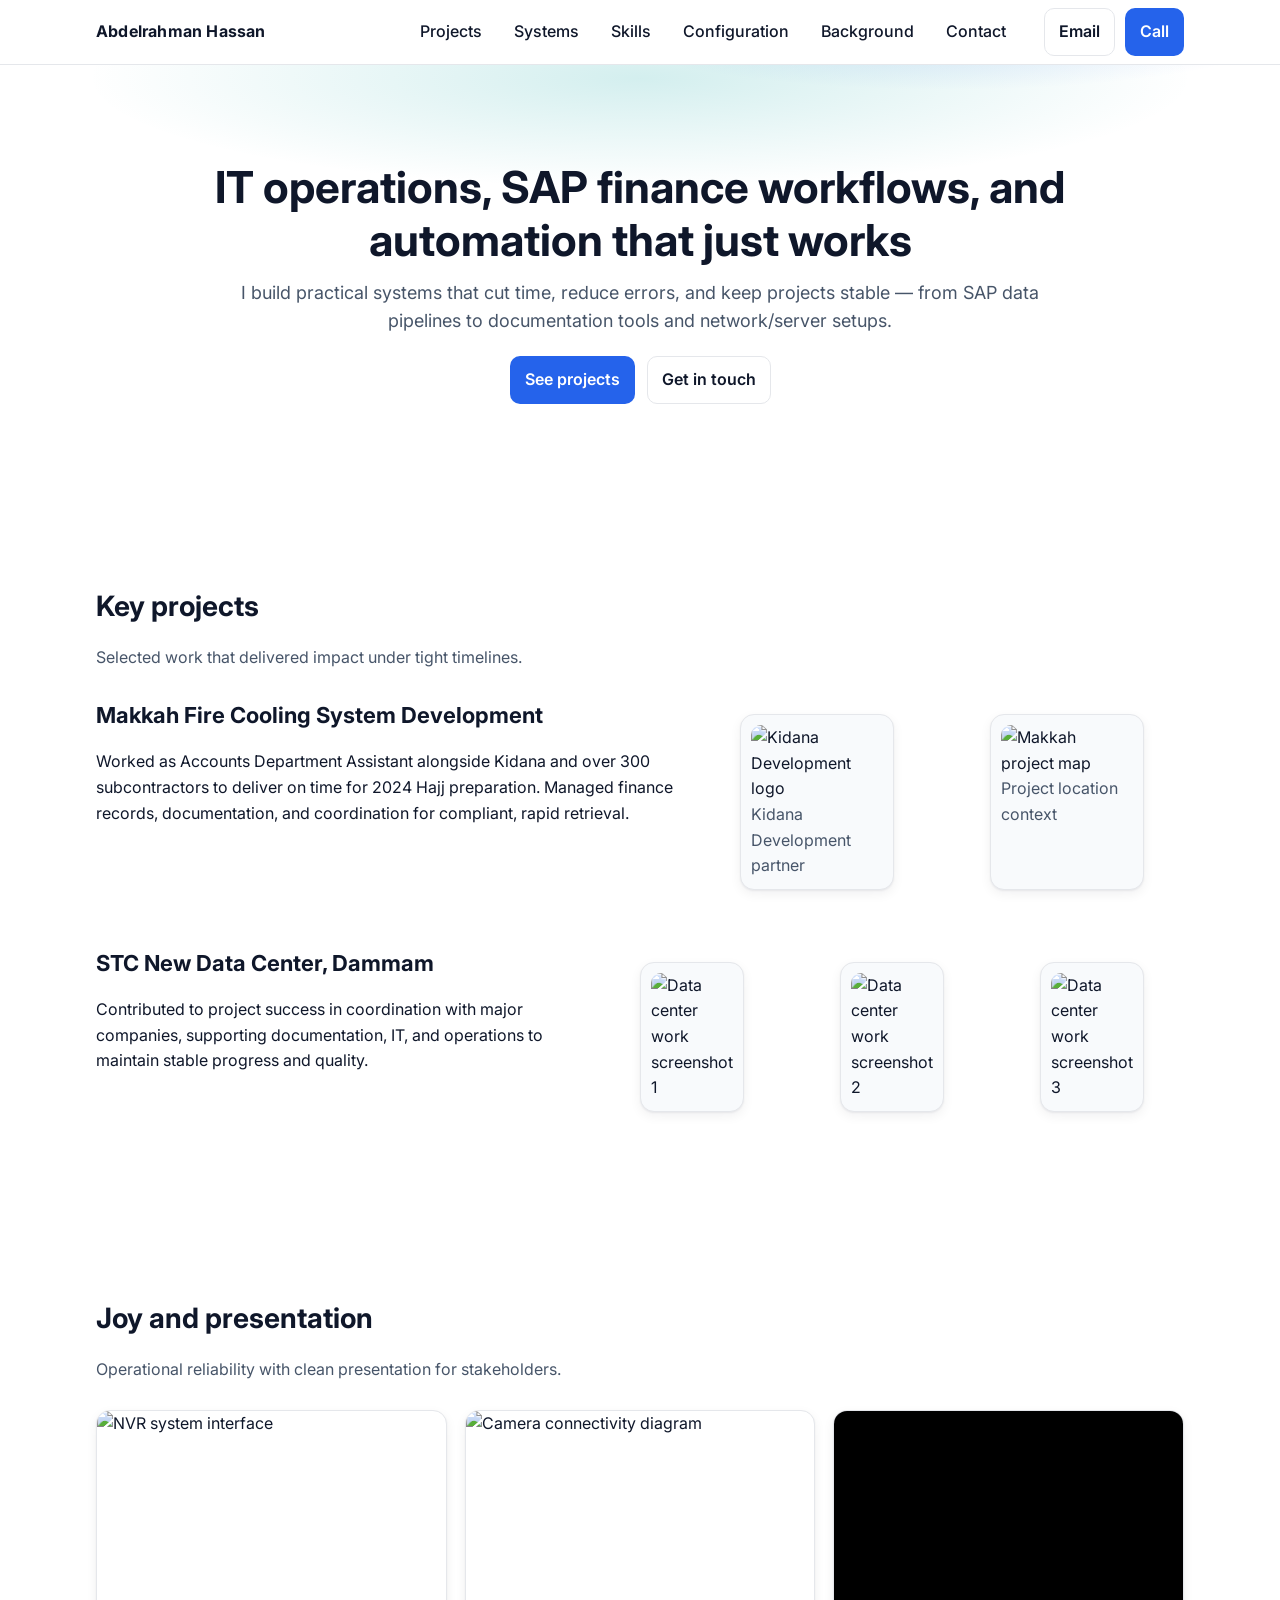
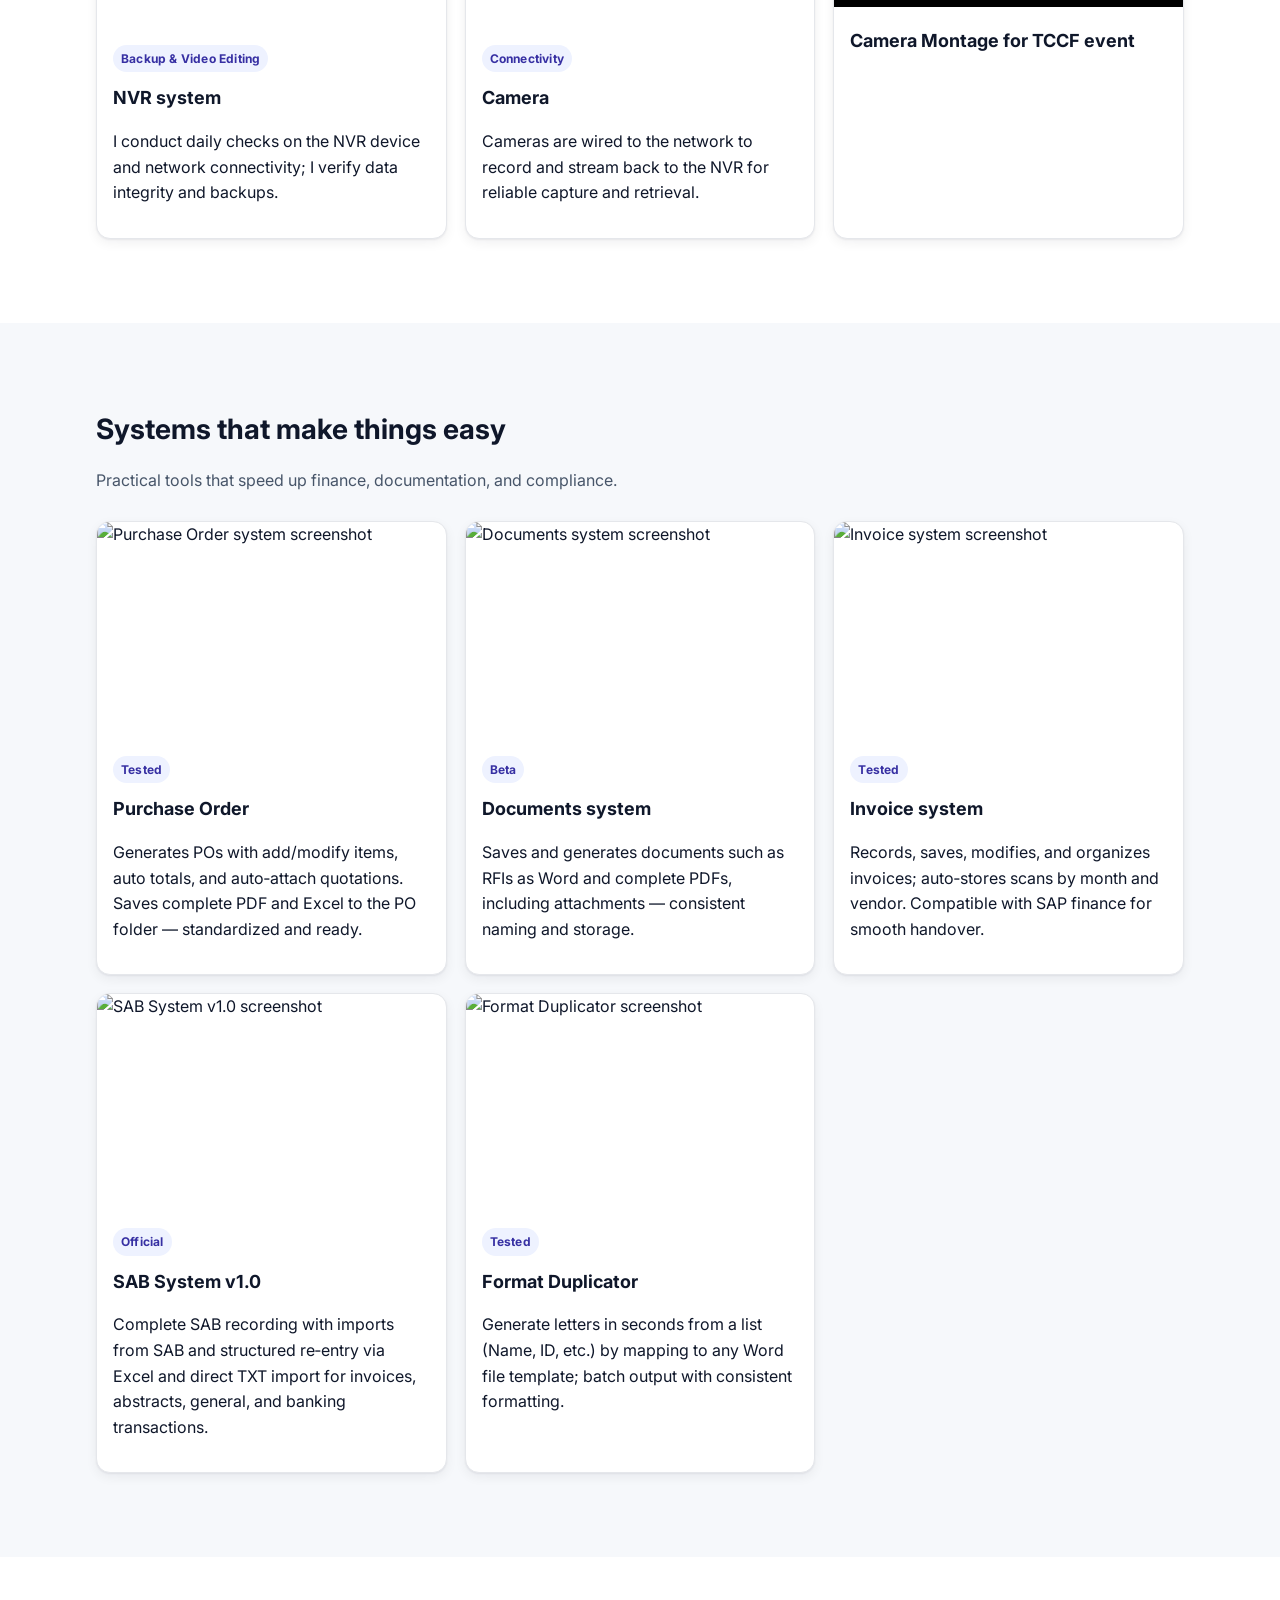
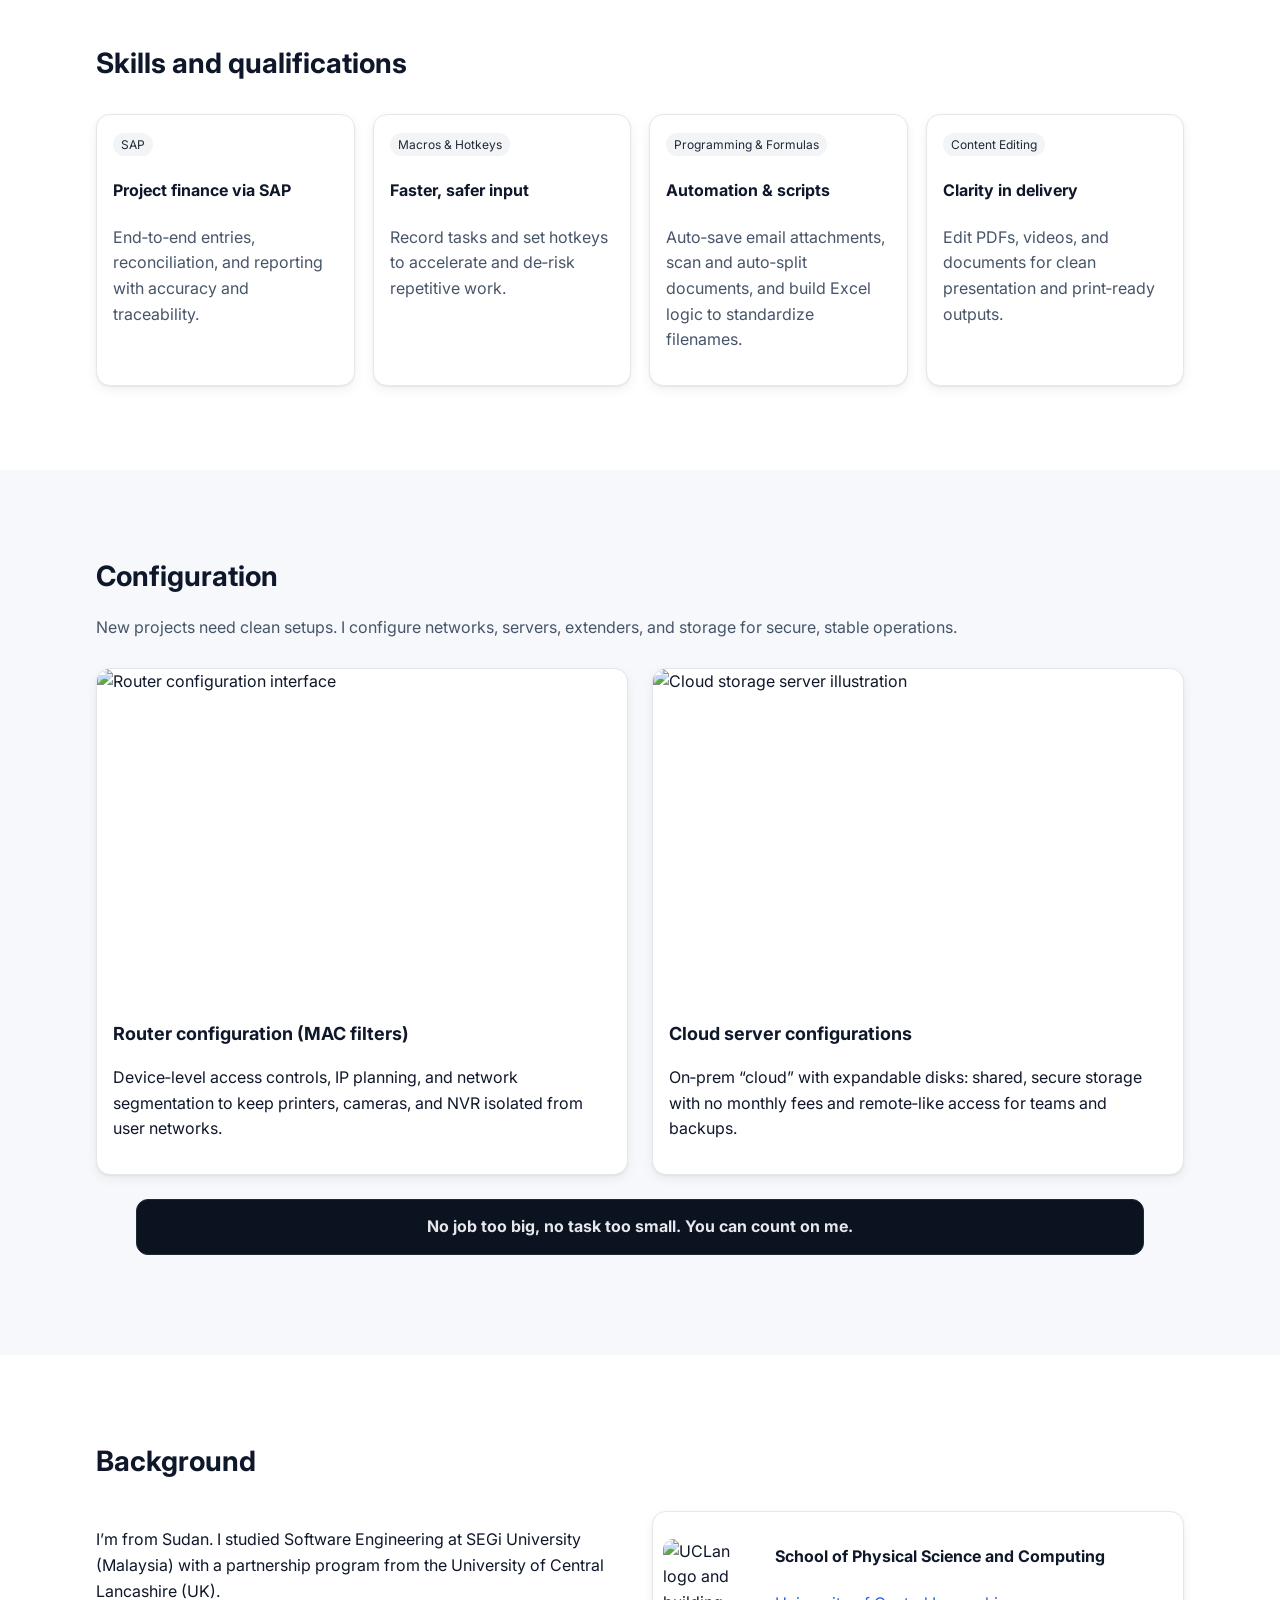
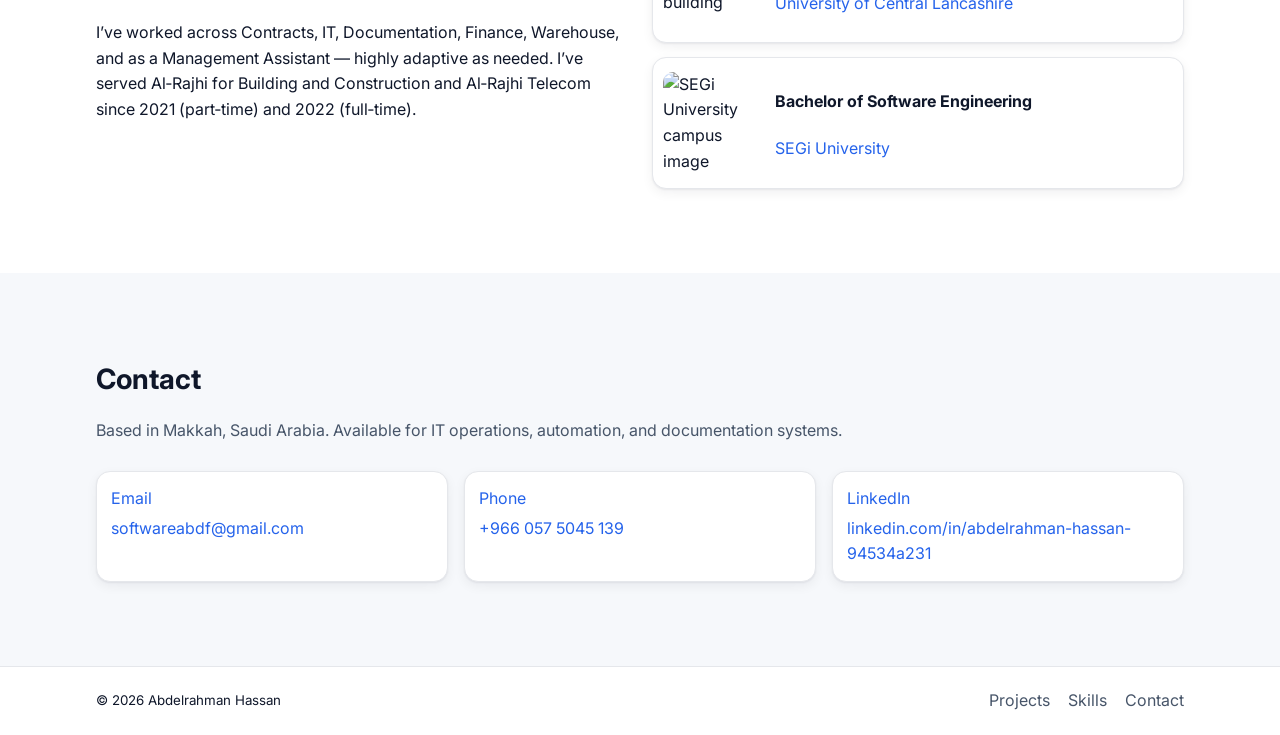
==== index.html @ af724309 "Update index.html" ====
<!DOCTYPE html>
<html lang="en">
<head>
<style>

  :root{
  --bg: #ffffff;
  --text: #0f172a;
  --muted: #475569;
  --border: #e5e7eb;
  --accent: #2563eb;       /* Deep blue */
  --accent-2: #0ea5a4;     /* Teal for gradients */
  --card: #f8fafc;
  --alt: #f6f8fb;
  --shadow: 0 1px 2px rgba(16,24,40,.06), 0 4px 12px rgba(16,24,40,.06);
}

* { box-sizing: border-box }
html { scroll-behavior: smooth }
body{
  margin:0;
  font-family: 'Inter', system-ui, -apple-system, Segoe UI, Roboto, Arial, sans-serif;
  color: var(--text);
  background: var(--bg);
  line-height: 1.6;
}

img { max-width:100%; height:auto; display:block }
a { color: var(--accent); text-decoration: none }
a:hover { text-decoration: underline }
.container{
  width: 100%;
  max-width: 1120px;
  margin: 0 auto;
  padding: 0 16px;
}

.skip-link{
  position:absolute; left:-999px; top:auto; width:1px; height:1px; overflow:hidden;
}
.skip-link:focus{
  position:static; width:auto; height:auto; padding:8px 12px; background:#111; color:#fff;
}

/* Header */
.site-header{
  position: sticky; top:0; z-index: 1000;
  background: rgba(255,255,255,.92);
  backdrop-filter: blur(8px);
  border-bottom: 1px solid var(--border);
}
.header-inner{
  display:flex; align-items:center; gap:16px;
  min-height:64px;
}
.brand{
  font-weight:700; color: var(--text); letter-spacing:.2px; font-size:1rem;
}
.site-nav{ margin-left:auto; }
.site-nav ul{ list-style:none; display:flex; gap:20px; margin:0; padding:0; }
.site-nav a{ color: var(--text); font-weight:500; padding:8px 6px; border-radius:6px; }
.site-nav a:hover{ background: var(--card); text-decoration:none }

.header-cta{ display:flex; gap:10px; margin-left:16px; }
.btn{
  display:inline-flex; align-items:center; justify-content:center;
  padding:10px 14px; border-radius:10px; font-weight:600; border:1px solid transparent;
  transition: all .2s ease; white-space: nowrap;
}
.btn-primary{ background: var(--accent); color:#fff; }
.btn-primary:hover{ opacity:.9; text-decoration:none }
.btn-outline{ border-color: var(--border); color: var(--text); background:#fff; }
.btn-outline:hover{ border-color: var(--text); text-decoration:none }
.btn-ghost{ background: transparent; color: var(--text); border:1px solid var(--border); }
.btn-ghost:hover{ border-color: var(--text); text-decoration:none }

/* Mobile nav */
.nav-toggle{
  background:none; border:0; padding:8px; margin-left:auto; display:none; cursor:pointer;
}
.nav-toggle-bar{ display:block; width:24px; height:2px; background:#111; margin:5px 0; border-radius:2px; }

/* Hero */
.hero{
  position:relative; overflow:hidden;
  padding: clamp(48px, 8vw, 96px) 0;
}
.hero-inner{
  text-align:center;
  max-width: 900px;
}
.hero h1{
  font-size: clamp(28px, 4.5vw, 44px);
  line-height:1.2; margin:0 0 12px;
}
.hero p{
  color: var(--muted);
  font-size: clamp(16px, 2.5vw, 18px);
  margin: 0 0 20px;
}
.hero-actions{ display:flex; gap:12px; justify-content:center; flex-wrap:wrap }
.hero-bg{
  position:absolute; inset:-25% -10% auto -10%; height:70%;
  background: radial-gradient(60% 60% at 50% 40%, rgba(14,165,164,.18), transparent 60%),
              radial-gradient(40% 40% at 70% 20%, rgba(37,99,235,.20), transparent 60%);
  z-index:-1;
}

/* Sections */
.section{ padding: clamp(36px, 8vw, 84px) 0; }
.section.alt{ background: var(--alt); }
.section-head{ margin-bottom: 28px; }
.section-head h2{ font-size: clamp(22px, 3.2vw, 28px); margin:0 0 6px; }
.muted{ color: var(--muted) }

/* Projects */
.project{
  display:grid; gap:24px; align-items:start;
  grid-template-columns: 1.2fr 1fr;
  margin-bottom: 40px;
}
.project:last-child{ margin-bottom:0 }
.project-text h3{ margin:0 0 8px; font-size: 22px; }
.project-media{ display:grid; gap:16px; grid-template-columns: 1fr 1fr; }
.project-media.grid-3{ grid-template-columns: repeat(3, 1fr); }
.media-card{
  background: var(--card); border:1px solid var(--border); border-radius:14px; padding:10px;
  box-shadow: var(--shadow);
}
.media-card img{ border-radius:10px }

/* Cards and grids */
.cards{ display:grid; gap:18px; }
.grid-2{ grid-template-columns: repeat(2, minmax(0,1fr)); }
.grid-3{ grid-template-columns: repeat(3, minmax(0,1fr)); }
.card{
  background:#fff; border:1px solid var(--border); border-radius:14px; overflow:hidden;
  box-shadow: var(--shadow); display:flex; flex-direction:column; height:100%;
}
.card img{ aspect-ratio: 16/10; object-fit:cover; }
.card-body{ padding:16px; }
.badge{
  display:inline-block; font-size:12px; font-weight:700; letter-spacing:.2px;
  background: #eef2ff; color:#3730a3; padding:4px 8px; border-radius:999px; margin-bottom:8px;
}
.card h4{ margin:4px 0 8px; font-size:18px; }

/* Video */
.video-wrap{
  position:relative; width:100%; aspect-ratio: 16 / 9; background:#000;
}
.video-wrap iframe{
  position:absolute; inset:0; width:100%; height:100%; border:0;
}

/* Skills */
.skills{
  display:grid; gap:18px;
  grid-template-columns: repeat(4, minmax(0,1fr));
}
.skill{
  background: #fff; border:1px solid var(--border); border-radius:14px; padding:16px;
  box-shadow: var(--shadow);
}
.skill-kicker{
  display:inline-block; font-size:12px; color:#1f2937; background:#f3f4f6; padding:2px 8px; border-radius:999px;
}

/* Quote */
.quote{
  margin-top:24px; padding:14px 16px; background:#0b1220; color:#e5e7eb; border-radius:12px;
  border:1px solid #1f2937; text-align:center;
}

/* Background / Education */
.grid-2{ display:grid; gap:24px; }
.edu-cards{ display:grid; gap:14px; }
.edu-card{
  display:grid; grid-template-columns: 100px 1fr; gap:12px; align-items:center;
  background:#fff; border:1px solid var(--border); border-radius:14px; padding:10px; box-shadow: var(--shadow);
}
.edu-card img{ border-radius:10px; }

/* Contact */
.contact-grid{
  display:grid; gap:16px;
  grid-template-columns: repeat(3, minmax(0,1fr));
}
.contact-card{
  display:flex; flex-direction:column; gap:4px; padding:14px; border:1px solid var(--border);
  background:#fff; border-radius:14px; box-shadow: var(--shadow);
}
.contact-card:hover{ text-decoration:none; border-color:#cbd5e1; }

/* Footer */
.site-footer{
  border-top:1px solid var(--border);
  background:#fff;
}
.footer-inner{
  display:flex; align-items:center; justify-content:space-between;
  min-height:68px;
}
.footer-nav a{ color: var(--muted); margin-left:14px; }

/* Responsive */
@media (max-width: 1024px){
  .project{ grid-template-columns: 1fr; }
  .project-media{ grid-template-columns: 1fr 1fr; }
  .skills{ grid-template-columns: repeat(2, minmax(0,1fr)); }
  .contact-grid{ grid-template-columns: 1fr; }
}
@media (max-width: 768px){
  .site-nav{ display:none; position:absolute; top:64px; left:0; right:0; background:#fff; border-bottom:1px solid var(--border); }
  .site-nav.open{ display:block; }
  .site-nav ul{ flex-direction:column; padding:10px; }
  .header-cta{ display:none; }
  .nav-toggle{ display:block; }
  .project-media.grid-3{ grid-template-columns: 1fr 1fr; }
  .cards.grid-3{ grid-template-columns: 1fr; }
}
@media (max-width: 520px){
  .project-media{ grid-template-columns: 1fr; }
}

</style>
  <meta charset="utf-8" />
  <meta name="viewport" content="width=device-width, initial-scale=1" />
  <title>Abdelrahman Hassan — Portfolio</title>
  <meta name="description" content="IT & operations professional: SAP finance workflows, backend automation, documentation systems, and network/server configuration." />

  <!-- Fonts -->
  <link href="https://fonts.googleapis.com/css2?family=Inter:wght@400;500;600;700&display=swap" rel="stylesheet" />

  <!-- Styles -->
</head>

  
<body>
  
  <a class="skip-link" href="#projects">Skip to content</a>

  <header class="site-header">
    <div class="container header-inner">
      <a class="brand" href="#top">Abdelrahman Hassan</a>

      <button class="nav-toggle" aria-label="Open menu" aria-expanded="false">
        <span class="nav-toggle-bar"></span>
        <span class="nav-toggle-bar"></span>
        <span class="nav-toggle-bar"></span>
      </button>

      <nav class="site-nav" aria-label="Primary">
        <ul>
          <li><a href="#projects">Projects</a></li>
          <li><a href="#systems">Systems</a></li>
          <li><a href="#skills">Skills</a></li>
          <li><a href="#config">Configuration</a></li>
          <li><a href="#background">Background</a></li>
          <li><a href="#contact">Contact</a></li>
        </ul>
      </nav>

      <div class="header-cta">
        <a class="btn btn-outline" href="mailto:softwareabdf@gmail.com">Email</a>
        <a class="btn btn-primary" href="tel:+966575045139">Call</a>
      </div>
    </div>
  </header>

  <main id="top">
    <!-- Hero -->
    <section class="hero">
      <div class="container hero-inner">
        <h1>IT operations, SAP finance workflows, and automation that just works</h1>
        <p>
          I build practical systems that cut time, reduce errors, and keep projects stable —
          from SAP data pipelines to documentation tools and network/server setups.
        </p>
        <div class="hero-actions">
          <a class="btn btn-primary" href="#projects">See projects</a>
          <a class="btn btn-ghost" href="#contact">Get in touch</a>
        </div>
      </div>
      <!-- Subtle abstract background only; no personal photo -->
      <div class="hero-bg" aria-hidden="true"></div>
    </section>

    <!-- Projects -->
    <section id="projects" class="section">
      <div class="container">
        <header class="section-head">
          <h2>Key projects</h2>
          <p class="muted">Selected work that delivered impact under tight timelines.</p>
        </header>

        <article class="project">
          <div class="project-text">
            <h3>Makkah Fire Cooling System Development</h3>
            <p>
              Worked as Accounts Department Assistant alongside Kidana and over 300 subcontractors
              to deliver on time for 2024 Hajj preparation. Managed finance records, documentation,
              and coordination for compliant, rapid retrieval.
            </p>
          </div>
          <div class="project-media">
            <figure class="media-card">
              <img src="assets/img/Kidana.png" alt="Kidana Development logo" />
              <figcaption class="muted">Kidana Development partner</figcaption>
            </figure>
            <figure class="media-card">
              <img src="assets/img/makkah-map.png" alt="Makkah project map" />
              <figcaption class="muted">Project location context</figcaption>
            </figure>
          </div>
        </article>

        <article class="project">
          <div class="project-text">
            <h3>STC New Data Center, Dammam</h3>
            <p>
              Contributed to project success in coordination with major companies, supporting documentation,
              IT, and operations to maintain stable progress and quality.
            </p>
          </div>
          <div class="project-media grid-3">
            <figure class="media-card">
              <img src="assets/img/clipboard-image.png" alt="Data center work screenshot 1" />
            </figure>
            <figure class="media-card">
              <img src="assets/img/clipboard-image-6.png" alt="Data center work screenshot 2" />
            </figure>
            <figure class="media-card">
              <img src="assets/img/image.png" alt="Data center work screenshot 3" />
            </figure>
          </div>
        </article>
      </div>
    </section>

    <!-- Joy and Presentation -->
    <section class="section">
      <div class="container">
        <header class="section-head">
          <h2>Joy and presentation</h2>
          <p class="muted">Operational reliability with clean presentation for stakeholders.</p>
        </header>

        <div class="cards grid-3">
          <article class="card">
            <img src="assets/img/clipboard-image-7.png" alt="NVR system interface" />
            <div class="card-body">
              <span class="badge">Backup & Video Editing</span>
              <h4>NVR system</h4>
              <p>I conduct daily checks on the NVR device and network connectivity; I verify data integrity and backups.</p>
            </div>
          </article>

          <article class="card">
            <img src="assets/img/clipboard-image-8.png" alt="Camera connectivity diagram" />
            <div class="card-body">
              <span class="badge">Connectivity</span>
              <h4>Camera</h4>
              <p>Cameras are wired to the network to record and stream back to the NVR for reliable capture and retrieval.</p>
            </div>
          </article>

          <article class="card video-card">
            <div class="video-wrap">
              <iframe
                title="Camera Montage for TCCF event"
                src="https://www.youtube.com/embed/F-kXmxMLVqs"
                allowfullscreen
                loading="lazy"
              ></iframe>
            </div>
            <div class="card-body">
              <h4>Camera Montage for TCCF event</h4>
            </div>
          </article>
        </div>
      </div>
    </section>

    <!-- Systems -->
    <section id="systems" class="section alt">
      <div class="container">
        <header class="section-head">
          <h2>Systems that make things easy</h2>
          <p class="muted">Practical tools that speed up finance, documentation, and compliance.</p>
        </header>

        <div class="cards grid-3">
          <article class="card">
            <img src="assets/img/clipboard-image-9.png" alt="Purchase Order system screenshot" />
            <div class="card-body">
              <span class="badge">Tested</span>
              <h4>Purchase Order</h4>
              <p>
                Generates POs with add/modify items, auto totals, and auto‑attach quotations.
                Saves complete PDF and Excel to the PO folder — standardized and ready.
              </p>
            </div>
          </article>

          <article class="card">
            <img src="assets/img/clipboard-image-10.png" alt="Documents system screenshot" />
            <div class="card-body">
              <span class="badge">Beta</span>
              <h4>Documents system</h4>
              <p>
                Saves and generates documents such as RFIs as Word and complete PDFs, including attachments —
                consistent naming and storage.
              </p>
            </div>
          </article>

          <article class="card">
            <img src="assets/img/clipboard-image-13.png" alt="Invoice system screenshot" />
            <div class="card-body">
              <span class="badge">Tested</span>
              <h4>Invoice system</h4>
              <p>
                Records, saves, modifies, and organizes invoices; auto‑stores scans by month and vendor.
                Compatible with SAP finance for smooth handover.
              </p>
            </div>
          </article>

          <article class="card">
            <img src="assets/img/sab-1.png" alt="SAB System v1.0 screenshot" />
            <div class="card-body">
              <span class="badge">Official</span>
              <h4>SAB System v1.0</h4>
              <p>
                Complete SAB recording with imports from SAB and structured re‑entry via Excel and direct TXT import
                for invoices, abstracts, general, and banking transactions.
              </p>
            </div>
          </article>

          <article class="card">
            <img src="assets/img/wordfile.png" alt="Format Duplicator screenshot" />
            <div class="card-body">
              <span class="badge">Tested</span>
              <h4>Format Duplicator</h4>
              <p>
                Generate letters in seconds from a list (Name, ID, etc.) by mapping to any Word file template;
                batch output with consistent formatting.
              </p>
            </div>
          </article>
        </div>
      </div>
    </section>

    <!-- Skills -->
    <section id="skills" class="section">
      <div class="container">
        <header class="section-head">
          <h2>Skills and qualifications</h2>
        </header>

        <div class="skills">
          <div class="skill">
            <span class="skill-kicker">SAP</span>
            <h4>Project finance via SAP</h4>
            <p class="muted">End‑to‑end entries, reconciliation, and reporting with accuracy and traceability.</p>
          </div>

          <div class="skill">
            <span class="skill-kicker">Macros & Hotkeys</span>
            <h4>Faster, safer input</h4>
            <p class="muted">Record tasks and set hotkeys to accelerate and de‑risk repetitive work.</p>
          </div>

          <div class="skill">
            <span class="skill-kicker">Programming & Formulas</span>
            <h4>Automation & scripts</h4>
            <p class="muted">
              Auto‑save email attachments, scan and auto‑split documents, and build Excel logic to standardize filenames.
            </p>
          </div>

          <div class="skill">
            <span class="skill-kicker">Content Editing</span>
            <h4>Clarity in delivery</h4>
            <p class="muted">Edit PDFs, videos, and documents for clean presentation and print‑ready outputs.</p>
          </div>
        </div>
      </div>
    </section>

    <!-- Configuration -->
    <section id="config" class="section alt">
      <div class="container">
        <header class="section-head">
          <h2>Configuration</h2>
          <p class="muted">
            New projects need clean setups. I configure networks, servers, extenders, and storage for secure,
            stable operations.
          </p>
        </header>

        <div class="cards grid-2">
          <article class="card">
            <img src="assets/img/clipboard-image-15.png" alt="Router configuration interface" />
            <div class="card-body">
              <h4>Router configuration (MAC filters)</h4>
              <p>
                Device‑level access controls, IP planning, and network segmentation to keep printers, cameras,
                and NVR isolated from user networks.
              </p>
            </div>
          </article>

          <article class="card">
            <img src="assets/img/clipboard-image-16.png" alt="Cloud storage server illustration" />
            <div class="card-body">
              <h4>Cloud server configurations</h4>
              <p>
                On‑prem “cloud” with expandable disks: shared, secure storage with no monthly fees and remote‑like access
                for teams and backups.
              </p>
            </div>
          </article>
        </div>

        <blockquote class="quote">
          <strong>No job too big, no task too small. You can count on me.</strong>
        </blockquote>
      </div>
    </section>

    <!-- Background -->
    <section id="background" class="section">
      <div class="container">
        <header class="section-head">
          <h2>Background</h2>
        </header>

        <div class="grid-2">
          <div>
            <p>
              I’m from Sudan. I studied Software Engineering at SEGi University (Malaysia)
              with a partnership program from the University of Central Lancashire (UK).
            </p>
            <p>
              I’ve worked across Contracts, IT, Documentation, Finance, Warehouse, and as a Management Assistant —
              highly adaptive as needed. I’ve served Al‑Rajhi for Building and Construction and Al‑Rajhi Telecom
              since 2021 (part‑time) and 2022 (full‑time).
            </p>
          </div>

          <div class="edu-cards">
            <article class="edu-card">
              <img src="assets/img/image%20(2).png" alt="UCLan logo and building" />
              <div>
                <h4>School of Physical Science and Computing</h4>
                <p class="muted"><a href="https://www.uclan.ac.uk/" target="_blank" rel="noreferrer">University of Central Lancashire</a></p>
              </div>
            </article>

            <article class="edu-card">
              <img src="assets/img/clipboard-image-18.png" alt="SEGi University campus image" />
              <div>
                <h4>Bachelor of Software Engineering</h4>
                <p class="muted"><a href="https://www.segi.edu.my/" target="_blank" rel="noreferrer">SEGi University</a></p>
              </div>
            </article>
          </div>
        </div>
      </div>
    </section>

    <!-- Contact -->
    <section id="contact" class="section alt">
      <div class="container">
        <header class="section-head">
          <h2>Contact</h2>
          <p class="muted">Based in Makkah, Saudi Arabia. Available for IT operations, automation, and documentation systems.</p>
        </header>

        <div class="contact-grid">
          <a class="contact-card" href="mailto:softwareabdf@gmail.com">
            <span class="contact-label">Email</span>
            <span class="contact-value">softwareabdf@gmail.com</span>
          </a>

          <a class="contact-card" href="tel:+966575045139">
            <span class="contact-label">Phone</span>
            <span class="contact-value">+966 057 5045 139</span>
          </a>

          <a class="contact-card" href="https://www.linkedin.com/in/abdelrahman-hassan-94534a231" target="_blank" rel="noreferrer">
            <span class="contact-label">LinkedIn</span>
            <span class="contact-value">linkedin.com/in/abdelrahman-hassan-94534a231</span>
          </a>
        </div>
      </div>
    </section>
  </main>

  <footer class="site-footer">
    <div class="container footer-inner">
      <small>© <span id="year"></span> Abdelrahman Hassan</small>
      <nav class="footer-nav" aria-label="Footer">
        <a href="#projects">Projects</a>
        <a href="#skills">Skills</a>
        <a href="#contact">Contact</a>
      </nav>
    </div>
  </footer>

  <script>
// Mobile nav toggle
const toggle = document.querySelector('.nav-toggle');
const nav = document.querySelector('.site-nav');

if (toggle && nav) {
  toggle.addEventListener('click', () => {
    const open = nav.classList.toggle('open');
    toggle.setAttribute('aria-expanded', open ? 'true' : 'false');
  });

  // Close on link click (mobile)
  nav.addEventListener('click', (e) => {
    if (e.target.tagName === 'A' && nav.classList.contains('open')) {
      nav.classList.remove('open');
      toggle.setAttribute('aria-expanded', 'false');
    }
  });
}

// Dynamic year
const y = document.getElementById('year');
if (y) y.textContent = new Date().getFullYear();

    
  </script>
</body>
</html>
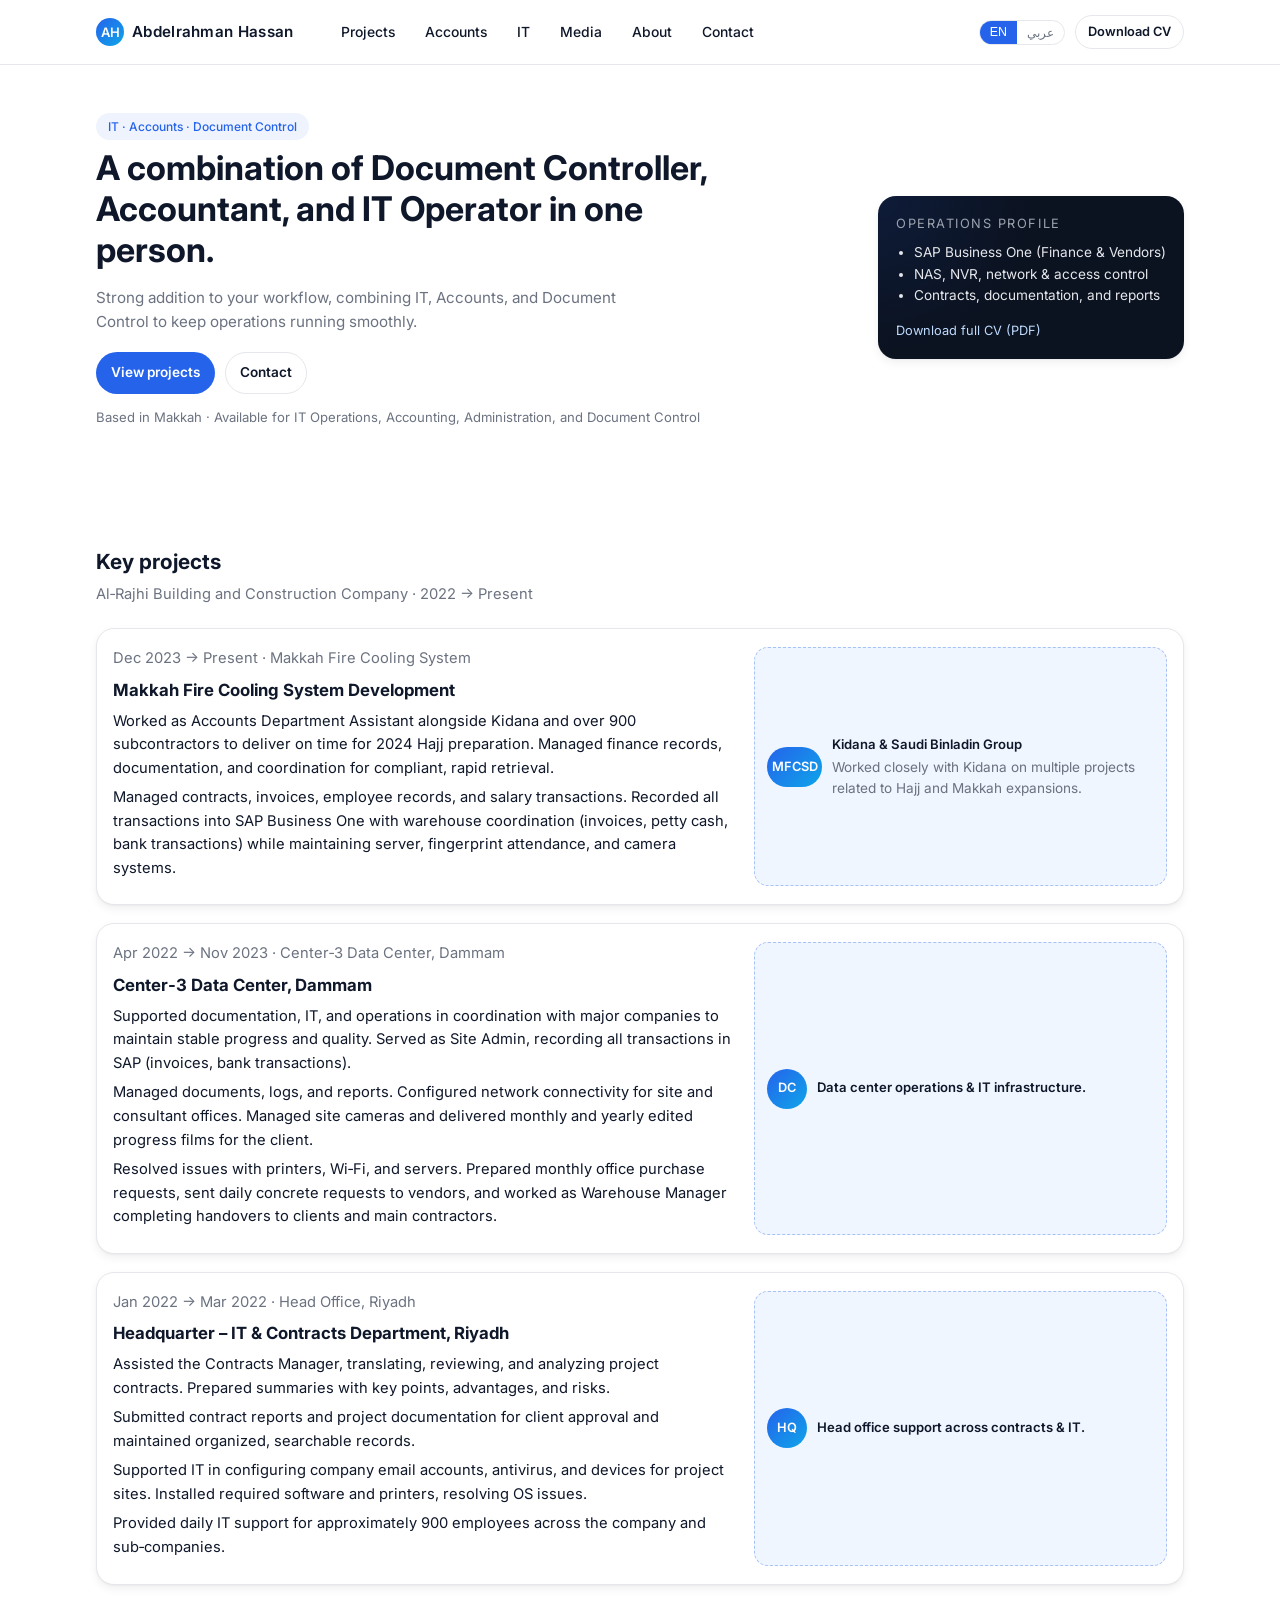
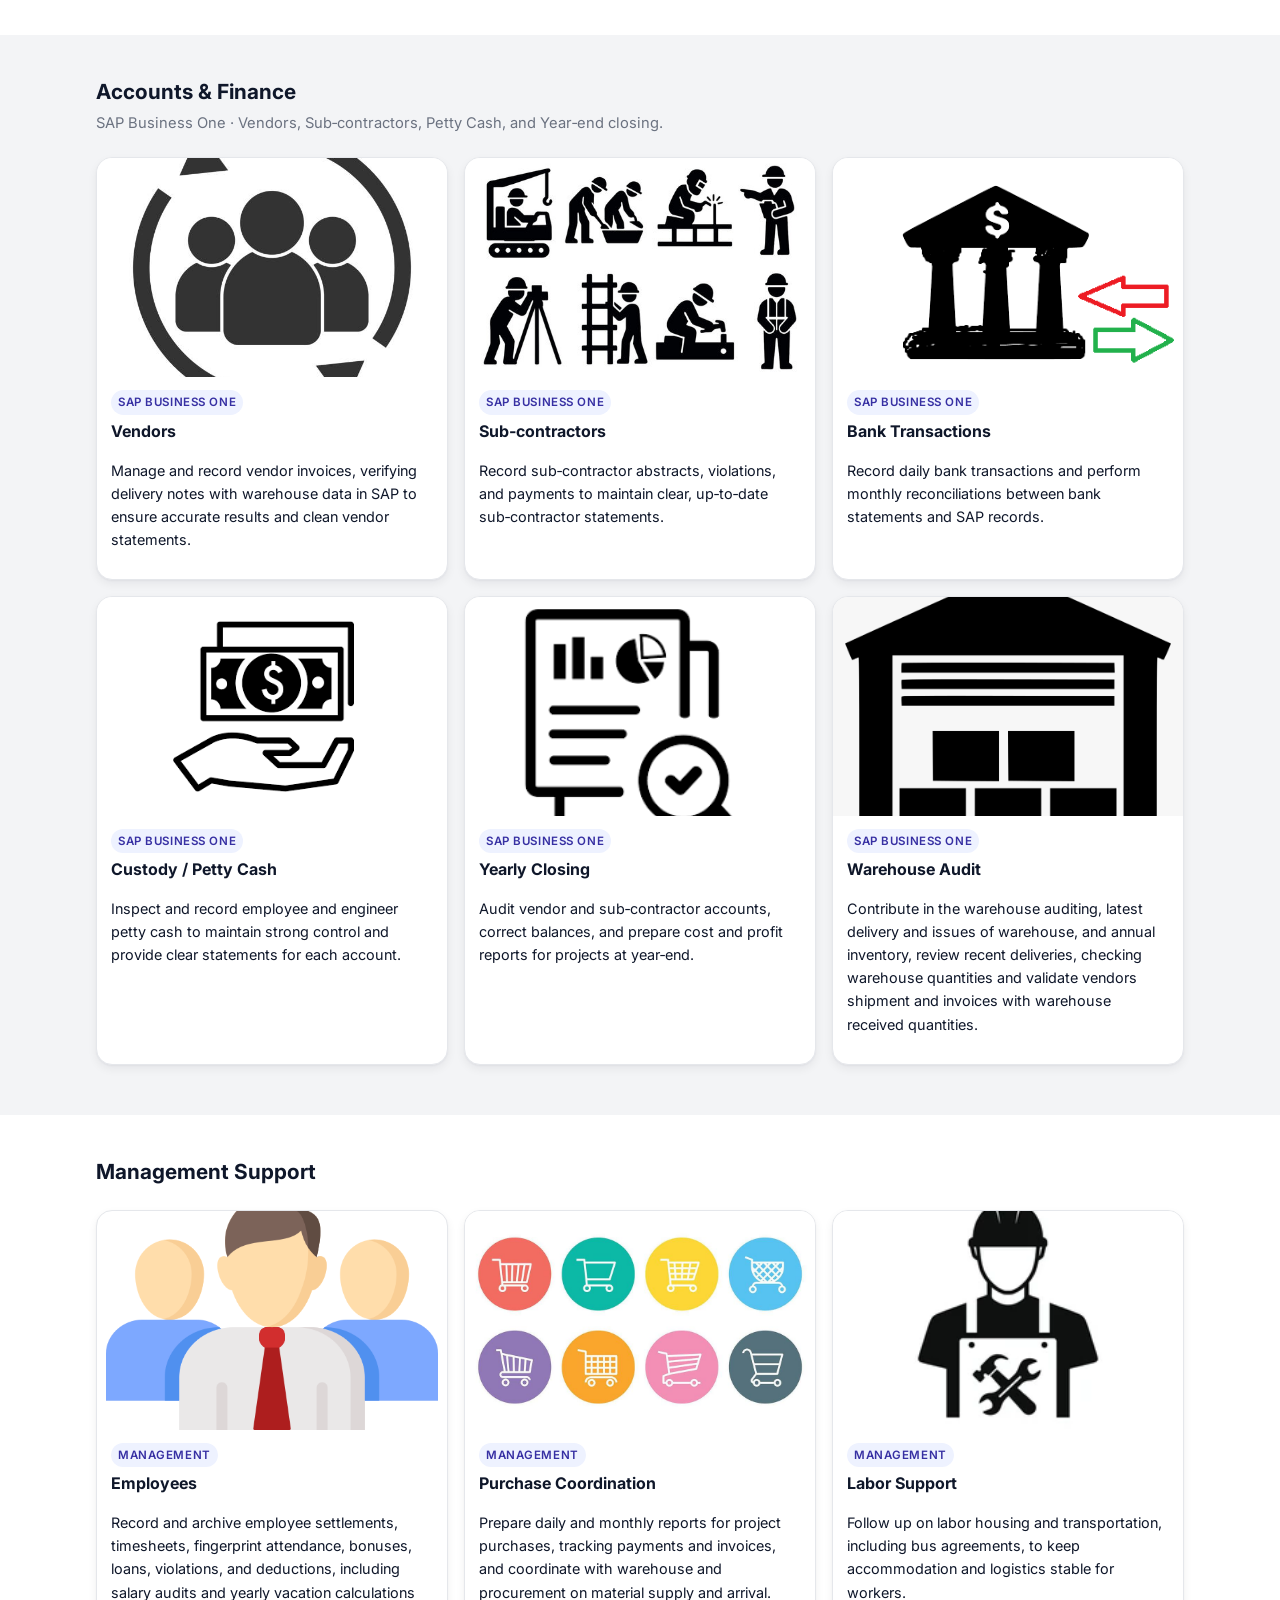
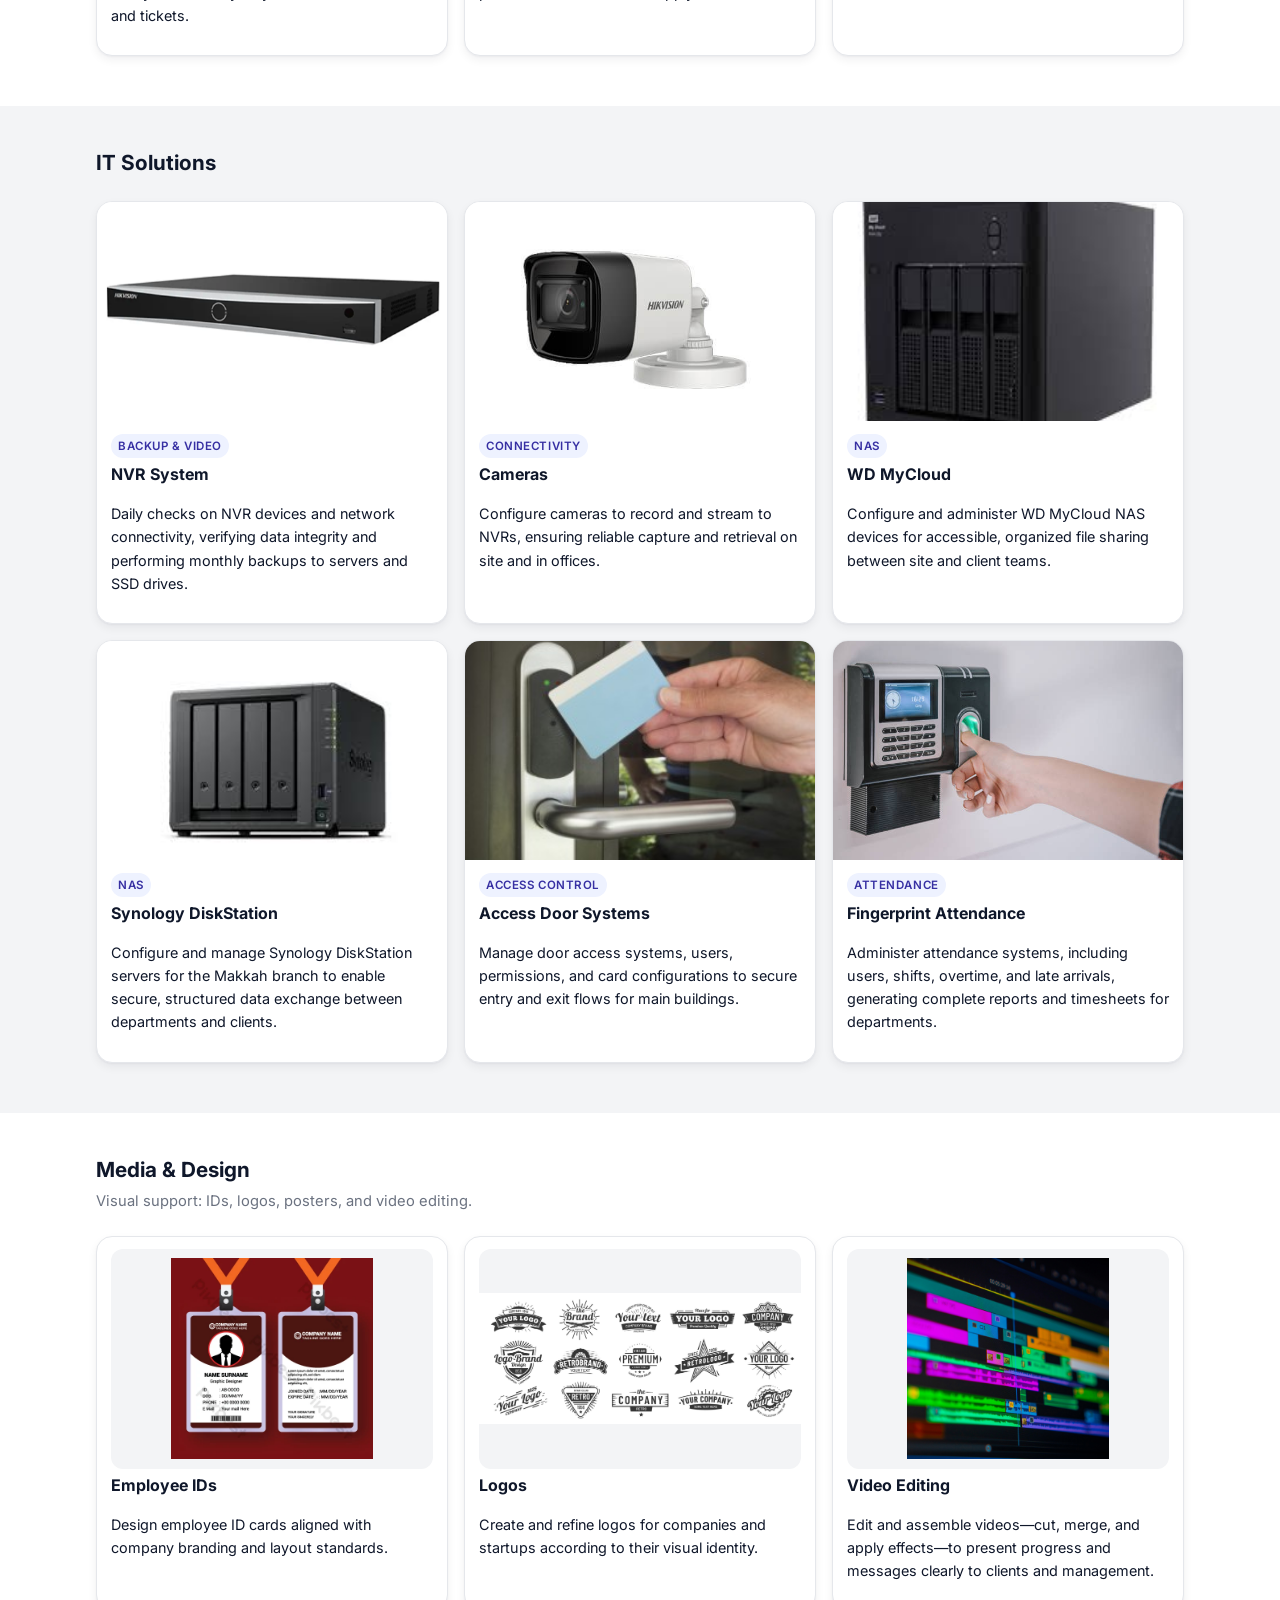
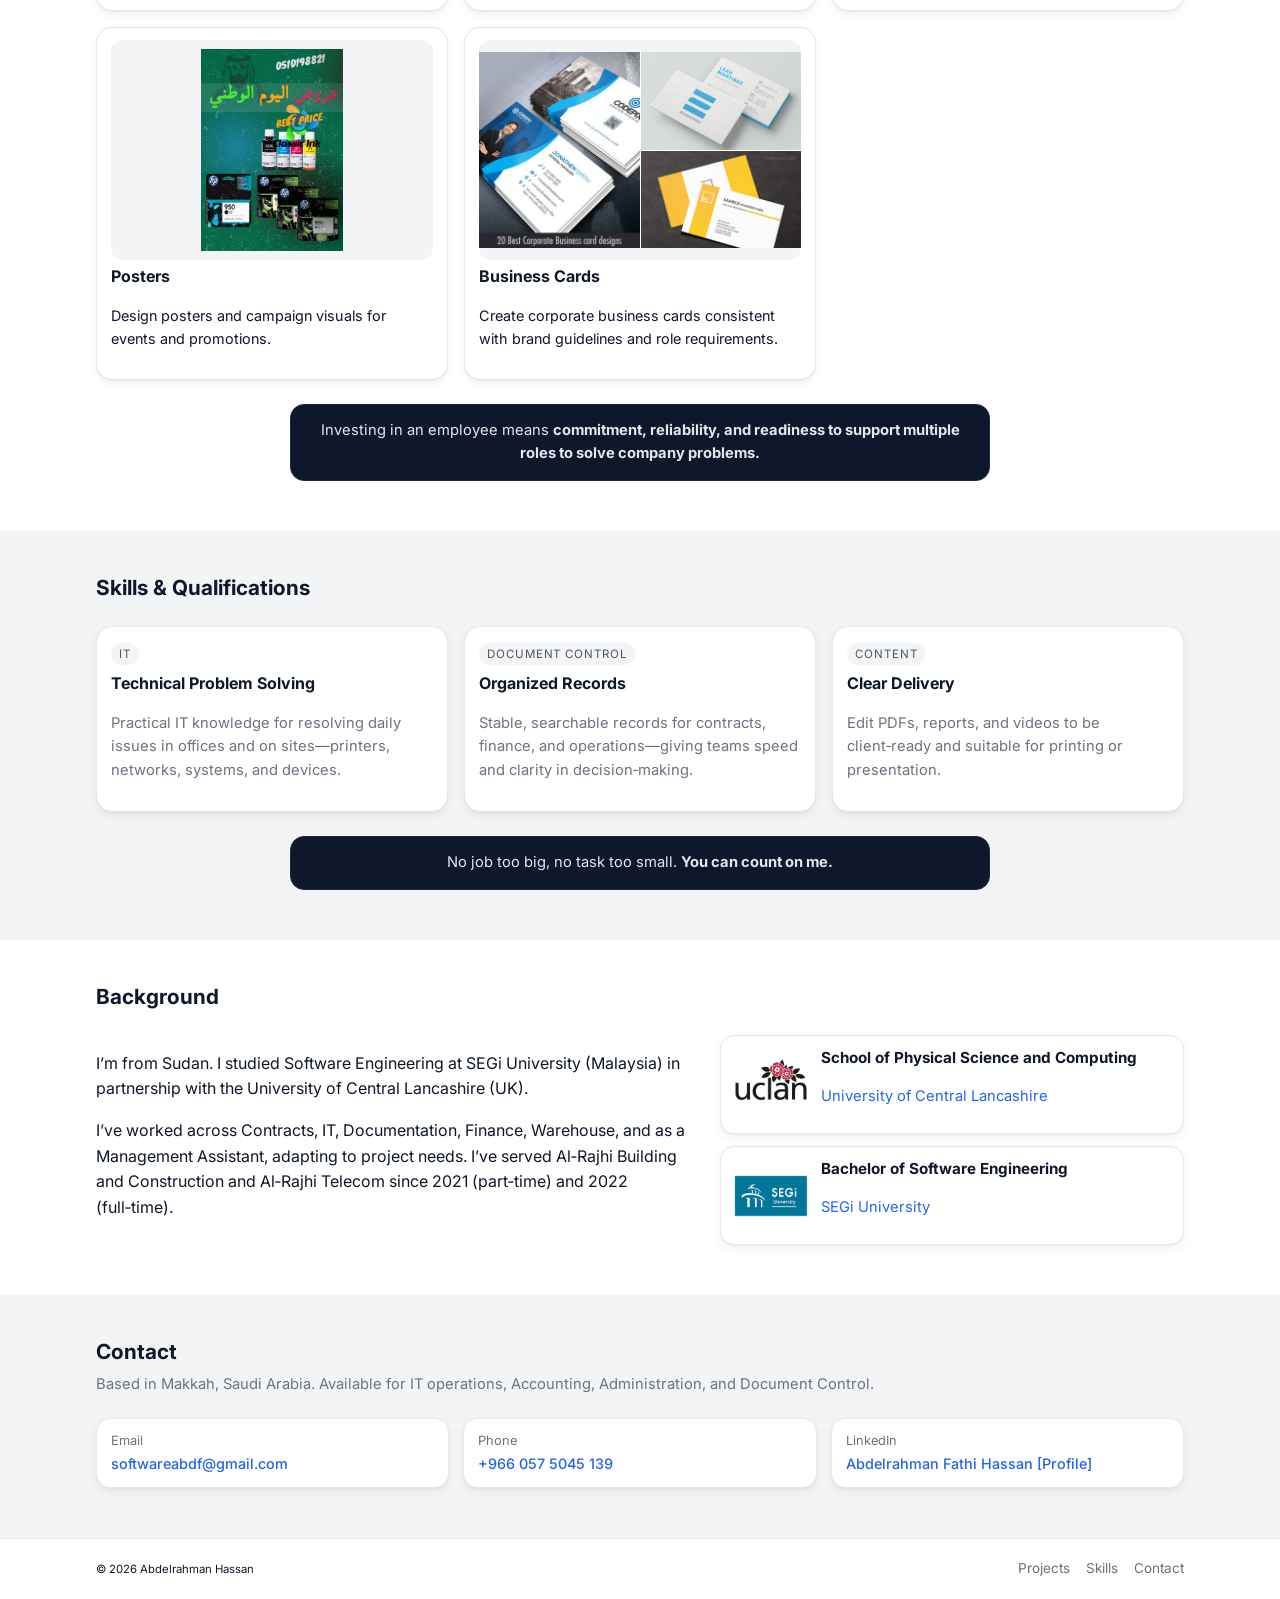
==== commit a378666b: "update" ====
--- a/index.html
+++ b/index.html
@@ -1,248 +1,25 @@
 <!DOCTYPE html>
-<html lang="en">
+<html lang="en" dir="ltr">
 <head>
-<style>
-
-  :root{
-  --bg: #ffffff;
-  --text: #0f172a;
-  --muted: #475569;
-  --border: #e5e7eb;
-  --accent: #2563eb;       /* Deep blue */
-  --accent-2: #0ea5a4;     /* Teal for gradients */
-  --card: #f8fafc;
-  --alt: #f6f8fb;
-  --shadow: 0 1px 2px rgba(16,24,40,.06), 0 4px 12px rgba(16,24,40,.06);
-}
-
-* { box-sizing: border-box }
-html { scroll-behavior: smooth }
-body{
-  margin:0;
-  font-family: 'Inter', system-ui, -apple-system, Segoe UI, Roboto, Arial, sans-serif;
-  color: var(--text);
-  background: var(--bg);
-  line-height: 1.6;
-}
-
-img { max-width:100%; height:auto; display:block }
-a { color: var(--accent); text-decoration: none }
-a:hover { text-decoration: underline }
-.container{
-  width: 100%;
-  max-width: 1120px;
-  margin: 0 auto;
-  padding: 0 16px;
-}
-
-.skip-link{
-  position:absolute; left:-999px; top:auto; width:1px; height:1px; overflow:hidden;
-}
-.skip-link:focus{
-  position:static; width:auto; height:auto; padding:8px 12px; background:#111; color:#fff;
-}
-
-/* Header */
-.site-header{
-  position: sticky; top:0; z-index: 1000;
-  background: rgba(255,255,255,.92);
-  backdrop-filter: blur(8px);
-  border-bottom: 1px solid var(--border);
-}
-.header-inner{
-  display:flex; align-items:center; gap:16px;
-  min-height:64px;
-}
-.brand{
-  font-weight:700; color: var(--text); letter-spacing:.2px; font-size:1rem;
-}
-.site-nav{ margin-left:auto; }
-.site-nav ul{ list-style:none; display:flex; gap:20px; margin:0; padding:0; }
-.site-nav a{ color: var(--text); font-weight:500; padding:8px 6px; border-radius:6px; }
-.site-nav a:hover{ background: var(--card); text-decoration:none }
-
-.header-cta{ display:flex; gap:10px; margin-left:16px; }
-.btn{
-  display:inline-flex; align-items:center; justify-content:center;
-  padding:10px 14px; border-radius:10px; font-weight:600; border:1px solid transparent;
-  transition: all .2s ease; white-space: nowrap;
-}
-.btn-primary{ background: var(--accent); color:#fff; }
-.btn-primary:hover{ opacity:.9; text-decoration:none }
-.btn-outline{ border-color: var(--border); color: var(--text); background:#fff; }
-.btn-outline:hover{ border-color: var(--text); text-decoration:none }
-.btn-ghost{ background: transparent; color: var(--text); border:1px solid var(--border); }
-.btn-ghost:hover{ border-color: var(--text); text-decoration:none }
-
-/* Mobile nav */
-.nav-toggle{
-  background:none; border:0; padding:8px; margin-left:auto; display:none; cursor:pointer;
-}
-.nav-toggle-bar{ display:block; width:24px; height:2px; background:#111; margin:5px 0; border-radius:2px; }
-
-/* Hero */
-.hero{
-  position:relative; overflow:hidden;
-  padding: clamp(48px, 8vw, 96px) 0;
-}
-.hero-inner{
-  text-align:center;
-  max-width: 900px;
-}
-.hero h1{
-  font-size: clamp(28px, 4.5vw, 44px);
-  line-height:1.2; margin:0 0 12px;
-}
-.hero p{
-  color: var(--muted);
-  font-size: clamp(16px, 2.5vw, 18px);
-  margin: 0 0 20px;
-}
-.hero-actions{ display:flex; gap:12px; justify-content:center; flex-wrap:wrap }
-.hero-bg{
-  position:absolute; inset:-25% -10% auto -10%; height:70%;
-  background: radial-gradient(60% 60% at 50% 40%, rgba(14,165,164,.18), transparent 60%),
-              radial-gradient(40% 40% at 70% 20%, rgba(37,99,235,.20), transparent 60%);
-  z-index:-1;
-}
-
-/* Sections */
-.section{ padding: clamp(36px, 8vw, 84px) 0; }
-.section.alt{ background: var(--alt); }
-.section-head{ margin-bottom: 28px; }
-.section-head h2{ font-size: clamp(22px, 3.2vw, 28px); margin:0 0 6px; }
-.muted{ color: var(--muted) }
-
-/* Projects */
-.project{
-  display:grid; gap:24px; align-items:start;
-  grid-template-columns: 1.2fr 1fr;
-  margin-bottom: 40px;
-}
-.project:last-child{ margin-bottom:0 }
-.project-text h3{ margin:0 0 8px; font-size: 22px; }
-.project-media{ display:grid; gap:16px; grid-template-columns: 1fr 1fr; }
-.project-media.grid-3{ grid-template-columns: repeat(3, 1fr); }
-.media-card{
-  background: var(--card); border:1px solid var(--border); border-radius:14px; padding:10px;
-  box-shadow: var(--shadow);
-}
-.media-card img{ border-radius:10px }
-
-/* Cards and grids */
-.cards{ display:grid; gap:18px; }
-.grid-2{ grid-template-columns: repeat(2, minmax(0,1fr)); }
-.grid-3{ grid-template-columns: repeat(3, minmax(0,1fr)); }
-.card{
-  background:#fff; border:1px solid var(--border); border-radius:14px; overflow:hidden;
-  box-shadow: var(--shadow); display:flex; flex-direction:column; height:100%;
-}
-.card img{ aspect-ratio: 16/10; object-fit:cover; }
-.card-body{ padding:16px; }
-.badge{
-  display:inline-block; font-size:12px; font-weight:700; letter-spacing:.2px;
-  background: #eef2ff; color:#3730a3; padding:4px 8px; border-radius:999px; margin-bottom:8px;
-}
-.card h4{ margin:4px 0 8px; font-size:18px; }
-
-/* Video */
-.video-wrap{
-  position:relative; width:100%; aspect-ratio: 16 / 9; background:#000;
-}
-.video-wrap iframe{
-  position:absolute; inset:0; width:100%; height:100%; border:0;
-}
-
-/* Skills */
-.skills{
-  display:grid; gap:18px;
-  grid-template-columns: repeat(4, minmax(0,1fr));
-}
-.skill{
-  background: #fff; border:1px solid var(--border); border-radius:14px; padding:16px;
-  box-shadow: var(--shadow);
-}
-.skill-kicker{
-  display:inline-block; font-size:12px; color:#1f2937; background:#f3f4f6; padding:2px 8px; border-radius:999px;
-}
-
-/* Quote */
-.quote{
-  margin-top:24px; padding:14px 16px; background:#0b1220; color:#e5e7eb; border-radius:12px;
-  border:1px solid #1f2937; text-align:center;
-}
-
-/* Background / Education */
-.grid-2{ display:grid; gap:24px; }
-.edu-cards{ display:grid; gap:14px; }
-.edu-card{
-  display:grid; grid-template-columns: 100px 1fr; gap:12px; align-items:center;
-  background:#fff; border:1px solid var(--border); border-radius:14px; padding:10px; box-shadow: var(--shadow);
-}
-.edu-card img{ border-radius:10px; }
-
-/* Contact */
-.contact-grid{
-  display:grid; gap:16px;
-  grid-template-columns: repeat(3, minmax(0,1fr));
-}
-.contact-card{
-  display:flex; flex-direction:column; gap:4px; padding:14px; border:1px solid var(--border);
-  background:#fff; border-radius:14px; box-shadow: var(--shadow);
-}
-.contact-card:hover{ text-decoration:none; border-color:#cbd5e1; }
-
-/* Footer */
-.site-footer{
-  border-top:1px solid var(--border);
-  background:#fff;
-}
-.footer-inner{
-  display:flex; align-items:center; justify-content:space-between;
-  min-height:68px;
-}
-.footer-nav a{ color: var(--muted); margin-left:14px; }
-
-/* Responsive */
-@media (max-width: 1024px){
-  .project{ grid-template-columns: 1fr; }
-  .project-media{ grid-template-columns: 1fr 1fr; }
-  .skills{ grid-template-columns: repeat(2, minmax(0,1fr)); }
-  .contact-grid{ grid-template-columns: 1fr; }
-}
-@media (max-width: 768px){
-  .site-nav{ display:none; position:absolute; top:64px; left:0; right:0; background:#fff; border-bottom:1px solid var(--border); }
-  .site-nav.open{ display:block; }
-  .site-nav ul{ flex-direction:column; padding:10px; }
-  .header-cta{ display:none; }
-  .nav-toggle{ display:block; }
-  .project-media.grid-3{ grid-template-columns: 1fr 1fr; }
-  .cards.grid-3{ grid-template-columns: 1fr; }
-}
-@media (max-width: 520px){
-  .project-media{ grid-template-columns: 1fr; }
-}
-
-</style>
   <meta charset="utf-8" />
   <meta name="viewport" content="width=device-width, initial-scale=1" />
   <title>Abdelrahman Hassan — Portfolio</title>
-  <meta name="description" content="IT & operations professional: SAP finance workflows, backend automation, documentation systems, and network/server configuration." />
-
-  <!-- Fonts -->
+  <meta name="description" content="IT, Accounts, and Document Control professional with strong experience in SAP, IT infrastructure, and operations.">
+
   <link href="https://fonts.googleapis.com/css2?family=Inter:wght@400;500;600;700&display=swap" rel="stylesheet" />
-
-  <!-- Styles -->
+  <link rel="stylesheet" href="style.css" />
 </head>
 
-  
 <body>
-  
-  <a class="skip-link" href="#projects">Skip to content</a>
-
+  <a class="skip-link" href="#projects" data-i18n="skip.to.content">Skip to content</a>
+
+  <!-- Header -->
   <header class="site-header">
     <div class="container header-inner">
-      <a class="brand" href="#top">Abdelrahman Hassan</a>
+      <a class="brand" href="#top">
+        <span class="brand-mark">AH</span>
+        <span class="brand-text">Abdelrahman Hassan</span>
+      </a>
 
       <button class="nav-toggle" aria-label="Open menu" aria-expanded="false">
         <span class="nav-toggle-bar"></span>
@@ -250,20 +27,25 @@
         <span class="nav-toggle-bar"></span>
       </button>
 
-      <nav class="site-nav" aria-label="Primary">
+      <nav class="site-nav" aria-label="Primary navigation">
         <ul>
-          <li><a href="#projects">Projects</a></li>
-          <li><a href="#systems">Systems</a></li>
-          <li><a href="#skills">Skills</a></li>
-          <li><a href="#config">Configuration</a></li>
-          <li><a href="#background">Background</a></li>
-          <li><a href="#contact">Contact</a></li>
+          <li><a href="#projects" data-i18n="nav.projects">Projects</a></li>
+          <li><a href="#account" data-i18n="nav.accounts">Accounts</a></li>
+          <li><a href="#it" data-i18n="nav.it">IT</a></li>
+          <li><a href="#design" data-i18n="nav.media">Media</a></li>
+          <li><a href="#background" data-i18n="nav.about">About</a></li>
+          <li><a href="#contact" data-i18n="nav.contact">Contact</a></li>
         </ul>
       </nav>
 
-      <div class="header-cta">
-        <a class="btn btn-outline" href="mailto:softwareabdf@gmail.com">Email</a>
-        <a class="btn btn-primary" href="tel:+966575045139">Call</a>
+      <div class="header-right">
+        <div class="lang-toggle">
+          <button class="lang-btn active" data-lang="en">EN</button>
+          <button class="lang-btn" data-lang="ar">عربي</button>
+        </div>
+        <a class="btn btn-outline btn-sm" href="Abdulrahman-Hassan-cv.pdf" download data-i18n="btn.download.cv">
+          Download CV
+        </a>
       </div>
     </div>
   </header>
@@ -271,284 +53,486 @@
   <main id="top">
     <!-- Hero -->
     <section class="hero">
-      <div class="container hero-inner">
-        <h1>IT operations, SAP finance workflows, and automation that just works</h1>
-        <p>
-          I build practical systems that cut time, reduce errors, and keep projects stable —
-          from SAP data pipelines to documentation tools and network/server setups.
-        </p>
-        <div class="hero-actions">
-          <a class="btn btn-primary" href="#projects">See projects</a>
-          <a class="btn btn-ghost" href="#contact">Get in touch</a>
-        </div>
-      </div>
-      <!-- Subtle abstract background only; no personal photo -->
+      <div class="container hero-grid">
+        <div class="hero-text reveal">
+          <div class="hero-pill" data-i18n="hero.eyebrow">
+            IT · Accounts · Document Control
+          </div>
+          <h1 data-i18n="hero.title">
+            A combination of Document Controller, Accountant, and IT Operator in one person.
+          </h1>
+          <p class="hero-subtitle" data-i18n="hero.subtitle">
+            Strong addition to your workflow, combining IT, Accounts, and Document Control to keep operations running smoothly.
+          </p>
+          <div class="hero-actions">
+            <a class="btn btn-primary" href="#projects" data-i18n="hero.see.projects">View projects</a>
+            <a class="btn btn-ghost" href="#contact" data-i18n="hero.get.in.touch">Contact</a>
+          </div>
+          <p class="hero-meta" data-i18n="hero.location">
+            Based in Makkah · Available for IT Operations, Accounting, Administration, and Document Control
+          </p>
+        </div>
+
+        <div class="hero-panel reveal">
+          <div class="hero-card">
+            <div class="hero-role" data-i18n="hero.role.title">Operations Profile</div>
+            <ul class="hero-list">
+              <li data-i18n="hero.role.item1">SAP Business One (Finance & Vendors)</li>
+              <li data-i18n="hero.role.item2">NAS, NVR, network & access control</li>
+              <li data-i18n="hero.role.item3">Contracts, documentation, and reports</li>
+            </ul>
+            <a class="hero-link" href="Abdulrahman-Hassan-cv.pdf" download data-i18n="hero.role.link">
+              Download full CV (PDF)
+            </a>
+          </div>
+        </div>
+      </div>
       <div class="hero-bg" aria-hidden="true"></div>
     </section>
 
     <!-- Projects -->
     <section id="projects" class="section">
-      <div class="container">
-        <header class="section-head">
-          <h2>Key projects</h2>
-          <p class="muted">Selected work that delivered impact under tight timelines.</p>
-        </header>
-
+      <div class="container reveal">
+        <header class="section-head">
+          <h2 data-i18n="projects.title">Key projects</h2>
+          <p class="muted" data-i18n="projects.subtitle">
+            Al‑Rajhi Building and Construction Company · 2022 → Present
+          </p>
+        </header>
+
+        <!-- Project 1 -->
         <article class="project">
           <div class="project-text">
-            <h3>Makkah Fire Cooling System Development</h3>
-            <p>
-              Worked as Accounts Department Assistant alongside Kidana and over 300 subcontractors
-              to deliver on time for 2024 Hajj preparation. Managed finance records, documentation,
-              and coordination for compliant, rapid retrieval.
-            </p>
-          </div>
+            <p class="project-meta" data-i18n="projects.makkah.meta">
+              Dec 2023 → Present · Makkah Fire Cooling System
+            </p>
+            <h3 data-i18n="projects.makkah.title">Makkah Fire Cooling System Development</h3>
+            <p data-i18n="projects.makkah.para1">
+              Worked as Accounts Department Assistant alongside Kidana and over 900 subcontractors to deliver on time for 2024 Hajj preparation. Managed finance records, documentation, and coordination for compliant, rapid retrieval.
+            </p>
+            <p data-i18n="projects.makkah.para2">
+              Managed contracts, invoices, employee records, and salary transactions. Recorded all transactions into SAP Business One with warehouse coordination (invoices, petty cash, bank transactions) while maintaining server, fingerprint attendance, and camera systems.
+            </p>
+          </div>
+
           <div class="project-media">
-            <figure class="media-card">
-              <img src="assets/img/Kidana.png" alt="Kidana Development logo" />
-              <figcaption class="muted">Kidana Development partner</figcaption>
-            </figure>
-            <figure class="media-card">
-              <img src="assets/img/makkah-map.png" alt="Makkah project map" />
-              <figcaption class="muted">Project location context</figcaption>
-            </figure>
+            <div class="icon-card neutral-icon">
+              <div class="icon-circle" style="width: 95px;">MFCSD</div>
+              <div class="icon-text">
+                <div class="icon-label" data-i18n="projects.client.label">Kidana & Saudi Binladin Group  </div>
+                <p class="muted" data-i18n="projects.makkah.client.text">
+                  Worked closely with Kidana on multiple projects related to Hajj and Makkah expansions.
+                </p>
+              </div>
+            </div>
           </div>
         </article>
 
+        <!-- Project 2 -->
         <article class="project">
           <div class="project-text">
-            <h3>STC New Data Center, Dammam</h3>
-            <p>
-              Contributed to project success in coordination with major companies, supporting documentation,
-              IT, and operations to maintain stable progress and quality.
-            </p>
-          </div>
-          <div class="project-media grid-3">
-            <figure class="media-card">
-              <img src="assets/img/clipboard-image.png" alt="Data center work screenshot 1" />
-            </figure>
-            <figure class="media-card">
-              <img src="assets/img/clipboard-image-6.png" alt="Data center work screenshot 2" />
-            </figure>
-            <figure class="media-card">
-              <img src="assets/img/image.png" alt="Data center work screenshot 3" />
-            </figure>
+            <p class="project-meta" data-i18n="projects.center3.meta">
+              Apr 2022 → Nov 2023 · Center‑3 Data Center, Dammam
+            </p>
+            <h3 data-i18n="projects.center3.title">Center‑3 Data Center, Dammam</h3>
+            <p data-i18n="projects.center3.para1">
+              Supported documentation, IT, and operations in coordination with major companies to maintain stable progress and quality. Served as Site Admin, recording all transactions in SAP (invoices, bank transactions).
+            </p>
+            <p data-i18n="projects.center3.para2">
+              Managed documents, logs, and reports. Configured network connectivity for site and consultant offices. Managed site cameras and delivered monthly and yearly edited progress films for the client.
+            </p>
+            <p data-i18n="projects.center3.para3">
+              Resolved issues with printers, Wi‑Fi, and servers. Prepared monthly office purchase requests, sent daily concrete requests to vendors, and worked as Warehouse Manager completing handovers to clients and main contractors.
+            </p>
+          </div>
+
+          <div class="project-media">
+            <div class="icon-card neutral-icon">
+              <div class="icon-circle">DC</div>
+              <div class="icon-text">
+                <div class="icon-label" data-i18n="projects.center3.media.caption">
+                  Data center operations & IT infrastructure.
+                </div>
+              </div>
+            </div>
           </div>
         </article>
-      </div>
-    </section>
-
-    <!-- Joy and Presentation -->
+
+        <!-- Project 3 -->
+        <article class="project">
+          <div class="project-text">
+            <p class="project-meta" data-i18n="projects.hq.meta">
+              Jan 2022 → Mar 2022 · Head Office, Riyadh
+            </p>
+            <h3 data-i18n="projects.hq.title">Headquarter – IT & Contracts Department, Riyadh</h3>
+            <p data-i18n="projects.hq.para1">
+              Assisted the Contracts Manager, translating, reviewing, and analyzing project contracts. Prepared summaries with key points, advantages, and risks.
+            </p>
+            <p data-i18n="projects.hq.para2">
+              Submitted contract reports and project documentation for client approval and maintained organized, searchable records.
+            </p>
+            <p data-i18n="projects.hq.para3">
+              Supported IT in configuring company email accounts, antivirus, and devices for project sites. Installed required software and printers, resolving OS issues.
+            </p>
+            <p data-i18n="projects.hq.para4">
+              Provided daily IT support for approximately 900 employees across the company and sub‑companies.
+            </p>
+          </div>
+
+          <div class="project-media">
+            <!-- Neutral HQ icon instead of real logos -->
+            <div class="icon-card neutral-icon">
+              <div class="icon-circle">HQ</div>
+              <div class="icon-text">
+                <div class="icon-label" data-i18n="projects.hq.media.caption">
+                  Head office support across contracts & IT.
+                </div>
+              </div>
+            </div>
+          </div>
+        </article>
+      </div>
+    </section>
+
+    <!-- Accounts -->
+    <section id="account" class="section alt">
+      <div class="container reveal">
+        <header class="section-head">
+          <h2 data-i18n="accounts.title">Accounts & Finance</h2>
+          <p class="muted" data-i18n="accounts.subtitle">
+            SAP Business One · Vendors, Sub‑contractors, Petty Cash, and Year‑end closing.
+          </p>
+        </header>
+
+        <div class="cards grid-3">
+          <article class="card">
+            <img src="assets/img/accounts/vendors.jpg" alt="Vendors" />
+            <div class="card-body">
+              <span class="badge">SAP Business One</span>
+              <h4 data-i18n="accounts.vendors.title">Vendors</h4>
+              <p data-i18n="accounts.vendors.text">
+                Manage and record vendor invoices, verifying delivery notes with warehouse data in SAP to ensure accurate results and clean vendor statements.
+              </p>
+            </div>
+          </article>
+
+          <article class="card">
+            <img src="assets/img/accounts/subcontractors.jpg" alt="Sub-contractors" />
+            <div class="card-body">
+              <span class="badge">SAP Business One</span>
+              <h4 data-i18n="accounts.subcontractors.title">Sub‑contractors</h4>
+              <p data-i18n="accounts.subcontractors.text">
+                Record sub‑contractor abstracts, violations, and payments to maintain clear, up‑to‑date sub‑contractor statements.
+              </p>
+            </div>
+          </article>
+
+          <article class="card">
+            <!-- Neutral bank icon via CSS only -->
+            <img src="assets/img/accounts/bank.png" alt="Bank-Transactions" />
+            <div class="card-body">
+              <span class="badge">SAP Business One</span>
+              <h4 data-i18n="accounts.bank.title">Bank Transactions</h4>
+              <p data-i18n="accounts.bank.text">
+                Record daily bank transactions and perform monthly reconciliations between bank statements and SAP records.
+              </p>
+            </div>
+          </article>
+
+          <article class="card">
+            <!-- Neutral cash icon via CSS -->
+            <img src="assets/img/accounts/cash.png" alt="Petty-Cash" />
+            <div class="card-body">
+              <span class="badge">SAP Business One</span>
+              <h4 data-i18n="accounts.custody.title">Custody / Petty Cash</h4>
+              <p data-i18n="accounts.custody.text">
+                Inspect and record employee and engineer petty cash to maintain strong control and provide clear statements for each account.
+              </p>
+            </div>
+          </article>
+
+          <article class="card">
+            <!-- Neutral closing icon via CSS -->
+            <img src="assets/img/accounts/audit.png" alt="Yearly-Closing" />
+            <div class="card-body">
+              <span class="badge">SAP Business One</span>
+              <h4 data-i18n="accounts.closing.title">Yearly Closing</h4>
+              <p data-i18n="accounts.closing.text">
+                Audit vendor and sub‑contractor accounts, correct balances, and prepare cost and profit reports for projects at year‑end.
+              </p>
+            </div>
+          </article>
+
+             <article class="card">
+            <!-- Neutral closing icon via CSS -->
+            <img src="assets/img/warehouse.png" alt="warehouse-Closing" />
+            <div class="card-body">
+              <span class="badge">SAP Business One</span>
+              <h4 data-i18n="warehouse.closing.title">Warehouse Audit</h4>
+              <p data-i18n="warehouse.closing.text">
+Contribute in the warehouse auditing, latest delivery and issues of warehouse, and annual inventory, review recent deliveries, checking warehouse quantities and validate vendors shipment and invoices with warehouse received quantities.
+              </p>
+            </div>
+          </article>
+        </div>
+      </div>
+    </section>
+
+    <!-- Management -->
     <section class="section">
-      <div class="container">
-        <header class="section-head">
-          <h2>Joy and presentation</h2>
-          <p class="muted">Operational reliability with clean presentation for stakeholders.</p>
+      <div class="container reveal">
+        <header class="section-head">
+          <h2 data-i18n="management.title">Management Support</h2>
         </header>
 
         <div class="cards grid-3">
           <article class="card">
+            <img src="assets/img/accounts/employees.png" alt="Employees" />
+            <div class="card-body">
+              <span class="badge" data-i18n="management.badge">Management</span>
+              <h4 data-i18n="management.employees.title">Employees</h4>
+              <p data-i18n="management.employees.text">
+                Record and archive employee settlements, timesheets, fingerprint attendance, bonuses, loans, violations, and deductions, including salary audits and yearly vacation calculations and tickets.
+              </p>
+            </div>
+          </article>
+
+          <article class="card">
+            <img src="assets/img/accounts/purchase.jpg" alt="Purchase coordination" />
+            <div class="card-body">
+              <span class="badge" data-i18n="management.badge">Management</span>
+              <h4 data-i18n="management.purchase.title">Purchase Coordination</h4>
+              <p data-i18n="management.purchase.text">
+                Prepare daily and monthly reports for project purchases, tracking payments and invoices, and coordinate with warehouse and procurement on material supply and arrival.
+              </p>
+            </div>
+          </article>
+
+          <article class="card">
+            <img src="assets/img/worker.webp" alt="Purchase coordination" />
+            <div class="card-body">
+
+
+              
+              <span class="badge" data-i18n="management.badge">Management</span>
+              <h4 data-i18n="management.labor.title">Labor Support</h4>
+              <p data-i18n="management.labor.text">
+                Follow up on labor housing and transportation, including bus agreements, to keep accommodation and logistics stable for workers.
+              </p>
+            </div>
+          </article>
+        </div>
+      </div>
+    </section>
+
+    <!-- IT -->
+    <section id="it" class="section alt">
+      <div class="container reveal">
+        <header class="section-head">
+          <h2 data-i18n="it.title">IT Solutions</h2>
+        </header>
+
+        <div class="cards grid-3">
+          <article class="card">
             <img src="assets/img/clipboard-image-7.png" alt="NVR system interface" />
             <div class="card-body">
-              <span class="badge">Backup & Video Editing</span>
-              <h4>NVR system</h4>
-              <p>I conduct daily checks on the NVR device and network connectivity; I verify data integrity and backups.</p>
+              <span class="badge" data-i18n="it.badge.backup">Backup & Video</span>
+              <h4 data-i18n="it.nvr.title">NVR System</h4>
+              <p data-i18n="it.nvr.text">
+                Daily checks on NVR devices and network connectivity, verifying data integrity and performing monthly backups to servers and SSD drives.
+              </p>
             </div>
           </article>
 
           <article class="card">
             <img src="assets/img/clipboard-image-8.png" alt="Camera connectivity diagram" />
             <div class="card-body">
-              <span class="badge">Connectivity</span>
-              <h4>Camera</h4>
-              <p>Cameras are wired to the network to record and stream back to the NVR for reliable capture and retrieval.</p>
-            </div>
-          </article>
-
-          <article class="card video-card">
-            <div class="video-wrap">
-              <iframe
-                title="Camera Montage for TCCF event"
-                src="https://www.youtube.com/embed/F-kXmxMLVqs"
-                allowfullscreen
-                loading="lazy"
-              ></iframe>
-            </div>
-            <div class="card-body">
-              <h4>Camera Montage for TCCF event</h4>
-            </div>
-          </article>
-        </div>
-      </div>
-    </section>
-
-    <!-- Systems -->
-    <section id="systems" class="section alt">
-      <div class="container">
-        <header class="section-head">
-          <h2>Systems that make things easy</h2>
-          <p class="muted">Practical tools that speed up finance, documentation, and compliance.</p>
+              <span class="badge" data-i18n="it.badge.connectivity">Connectivity</span>
+              <h4 data-i18n="it.camera.title">Cameras</h4>
+              <p data-i18n="it.camera.text">
+                Configure cameras to record and stream to NVRs, ensuring reliable capture and retrieval on site and in offices.
+              </p>
+            </div>
+          </article>
+
+          <article class="card">
+            <img src="assets/img/mycloud.jpg" alt="WD MyCloud NAS" />
+            <div class="card-body">
+              <span class="badge" data-i18n="it.badge.mycloud">NAS</span>
+              <h4>WD MyCloud</h4>
+              <p data-i18n="it.mycloud.text">
+                Configure and administer WD MyCloud NAS devices for accessible, organized file sharing between site and client teams.
+              </p>
+            </div>
+          </article>
+
+          <article class="card">
+            <img src="assets/img/synology.jpg" alt="Synology Diskstation" />
+            <div class="card-body">
+              <span class="badge" data-i18n="it.badge.synology">NAS</span>
+              <h4>Synology DiskStation</h4>
+              <p data-i18n="it.synology.text">
+                Configure and manage Synology DiskStation servers for the Makkah branch to enable secure, structured data exchange between departments and clients.
+              </p>
+            </div>
+          </article>
+
+          <article class="card">
+            <img src="assets/img/accessdoor.jpg" alt="Access door system" />
+            <div class="card-body">
+              <span class="badge" data-i18n="it.badge.accessdoor">Access Control</span>
+              <h4 data-i18n="it.accessdoor.title">Access Door Systems</h4>
+              <p data-i18n="it.accessdoor.text">
+                Manage door access systems, users, permissions, and card configurations to secure entry and exit flows for main buildings.
+              </p>
+            </div>
+          </article>
+
+          <article class="card">
+            <img src="assets/img/fingerprint-system.jpg" alt="Fingerprint attendance device" />
+            <div class="card-body">
+              <span class="badge" data-i18n="it.badge.attendance">Attendance</span>
+              <h4 data-i18n="it.attendance.title">Fingerprint Attendance</h4>
+              <p data-i18n="it.attendance.text">
+                Administer attendance systems, including users, shifts, overtime, and late arrivals, generating complete reports and timesheets for departments.
+              </p>
+            </div>
+          </article>
+        </div>
+      </div>
+    </section>
+
+    <!-- Design / Media -->
+    <section id="design" class="section">
+      <div class="container reveal">
+        <header class="section-head">
+          <h2 data-i18n="design.title">Media & Design</h2>
+          <p class="muted" data-i18n="design.subtitle">
+            Visual support: IDs, logos, posters, and video editing.
+          </p>
         </header>
 
         <div class="cards grid-3">
           <article class="card">
-            <img src="assets/img/clipboard-image-9.png" alt="Purchase Order system screenshot" />
-            <div class="card-body">
-              <span class="badge">Tested</span>
-              <h4>Purchase Order</h4>
-              <p>
-                Generates POs with add/modify items, auto totals, and auto‑attach quotations.
-                Saves complete PDF and Excel to the PO folder — standardized and ready.
-              </p>
-            </div>
-          </article>
-
-          <article class="card">
-            <img src="assets/img/clipboard-image-10.png" alt="Documents system screenshot" />
-            <div class="card-body">
-              <span class="badge">Beta</span>
-              <h4>Documents system</h4>
-              <p>
-                Saves and generates documents such as RFIs as Word and complete PDFs, including attachments —
-                consistent naming and storage.
-              </p>
-            </div>
-          </article>
-
-          <article class="card">
-            <img src="assets/img/clipboard-image-13.png" alt="Invoice system screenshot" />
-            <div class="card-body">
-              <span class="badge">Tested</span>
-              <h4>Invoice system</h4>
-              <p>
-                Records, saves, modifies, and organizes invoices; auto‑stores scans by month and vendor.
-                Compatible with SAP finance for smooth handover.
-              </p>
-            </div>
-          </article>
-
-          <article class="card">
-            <img src="assets/img/sab-1.png" alt="SAB System v1.0 screenshot" />
-            <div class="card-body">
-              <span class="badge">Official</span>
-              <h4>SAB System v1.0</h4>
-              <p>
-                Complete SAB recording with imports from SAB and structured re‑entry via Excel and direct TXT import
-                for invoices, abstracts, general, and banking transactions.
-              </p>
-            </div>
-          </article>
-
-          <article class="card">
-            <img src="assets/img/wordfile.png" alt="Format Duplicator screenshot" />
-            <div class="card-body">
-              <span class="badge">Tested</span>
-              <h4>Format Duplicator</h4>
-              <p>
-                Generate letters in seconds from a list (Name, ID, etc.) by mapping to any Word file template;
-                batch output with consistent formatting.
-              </p>
-            </div>
-          </article>
-        </div>
+            <div class="card-body">
+              <div class="image-container">
+                <img src="assets/img/id.webp" alt="Employee ID card sample">
+              </div>
+              <h4 data-i18n="design.id.title">Employee IDs</h4>
+              <p data-i18n="design.id.text">
+                Design employee ID cards aligned with company branding and layout standards.
+              </p>
+            </div>
+          </article>
+
+          <article class="card">
+            <div class="card-body">
+              <div class="image-container">
+                <img src="assets/img/logo design.jpg" alt="Logo design samples">
+              </div>
+              <h4 data-i18n="design.logo.title">Logos</h4>
+              <p data-i18n="design.logo.text">
+                Create and refine logos for companies and startups according to their visual identity.
+              </p>
+            </div>
+          </article>
+
+          <article class="card">
+            <div class="card-body">
+              <div class="image-container">
+                <img src="assets/img/Video-Editing.jpg" alt="Video editing interface">
+              </div>
+              <h4 data-i18n="design.video.title">Video Editing</h4>
+              <p data-i18n="design.video.text">
+                Edit and assemble videos—cut, merge, and apply effects—to present progress and messages clearly to clients and management.
+              </p>
+            </div>
+          </article>
+
+          <article class="card">
+            <div class="card-body">
+              <div class="image-container">
+                <img src="assets/img/d4.png" alt="Poster sample">
+              </div>
+              <h4 data-i18n="design.posters.title">Posters</h4>
+              <p data-i18n="design.posters.text">
+                Design posters and campaign visuals for events and promotions.
+              </p>
+            </div>
+          </article>
+
+          <article class="card">
+            <div class="card-body">
+              <div class="image-container">
+                <img src="assets/img/corporate-business-card.jpg" alt="Business card sample">
+              </div>
+              <h4 data-i18n="design.businesscards.title">Business Cards</h4>
+              <p data-i18n="design.businesscards.text">
+                Create corporate business cards consistent with brand guidelines and role requirements.
+              </p>
+            </div>
+          </article>
+        </div>
+
+        <blockquote class="quote" data-i18n="design.quote">
+          Investing in an employee means <strong>commitment, reliability, and readiness to support multiple roles to solve company problems.</strong>
+        </blockquote>
       </div>
     </section>
 
     <!-- Skills -->
-    <section id="skills" class="section">
-      <div class="container">
-        <header class="section-head">
-          <h2>Skills and qualifications</h2>
+    <section id="skills" class="section alt">
+      <div class="container reveal">
+        <header class="section-head">
+          <h2 data-i18n="skills.title">Skills & Qualifications</h2>
         </header>
 
         <div class="skills">
           <div class="skill">
-            <span class="skill-kicker">SAP</span>
-            <h4>Project finance via SAP</h4>
-            <p class="muted">End‑to‑end entries, reconciliation, and reporting with accuracy and traceability.</p>
+            <span class="skill-kicker" data-i18n="skills.it.kicker">IT</span>
+            <h4 data-i18n="skills.it.title">Technical Problem Solving</h4>
+            <p class="muted" data-i18n="skills.it.text">
+              Practical IT knowledge for resolving daily issues in offices and on sites—printers, networks, systems, and devices.
+            </p>
           </div>
 
           <div class="skill">
-            <span class="skill-kicker">Macros & Hotkeys</span>
-            <h4>Faster, safer input</h4>
-            <p class="muted">Record tasks and set hotkeys to accelerate and de‑risk repetitive work.</p>
+            <span class="skill-kicker" data-i18n="skills.doc.kicker">Document Control</span>
+            <h4 data-i18n="skills.doc.title">Organized Records</h4>
+            <p class="muted" data-i18n="skills.doc.text">
+              Stable, searchable records for contracts, finance, and operations—giving teams speed and clarity in decision‑making.
+            </p>
           </div>
 
           <div class="skill">
-            <span class="skill-kicker">Programming & Formulas</span>
-            <h4>Automation & scripts</h4>
-            <p class="muted">
-              Auto‑save email attachments, scan and auto‑split documents, and build Excel logic to standardize filenames.
-            </p>
-          </div>
-
-          <div class="skill">
-            <span class="skill-kicker">Content Editing</span>
-            <h4>Clarity in delivery</h4>
-            <p class="muted">Edit PDFs, videos, and documents for clean presentation and print‑ready outputs.</p>
-          </div>
-        </div>
-      </div>
-    </section>
-
-    <!-- Configuration -->
-    <section id="config" class="section alt">
-      <div class="container">
-        <header class="section-head">
-          <h2>Configuration</h2>
-          <p class="muted">
-            New projects need clean setups. I configure networks, servers, extenders, and storage for secure,
-            stable operations.
-          </p>
-        </header>
-
-        <div class="cards grid-2">
-          <article class="card">
-            <img src="assets/img/clipboard-image-15.png" alt="Router configuration interface" />
-            <div class="card-body">
-              <h4>Router configuration (MAC filters)</h4>
-              <p>
-                Device‑level access controls, IP planning, and network segmentation to keep printers, cameras,
-                and NVR isolated from user networks.
-              </p>
-            </div>
-          </article>
-
-          <article class="card">
-            <img src="assets/img/clipboard-image-16.png" alt="Cloud storage server illustration" />
-            <div class="card-body">
-              <h4>Cloud server configurations</h4>
-              <p>
-                On‑prem “cloud” with expandable disks: shared, secure storage with no monthly fees and remote‑like access
-                for teams and backups.
-              </p>
-            </div>
-          </article>
-        </div>
-
-        <blockquote class="quote">
-          <strong>No job too big, no task too small. You can count on me.</strong>
+            <span class="skill-kicker" data-i18n="skills.content.kicker">Content</span>
+            <h4 data-i18n="skills.content.title">Clear Delivery</h4>
+            <p class="muted" data-i18n="skills.content.text">
+              Edit PDFs, reports, and videos to be client‑ready and suitable for printing or presentation.
+            </p>
+          </div>
+        </div>
+
+        <blockquote class="quote" data-i18n="skills.quote">
+          No job too big, no task too small. <strong>You can count on me.</strong>
         </blockquote>
       </div>
     </section>
 
     <!-- Background -->
     <section id="background" class="section">
-      <div class="container">
-        <header class="section-head">
-          <h2>Background</h2>
-        </header>
-
-        <div class="grid-2">
+      <div class="container reveal">
+        <header class="section-head">
+          <h2 data-i18n="background.title">Background</h2>
+        </header>
+
+        <div class="background-grid">
           <div>
-            <p>
-              I’m from Sudan. I studied Software Engineering at SEGi University (Malaysia)
-              with a partnership program from the University of Central Lancashire (UK).
-            </p>
-            <p>
-              I’ve worked across Contracts, IT, Documentation, Finance, Warehouse, and as a Management Assistant —
-              highly adaptive as needed. I’ve served Al‑Rajhi for Building and Construction and Al‑Rajhi Telecom
-              since 2021 (part‑time) and 2022 (full‑time).
+            <p data-i18n="background.para1">
+              I’m from Sudan. I studied Software Engineering at SEGi University (Malaysia) in partnership with the University of Central Lancashire (UK).
+            </p>
+            <p data-i18n="background.para2">
+              I’ve worked across Contracts, IT, Documentation, Finance, Warehouse, and as a Management Assistant, adapting to project needs. I’ve served Al‑Rajhi Building and Construction and Al‑Rajhi Telecom since 2021 (part‑time) and 2022 (full‑time).
             </p>
           </div>
 
@@ -556,16 +540,24 @@
             <article class="edu-card">
               <img src="assets/img/image%20(2).png" alt="UCLan logo and building" />
               <div>
-                <h4>School of Physical Science and Computing</h4>
-                <p class="muted"><a href="https://www.uclan.ac.uk/" target="_blank" rel="noreferrer">University of Central Lancashire</a></p>
+                <h4 data-i18n="background.uclan.title">School of Physical Science and Computing</h4>
+                <p class="muted">
+                  <a href="https://www.uclan.ac.uk/" target="_blank" rel="noreferrer" data-i18n="background.uclan.link">
+                    University of Central Lancashire
+                  </a>
+                </p>
               </div>
             </article>
 
             <article class="edu-card">
               <img src="assets/img/clipboard-image-18.png" alt="SEGi University campus image" />
               <div>
-                <h4>Bachelor of Software Engineering</h4>
-                <p class="muted"><a href="https://www.segi.edu.my/" target="_blank" rel="noreferrer">SEGi University</a></p>
+                <h4 data-i18n="background.segi.title">Bachelor of Software Engineering</h4>
+                <p class="muted">
+                  <a href="https://www.segi.edu.my/" target="_blank" rel="noreferrer" data-i18n="background.segi.link">
+                    SEGi University
+                  </a>
+                </p>
               </div>
             </article>
           </div>
@@ -575,68 +567,46 @@
 
     <!-- Contact -->
     <section id="contact" class="section alt">
-      <div class="container">
-        <header class="section-head">
-          <h2>Contact</h2>
-          <p class="muted">Based in Makkah, Saudi Arabia. Available for IT operations, automation, and documentation systems.</p>
+      <div class="container reveal">
+        <header class="section-head">
+          <h2 data-i18n="contact.title">Contact</h2>
+          <p class="muted" data-i18n="contact.subtitle">
+            Based in Makkah, Saudi Arabia. Available for IT operations, Accounting, Administration, and Document Control.
+          </p>
         </header>
 
         <div class="contact-grid">
           <a class="contact-card" href="mailto:softwareabdf@gmail.com">
-            <span class="contact-label">Email</span>
+            <span class="contact-label" data-i18n="contact.email.label">Email</span>
             <span class="contact-value">softwareabdf@gmail.com</span>
           </a>
 
           <a class="contact-card" href="tel:+966575045139">
-            <span class="contact-label">Phone</span>
+            <span class="contact-label" data-i18n="contact.phone.label">Phone</span>
             <span class="contact-value">+966 057 5045 139</span>
           </a>
 
-          <a class="contact-card" href="https://www.linkedin.com/in/abdelrahman-hassan-94534a231" target="_blank" rel="noreferrer">
-            <span class="contact-label">LinkedIn</span>
-            <span class="contact-value">linkedin.com/in/abdelrahman-hassan-94534a231</span>
+          <a class="contact-card" href="https://www.linkedin.com/in/abdelrahman-fathi-hassan-94534a231/" target="_blank" rel="noreferrer">
+            <span class="contact-label" data-i18n="contact.linkedin.label">LinkedIn</span>
+            <span class="contact-value">Abdelrahman Fathi Hassan [Profile]</span>
           </a>
         </div>
       </div>
     </section>
   </main>
 
+  <!-- Footer -->
   <footer class="site-footer">
     <div class="container footer-inner">
       <small>© <span id="year"></span> Abdelrahman Hassan</small>
-      <nav class="footer-nav" aria-label="Footer">
-        <a href="#projects">Projects</a>
-        <a href="#skills">Skills</a>
-        <a href="#contact">Contact</a>
+      <nav class="footer-nav" aria-label="Footer navigation">
+        <a href="#projects" data-i18n="nav.projects">Projects</a>
+        <a href="#skills" data-i18n="nav.skills">Skills</a>
+        <a href="#contact" data-i18n="nav.contact">Contact</a>
       </nav>
     </div>
   </footer>
 
-  <script>
-// Mobile nav toggle
-const toggle = document.querySelector('.nav-toggle');
-const nav = document.querySelector('.site-nav');
-
-if (toggle && nav) {
-  toggle.addEventListener('click', () => {
-    const open = nav.classList.toggle('open');
-    toggle.setAttribute('aria-expanded', open ? 'true' : 'false');
-  });
-
-  // Close on link click (mobile)
-  nav.addEventListener('click', (e) => {
-    if (e.target.tagName === 'A' && nav.classList.contains('open')) {
-      nav.classList.remove('open');
-      toggle.setAttribute('aria-expanded', 'false');
-    }
-  });
-}
-
-// Dynamic year
-const y = document.getElementById('year');
-if (y) y.textContent = new Date().getFullYear();
-
-    
-  </script>
+  <script src="script.js"></script>
 </body>
 </html>
--- a/style.css
+++ b/style.css
@@ -0,0 +1,853 @@
+:root {
+  --bg: #ffffff;
+  --text: #0f172a;
+  --muted: #6b7280;
+  --border: #e5e7eb;
+  --accent: #2563eb;
+  --accent-soft: rgba(37,99,235,0.08);
+  --card: #f9fafb;
+  --alt: #f3f4f6;
+  --shadow-soft: 0 1px 2px rgba(15,23,42,0.04), 0 4px 10px rgba(15,23,42,0.06);
+  --shadow-strong: 0 10px 30px rgba(15,23,42,0.12);
+}
+
+* {
+  box-sizing: border-box;
+}
+
+html {
+  scroll-behavior: smooth;
+}
+
+body {
+  margin: 0;
+  font-family: 'Inter', system-ui, -apple-system, Segoe UI, Roboto, Arial, sans-serif;
+  color: var(--text);
+  background: var(--bg);
+  line-height: 1.6;
+}
+
+img {
+  max-width: 100%;
+  height: auto;
+  display: block;
+}
+
+a {
+  color: var(--accent);
+  text-decoration: none;
+}
+
+a:hover {
+  text-decoration: underline;
+}
+
+.container {
+  width: 100%;
+  max-width: 1120px;
+  margin: 0 auto;
+  padding: 0 16px;
+}
+
+.skip-link {
+  position: absolute;
+  left: -999px;
+  top: auto;
+  width: 1px;
+  height: 1px;
+  overflow: hidden;
+}
+
+.skip-link:focus {
+  position: static;
+  width: auto;
+  height: auto;
+  padding: 8px 12px;
+  background: #111827;
+  color: #fff;
+  z-index: 9999;
+}
+
+/* Header */
+
+.site-header {
+  position: sticky;
+  top: 0;
+  z-index: 1000;
+  background: rgba(255,255,255,0.95);
+  backdrop-filter: blur(12px);
+  border-bottom: 1px solid var(--border);
+}
+
+.header-inner {
+  display: flex;
+  align-items: center;
+  min-height: 64px;
+  gap: 16px;
+}
+
+.brand {
+  display: inline-flex;
+  align-items: center;
+  gap: 8px;
+  font-weight: 600;
+  color: var(--text);
+}
+
+.brand-mark {
+  width: 28px;
+  height: 28px;
+  border-radius: 999px;
+  background: linear-gradient(135deg, var(--accent), #0ea5e9);
+  color: #fff;
+  font-size: 13px;
+  display: flex;
+  align-items: center;
+  justify-content: center;
+}
+
+.brand-text {
+  font-size: 0.95rem;
+  letter-spacing: 0.02em;
+}
+
+.site-nav {
+  margin-left: 24px;
+}
+
+.site-nav ul {
+  display: flex;
+  list-style: none;
+  gap: 14px;
+  padding: 0;
+  margin: 0;
+  font-size: 0.87rem;
+}
+
+.site-nav a {
+  color: var(--text);
+  padding: 6px 8px;
+  border-radius: 999px;
+  font-weight: 500;
+}
+
+.site-nav a:hover {
+  background: var(--accent-soft);
+  text-decoration: none;
+}
+
+.header-right {
+  margin-left: auto;
+  display: flex;
+  align-items: center;
+  gap: 10px;
+}
+
+.lang-toggle {
+  display: flex;
+  border-radius: 999px;
+  border: 1px solid var(--border);
+  overflow: hidden;
+  background: #fff;
+}
+
+.lang-btn {
+  border: none;
+  background: transparent;
+  padding: 4px 10px;
+  font-size: 0.78rem;
+  cursor: pointer;
+  color: var(--muted);
+}
+
+.lang-btn.active {
+  background: var(--accent);
+  color: #fff;
+}
+
+.btn {
+  display: inline-flex;
+  align-items: center;
+  justify-content: center;
+  padding: 9px 14px;
+  border-radius: 999px;
+  border: 1px solid transparent;
+  font-size: 0.85rem;
+  font-weight: 600;
+  cursor: pointer;
+  transition: all 0.2s ease;
+  white-space: nowrap;
+}
+
+.btn-sm {
+  padding: 6px 12px;
+  font-size: 0.8rem;
+}
+
+.btn-primary {
+  background: var(--accent);
+  color: #fff;
+}
+
+.btn-primary:hover {
+  opacity: 0.95;
+  transform: translateY(-1px);
+  text-decoration: none;
+}
+
+.btn-outline {
+  border-color: var(--border);
+  color: var(--text);
+  background: #fff;
+}
+
+.btn-outline:hover {
+  border-color: var(--accent);
+  text-decoration: none;
+}
+
+.btn-ghost {
+  border-color: var(--border);
+  color: var(--text);
+  background: transparent;
+}
+
+.btn-ghost:hover {
+  border-color: var(--accent);
+}
+
+/* Mobile nav */
+
+.nav-toggle {
+  display: none;
+  background: none;
+  border: 0;
+  padding: 8px;
+  margin-left: auto;
+  cursor: pointer;
+}
+
+.nav-toggle-bar {
+  display: block;
+  width: 22px;
+  height: 2px;
+  background: #111827;
+  border-radius: 2px;
+  margin: 4px 0;
+}
+
+/* Hero */
+
+.hero {
+  position: relative;
+  padding: 48px 0 64px;
+  overflow: hidden;
+}
+
+.hero-grid {
+  display: grid;
+  grid-template-columns: minmax(0, 1.4fr) minmax(0, 1fr);
+  gap: 32px;
+  align-items: center;
+}
+
+.hero-text h1 {
+  font-size: clamp(26px, 3.3vw, 34px);
+  margin: 8px 0 8px;
+  line-height: 1.2;
+}
+
+.hero-subtitle {
+  color: var(--muted);
+  font-size: 0.95rem;
+  max-width: 520px;
+}
+
+.hero-pill {
+  display: inline-flex;
+  align-items: center;
+  padding: 4px 12px;
+  border-radius: 999px;
+  background: var(--accent-soft);
+  color: var(--accent);
+  font-size: 0.75rem;
+  font-weight: 500;
+}
+
+.hero-actions {
+  display: flex;
+  flex-wrap: wrap;
+  gap: 10px;
+  margin: 18px 0 10px;
+}
+
+.hero-meta {
+  font-size: 0.82rem;
+  color: var(--muted);
+}
+
+.hero-panel {
+  display: flex;
+  justify-content: flex-end;
+}
+
+.hero-card {
+  background: radial-gradient(circle at top left, #2563eb1f, transparent 45%), #0b1220;
+  color: #e5e7eb;
+  border-radius: 18px;
+  padding: 18px 18px 16px;
+  min-width: 260px;
+  box-shadow: var(--shadow-soft);
+}
+
+.hero-role {
+  font-size: 0.8rem;
+  text-transform: uppercase;
+  letter-spacing: 0.12em;
+  color: #9ca3af;
+  margin-bottom: 8px;
+}
+
+.hero-list {
+  margin: 0 0 10px;
+  padding-left: 18px;
+  font-size: 0.85rem;
+}
+
+.hero-link {
+  display: inline-flex;
+  font-size: 0.8rem;
+  color: #bfdbfe;
+}
+
+.hero-link:hover {
+  text-decoration: underline;
+}
+
+.hero-bg {
+  position: absolute;
+  inset: -20% -10% auto -10%;
+  background:
+    radial-gradient(50% 50% at 20% 10%, rgba(37,99,235,0.18), transparent 60%),
+    radial-gradient(50% 50% at 80% 0%, rgba(14,165,233,0.18), transparent 60%);
+  z-index: -1;
+}
+
+/* Sections */
+
+.section {
+  padding: 40px 0 50px;
+}
+
+.section.alt {
+  background: var(--alt);
+}
+
+.section-head {
+  margin-bottom: 22px;
+}
+
+.section-head h2 {
+  font-size: 1.3rem;
+  margin: 0 0 4px;
+}
+
+.section-head p {
+  margin: 0;
+}
+
+.muted {
+  color: var(--muted);
+  font-size: 0.92rem;
+}
+
+/* Projects */
+
+.project {
+  display: grid;
+  grid-template-columns: minmax(0, 1.5fr) minmax(0, 1fr);
+  gap: 22px;
+  padding: 18px 16px;
+  border-radius: 18px;
+  background: #fff;
+  border: 1px solid var(--border);
+  box-shadow: var(--shadow-soft);
+  margin-bottom: 18px;
+}
+
+.project:last-child {
+  margin-bottom: 0;
+}
+
+.project-meta {
+  font-size: 0.8rem;
+  color: var(--muted);
+  margin: 0 0 6px;
+}
+
+.project h3 {
+  margin: 0 0 6px;
+  font-size: 1.05rem;
+}
+
+.project p {
+  margin: 0 0 6px;
+  font-size: 0.92rem;
+}
+
+.project-media {
+  display: flex;
+  align-items: stretch;
+}
+
+/* Neutral icon card */
+
+.icon-card {
+  display: flex;
+  align-items: center;
+  gap: 10px;
+  padding: 10px 12px;
+  border-radius: 14px;
+  border: 1px dashed rgba(37,99,235,0.35);
+  background: #eff6ff;
+  width: 100%;
+}
+
+.icon-circle {
+  width: 40px;
+  height: 40px;
+  border-radius: 999px;
+  background: linear-gradient(135deg, var(--accent), #0ea5e9);
+  color: #fff;
+  font-size: 0.8rem;
+  font-weight: 600;
+  display: flex;
+  align-items: center;
+  justify-content: center;
+}
+
+.icon-label {
+  font-size: 0.82rem;
+  font-weight: 600;
+  margin-bottom: 2px;
+}
+
+.icon-text p {
+  margin: 0;
+  font-size: 0.85rem;
+}
+
+/* Cards & grids */
+
+.cards {
+  display: grid;
+  gap: 16px;
+}
+
+.grid-3 {
+  grid-template-columns: repeat(3, minmax(0,1fr));
+}
+
+.grid-2 {
+  grid-template-columns: repeat(2, minmax(0,1fr));
+}
+
+.card {
+  background: #fff;
+  border-radius: 16px;
+  border: 1px solid var(--border);
+  box-shadow: var(--shadow-soft);
+  display: flex;
+  flex-direction: column;
+  overflow: hidden;
+  transition: transform 0.18s ease, box-shadow 0.18s ease, border-color 0.18s ease;
+}
+
+.card img {
+  aspect-ratio: 16/10;
+  object-fit: cover;
+}
+
+.card-body {
+  padding: 12px 14px 14px;
+  font-size: 0.9rem;
+}
+
+.card h4 {
+  margin: 4px 0 6px;
+  font-size: 1rem;
+}
+
+.badge {
+  display: inline-block;
+  font-size: 0.72rem;
+  font-weight: 600;
+  letter-spacing: 0.05em;
+  text-transform: uppercase;
+  background: #eef2ff;
+  color: #3730a3;
+  padding: 3px 7px;
+  border-radius: 999px;
+}
+
+/* Neutral icons with pure CSS */
+
+.card-icon {
+  width: 100%;
+  height: 120px;
+  background: #eff6ff;
+  display: flex;
+  align-items: center;
+  justify-content: center;
+}
+
+.card-icon::before {
+  content: "";
+  display: block;
+}
+
+.bank-icon::before {
+  width: 42px;
+  height: 28px;
+  border-radius: 6px;
+  border: 2px solid #1d4ed8;
+  box-shadow: inset 0 0 0 2px rgba(129,140,248,0.6);
+}
+
+.cash-icon::before {
+  width: 42px;
+  height: 24px;
+  border-radius: 5px;
+  background: linear-gradient(135deg, #22c55e, #16a34a);
+}
+
+.closing-icon::before {
+  width: 36px;
+  height: 36px;
+  border-radius: 50%;
+  border: 3px solid #f97316;
+  border-top-color: transparent;
+  border-right-color: transparent;
+  transform: rotate(-45deg);
+}
+
+.people-icon::before {
+  width: 46px;
+  height: 24px;
+  border-radius: 999px;
+  border: 2px solid #6366f1;
+  box-shadow:
+    10px 0 0 -6px #6366f1,
+    -10px 0 0 -6px #6366f1;
+}
+
+/* Image container for design section */
+
+.image-container {
+  width: 100%;
+  height: 220px;
+  background: #f3f4f6;
+  display: flex;
+  align-items: center;
+  justify-content: center;
+  border-radius: 12px;
+  overflow: hidden;
+}
+
+.image-container img {
+  max-width: 100%;
+  max-height: 100%;
+  object-fit: contain;
+}
+
+/* Skills */
+
+.skills {
+  display: grid;
+  grid-template-columns: repeat(3, minmax(0,1fr));
+  gap: 16px;
+}
+
+.skill {
+  background: #fff;
+  border-radius: 16px;
+  border: 1px solid var(--border);
+  padding: 14px;
+  box-shadow: var(--shadow-soft);
+  transition: transform 0.18s ease, box-shadow 0.18s ease;
+  font-size: 0.9rem;
+}
+
+.skill-kicker {
+  display: inline-block;
+  font-size: 0.72rem;
+  text-transform: uppercase;
+  letter-spacing: 0.08em;
+  color: #4b5563;
+  background: #f3f4f6;
+  padding: 2px 8px;
+  border-radius: 999px;
+  margin-bottom: 6px;
+}
+
+.skill h4 {
+  margin: 0 0 4px;
+  font-size: 1rem;
+}
+
+.skill:hover {
+  transform: translateY(-2px);
+  box-shadow: var(--shadow-strong);
+}
+
+/* Quote */
+
+.quote {
+  margin: 24px auto 0;
+  max-width: 700px;
+  padding: 14px 16px;
+  background: #0f172a;
+  color: #e5e7eb;
+  border-radius: 14px;
+  border: 1px solid #1f2937;
+  font-size: 0.92rem;
+  text-align: center;
+}
+
+/* Background / education */
+
+.background-grid {
+  display: grid;
+  grid-template-columns: minmax(0,1.3fr) minmax(0,1fr);
+  gap: 20px;
+}
+
+.edu-cards {
+  display: grid;
+  gap: 12px;
+}
+
+.edu-card {
+  display: grid;
+  grid-template-columns: 80px minmax(0,1fr);
+  gap: 10px;
+  align-items: center;
+  background: #fff;
+  border-radius: 14px;
+  border: 1px solid var(--border);
+  padding: 10px;
+  box-shadow: var(--shadow-soft);
+}
+
+.edu-card img {
+  border-radius: 10px;
+}
+
+.edu-card h4 {
+  margin: 0 0 2px;
+  font-size: 0.95rem;
+}
+
+/* Contact */
+
+.contact-grid {
+  display: grid;
+  grid-template-columns: repeat(3, minmax(0,1fr));
+  gap: 14px;
+}
+
+.contact-card {
+  display: flex;
+  flex-direction: column;
+  padding: 12px 14px;
+  border-radius: 14px;
+  border: 1px solid var(--border);
+  background: #fff;
+  box-shadow: var(--shadow-soft);
+  font-size: 0.9rem;
+  transition: transform 0.18s ease, box-shadow 0.18s ease, border-color 0.18s ease;
+}
+
+.contact-card:hover {
+  transform: translateY(-2px);
+  box-shadow: var(--shadow-strong);
+  border-color: rgba(37,99,235,0.6);
+  text-decoration: none;
+}
+
+.contact-label {
+  font-size: 0.8rem;
+  color: var(--muted);
+}
+
+.contact-value {
+  font-weight: 500;
+}
+
+/* Footer */
+
+.site-footer {
+  border-top: 1px solid var(--border);
+  background: #fff;
+}
+
+.footer-inner {
+  display: flex;
+  align-items: center;
+  justify-content: space-between;
+  min-height: 60px;
+  font-size: 0.85rem;
+}
+
+.footer-nav a {
+  color: var(--muted);
+  margin-left: 12px;
+  font-size: 0.85rem;
+}
+
+/* Reveal animation */
+
+.reveal {
+  opacity: 0;
+  transform: translateY(18px);
+  transition: opacity 0.45s ease-out, transform 0.45s ease-out;
+}
+
+.reveal.visible {
+  opacity: 1;
+  transform: translateY(0);
+}
+
+/* Responsive */
+
+@media (max-width: 1024px) {
+  .hero-grid {
+    grid-template-columns: minmax(0,1fr);
+  }
+
+  .hero-panel {
+    justify-content: flex-start;
+  }
+
+  .project {
+    grid-template-columns: minmax(0,1fr);
+  }
+
+  .grid-3 {
+    grid-template-columns: repeat(2, minmax(0,1fr));
+  }
+
+  .skills {
+    grid-template-columns: repeat(2, minmax(0,1fr));
+  }
+
+  .background-grid {
+    grid-template-columns: minmax(0,1fr);
+  }
+
+  .contact-grid {
+    grid-template-columns: repeat(2, minmax(0,1fr));
+  }
+}
+
+@media (max-width: 768px) {
+  .site-nav {
+    display: none;
+    position: absolute;
+    top: 64px;
+    left: 0;
+    right: 0;
+    background: #fff;
+    border-bottom: 1px solid var(--border);
+  }
+
+  .site-nav.open {
+    display: block;
+  }
+
+  .site-nav ul {
+    flex-direction: column;
+    padding: 10px 16px;
+  }
+
+  .header-right {
+    display: none;
+  }
+
+  .nav-toggle {
+    display: block;
+  }
+
+  .grid-3,
+  .grid-2 {
+    grid-template-columns: minmax(0,1fr);
+  }
+
+  .skills {
+    grid-template-columns: minmax(0,1fr);
+  }
+
+  .contact-grid {
+    grid-template-columns: minmax(0,1fr);
+  }
+
+  .footer-inner {
+    flex-direction: column;
+    align-items: flex-start;
+    gap: 6px;
+    padding: 10px 0;
+  }
+
+  .hero {
+    padding-top: 32px;
+  }
+}
+
+@media (max-width: 520px) {
+  .hero-text h1 {
+    font-size: 1.4rem;
+  }
+}
+
+/* RTL support */
+
+body.lang-ar {
+  direction: rtl;
+}
+
+body.lang-ar .header-inner {
+  flex-direction: row-reverse;
+}
+
+body.lang-ar .site-nav {
+  margin-left: 0;
+  margin-right: 24px;
+}
+
+body.lang-ar .site-nav ul {
+  flex-direction: row-reverse;
+}
+
+body.lang-ar .header-right {
+  margin-left: 0;
+  margin-right: auto;
+}
+
+body.lang-ar .hero-grid {
+  direction: rtl;
+}
+
+body.lang-ar .project,
+body.lang-ar .cards,
+body.lang-ar .skills,
+body.lang-ar .background-grid,
+body.lang-ar .contact-grid {
+  direction: rtl;
+}
+
+@media (max-width: 768px) {
+  body.lang-ar .site-nav {
+    left: 0;
+    right: 0;
+  }
+}
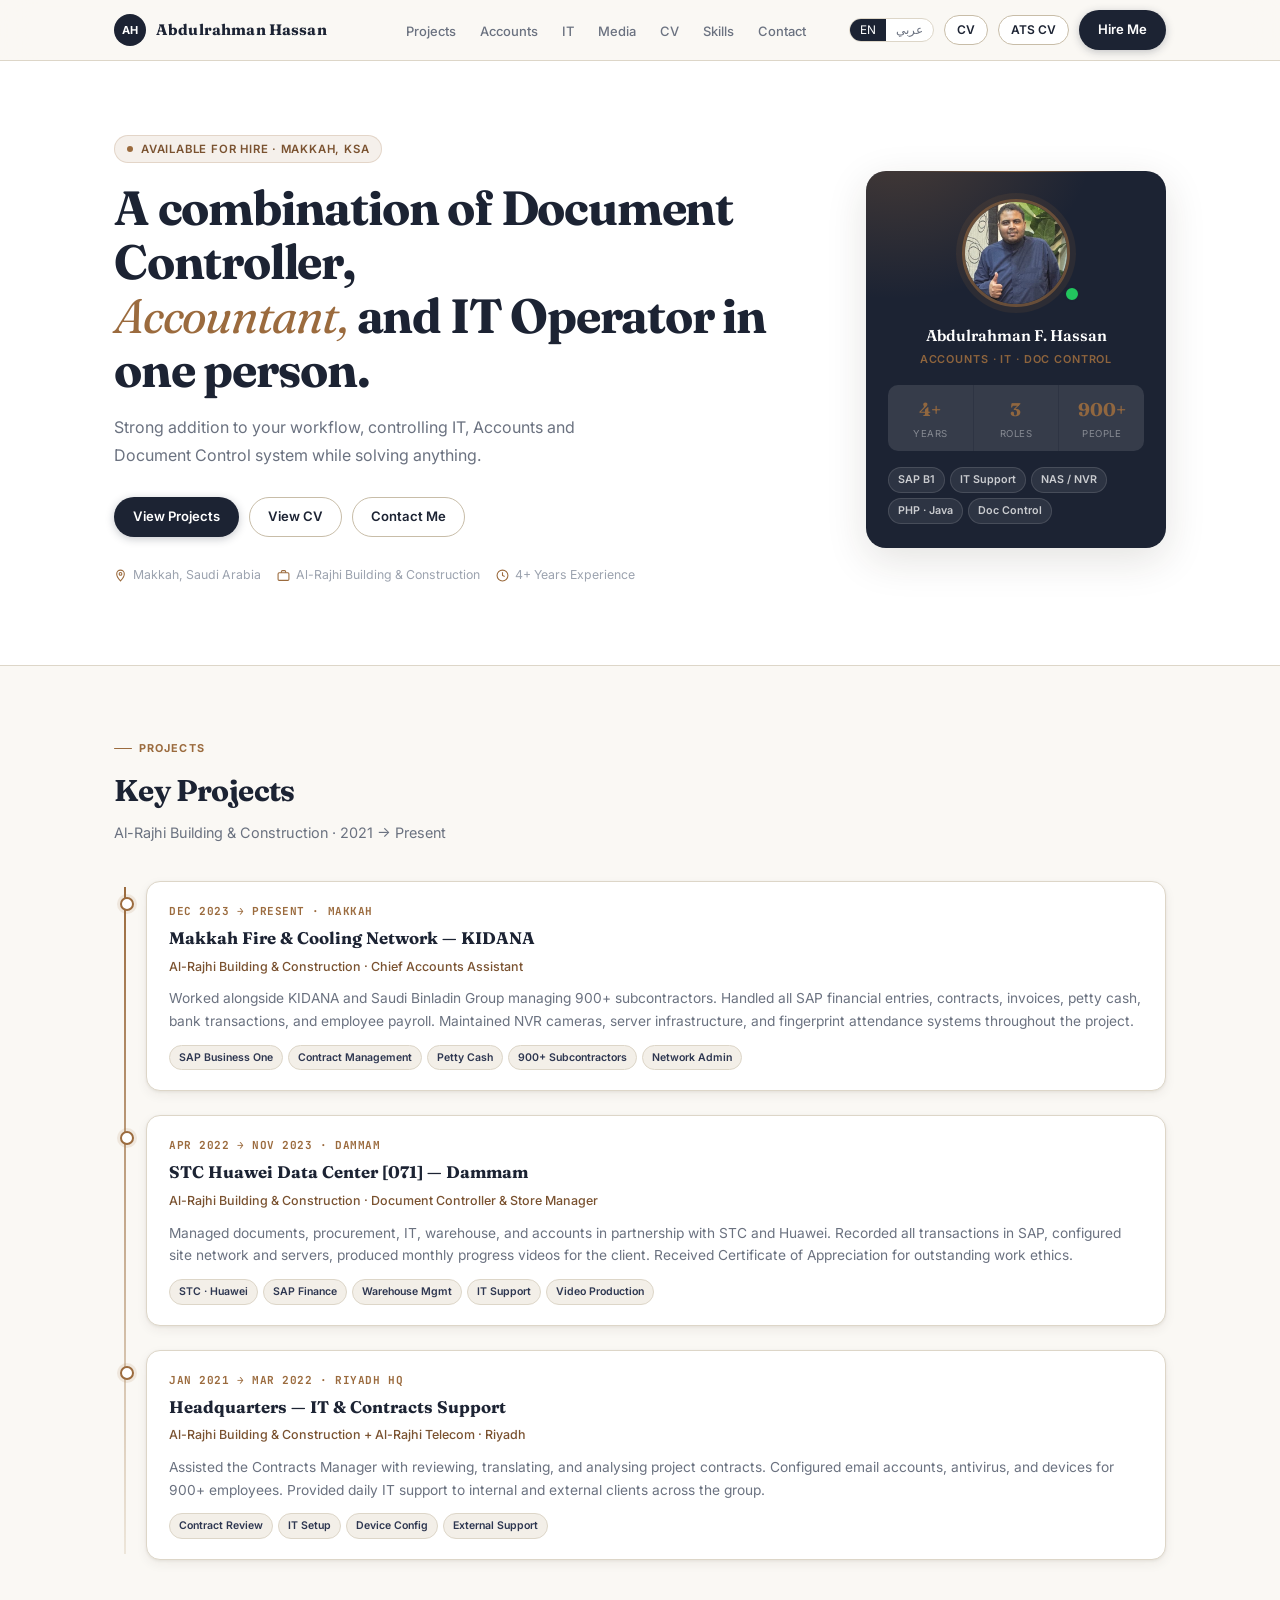
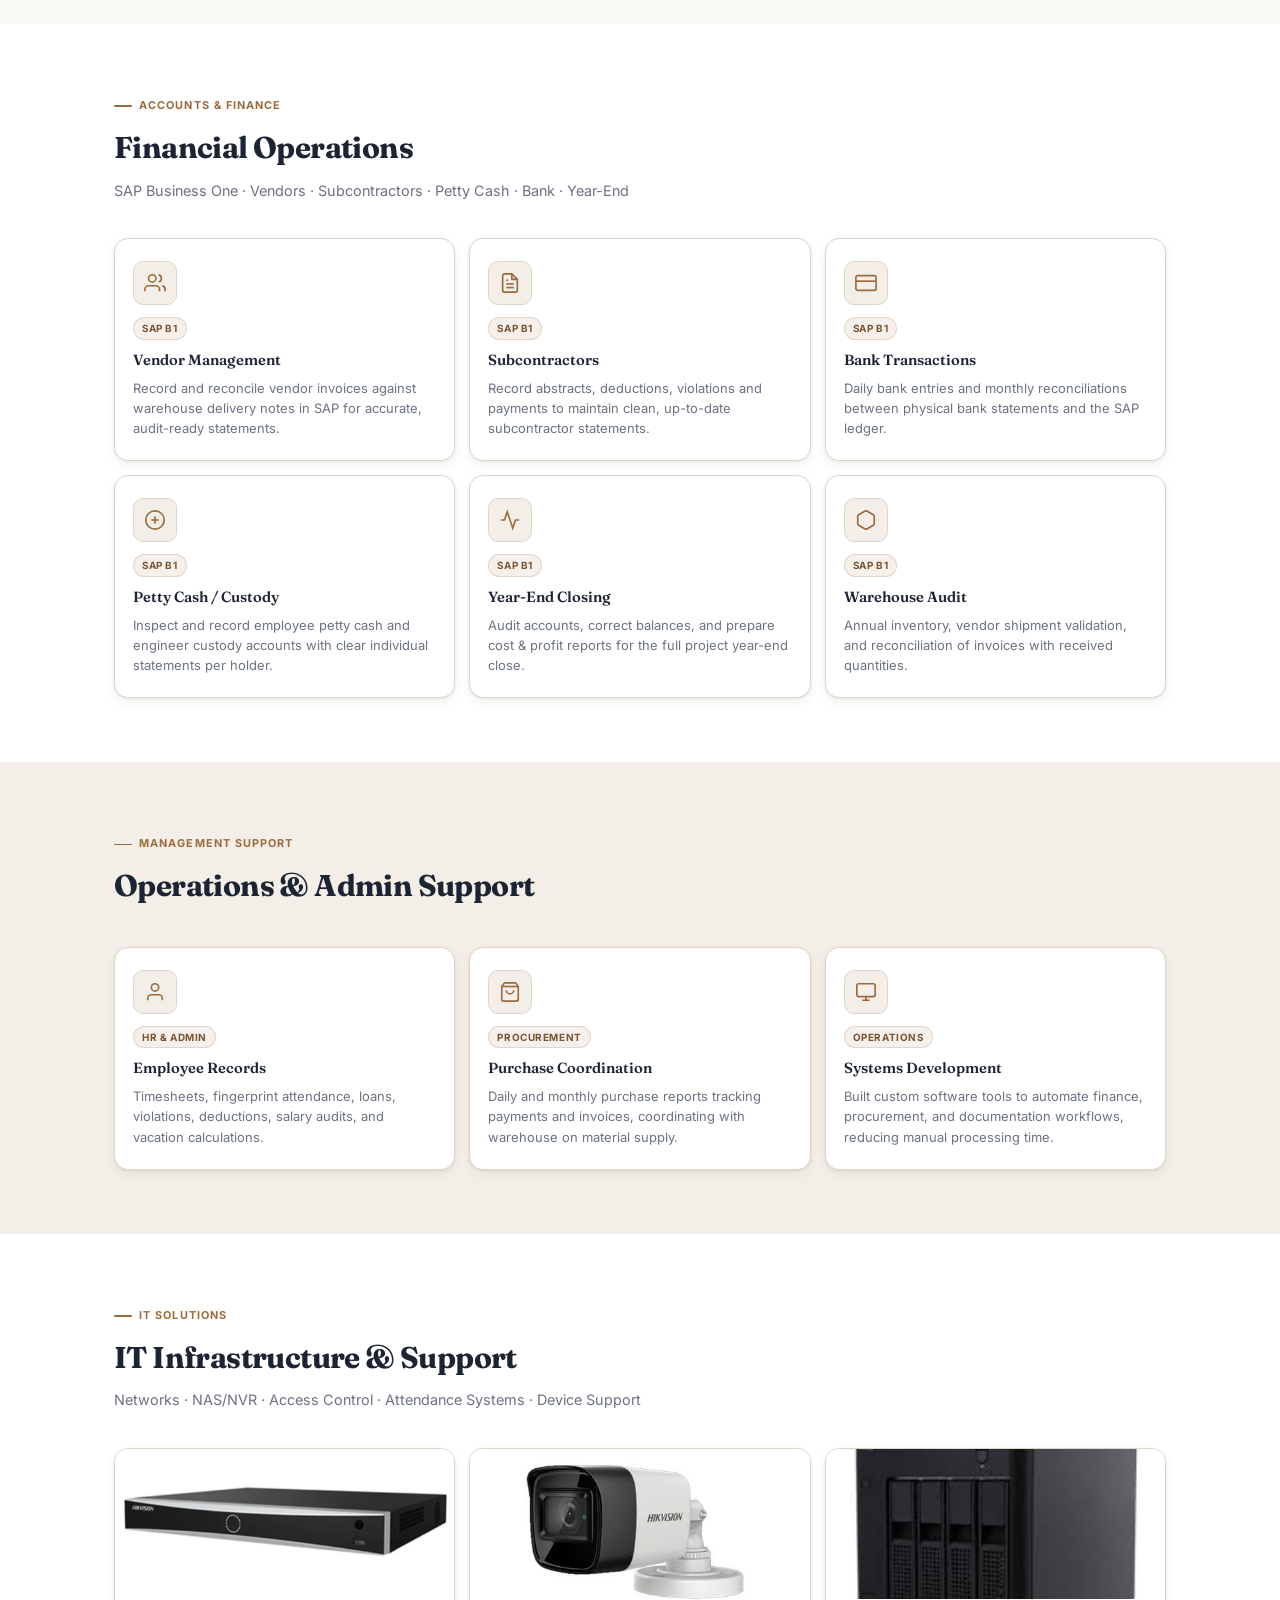
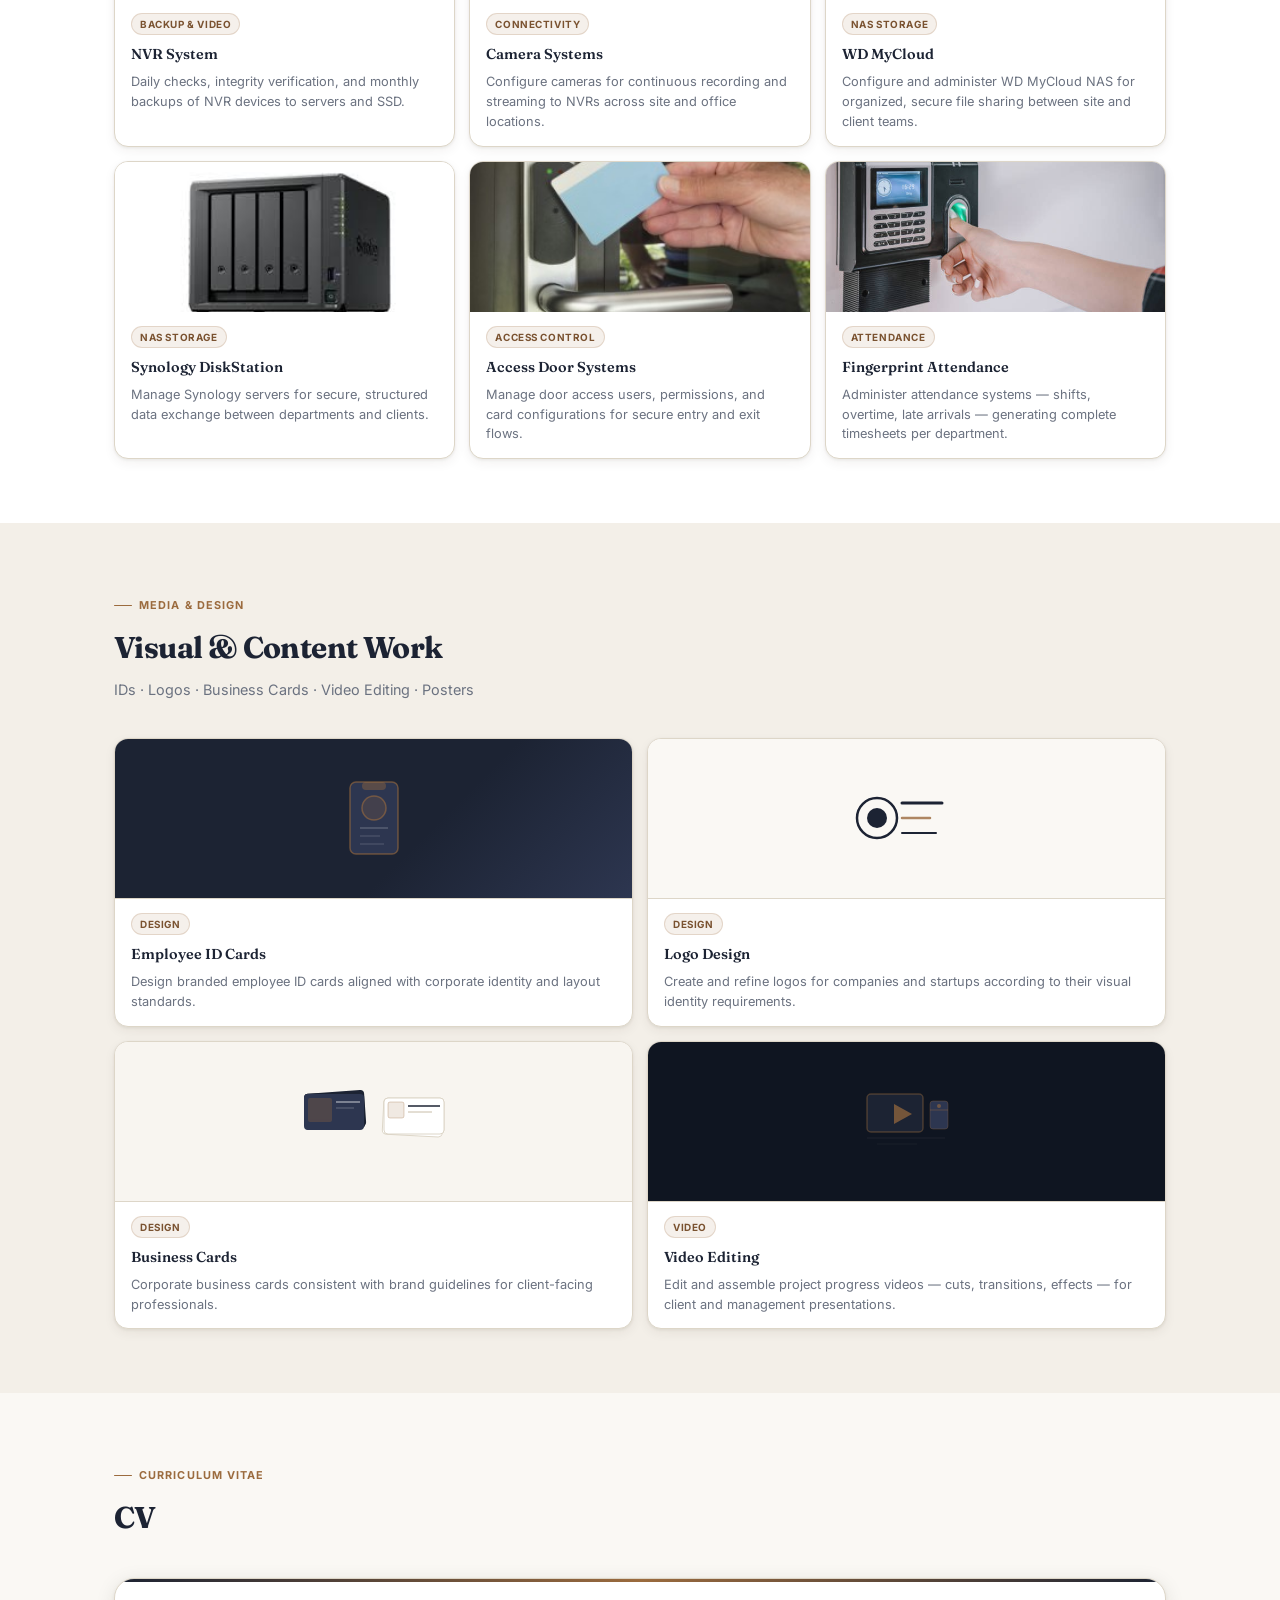
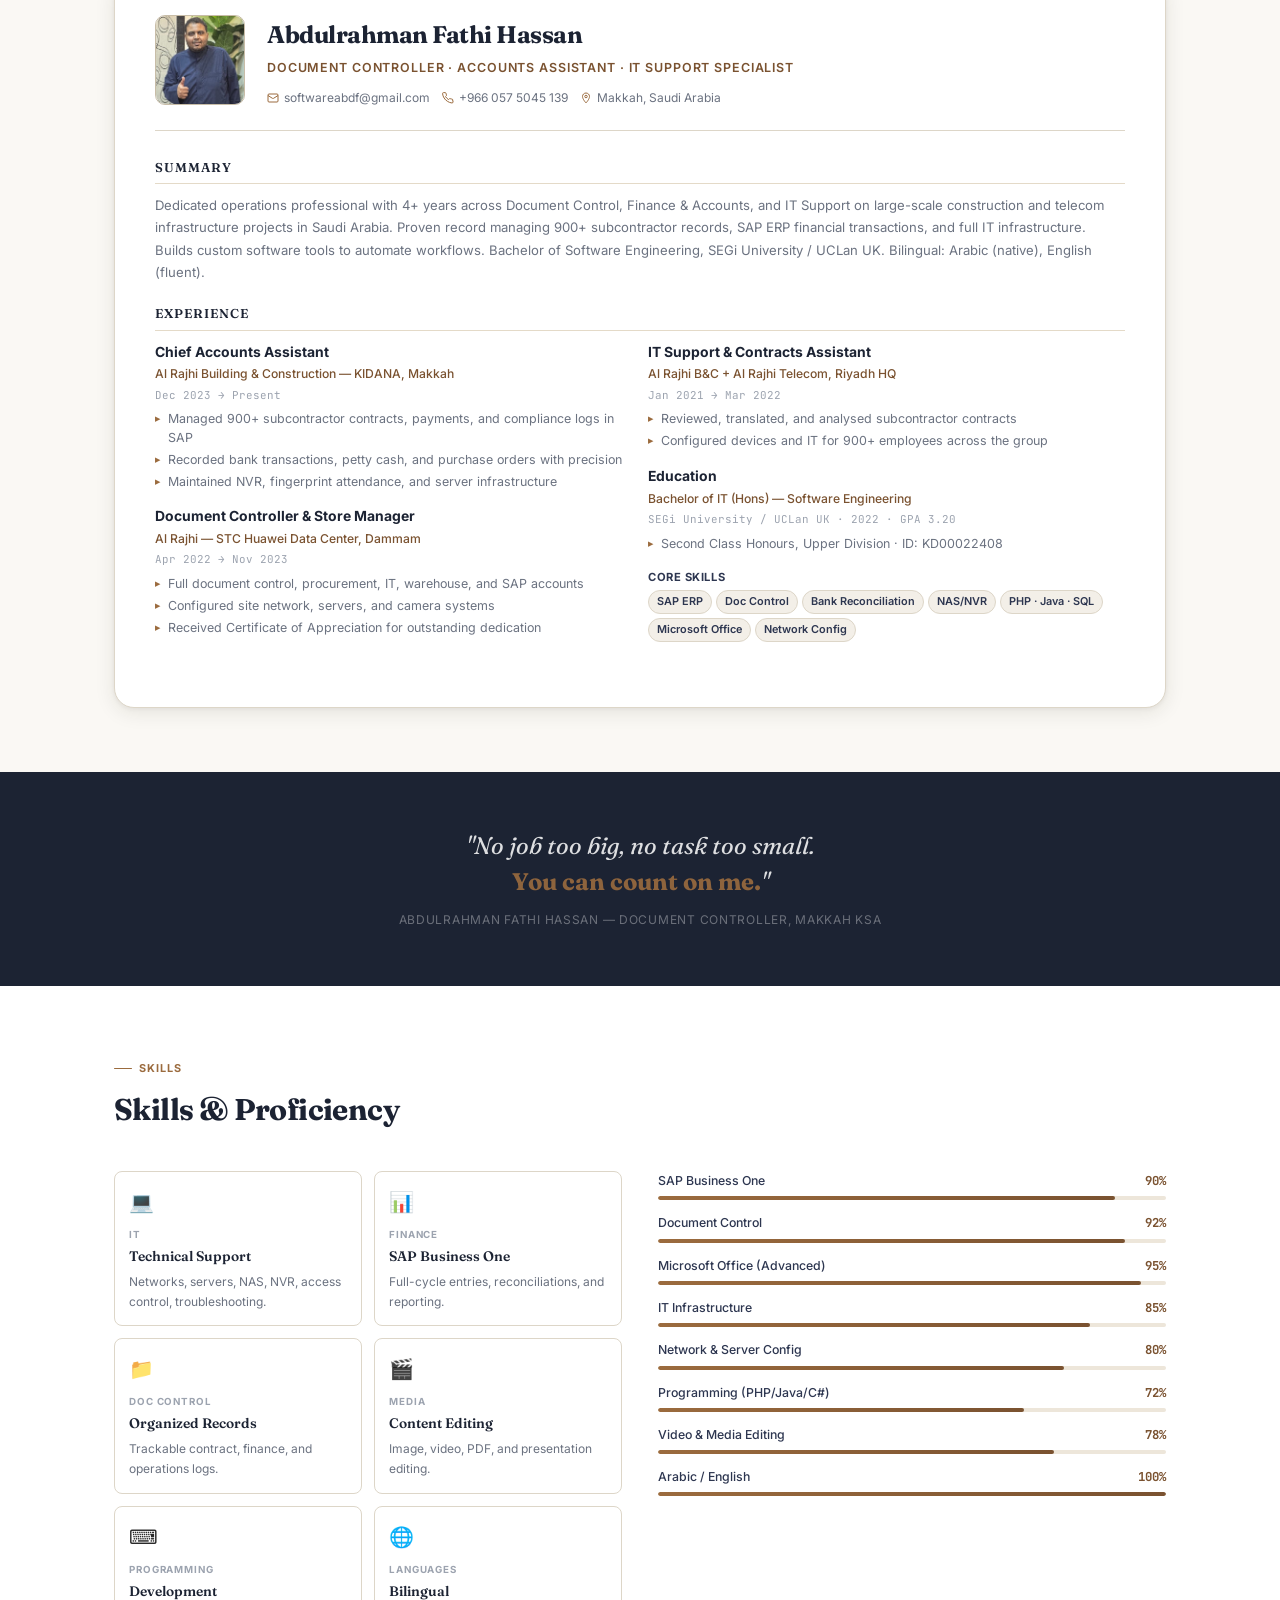
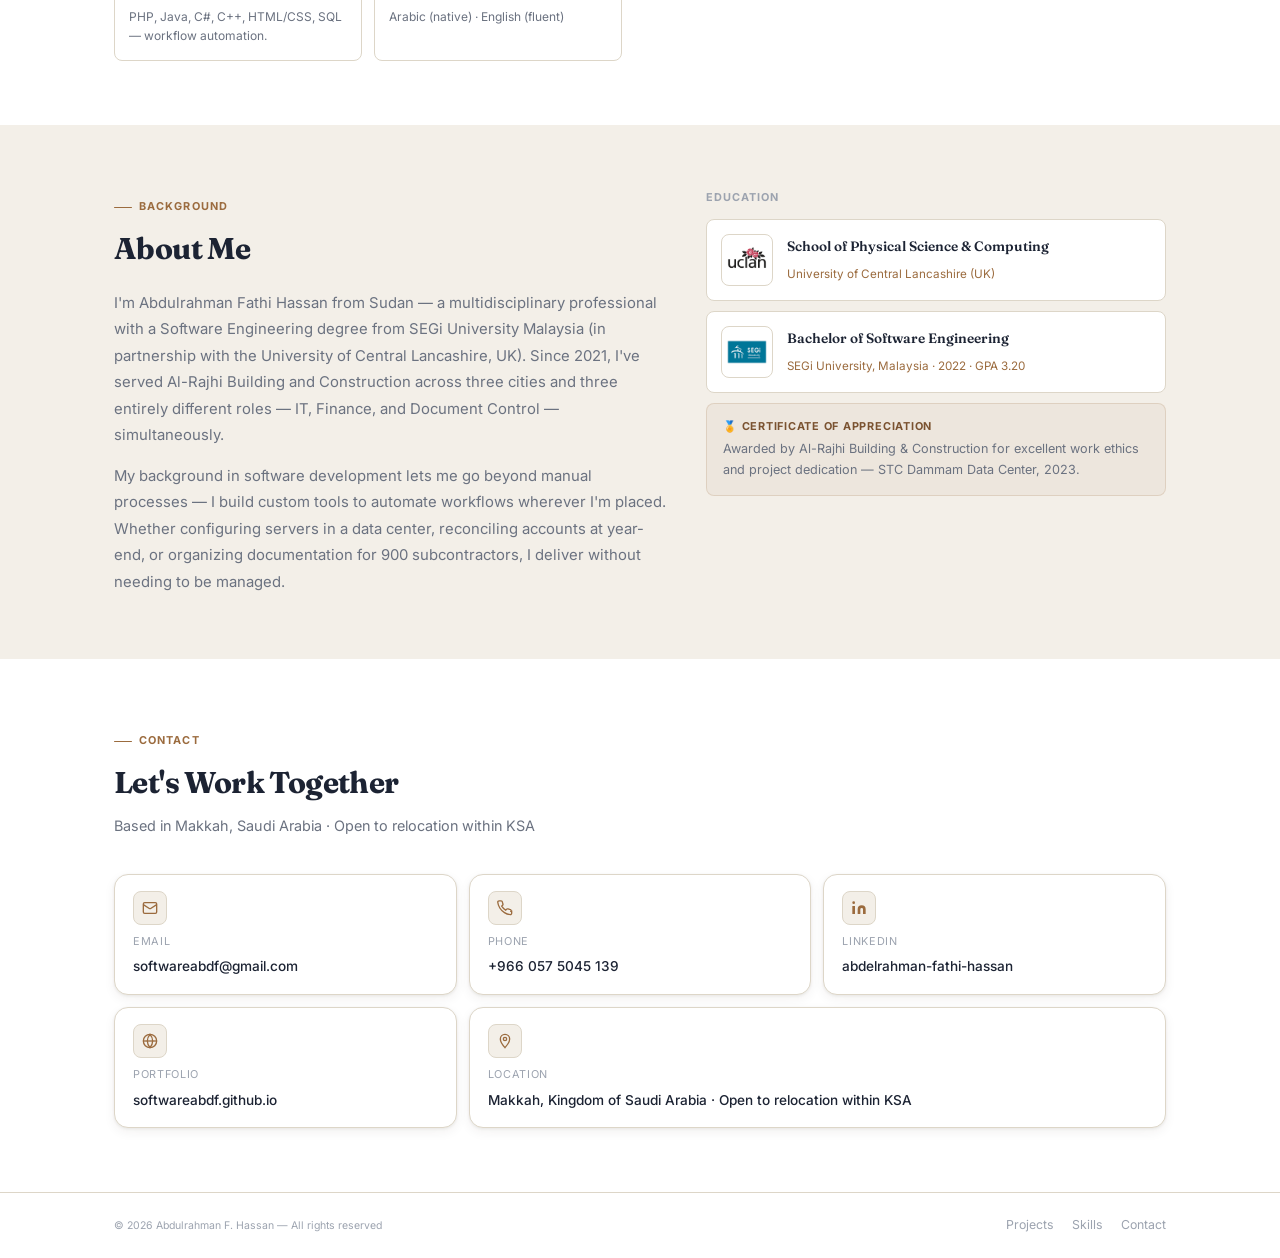
==== commit cf67ee83: "Add files via upload New Design" ====
--- a/index.html
+++ b/index.html
@@ -1,612 +1,3810 @@
-<!DOCTYPE html>
+<!doctype html>
 <html lang="en" dir="ltr">
-<head>
-  <meta charset="utf-8" />
-  <meta name="viewport" content="width=device-width, initial-scale=1" />
-  <title>Abdelrahman Hassan — Portfolio</title>
-  <meta name="description" content="IT, Accounts, and Document Control professional with strong experience in SAP, IT infrastructure, and operations.">
-
-  <link href="https://fonts.googleapis.com/css2?family=Inter:wght@400;500;600;700&display=swap" rel="stylesheet" />
-  <link rel="stylesheet" href="style.css" />
-</head>
-
-<body>
-  <a class="skip-link" href="#projects" data-i18n="skip.to.content">Skip to content</a>
-
-  <!-- Header -->
-  <header class="site-header">
-    <div class="container header-inner">
-      <a class="brand" href="#top">
-        <span class="brand-mark">AH</span>
-        <span class="brand-text">Abdelrahman Hassan</span>
-      </a>
-
-      <button class="nav-toggle" aria-label="Open menu" aria-expanded="false">
-        <span class="nav-toggle-bar"></span>
-        <span class="nav-toggle-bar"></span>
-        <span class="nav-toggle-bar"></span>
-      </button>
-
-      <nav class="site-nav" aria-label="Primary navigation">
-        <ul>
-          <li><a href="#projects" data-i18n="nav.projects">Projects</a></li>
-          <li><a href="#account" data-i18n="nav.accounts">Accounts</a></li>
-          <li><a href="#it" data-i18n="nav.it">IT</a></li>
-          <li><a href="#design" data-i18n="nav.media">Media</a></li>
-          <li><a href="#background" data-i18n="nav.about">About</a></li>
-          <li><a href="#contact" data-i18n="nav.contact">Contact</a></li>
-        </ul>
-      </nav>
-
-      <div class="header-right">
-        <div class="lang-toggle">
-          <button class="lang-btn active" data-lang="en">EN</button>
-          <button class="lang-btn" data-lang="ar">عربي</button>
-        </div>
-        <a class="btn btn-outline btn-sm" href="Abdulrahman-Hassan-cv.pdf" download data-i18n="btn.download.cv">
-          Download CV
-        </a>
-      </div>
-    </div>
-  </header>
-
-  <main id="top">
-    <!-- Hero -->
-    <section class="hero">
-      <div class="container hero-grid">
-        <div class="hero-text reveal">
-          <div class="hero-pill" data-i18n="hero.eyebrow">
-            IT · Accounts · Document Control
-          </div>
-          <h1 data-i18n="hero.title">
-            A combination of Document Controller, Accountant, and IT Operator in one person.
-          </h1>
-          <p class="hero-subtitle" data-i18n="hero.subtitle">
-            Strong addition to your workflow, combining IT, Accounts, and Document Control to keep operations running smoothly.
-          </p>
-          <div class="hero-actions">
-            <a class="btn btn-primary" href="#projects" data-i18n="hero.see.projects">View projects</a>
-            <a class="btn btn-ghost" href="#contact" data-i18n="hero.get.in.touch">Contact</a>
-          </div>
-          <p class="hero-meta" data-i18n="hero.location">
-            Based in Makkah · Available for IT Operations, Accounting, Administration, and Document Control
-          </p>
-        </div>
-
-        <div class="hero-panel reveal">
-          <div class="hero-card">
-            <div class="hero-role" data-i18n="hero.role.title">Operations Profile</div>
-            <ul class="hero-list">
-              <li data-i18n="hero.role.item1">SAP Business One (Finance & Vendors)</li>
-              <li data-i18n="hero.role.item2">NAS, NVR, network & access control</li>
-              <li data-i18n="hero.role.item3">Contracts, documentation, and reports</li>
-            </ul>
-            <a class="hero-link" href="Abdulrahman-Hassan-cv.pdf" download data-i18n="hero.role.link">
-              Download full CV (PDF)
-            </a>
-          </div>
-        </div>
-      </div>
-      <div class="hero-bg" aria-hidden="true"></div>
-    </section>
-
-    <!-- Projects -->
-    <section id="projects" class="section">
-      <div class="container reveal">
-        <header class="section-head">
-          <h2 data-i18n="projects.title">Key projects</h2>
-          <p class="muted" data-i18n="projects.subtitle">
-            Al‑Rajhi Building and Construction Company · 2022 → Present
-          </p>
+    <head>
+        <meta charset="utf-8" />
+        <meta name="viewport" content="width=device-width,initial-scale=1" />
+        <title>Abdulrahman Hassan — Document Controller</title>
+        <meta
+            name="description"
+            content="Document Controller, Accounts Assistant & IT Support — Abdulrahman Fathi Hassan, Makkah KSA"
+        />
+        <link
+            href="https://fonts.googleapis.com/css2?family=Fraunces:ital,wght@0,300;0,400;0,600;0,700;1,400&family=Inter:wght@400;500;600;700&family=JetBrains+Mono:wght@400;500&display=swap"
+            rel="stylesheet"
+        />
+        <style>
+            /* ─── TOKENS ─── */
+            :root {
+                --ivory: #faf8f4;
+                --ivory2: #f3efe8;
+                --beige: #ede6da;
+                --beige2: #e4dac8;
+                --white: #ffffff;
+                --bronze: #9b6b3e;
+                --bronze2: #7a5230;
+                --bronze-t: rgba(155, 107, 62, 0.1);
+                --bronze-b: rgba(155, 107, 62, 0.2);
+                --navy: #1c2333;
+                --navy2: #2d3650;
+                --ink: #2a2a2a;
+                --muted: #6b7280;
+                --faint: #9ca3af;
+                --border: #ddd6c8;
+                --border2: #c8bda8;
+                --shadow-s:
+                    0 1px 3px rgba(44, 35, 20, 0.07),
+                    0 4px 12px rgba(44, 35, 20, 0.06);
+                --shadow-m:
+                    0 4px 20px rgba(44, 35, 20, 0.1),
+                    0 1px 4px rgba(44, 35, 20, 0.06);
+                --shadow-l: 0 12px 40px rgba(44, 35, 20, 0.13);
+                --r: 14px;
+                --r-sm: 8px;
+                --r-lg: 20px;
+            }
+
+            /* ─── RESET ─── */
+            *,
+            *::before,
+            *::after {
+                box-sizing: border-box;
+                margin: 0;
+                padding: 0;
+            }
+            html {
+                scroll-behavior: smooth;
+            }
+            body {
+                font-family: "Inter", system-ui, sans-serif;
+                background: var(--ivory);
+                color: var(--ink);
+                line-height: 1.65;
+                overflow-x: hidden;
+            }
+            img {
+                max-width: 100%;
+                height: auto;
+                display: block;
+            }
+            a {
+                color: var(--bronze);
+                text-decoration: none;
+                transition: color 0.2s;
+            }
+            a:hover {
+                color: var(--bronze2);
+            }
+
+            /* ─── SCROLLBAR ─── */
+            ::-webkit-scrollbar {
+                width: 5px;
+            }
+            ::-webkit-scrollbar-track {
+                background: var(--ivory2);
+            }
+            ::-webkit-scrollbar-thumb {
+                background: var(--bronze);
+                border-radius: 99px;
+            }
+
+            /* ─── LAYOUT ─── */
+            .wrap {
+                width: 100%;
+                max-width: 1100px;
+                margin: 0 auto;
+                padding: 0 24px;
+            }
+
+            /* ─── HEADER ─── */
+            .site-header {
+                position: sticky;
+                top: 0;
+                z-index: 200;
+                background: rgba(250, 248, 244, 0.92);
+                backdrop-filter: blur(16px);
+                border-bottom: 1px solid var(--border);
+            }
+            .header-inner {
+                display: flex;
+                align-items: center;
+                min-height: 60px;
+                gap: 16px;
+            }
+            .brand {
+                display: inline-flex;
+                align-items: center;
+                gap: 10px;
+                font-family: "Fraunces", Georgia, serif;
+                font-weight: 700;
+                font-size: 0.95rem;
+                color: var(--navy);
+                letter-spacing: 0.01em;
+            }
+            .brand-seal {
+                width: 32px;
+                height: 32px;
+                border-radius: 50%;
+                background: var(--navy);
+                color: #fff;
+                font-size: 11px;
+                font-weight: 700;
+                font-family: "Inter", sans-serif;
+                display: flex;
+                align-items: center;
+                justify-content: center;
+                letter-spacing: 0.03em;
+            }
+            .site-nav {
+                margin-left: auto;
+            }
+            .site-nav ul {
+                display: flex;
+                list-style: none;
+                gap: 2px;
+            }
+            .site-nav a {
+                color: var(--muted);
+                font-size: 0.81rem;
+                font-weight: 500;
+                padding: 5px 11px;
+                border-radius: 99px;
+                transition: all 0.2s;
+            }
+            .site-nav a:hover {
+                color: var(--navy);
+                background: var(--beige);
+            }
+            .header-right {
+                display: flex;
+                align-items: center;
+                gap: 10px;
+                margin-left: 16px;
+            }
+            .lang-toggle {
+                display: flex;
+                border-radius: 99px;
+                border: 1px solid var(--border);
+                overflow: hidden;
+                background: var(--white);
+            }
+            .lang-btn {
+                border: none;
+                background: transparent;
+                padding: 4px 10px;
+                font-size: 0.74rem;
+                cursor: pointer;
+                color: var(--muted);
+                font-family: "Inter", sans-serif;
+                transition: all 0.2s;
+            }
+            .lang-btn.active {
+                background: var(--navy);
+                color: #fff;
+            }
+            .btn {
+                display: inline-flex;
+                align-items: center;
+                justify-content: center;
+                padding: 8px 18px;
+                border-radius: 99px;
+                border: 1px solid transparent;
+                font-size: 0.82rem;
+                font-weight: 600;
+                cursor: pointer;
+                transition: all 0.2s;
+                white-space: nowrap;
+                font-family: "Inter", sans-serif;
+            }
+            .btn-primary {
+                background: var(--navy);
+                color: #fff;
+                box-shadow: 0 2px 8px rgba(28, 35, 51, 0.25);
+            }
+            .btn-primary:hover {
+                background: var(--navy2);
+                color: #fff;
+                transform: translateY(-1px);
+            }
+            .btn-outline {
+                border-color: var(--border2);
+                color: var(--navy);
+                background: var(--white);
+            }
+            .btn-outline:hover {
+                border-color: var(--bronze);
+                color: var(--bronze);
+            }
+            .nav-toggle {
+                display: none;
+                background: none;
+                border: 0;
+                padding: 8px;
+                cursor: pointer;
+                margin-left: auto;
+            }
+            .bar {
+                display: block;
+                width: 22px;
+                height: 2px;
+                background: var(--navy);
+                border-radius: 2px;
+                margin: 5px 0;
+                transition: all 0.3s;
+            }
+
+            /* ─── HERO ─── */
+            .hero {
+                background: var(--white);
+                border-bottom: 1px solid var(--border);
+                padding: 72px 0 80px;
+            }
+            .hero-grid {
+                display: grid;
+                grid-template-columns: 1fr 300px;
+                gap: 56px;
+                align-items: center;
+            }
+            .hero-eyebrow {
+                display: inline-flex;
+                align-items: center;
+                gap: 8px;
+                padding: 4px 12px;
+                border-radius: 99px;
+                background: var(--bronze-t);
+                border: 1px solid var(--bronze-b);
+                color: var(--bronze2);
+                font-size: 0.71rem;
+                font-weight: 600;
+                letter-spacing: 0.07em;
+                text-transform: uppercase;
+                margin-bottom: 18px;
+            }
+            .hero-eyebrow-dot {
+                width: 6px;
+                height: 6px;
+                border-radius: 50%;
+                background: var(--bronze);
+                animation: blink 2s infinite;
+            }
+            @keyframes blink {
+                0%,
+                100% {
+                    opacity: 1;
+                }
+                50% {
+                    opacity: 0.3;
+                }
+            }
+            .hero h1 {
+                font-family: "Fraunces", Georgia, serif;
+                font-weight: 700;
+                font-size: clamp(28px, 3.8vw, 48px);
+                line-height: 1.12;
+                letter-spacing: -0.025em;
+                color: var(--navy);
+                margin-bottom: 18px;
+            }
+            .hero h1 em {
+                font-style: italic;
+                color: var(--bronze);
+                font-weight: 400;
+            }
+            .hero-sub {
+                color: var(--muted);
+                font-size: 1rem;
+                max-width: 480px;
+                margin-bottom: 28px;
+                line-height: 1.72;
+            }
+            .hero-actions {
+                display: flex;
+                flex-wrap: wrap;
+                gap: 10px;
+                margin-bottom: 28px;
+            }
+            .hero-meta {
+                display: flex;
+                flex-wrap: wrap;
+                gap: 16px;
+            }
+            .meta-item {
+                display: inline-flex;
+                align-items: center;
+                gap: 6px;
+                font-size: 0.77rem;
+                color: var(--faint);
+            }
+            .meta-item svg {
+                flex-shrink: 0;
+                color: var(--bronze);
+            }
+
+            /* Profile card */
+            .profile-card {
+                background: var(--navy);
+                border-radius: var(--r-lg);
+                padding: 28px 22px 24px;
+                box-shadow: var(--shadow-l);
+                position: relative;
+                overflow: hidden;
+                color: #fff;
+            }
+            .profile-card::before {
+                content: "";
+                position: absolute;
+                inset: 0;
+                background: radial-gradient(
+                    ellipse 120% 80% at 10% -10%,
+                    rgba(155, 107, 62, 0.35) 0%,
+                    transparent 55%
+                );
+                pointer-events: none;
+            }
+            .profile-card::after {
+                content: "";
+                position: absolute;
+                top: -1px;
+                left: 15%;
+                right: 15%;
+                height: 2px;
+                background: linear-gradient(
+                    90deg,
+                    transparent,
+                    rgba(155, 107, 62, 0.8),
+                    transparent
+                );
+            }
+            .profile-img-wrap {
+                display: flex;
+                justify-content: center;
+                margin-bottom: 16px;
+                position: relative;
+            }
+            .profile-img {
+                width: 108px;
+                height: 108px;
+                border-radius: 50%;
+                object-fit: cover;
+                object-position: top center;
+                border: 3px solid rgba(155, 107, 62, 0.6);
+                box-shadow: 0 0 0 6px rgba(155, 107, 62, 0.12);
+                position: relative;
+                z-index: 1;
+            }
+            .profile-online {
+                position: absolute;
+                bottom: 5px;
+                right: calc(50% - 64px);
+                width: 16px;
+                height: 16px;
+                border-radius: 50%;
+                background: #22c55e;
+                border: 2px solid var(--navy);
+                z-index: 2;
+            }
+            .profile-name {
+                text-align: center;
+                font-family: "Fraunces", Georgia, serif;
+                font-weight: 600;
+                font-size: 0.97rem;
+                color: #fff;
+                margin-bottom: 3px;
+            }
+            .profile-role {
+                text-align: center;
+                font-size: 0.68rem;
+                color: rgba(155, 107, 62, 0.9);
+                letter-spacing: 0.08em;
+                text-transform: uppercase;
+                font-weight: 600;
+                margin-bottom: 16px;
+            }
+            .profile-stats {
+                display: grid;
+                grid-template-columns: 1fr 1fr 1fr;
+                gap: 1px;
+                background: rgba(255, 255, 255, 0.08);
+                border-radius: 10px;
+                overflow: hidden;
+                margin-bottom: 16px;
+            }
+            .stat-cell {
+                background: rgba(255, 255, 255, 0.04);
+                padding: 10px 6px;
+                text-align: center;
+            }
+            .stat-n {
+                font-family: "Fraunces", Georgia, serif;
+                font-weight: 700;
+                font-size: 1.15rem;
+                color: rgba(155, 107, 62, 0.9);
+            }
+            .stat-l {
+                font-size: 0.6rem;
+                color: rgba(255, 255, 255, 0.4);
+                text-transform: uppercase;
+                letter-spacing: 0.05em;
+            }
+            .profile-pills {
+                display: flex;
+                flex-wrap: wrap;
+                gap: 5px;
+            }
+            .pill {
+                display: inline-flex;
+                padding: 3px 9px;
+                border-radius: 99px;
+                font-size: 0.67rem;
+                font-weight: 600;
+                background: rgba(255, 255, 255, 0.08);
+                border: 1px solid rgba(255, 255, 255, 0.12);
+                color: rgba(255, 255, 255, 0.75);
+                transition: all 0.2s;
+            }
+            .pill:hover {
+                background: rgba(155, 107, 62, 0.2);
+                border-color: rgba(155, 107, 62, 0.4);
+                color: #fff;
+            }
+
+            /* ─── SECTIONS ─── */
+            .section {
+                padding: 64px 0;
+            }
+            .section-white {
+                background: var(--white);
+            }
+            .section-ivory {
+                background: var(--ivory);
+            }
+            .section-beige {
+                background: var(--ivory2);
+            }
+            .section-warm {
+                background: var(--beige);
+            }
+
+            .section-head {
+                margin-bottom: 36px;
+            }
+            .section-eyebrow {
+                display: inline-flex;
+                align-items: center;
+                gap: 7px;
+                font-size: 0.68rem;
+                font-weight: 700;
+                letter-spacing: 0.1em;
+                text-transform: uppercase;
+                color: var(--bronze);
+                margin-bottom: 8px;
+            }
+            .section-eyebrow::before {
+                content: "";
+                width: 18px;
+                height: 1.5px;
+                background: var(--bronze);
+                border-radius: 2px;
+            }
+            .section-head h2 {
+                font-family: "Fraunces", Georgia, serif;
+                font-weight: 700;
+                font-size: clamp(22px, 2.4vw, 30px);
+                color: var(--navy);
+                letter-spacing: -0.02em;
+                margin-bottom: 6px;
+            }
+            .section-head p {
+                color: var(--muted);
+                font-size: 0.9rem;
+            }
+
+            /* ─── TIMELINE ─── */
+            .timeline {
+                position: relative;
+                padding-left: 32px;
+            }
+            .timeline::before {
+                content: "";
+                position: absolute;
+                left: 10px;
+                top: 6px;
+                bottom: 6px;
+                width: 1.5px;
+                background: linear-gradient(
+                    180deg,
+                    var(--bronze) 0%,
+                    var(--beige) 100%
+                );
+            }
+            .tl-item {
+                position: relative;
+                margin-bottom: 24px;
+            }
+            .tl-item:last-child {
+                margin-bottom: 0;
+            }
+            .tl-dot {
+                position: absolute;
+                left: -26px;
+                top: 16px;
+                width: 14px;
+                height: 14px;
+                border-radius: 50%;
+                background: var(--white);
+                border: 2.5px solid var(--bronze);
+                box-shadow: 0 0 0 3px rgba(155, 107, 62, 0.12);
+            }
+            .tl-card {
+                background: var(--white);
+                border: 1px solid var(--border);
+                border-radius: var(--r);
+                padding: 20px 22px;
+                box-shadow: var(--shadow-s);
+                transition: all 0.25s;
+            }
+            .tl-card:hover {
+                border-color: var(--bronze-b);
+                box-shadow: var(--shadow-m);
+                transform: translateX(3px);
+            }
+            .tl-meta {
+                font-size: 0.69rem;
+                color: var(--bronze);
+                font-weight: 700;
+                letter-spacing: 0.05em;
+                text-transform: uppercase;
+                margin-bottom: 5px;
+                font-family: "JetBrains Mono", monospace;
+            }
+            .tl-title {
+                font-family: "Fraunces", Georgia, serif;
+                font-weight: 700;
+                font-size: 1.05rem;
+                color: var(--navy);
+                margin-bottom: 4px;
+            }
+            .tl-company {
+                font-size: 0.78rem;
+                color: var(--bronze2);
+                font-weight: 500;
+                margin-bottom: 10px;
+            }
+            .tl-body {
+                font-size: 0.86rem;
+                color: var(--muted);
+                line-height: 1.65;
+            }
+            .tl-tags {
+                display: flex;
+                flex-wrap: wrap;
+                gap: 5px;
+                margin-top: 12px;
+            }
+            .tl-tag {
+                padding: 3px 9px;
+                border-radius: 99px;
+                font-size: 0.66rem;
+                font-weight: 600;
+                background: var(--ivory2);
+                border: 1px solid var(--border);
+                color: var(--navy2);
+            }
+
+            /* ─── ICON CARDS (Accounts, Management) ─── */
+            .icon-grid {
+                display: grid;
+                gap: 14px;
+            }
+            .ig3 {
+                grid-template-columns: repeat(3, 1fr);
+            }
+            .ig2 {
+                grid-template-columns: repeat(2, 1fr);
+            }
+            .icard {
+                background: var(--white);
+                border: 1px solid var(--border);
+                border-radius: var(--r);
+                padding: 22px 18px;
+                box-shadow: var(--shadow-s);
+                transition: all 0.25s;
+                display: flex;
+                flex-direction: column;
+            }
+            .icard:hover {
+                border-color: var(--bronze-b);
+                box-shadow: var(--shadow-m);
+                transform: translateY(-3px);
+            }
+            .icard-icon {
+                width: 44px;
+                height: 44px;
+                border-radius: 10px;
+                background: var(--ivory2);
+                border: 1px solid var(--border);
+                display: flex;
+                align-items: center;
+                justify-content: center;
+                margin-bottom: 12px;
+                flex-shrink: 0;
+            }
+            .icard-icon svg {
+                color: var(--bronze);
+                flex-shrink: 0;
+            }
+            .icard-badge {
+                display: inline-flex;
+                padding: 2px 8px;
+                border-radius: 99px;
+                font-size: 0.62rem;
+                font-weight: 700;
+                letter-spacing: 0.06em;
+                text-transform: uppercase;
+                background: var(--bronze-t);
+                border: 1px solid var(--bronze-b);
+                color: var(--bronze2);
+                margin-bottom: 8px;
+                align-self: flex-start;
+            }
+            .icard-title {
+                font-family: "Fraunces", Georgia, serif;
+                font-weight: 600;
+                font-size: 0.92rem;
+                color: var(--navy);
+                margin-bottom: 6px;
+            }
+            .icard-text {
+                font-size: 0.81rem;
+                color: var(--muted);
+                line-height: 1.55;
+                flex: 1;
+            }
+
+            /* ─── PHOTO CARDS (IT section — keep real photos) ─── */
+            .pcard {
+                background: var(--white);
+                border: 1px solid var(--border);
+                border-radius: var(--r);
+                overflow: hidden;
+                box-shadow: var(--shadow-s);
+                transition: all 0.25s;
+                display: flex;
+                flex-direction: column;
+            }
+            .pcard:hover {
+                border-color: var(--bronze-b);
+                box-shadow: var(--shadow-m);
+                transform: translateY(-3px);
+            }
+            .pcard-img {
+                width: 100%;
+                height: 150px;
+                object-fit: cover;
+                background: var(--ivory2);
+            }
+            .pcard-body {
+                padding: 14px 16px;
+                flex: 1;
+                display: flex;
+                flex-direction: column;
+            }
+            .pcard-badge {
+                display: inline-flex;
+                padding: 2px 8px;
+                border-radius: 99px;
+                font-size: 0.62rem;
+                font-weight: 700;
+                letter-spacing: 0.06em;
+                text-transform: uppercase;
+                background: var(--bronze-t);
+                border: 1px solid var(--bronze-b);
+                color: var(--bronze2);
+                margin-bottom: 8px;
+                align-self: flex-start;
+            }
+            .pcard-title {
+                font-family: "Fraunces", Georgia, serif;
+                font-weight: 600;
+                font-size: 0.9rem;
+                color: var(--navy);
+                margin-bottom: 5px;
+            }
+            .pcard-text {
+                font-size: 0.8rem;
+                color: var(--muted);
+                line-height: 1.55;
+                flex: 1;
+            }
+
+            /* ─── MEDIA CARDS (illustrated, for Design work) ─── */
+            .dcard {
+                background: var(--white);
+                border: 1px solid var(--border);
+                border-radius: var(--r);
+                overflow: hidden;
+                box-shadow: var(--shadow-s);
+                transition: all 0.25s;
+                display: flex;
+                flex-direction: column;
+            }
+            .dcard:hover {
+                border-color: var(--bronze-b);
+                box-shadow: var(--shadow-m);
+                transform: translateY(-3px);
+            }
+            .dcard-fig {
+                height: 160px;
+                display: flex;
+                align-items: center;
+                justify-content: center;
+                background: var(--ivory2);
+                border-bottom: 1px solid var(--border);
+            }
+            .dcard-body {
+                padding: 14px 16px;
+                flex: 1;
+                display: flex;
+                flex-direction: column;
+            }
+            .dcard-badge {
+                display: inline-flex;
+                padding: 2px 8px;
+                border-radius: 99px;
+                font-size: 0.62rem;
+                font-weight: 700;
+                letter-spacing: 0.06em;
+                text-transform: uppercase;
+                background: var(--bronze-t);
+                border: 1px solid var(--bronze-b);
+                color: var(--bronze2);
+                margin-bottom: 8px;
+                align-self: flex-start;
+            }
+            .dcard-title {
+                font-family: "Fraunces", Georgia, serif;
+                font-weight: 600;
+                font-size: 0.9rem;
+                color: var(--navy);
+                margin-bottom: 5px;
+            }
+            .dcard-text {
+                font-size: 0.8rem;
+                color: var(--muted);
+                line-height: 1.55;
+                flex: 1;
+            }
+
+            /* ─── CV PREVIEW ─── */
+            .cv-box {
+                background: var(--white);
+                border: 1px solid var(--border);
+                border-radius: var(--r-lg);
+                padding: 36px 40px;
+                box-shadow: var(--shadow-m);
+                position: relative;
+                overflow: hidden;
+            }
+            .cv-box::before {
+                content: "";
+                position: absolute;
+                top: 0;
+                left: 0;
+                right: 0;
+                height: 3px;
+                background: linear-gradient(
+                    90deg,
+                    var(--navy),
+                    var(--bronze),
+                    var(--navy)
+                );
+            }
+            .cv-header {
+                display: grid;
+                grid-template-columns: 90px 1fr;
+                gap: 22px;
+                align-items: start;
+                margin-bottom: 26px;
+                padding-bottom: 22px;
+                border-bottom: 1px solid var(--border);
+            }
+            .cv-photo {
+                width: 90px;
+                height: 90px;
+                border-radius: 10px;
+                object-fit: cover;
+                object-position: top;
+                border: 1px solid var(--border2);
+            }
+            .cv-name {
+                font-family: "Fraunces", Georgia, serif;
+                font-weight: 700;
+                font-size: 1.5rem;
+                color: var(--navy);
+                letter-spacing: -0.02em;
+                margin-bottom: 3px;
+            }
+            .cv-role-line {
+                font-size: 0.78rem;
+                color: var(--bronze2);
+                font-weight: 600;
+                text-transform: uppercase;
+                letter-spacing: 0.07em;
+                margin-bottom: 10px;
+            }
+            .cv-contacts {
+                display: flex;
+                flex-wrap: wrap;
+                gap: 12px;
+            }
+            .cv-ci {
+                display: inline-flex;
+                align-items: center;
+                gap: 5px;
+                font-size: 0.75rem;
+                color: var(--muted);
+            }
+            .cv-ci svg {
+                color: var(--bronze);
+                flex-shrink: 0;
+            }
+            .cv-sec {
+                margin-bottom: 20px;
+            }
+            .cv-sec-title {
+                font-family: "Fraunces", Georgia, serif;
+                font-weight: 600;
+                font-size: 0.8rem;
+                color: var(--navy);
+                text-transform: uppercase;
+                letter-spacing: 0.08em;
+                border-bottom: 1.5px solid var(--beige2);
+                padding-bottom: 5px;
+                margin-bottom: 10px;
+            }
+            .cv-2col {
+                display: grid;
+                grid-template-columns: 1fr 1fr;
+                gap: 16px;
+            }
+            .cv-job {
+                margin-bottom: 14px;
+            }
+            .cv-job-title {
+                font-weight: 700;
+                font-size: 0.87rem;
+                color: var(--navy);
+                margin-bottom: 1px;
+            }
+            .cv-job-co {
+                font-size: 0.76rem;
+                color: var(--bronze2);
+                font-weight: 500;
+                margin-bottom: 2px;
+            }
+            .cv-job-date {
+                font-size: 0.68rem;
+                color: var(--faint);
+                font-family: "JetBrains Mono", monospace;
+                margin-bottom: 6px;
+            }
+            .cv-job ul {
+                list-style: none;
+            }
+            .cv-job li {
+                font-size: 0.78rem;
+                color: var(--muted);
+                padding-left: 13px;
+                position: relative;
+                margin-bottom: 3px;
+                line-height: 1.5;
+            }
+            .cv-job li::before {
+                content: "▸";
+                position: absolute;
+                left: 0;
+                color: var(--bronze);
+                font-size: 0.68rem;
+            }
+            .cv-skill-group {
+                margin-bottom: 8px;
+            }
+            .cv-skill-label {
+                font-size: 0.7rem;
+                font-weight: 700;
+                color: var(--navy2);
+                text-transform: uppercase;
+                letter-spacing: 0.05em;
+                margin-bottom: 4px;
+            }
+            .cv-skill-tags {
+                display: flex;
+                flex-wrap: wrap;
+                gap: 4px;
+            }
+            .cv-skill-tag {
+                padding: 2px 8px;
+                border-radius: 99px;
+                font-size: 0.68rem;
+                font-weight: 600;
+                background: var(--ivory2);
+                border: 1px solid var(--border);
+                color: var(--navy2);
+            }
+
+            /* ─── SKILL BARS ─── */
+            .skill-bars {
+                display: flex;
+                flex-direction: column;
+                gap: 13px;
+            }
+            .br-row {
+            }
+            .br-label {
+                display: flex;
+                justify-content: space-between;
+                font-size: 0.77rem;
+                margin-bottom: 5px;
+            }
+            .br-name {
+                color: var(--navy2);
+                font-weight: 500;
+            }
+            .br-pct {
+                color: var(--bronze2);
+                font-weight: 700;
+                font-family: "JetBrains Mono", monospace;
+            }
+            .br-track {
+                height: 4px;
+                background: var(--beige);
+                border-radius: 99px;
+                overflow: hidden;
+            }
+            .br-fill {
+                height: 100%;
+                border-radius: 99px;
+                background: linear-gradient(
+                    90deg,
+                    var(--bronze),
+                    var(--bronze2)
+                );
+                transform: scaleX(0);
+                transform-origin: left;
+                transition: transform 1.2s cubic-bezier(0.22, 1, 0.36, 1);
+            }
+            .br-fill.go {
+                transform: scaleX(1);
+            }
+
+            /* ─── SKILL CARDS ─── */
+            .sk-grid {
+                display: grid;
+                grid-template-columns: repeat(2, 1fr);
+                gap: 12px;
+            }
+            .sk-card {
+                background: var(--white);
+                border: 1px solid var(--border);
+                border-radius: var(--r-sm);
+                padding: 14px;
+                transition: all 0.25s;
+            }
+            .sk-card:hover {
+                border-color: var(--bronze-b);
+                box-shadow: var(--shadow-s);
+                transform: translateY(-2px);
+            }
+            .sk-icon {
+                font-size: 20px;
+                margin-bottom: 8px;
+            }
+            .sk-kicker {
+                font-size: 0.61rem;
+                font-weight: 700;
+                letter-spacing: 0.09em;
+                text-transform: uppercase;
+                color: var(--faint);
+                margin-bottom: 3px;
+            }
+            .sk-name {
+                font-family: "Fraunces", Georgia, serif;
+                font-weight: 600;
+                font-size: 0.86rem;
+                color: var(--navy);
+                margin-bottom: 3px;
+            }
+            .sk-desc {
+                font-size: 0.75rem;
+                color: var(--muted);
+            }
+
+            /* ─── EDU / CERT ─── */
+            .edu-card {
+                display: flex;
+                gap: 14px;
+                align-items: center;
+                background: var(--white);
+                border: 1px solid var(--border);
+                border-radius: var(--r-sm);
+                padding: 14px;
+                margin-bottom: 10px;
+                transition: all 0.25s;
+            }
+            .edu-card:hover {
+                border-color: var(--bronze-b);
+            }
+            .edu-logo {
+                width: 52px;
+                height: 52px;
+                border-radius: 8px;
+                object-fit: contain;
+                background: var(--white);
+                border: 1px solid var(--border);
+                padding: 4px;
+                flex-shrink: 0;
+            }
+            .edu-info h4 {
+                font-family: "Fraunces", Georgia, serif;
+                font-weight: 600;
+                font-size: 0.85rem;
+                color: var(--navy);
+                margin-bottom: 2px;
+            }
+            .edu-info p {
+                font-size: 0.73rem;
+                color: var(--muted);
+            }
+            .edu-info a {
+                font-size: 0.73rem;
+                color: var(--bronze);
+            }
+            .cert-box {
+                padding: 14px 16px;
+                border-radius: var(--r-sm);
+                background: rgba(155, 107, 62, 0.06);
+                border: 1px solid rgba(155, 107, 62, 0.18);
+                margin-top: 10px;
+            }
+            .cert-box-title {
+                font-size: 0.68rem;
+                font-weight: 700;
+                text-transform: uppercase;
+                letter-spacing: 0.07em;
+                color: var(--bronze2);
+                margin-bottom: 3px;
+            }
+            .cert-box-body {
+                font-size: 0.79rem;
+                color: var(--muted);
+            }
+
+            /* ─── QUOTE ─── */
+            .quote-band {
+                background: var(--navy);
+                color: #fff;
+                padding: 56px 0;
+                text-align: center;
+            }
+            .quote-band blockquote {
+                font-family: "Fraunces", Georgia, serif;
+                font-size: clamp(18px, 2vw, 24px);
+                font-weight: 400;
+                font-style: italic;
+                line-height: 1.5;
+                color: rgba(255, 255, 255, 0.85);
+                max-width: 640px;
+                margin: 0 auto 10px;
+            }
+            .quote-band blockquote strong {
+                color: rgba(155, 107, 62, 0.9);
+                font-style: normal;
+            }
+            .quote-attr {
+                font-size: 0.75rem;
+                color: rgba(255, 255, 255, 0.35);
+                letter-spacing: 0.06em;
+                text-transform: uppercase;
+            }
+
+            /* ─── CONTACT ─── */
+            .contact-grid {
+                display: grid;
+                grid-template-columns: repeat(3, 1fr);
+                gap: 12px;
+            }
+            .cc {
+                display: flex;
+                flex-direction: column;
+                gap: 5px;
+                padding: 16px 18px;
+                border-radius: var(--r);
+                border: 1px solid var(--border);
+                background: var(--white);
+                box-shadow: var(--shadow-s);
+                transition: all 0.25s;
+            }
+            .cc:hover {
+                border-color: var(--bronze-b);
+                box-shadow: var(--shadow-m);
+                transform: translateY(-3px);
+            }
+            .cc-icon {
+                width: 34px;
+                height: 34px;
+                border-radius: 8px;
+                background: var(--ivory2);
+                border: 1px solid var(--border);
+                display: flex;
+                align-items: center;
+                justify-content: center;
+                margin-bottom: 3px;
+            }
+            .cc-icon svg {
+                color: var(--bronze);
+            }
+            .cc-label {
+                font-size: 0.68rem;
+                color: var(--faint);
+                text-transform: uppercase;
+                letter-spacing: 0.06em;
+            }
+            .cc-val {
+                font-size: 0.85rem;
+                color: var(--navy);
+                font-weight: 500;
+            }
+
+            /* ─── FOOTER ─── */
+            .site-footer {
+                border-top: 1px solid var(--border);
+                background: var(--white);
+                padding: 22px 0;
+            }
+            .footer-inner {
+                display: flex;
+                align-items: center;
+                justify-content: space-between;
+                font-size: 0.79rem;
+                color: var(--faint);
+            }
+            .footer-nav a {
+                color: var(--faint);
+                margin-left: 14px;
+                font-size: 0.77rem;
+                transition: color 0.2s;
+            }
+            .footer-nav a:hover {
+                color: var(--bronze);
+            }
+
+            /* ─── REVEAL ─── */
+            .reveal {
+                opacity: 0;
+                transform: translateY(20px);
+                transition:
+                    opacity 0.5s ease,
+                    transform 0.5s ease;
+            }
+            .reveal.in {
+                opacity: 1;
+                transform: none;
+            }
+
+            /* ─── RESPONSIVE ─── */
+            @media (max-width: 1024px) {
+                .hero-grid {
+                    grid-template-columns: 1fr;
+                }
+                .profile-card {
+                    max-width: 360px;
+                }
+                .ig3 {
+                    grid-template-columns: repeat(2, 1fr);
+                }
+                .contact-grid {
+                    grid-template-columns: repeat(2, 1fr);
+                }
+                .cv-2col {
+                    grid-template-columns: 1fr;
+                }
+                .cv-header {
+                    grid-template-columns: 1fr;
+                }
+            }
+            @media (max-width: 768px) {
+                .site-nav {
+                    display: none;
+                    position: absolute;
+                    top: 60px;
+                    left: 0;
+                    right: 0;
+                    background: rgba(250, 248, 244, 0.98);
+                    border-bottom: 1px solid var(--border);
+                    z-index: 199;
+                }
+                .site-nav.open {
+                    display: block;
+                }
+                .site-nav ul {
+                    flex-direction: column;
+                    padding: 10px 20px;
+                    gap: 3px;
+                }
+                .header-right {
+                    display: none;
+                }
+                .nav-toggle {
+                    display: block;
+                }
+                .ig3,
+                .ig2 {
+                    grid-template-columns: 1fr;
+                }
+                .icon-grid.ig2 {
+                    grid-template-columns: 1fr;
+                }
+                .sk-grid {
+                    grid-template-columns: 1fr;
+                }
+                .contact-grid {
+                    grid-template-columns: 1fr;
+                }
+                .hero {
+                    padding: 52px 0 56px;
+                }
+                .cv-box {
+                    padding: 22px 20px;
+                }
+                .section {
+                    padding: 48px 0;
+                }
+                .quote-band {
+                    padding: 40px 0;
+                }
+            }
+            @media (max-width: 520px) {
+                .hero h1 {
+                    font-size: 1.7rem;
+                }
+                .timeline {
+                    padding-left: 22px;
+                }
+                .cv-header {
+                    grid-template-columns: 1fr;
+                }
+                .cv-box {
+                    padding: 18px 16px;
+                }
+            }
+
+            /* ─── RTL ─── */
+            body.ar {
+                direction: rtl;
+            }
+            body.ar .section-eyebrow::before {
+                display: none;
+            }
+            body.ar .section-eyebrow::after {
+                content: "";
+                width: 18px;
+                height: 1.5px;
+                background: var(--bronze);
+                border-radius: 2px;
+            }
+            body.ar .timeline {
+                padding-left: 0;
+                padding-right: 32px;
+            }
+            body.ar .timeline::before {
+                left: auto;
+                right: 10px;
+            }
+            body.ar .tl-dot {
+                left: auto;
+                right: -26px;
+            }
+            body.ar .tl-card:hover {
+                transform: translateX(-3px);
+            }
+            body.ar .header-inner {
+                flex-direction: row-reverse;
+            }
+            body.ar .site-nav {
+                margin-left: 0;
+                margin-right: auto;
+            }
+            body.ar .header-right {
+                margin-left: 0;
+                margin-right: 16px;
+            }
+            body.ar .br-fill {
+                transform-origin: right;
+            }
+            body.ar .cv-job li {
+                padding-left: 0;
+                padding-right: 13px;
+            }
+            body.ar .cv-job li::before {
+                left: auto;
+                right: 0;
+            }
+            body.ar .section-eyebrow {
+                flex-direction: row-reverse;
+            }
+            body.ar .footer-inner {
+                flex-direction: row-reverse;
+            }
+            body.ar .footer-nav a {
+                margin-left: 0;
+                margin-right: 14px;
+            }
+        </style>
+    </head>
+    <body>
+        <!-- ══ HEADER ══ -->
+        <header class="site-header">
+            <div class="wrap header-inner">
+                <a class="brand" href="#top">
+                    <span class="brand-seal">AH</span>
+                    <span data-en="Abdulrahman Hassan" data-ar="عبدالرحمن حسن"
+                        >Abdulrahman Hassan</span
+                    >
+                </a>
+                <button
+                    class="nav-toggle"
+                    aria-label="Menu"
+                    aria-expanded="false"
+                >
+                    <span class="bar"></span><span class="bar"></span
+                    ><span class="bar"></span>
+                </button>
+                <nav class="site-nav">
+                    <ul>
+                        <li>
+                            <a
+                                href="#projects"
+                                data-en="Projects"
+                                data-ar="المشاريع"
+                                >Projects</a
+                            >
+                        </li>
+                        <li>
+                            <a
+                                href="#accounts"
+                                data-en="Accounts"
+                                data-ar="الحسابات"
+                                >Accounts</a
+                            >
+                        </li>
+                        <li>
+                            <a href="#it" data-en="IT" data-ar="تقنية المعلومات"
+                                >IT</a
+                            >
+                        </li>
+                        <li>
+                            <a href="#media" data-en="Media" data-ar="الوسائط"
+                                >Media</a
+                            >
+                        </li>
+                        <li>
+                            <a href="#cv" data-en="CV" data-ar="السيرة">CV</a>
+                        </li>
+                        <li>
+                            <a
+                                href="#skills"
+                                data-en="Skills"
+                                data-ar="المهارات"
+                                >Skills</a
+                            >
+                        </li>
+                        <li>
+                            <a
+                                href="#contact"
+                                data-en="Contact"
+                                data-ar="التواصل"
+                                >Contact</a
+                            >
+                        </li>
+                        <!-- CV links (mobile) - open in new tab -->
+                    </ul>
+                </nav>
+                <div class="header-right">
+                    <div class="lang-toggle">
+                        <button class="lang-btn active" data-lang="en">
+                            EN
+                        </button>
+                        <button class="lang-btn" data-lang="ar">عربي</button>
+                    </div>
+                    <!-- CV view buttons (desktop) - open in new tab -->
+                    <a
+                        class="btn btn-outline"
+                        href="CV-Abdulrahman-F.pdf"
+                        target="_blank"
+                        title="View Standard CV"
+                        style="padding: 4px 12px; font-size: 0.75rem"
+                        >CV</a
+                    >
+                    <a
+                        class="btn btn-outline"
+                        href="ATS-CV-Abdulrahman-F.pdf"
+                        target="_blank"
+                        title="View ATS-Friendly CV"
+                        style="padding: 4px 12px; font-size: 0.75rem"
+                        >ATS CV</a
+                    >
+                    <a
+                        class="btn btn-primary"
+                        href="#contact"
+                        data-en="Hire Me"
+                        data-ar="توظيفي"
+                        >Hire Me</a
+                    >
+                </div>
+            </div>
         </header>
 
-        <!-- Project 1 -->
-        <article class="project">
-          <div class="project-text">
-            <p class="project-meta" data-i18n="projects.makkah.meta">
-              Dec 2023 → Present · Makkah Fire Cooling System
-            </p>
-            <h3 data-i18n="projects.makkah.title">Makkah Fire Cooling System Development</h3>
-            <p data-i18n="projects.makkah.para1">
-              Worked as Accounts Department Assistant alongside Kidana and over 900 subcontractors to deliver on time for 2024 Hajj preparation. Managed finance records, documentation, and coordination for compliant, rapid retrieval.
-            </p>
-            <p data-i18n="projects.makkah.para2">
-              Managed contracts, invoices, employee records, and salary transactions. Recorded all transactions into SAP Business One with warehouse coordination (invoices, petty cash, bank transactions) while maintaining server, fingerprint attendance, and camera systems.
-            </p>
-          </div>
-
-          <div class="project-media">
-            <div class="icon-card neutral-icon">
-              <div class="icon-circle" style="width: 95px;">MFCSD</div>
-              <div class="icon-text">
-                <div class="icon-label" data-i18n="projects.client.label">Kidana & Saudi Binladin Group  </div>
-                <p class="muted" data-i18n="projects.makkah.client.text">
-                  Worked closely with Kidana on multiple projects related to Hajj and Makkah expansions.
-                </p>
-              </div>
+        <main id="top">
+            <!-- ══ HERO ══ -->
+            <section class="hero">
+                <div class="wrap hero-grid">
+                    <div class="reveal">
+                        <div class="hero-eyebrow">
+                            <span class="hero-eyebrow-dot"></span>
+                            <span
+                                data-en="Available for hire · Makkah, KSA"
+                                data-ar="متاح للتوظيف · مكة المكرمة"
+                                >Available for hire · Makkah, KSA</span
+                            >
+                        </div>
+                        <h1
+                            data-en="A combination of Document Controller,<br/><em>Accountant,</em> and IT Operator in one person."
+                            data-ar="مجموعة من مهارات التوثيق<br/>و<em>المحاسبة</em> وتقنية المعلومات في شخص واحد."
+                        >
+                            A combination of Document Controller,<br /><em
+                                >Accountant,</em
+                            >
+                            and IT Operator in one person.
+                        </h1>
+                        <p
+                            class="hero-sub"
+                            data-en="Strong addition to your workflow, controlling IT, Accounts and Document Control system while solving anything."
+                            data-ar="إضافة قوية لأي فريق، أتحكم في تقنية المعلومات والحسابات وضبط الوثائق بينما أحل أي مشكلة."
+                        >
+                            Strong addition to your workflow, controlling IT,
+                            Accounts and Document Control system while solving
+                            anything.
+                        </p>
+                        <div class="hero-actions">
+                            <a
+                                class="btn btn-primary"
+                                href="#projects"
+                                data-en="View Projects"
+                                data-ar="عرض المشاريع"
+                                >View Projects</a
+                            >
+                            <a
+                                class="btn btn-outline"
+                                href="#cv"
+                                data-en="View CV"
+                                data-ar="السيرة الذاتية"
+                                >View CV</a
+                            >
+                            <a
+                                class="btn btn-outline"
+                                href="#contact"
+                                data-en="Contact Me"
+                                data-ar="تواصل معي"
+                                >Contact Me</a
+                            >
+                        </div>
+                        <div class="hero-meta">
+                            <span class="meta-item">
+                                <svg
+                                    width="13"
+                                    height="13"
+                                    fill="none"
+                                    stroke="currentColor"
+                                    stroke-width="2"
+                                    viewBox="0 0 24 24"
+                                >
+                                    <path
+                                        d="M12 2C8.13 2 5 5.13 5 9c0 5.25 7 13 7 13s7-7.75 7-13c0-3.87-3.13-7-7-7z"
+                                    />
+                                    <circle cx="12" cy="9" r="2.5" />
+                                </svg>
+                                <span
+                                    data-en="Makkah, Saudi Arabia"
+                                    data-ar="مكة المكرمة، المملكة العربية السعودية"
+                                    >Makkah, Saudi Arabia</span
+                                >
+                            </span>
+                            <span class="meta-item">
+                                <svg
+                                    width="13"
+                                    height="13"
+                                    fill="none"
+                                    stroke="currentColor"
+                                    stroke-width="2"
+                                    viewBox="0 0 24 24"
+                                >
+                                    <rect
+                                        x="2"
+                                        y="7"
+                                        width="20"
+                                        height="14"
+                                        rx="2"
+                                    />
+                                    <path
+                                        d="M16 7V5a2 2 0 0 0-2-2h-4a2 2 0 0 0-2 2v2"
+                                    />
+                                </svg>
+                                <span
+                                    data-en="Al-Rajhi Building &amp; Construction"
+                                    data-ar="الراجحي للبناء والتعمير"
+                                    >Al-Rajhi Building &amp; Construction</span
+                                >
+                            </span>
+                            <span class="meta-item">
+                                <svg
+                                    width="13"
+                                    height="13"
+                                    fill="none"
+                                    stroke="currentColor"
+                                    stroke-width="2"
+                                    viewBox="0 0 24 24"
+                                >
+                                    <circle cx="12" cy="12" r="10" />
+                                    <path d="M12 6v6l4 2" />
+                                </svg>
+                                <span
+                                    data-en="4+ Years Experience"
+                                    data-ar="+4 سنوات خبرة"
+                                    >4+ Years Experience</span
+                                >
+                            </span>
+                        </div>
+                    </div>
+                    <div class="reveal">
+                        <div class="profile-card">
+                            <div class="profile-img-wrap">
+                                <img
+                                    class="profile-img"
+                                    src="images/profile.jpg"
+                                    alt="Abdulrahman Hassan"
+                                />
+                                <span class="profile-online"></span>
+                            </div>
+                            <div class="profile-name">
+                                Abdulrahman F. Hassan
+                            </div>
+                            <div
+                                class="profile-role"
+                                data-en="Accounts · IT · Doc Control"
+                                data-ar="حسابات · تقنية معلومات · توثيق"
+                            >
+                                Accounts · IT · Doc Control
+                            </div>
+                            <div class="profile-stats">
+                                <div class="stat-cell">
+                                    <div class="stat-n">4+</div>
+                                    <div
+                                        class="stat-l"
+                                        data-en="Years"
+                                        data-ar="سنوات"
+                                    >
+                                        Years
+                                    </div>
+                                </div>
+                                <div class="stat-cell">
+                                    <div class="stat-n">3</div>
+                                    <div
+                                        class="stat-l"
+                                        data-en="Roles"
+                                        data-ar="أدوار"
+                                    >
+                                        Roles
+                                    </div>
+                                </div>
+                                <div class="stat-cell">
+                                    <div class="stat-n">900+</div>
+                                    <div
+                                        class="stat-l"
+                                        data-en="People"
+                                        data-ar="موظف"
+                                    >
+                                        People
+                                    </div>
+                                </div>
+                            </div>
+                            <div class="profile-pills">
+                                <span class="pill">SAP B1</span>
+                                <span class="pill">IT Support</span>
+                                <span class="pill">NAS / NVR</span>
+                                <span class="pill">PHP · Java</span>
+                                <span class="pill">Doc Control</span>
+                            </div>
+                        </div>
+                    </div>
+                </div>
+            </section>
+
+            <!-- ══ PROJECTS ══ -->
+            <section id="projects" class="section section-ivory">
+                <div class="wrap reveal">
+                    <div class="section-head">
+                        <div
+                            class="section-eyebrow"
+                            data-en="Projects"
+                            data-ar="المشاريع"
+                        >
+                            Projects
+                        </div>
+                        <h2 data-en="Key Projects" data-ar="المشاريع الرئيسية">
+                            Key Projects
+                        </h2>
+                        <p
+                            data-en="Al-Rajhi Building &amp; Construction · 2021 → Present"
+                            data-ar="الراجحي للبناء والتعمير · 2021 → حتى الآن"
+                        >
+                            Al-Rajhi Building &amp; Construction · 2021 →
+                            Present
+                        </p>
+                    </div>
+                    <div class="timeline">
+                        <div class="tl-item">
+                            <div class="tl-dot"></div>
+                            <div class="tl-card">
+                                <div
+                                    class="tl-meta"
+                                    data-en="Dec 2023 → Present · Makkah"
+                                    data-ar="ديسمبر 2023 → حتى الآن · مكة المكرمة"
+                                >
+                                    Dec 2023 → Present · Makkah
+                                </div>
+                                <div
+                                    class="tl-title"
+                                    data-en="Makkah Fire &amp; Cooling Network — KIDANA"
+                                    data-ar="شبكة الحريق والتبريد بمكة المكرمة — كدانة"
+                                >
+                                    Makkah Fire &amp; Cooling Network — KIDANA
+                                </div>
+                                <div
+                                    class="tl-company"
+                                    data-en="Al-Rajhi Building &amp; Construction · Chief Accounts Assistant"
+                                    data-ar="الراجحي للبناء والتعمير · مساعد حسابات رئيسي"
+                                >
+                                    Al-Rajhi Building &amp; Construction · Chief
+                                    Accounts Assistant
+                                </div>
+                                <div
+                                    class="tl-body"
+                                    data-en="Worked alongside KIDANA and Saudi Binladin Group managing 900+ subcontractors. Handled all SAP financial entries, contracts, invoices, petty cash, bank transactions, and employee payroll. Maintained NVR cameras, server infrastructure, and fingerprint attendance systems throughout the project."
+                                    data-ar="عملت بالتعاون مع كدانة ومجموعة بن لادن لإدارة أكثر من 900 مقاول فرعي. تعاملت مع جميع قيود SAP المالية والعقود والفواتير والعهد والمعاملات البنكية وكشوف الرواتب."
+                                >
+                                    Worked alongside KIDANA and Saudi Binladin
+                                    Group managing 900+ subcontractors. Handled
+                                    all SAP financial entries, contracts,
+                                    invoices, petty cash, bank transactions, and
+                                    employee payroll. Maintained NVR cameras,
+                                    server infrastructure, and fingerprint
+                                    attendance systems throughout the project.
+                                </div>
+                                <div class="tl-tags">
+                                    <span class="tl-tag">SAP Business One</span
+                                    ><span class="tl-tag"
+                                        >Contract Management</span
+                                    ><span class="tl-tag">Petty Cash</span
+                                    ><span class="tl-tag"
+                                        >900+ Subcontractors</span
+                                    ><span class="tl-tag">Network Admin</span>
+                                </div>
+                            </div>
+                        </div>
+                        <div class="tl-item">
+                            <div class="tl-dot"></div>
+                            <div class="tl-card">
+                                <div
+                                    class="tl-meta"
+                                    data-en="Apr 2022 → Nov 2023 · Dammam"
+                                    data-ar="أبريل 2022 → نوفمبر 2023 · الدمام"
+                                >
+                                    Apr 2022 → Nov 2023 · Dammam
+                                </div>
+                                <div
+                                    class="tl-title"
+                                    data-en="STC Huawei Data Center [071] — Dammam"
+                                    data-ar="مركز بيانات STC هواوي [071] — الدمام"
+                                >
+                                    STC Huawei Data Center [071] — Dammam
+                                </div>
+                                <div
+                                    class="tl-company"
+                                    data-en="Al-Rajhi Building &amp; Construction · Document Controller &amp; Store Manager"
+                                    data-ar="الراجحي للبناء والتعمير · مسؤول وثائق ومدير مستودع مؤقت"
+                                >
+                                    Al-Rajhi Building &amp; Construction ·
+                                    Document Controller &amp; Store Manager
+                                </div>
+                                <div
+                                    class="tl-body"
+                                    data-en="Managed documents, procurement, IT, warehouse, and accounts in partnership with STC and Huawei. Recorded all transactions in SAP, configured site network and servers, produced monthly progress videos for the client. Received Certificate of Appreciation for outstanding work ethics."
+                                    data-ar="أدرت الوثائق والمشتريات وتقنية المعلومات والمستودعات والحسابات بالشراكة مع STC وهواوي. سجلت جميع المعاملات في SAP وأنتجت فيديوهات تقدم شهرية للعميل."
+                                >
+                                    Managed documents, procurement, IT,
+                                    warehouse, and accounts in partnership with
+                                    STC and Huawei. Recorded all transactions in
+                                    SAP, configured site network and servers,
+                                    produced monthly progress videos for the
+                                    client. Received Certificate of Appreciation
+                                    for outstanding work ethics.
+                                </div>
+                                <div class="tl-tags">
+                                    <span class="tl-tag">STC · Huawei</span
+                                    ><span class="tl-tag">SAP Finance</span
+                                    ><span class="tl-tag">Warehouse Mgmt</span
+                                    ><span class="tl-tag">IT Support</span
+                                    ><span class="tl-tag"
+                                        >Video Production</span
+                                    >
+                                </div>
+                            </div>
+                        </div>
+                        <div class="tl-item">
+                            <div class="tl-dot"></div>
+                            <div class="tl-card">
+                                <div
+                                    class="tl-meta"
+                                    data-en="Jan 2021 → Mar 2022 · Riyadh HQ"
+                                    data-ar="يناير 2021 → مارس 2022 · الرياض"
+                                >
+                                    Jan 2021 → Mar 2022 · Riyadh HQ
+                                </div>
+                                <div
+                                    class="tl-title"
+                                    data-en="Headquarters — IT &amp; Contracts Support"
+                                    data-ar="المقر الرئيسي — دعم تقنية المعلومات والعقود"
+                                >
+                                    Headquarters — IT &amp; Contracts Support
+                                </div>
+                                <div
+                                    class="tl-company"
+                                    data-en="Al-Rajhi Building &amp; Construction + Al-Rajhi Telecom · Riyadh"
+                                    data-ar="الراجحي للبناء والتعمير + الراجحي للاتصالات · الرياض"
+                                >
+                                    Al-Rajhi Building &amp; Construction +
+                                    Al-Rajhi Telecom · Riyadh
+                                </div>
+                                <div
+                                    class="tl-body"
+                                    data-en="Assisted the Contracts Manager with reviewing, translating, and analysing project contracts. Configured email accounts, antivirus, and devices for 900+ employees. Provided daily IT support to internal and external clients across the group."
+                                    data-ar="ساعدت مدير العقود في مراجعة وترجمة وتحليل العقود. هيأت حسابات البريد وبرامج الحماية والأجهزة لأكثر من 900 موظف."
+                                >
+                                    Assisted the Contracts Manager with
+                                    reviewing, translating, and analysing
+                                    project contracts. Configured email
+                                    accounts, antivirus, and devices for 900+
+                                    employees. Provided daily IT support to
+                                    internal and external clients across the
+                                    group.
+                                </div>
+                                <div class="tl-tags">
+                                    <span class="tl-tag">Contract Review</span
+                                    ><span class="tl-tag">IT Setup</span
+                                    ><span class="tl-tag">Device Config</span
+                                    ><span class="tl-tag"
+                                        >External Support</span
+                                    >
+                                </div>
+                            </div>
+                        </div>
+                    </div>
+                </div>
+            </section>
+
+            <!-- ══ ACCOUNTS ══ -->
+            <section id="accounts" class="section section-white">
+                <div class="wrap reveal">
+                    <div class="section-head">
+                        <div
+                            class="section-eyebrow"
+                            data-en="Accounts &amp; Finance"
+                            data-ar="الحسابات والمالية"
+                        >
+                            Accounts &amp; Finance
+                        </div>
+                        <h2
+                            data-en="Financial Operations"
+                            data-ar="العمليات المالية"
+                        >
+                            Financial Operations
+                        </h2>
+                        <p
+                            data-en="SAP Business One · Vendors · Subcontractors · Petty Cash · Bank · Year-End"
+                            data-ar="SAP Business One · الموردون · المقاولون الفرعيون · العهد · البنك · الإقفال السنوي"
+                        >
+                            SAP Business One · Vendors · Subcontractors · Petty
+                            Cash · Bank · Year-End
+                        </p>
+                    </div>
+                    <div class="icon-grid ig3">
+                        <div class="icard">
+                            <div class="icard-icon">
+                                <svg
+                                    width="22"
+                                    height="22"
+                                    fill="none"
+                                    stroke="currentColor"
+                                    stroke-width="1.8"
+                                    viewBox="0 0 24 24"
+                                >
+                                    <path
+                                        d="M17 21v-2a4 4 0 0 0-4-4H5a4 4 0 0 0-4 4v2"
+                                    />
+                                    <circle cx="9" cy="7" r="4" />
+                                    <path d="M23 21v-2a4 4 0 0 0-3-3.87" />
+                                    <path d="M16 3.13a4 4 0 0 1 0 7.75" />
+                                </svg>
+                            </div>
+                            <span class="icard-badge">SAP B1</span>
+                            <div
+                                class="icard-title"
+                                data-en="Vendor Management"
+                                data-ar="إدارة الموردين"
+                            >
+                                Vendor Management
+                            </div>
+                            <div
+                                class="icard-text"
+                                data-en="Record and reconcile vendor invoices against warehouse delivery notes in SAP for accurate, audit-ready statements."
+                                data-ar="تسجيل ومطابقة فواتير الموردين مع أوامر التسليم في SAP لكشوف دقيقة وجاهزة للتدقيق."
+                            >
+                                Record and reconcile vendor invoices against
+                                warehouse delivery notes in SAP for accurate,
+                                audit-ready statements.
+                            </div>
+                        </div>
+                        <div class="icard">
+                            <div class="icard-icon">
+                                <svg
+                                    width="22"
+                                    height="22"
+                                    fill="none"
+                                    stroke="currentColor"
+                                    stroke-width="1.8"
+                                    viewBox="0 0 24 24"
+                                >
+                                    <path
+                                        d="M14 2H6a2 2 0 0 0-2 2v16a2 2 0 0 0 2 2h12a2 2 0 0 0 2-2V8z"
+                                    />
+                                    <polyline points="14 2 14 8 20 8" />
+                                    <line x1="16" y1="13" x2="8" y2="13" />
+                                    <line x1="16" y1="17" x2="8" y2="17" />
+                                    <polyline points="10 9 9 9 8 9" />
+                                </svg>
+                            </div>
+                            <span class="icard-badge">SAP B1</span>
+                            <div
+                                class="icard-title"
+                                data-en="Subcontractors"
+                                data-ar="المقاولون الفرعيون"
+                            >
+                                Subcontractors
+                            </div>
+                            <div
+                                class="icard-text"
+                                data-en="Record abstracts, deductions, violations and payments to maintain clean, up-to-date subcontractor statements."
+                                data-ar="تسجيل المستخلصات والخصومات والمخالفات والمدفوعات للحفاظ على كشوف المقاولين الفرعيين دقيقة ومحدّثة."
+                            >
+                                Record abstracts, deductions, violations and
+                                payments to maintain clean, up-to-date
+                                subcontractor statements.
+                            </div>
+                        </div>
+                        <div class="icard">
+                            <div class="icard-icon">
+                                <svg
+                                    width="22"
+                                    height="22"
+                                    fill="none"
+                                    stroke="currentColor"
+                                    stroke-width="1.8"
+                                    viewBox="0 0 24 24"
+                                >
+                                    <rect
+                                        x="1"
+                                        y="4"
+                                        width="22"
+                                        height="16"
+                                        rx="2"
+                                        ry="2"
+                                    />
+                                    <line x1="1" y1="10" x2="23" y2="10" />
+                                </svg>
+                            </div>
+                            <span class="icard-badge">SAP B1</span>
+                            <div
+                                class="icard-title"
+                                data-en="Bank Transactions"
+                                data-ar="المعاملات البنكية"
+                            >
+                                Bank Transactions
+                            </div>
+                            <div
+                                class="icard-text"
+                                data-en="Daily bank entries and monthly reconciliations between physical bank statements and the SAP ledger."
+                                data-ar="قيود بنكية يومية وتسويات شهرية بين كشوف البنك الفعلية ودفاتر SAP."
+                            >
+                                Daily bank entries and monthly reconciliations
+                                between physical bank statements and the SAP
+                                ledger.
+                            </div>
+                        </div>
+                        <div class="icard">
+                            <div class="icard-icon">
+                                <svg
+                                    width="22"
+                                    height="22"
+                                    fill="none"
+                                    stroke="currentColor"
+                                    stroke-width="1.8"
+                                    viewBox="0 0 24 24"
+                                >
+                                    <circle cx="12" cy="12" r="10" />
+                                    <line x1="12" y1="8" x2="12" y2="16" />
+                                    <line x1="8" y1="12" x2="16" y2="12" />
+                                </svg>
+                            </div>
+                            <span class="icard-badge">SAP B1</span>
+                            <div
+                                class="icard-title"
+                                data-en="Petty Cash / Custody"
+                                data-ar="العهد / النثريات"
+                            >
+                                Petty Cash / Custody
+                            </div>
+                            <div
+                                class="icard-text"
+                                data-en="Inspect and record employee petty cash and engineer custody accounts with clear individual statements per holder."
+                                data-ar="فحص وتسجيل حسابات العهد والنثريات مع كشوف واضحة لكل حامل."
+                            >
+                                Inspect and record employee petty cash and
+                                engineer custody accounts with clear individual
+                                statements per holder.
+                            </div>
+                        </div>
+                        <div class="icard">
+                            <div class="icard-icon">
+                                <svg
+                                    width="22"
+                                    height="22"
+                                    fill="none"
+                                    stroke="currentColor"
+                                    stroke-width="1.8"
+                                    viewBox="0 0 24 24"
+                                >
+                                    <polyline
+                                        points="22 12 18 12 15 21 9 3 6 12 2 12"
+                                    />
+                                </svg>
+                            </div>
+                            <span class="icard-badge">SAP B1</span>
+                            <div
+                                class="icard-title"
+                                data-en="Year-End Closing"
+                                data-ar="الإقفال السنوي"
+                            >
+                                Year-End Closing
+                            </div>
+                            <div
+                                class="icard-text"
+                                data-en="Audit accounts, correct balances, and prepare cost &amp; profit reports for the full project year-end close."
+                                data-ar="مراجعة الحسابات وتصحيح الأرصدة وإعداد تقارير التكلفة والربحية للإقفال السنوي للمشروع."
+                            >
+                                Audit accounts, correct balances, and prepare
+                                cost &amp; profit reports for the full project
+                                year-end close.
+                            </div>
+                        </div>
+                        <div class="icard">
+                            <div class="icard-icon">
+                                <svg
+                                    width="22"
+                                    height="22"
+                                    fill="none"
+                                    stroke="currentColor"
+                                    stroke-width="1.8"
+                                    viewBox="0 0 24 24"
+                                >
+                                    <path
+                                        d="M21 16V8a2 2 0 0 0-1-1.73l-7-4a2 2 0 0 0-2 0l-7 4A2 2 0 0 0 3 8v8a2 2 0 0 0 1 1.73l7 4a2 2 0 0 0 2 0l7-4A2 2 0 0 0 21 16z"
+                                    />
+                                </svg>
+                            </div>
+                            <span class="icard-badge">SAP B1</span>
+                            <div
+                                class="icard-title"
+                                data-en="Warehouse Audit"
+                                data-ar="مراجعة المستودع"
+                            >
+                                Warehouse Audit
+                            </div>
+                            <div
+                                class="icard-text"
+                                data-en="Annual inventory, vendor shipment validation, and reconciliation of invoices with received quantities."
+                                data-ar="الجرد السنوي، التحقق من شحنات الموردين، ومطابقة الفواتير مع الكميات المستلمة."
+                            >
+                                Annual inventory, vendor shipment validation,
+                                and reconciliation of invoices with received
+                                quantities.
+                            </div>
+                        </div>
+                    </div>
+                </div>
+            </section>
+
+            <!-- ══ MANAGEMENT ══ -->
+            <section class="section section-beige">
+                <div class="wrap reveal">
+                    <div class="section-head">
+                        <div
+                            class="section-eyebrow"
+                            data-en="Management Support"
+                            data-ar="الدعم الإداري"
+                        >
+                            Management Support
+                        </div>
+                        <h2
+                            data-en="Operations &amp; Admin Support"
+                            data-ar="الدعم التشغيلي والإداري"
+                        >
+                            Operations &amp; Admin Support
+                        </h2>
+                    </div>
+                    <div class="icon-grid ig3">
+                        <div class="icard">
+                            <div class="icard-icon">
+                                <svg
+                                    width="22"
+                                    height="22"
+                                    fill="none"
+                                    stroke="currentColor"
+                                    stroke-width="1.8"
+                                    viewBox="0 0 24 24"
+                                >
+                                    <path
+                                        d="M20 21v-2a4 4 0 0 0-4-4H8a4 4 0 0 0-4 4v2"
+                                    />
+                                    <circle cx="12" cy="7" r="4" />
+                                </svg>
+                            </div>
+                            <span class="icard-badge">HR &amp; Admin</span>
+                            <div
+                                class="icard-title"
+                                data-en="Employee Records"
+                                data-ar="سجلات الموظفين"
+                            >
+                                Employee Records
+                            </div>
+                            <div
+                                class="icard-text"
+                                data-en="Timesheets, fingerprint attendance, loans, violations, deductions, salary audits, and vacation calculations."
+                                data-ar="الجداول الزمنية والبصمة والسلف والمخالفات وحسابات الرواتب والإجازات."
+                            >
+                                Timesheets, fingerprint attendance, loans,
+                                violations, deductions, salary audits, and
+                                vacation calculations.
+                            </div>
+                        </div>
+                        <div class="icard">
+                            <div class="icard-icon">
+                                <svg
+                                    width="22"
+                                    height="22"
+                                    fill="none"
+                                    stroke="currentColor"
+                                    stroke-width="1.8"
+                                    viewBox="0 0 24 24"
+                                >
+                                    <path
+                                        d="M6 2 3 6v14a2 2 0 0 0 2 2h14a2 2 0 0 0 2-2V6l-3-4z"
+                                    />
+                                    <line x1="3" y1="6" x2="21" y2="6" />
+                                    <path d="M16 10a4 4 0 0 1-8 0" />
+                                </svg>
+                            </div>
+                            <span class="icard-badge">Procurement</span>
+                            <div
+                                class="icard-title"
+                                data-en="Purchase Coordination"
+                                data-ar="تنسيق المشتريات"
+                            >
+                                Purchase Coordination
+                            </div>
+                            <div
+                                class="icard-text"
+                                data-en="Daily and monthly purchase reports tracking payments and invoices, coordinating with warehouse on material supply."
+                                data-ar="تقارير شراء يومية وشهرية تتبع المدفوعات والفواتير، بالتنسيق مع المستودع بشأن توريد المواد."
+                            >
+                                Daily and monthly purchase reports tracking
+                                payments and invoices, coordinating with
+                                warehouse on material supply.
+                            </div>
+                        </div>
+                        <div class="icard">
+                            <div class="icard-icon">
+                                <svg
+                                    width="22"
+                                    height="22"
+                                    fill="none"
+                                    stroke="currentColor"
+                                    stroke-width="1.8"
+                                    viewBox="0 0 24 24"
+                                >
+                                    <rect
+                                        x="2"
+                                        y="3"
+                                        width="20"
+                                        height="14"
+                                        rx="2"
+                                        ry="2"
+                                    />
+                                    <line x1="8" y1="21" x2="16" y2="21" />
+                                    <line x1="12" y1="17" x2="12" y2="21" />
+                                </svg>
+                            </div>
+                            <span class="icard-badge">Operations</span>
+                            <div
+                                class="icard-title"
+                                data-en="Systems Development"
+                                data-ar="تطوير الأنظمة"
+                            >
+                                Systems Development
+                            </div>
+                            <div
+                                class="icard-text"
+                                data-en="Built custom software tools to automate finance, procurement, and documentation workflows, reducing manual processing time."
+                                data-ar="بناء أدوات برمجية مخصصة لأتمتة المالية والمشتريات وسير عمل التوثيق وتقليل وقت المعالجة اليدوية."
+                            >
+                                Built custom software tools to automate finance,
+                                procurement, and documentation workflows,
+                                reducing manual processing time.
+                            </div>
+                        </div>
+                    </div>
+                </div>
+            </section>
+
+            <!-- ══ IT SOLUTIONS ══ -->
+            <section id="it" class="section section-white">
+                <div class="wrap reveal">
+                    <div class="section-head">
+                        <div
+                            class="section-eyebrow"
+                            data-en="IT Solutions"
+                            data-ar="حلول تقنية المعلومات"
+                        >
+                            IT Solutions
+                        </div>
+                        <h2
+                            data-en="IT Infrastructure &amp; Support"
+                            data-ar="البنية التحتية ودعم تقنية المعلومات"
+                        >
+                            IT Infrastructure &amp; Support
+                        </h2>
+                        <p
+                            data-en="Networks · NAS/NVR · Access Control · Attendance Systems · Device Support"
+                            data-ar="الشبكات · NAS/NVR · التحكم في الدخول · أنظمة الحضور · دعم الأجهزة"
+                        >
+                            Networks · NAS/NVR · Access Control · Attendance
+                            Systems · Device Support
+                        </p>
+                    </div>
+                    <div class="icon-grid ig3">
+                        <div class="pcard">
+                            <img
+                                class="pcard-img"
+                                src="images/nvr-system.png"
+                                alt="NVR System"
+                            />
+                            <div class="pcard-body">
+                                <span class="pcard-badge"
+                                    >Backup &amp; Video</span
+                                >
+                                <div
+                                    class="pcard-title"
+                                    data-en="NVR System"
+                                    data-ar="نظام NVR"
+                                >
+                                    NVR System
+                                </div>
+                                <div
+                                    class="pcard-text"
+                                    data-en="Daily checks, integrity verification, and monthly backups of NVR devices to servers and SSD."
+                                    data-ar="فحوصات يومية، مصادقة بيانات، ونسخ احتياطية شهرية لأجهزة NVR على الخوادم وSSD."
+                                >
+                                    Daily checks, integrity verification, and
+                                    monthly backups of NVR devices to servers
+                                    and SSD.
+                                </div>
+                            </div>
+                        </div>
+                        <div class="pcard">
+                            <img
+                                class="pcard-img"
+                                src="images/camera-systems.jpg"
+                                alt="Camera Systems"
+                            />
+                            <div class="pcard-body">
+                                <span class="pcard-badge">Connectivity</span>
+                                <div
+                                    class="pcard-title"
+                                    data-en="Camera Systems"
+                                    data-ar="أنظمة الكاميرا"
+                                >
+                                    Camera Systems
+                                </div>
+                                <div
+                                    class="pcard-text"
+                                    data-en="Configure cameras for continuous recording and streaming to NVRs across site and office locations."
+                                    data-ar="تهيئة الكاميرات للتسجيل المستمر والبث لأجهزة NVR في الموقع والمكتب."
+                                >
+                                    Configure cameras for continuous recording
+                                    and streaming to NVRs across site and office
+                                    locations.
+                                </div>
+                            </div>
+                        </div>
+                        <div class="pcard">
+                            <img
+                                class="pcard-img"
+                                src="images/wd-mycloud.jpg"
+                                alt="WD MyCloud"
+                            />
+                            <div class="pcard-body">
+                                <span class="pcard-badge">NAS Storage</span>
+                                <div class="pcard-title">WD MyCloud</div>
+                                <div
+                                    class="pcard-text"
+                                    data-en="Configure and administer WD MyCloud NAS for organized, secure file sharing between site and client teams."
+                                    data-ar="تهيئة وإدارة WD MyCloud NAS لمشاركة آمنة ومنظمة للملفات بين فرق الموقع والعميل."
+                                >
+                                    Configure and administer WD MyCloud NAS for
+                                    organized, secure file sharing between site
+                                    and client teams.
+                                </div>
+                            </div>
+                        </div>
+                        <div class="pcard">
+                            <img
+                                class="pcard-img"
+                                src="images/synology.jpg"
+                                alt="Synology"
+                            />
+                            <div class="pcard-body">
+                                <span class="pcard-badge">NAS Storage</span>
+                                <div class="pcard-title">
+                                    Synology DiskStation
+                                </div>
+                                <div
+                                    class="pcard-text"
+                                    data-en="Manage Synology servers for secure, structured data exchange between departments and clients."
+                                    data-ar="إدارة خوادم Synology لتبادل بيانات آمن ومنظم بين الأقسام والعملاء."
+                                >
+                                    Manage Synology servers for secure,
+                                    structured data exchange between departments
+                                    and clients.
+                                </div>
+                            </div>
+                        </div>
+                        <div class="pcard">
+                            <img
+                                class="pcard-img"
+                                src="images/access-door.jpg"
+                                alt="Access Door Systems"
+                            />
+                            <div class="pcard-body">
+                                <span class="pcard-badge">Access Control</span>
+                                <div
+                                    class="pcard-title"
+                                    data-en="Access Door Systems"
+                                    data-ar="أنظمة أبواب الدخول"
+                                >
+                                    Access Door Systems
+                                </div>
+                                <div
+                                    class="pcard-text"
+                                    data-en="Manage door access users, permissions, and card configurations for secure entry and exit flows."
+                                    data-ar="إدارة مستخدمي الدخول والصلاحيات وتكوينات البطاقات لتأمين تدفقات الدخول والخروج."
+                                >
+                                    Manage door access users, permissions, and
+                                    card configurations for secure entry and
+                                    exit flows.
+                                </div>
+                            </div>
+                        </div>
+                        <div class="pcard">
+                            <img
+                                class="pcard-img"
+                                src="images/fingerprint.jpg"
+                                alt="Fingerprint Attendance"
+                            />
+                            <div class="pcard-body">
+                                <span class="pcard-badge">Attendance</span>
+                                <div
+                                    class="pcard-title"
+                                    data-en="Fingerprint Attendance"
+                                    data-ar="نظام بصمة الحضور"
+                                >
+                                    Fingerprint Attendance
+                                </div>
+                                <div
+                                    class="pcard-text"
+                                    data-en="Administer attendance systems — shifts, overtime, late arrivals — generating complete timesheets per department."
+                                    data-ar="إدارة أنظمة الحضور — الورديات، العمل الإضافي، التأخير — وإنشاء جداول زمنية كاملة لكل قسم."
+                                >
+                                    Administer attendance systems — shifts,
+                                    overtime, late arrivals — generating
+                                    complete timesheets per department.
+                                </div>
+                            </div>
+                        </div>
+                    </div>
+                </div>
+            </section>
+
+            <!-- ══ MEDIA ══ -->
+            <section id="media" class="section section-beige">
+                <div class="wrap reveal">
+                    <div class="section-head">
+                        <div
+                            class="section-eyebrow"
+                            data-en="Media &amp; Design"
+                            data-ar="الوسائط والتصميم"
+                        >
+                            Media &amp; Design
+                        </div>
+                        <h2
+                            data-en="Visual &amp; Content Work"
+                            data-ar="الأعمال البصرية والمحتوى"
+                        >
+                            Visual &amp; Content Work
+                        </h2>
+                        <p
+                            data-en="IDs · Logos · Business Cards · Video Editing · Posters"
+                            data-ar="بطاقات الهوية · الشعارات · بطاقات الأعمال · تحرير الفيديو · الملصقات"
+                        >
+                            IDs · Logos · Business Cards · Video Editing ·
+                            Posters
+                        </p>
+                    </div>
+                    <div class="icon-grid ig2">
+                        <div class="dcard">
+                            <div
+                                class="dcard-fig"
+                                style="
+                                    background: linear-gradient(
+                                        135deg,
+                                        #1c2333 60%,
+                                        #2d3650
+                                    );
+                                "
+                            >
+                                <svg
+                                    width="64"
+                                    height="80"
+                                    viewBox="0 0 64 80"
+                                    fill="none"
+                                    xmlns="http://www.w3.org/2000/svg"
+                                >
+                                    <rect
+                                        x="8"
+                                        y="4"
+                                        width="48"
+                                        height="72"
+                                        rx="6"
+                                        fill="#2D3650"
+                                        stroke="rgba(155,107,62,.6)"
+                                        stroke-width="1.5"
+                                    />
+                                    <rect
+                                        x="20"
+                                        y="4"
+                                        width="24"
+                                        height="8"
+                                        rx="4"
+                                        fill="rgba(155,107,62,.4)"
+                                    />
+                                    <circle
+                                        cx="32"
+                                        cy="30"
+                                        r="12"
+                                        fill="rgba(155,107,62,.2)"
+                                        stroke="rgba(155,107,62,.6)"
+                                        stroke-width="1.5"
+                                    />
+                                    <line
+                                        x1="18"
+                                        y1="50"
+                                        x2="46"
+                                        y2="50"
+                                        stroke="rgba(255,255,255,.2)"
+                                        stroke-width="1.5"
+                                    />
+                                    <line
+                                        x1="18"
+                                        y1="58"
+                                        x2="38"
+                                        y2="58"
+                                        stroke="rgba(255,255,255,.12)"
+                                        stroke-width="1.5"
+                                    />
+                                    <line
+                                        x1="18"
+                                        y1="66"
+                                        x2="42"
+                                        y2="66"
+                                        stroke="rgba(255,255,255,.12)"
+                                        stroke-width="1.5"
+                                    />
+                                </svg>
+                            </div>
+                            <div class="dcard-body">
+                                <span class="dcard-badge">Design</span>
+                                <div
+                                    class="dcard-title"
+                                    data-en="Employee ID Cards"
+                                    data-ar="بطاقات تعريف الموظفين"
+                                >
+                                    Employee ID Cards
+                                </div>
+                                <div
+                                    class="dcard-text"
+                                    data-en="Design branded employee ID cards aligned with corporate identity and layout standards."
+                                    data-ar="تصميم بطاقات تعريف الموظفين المتوافقة مع هوية الشركة ومعايير التخطيط."
+                                >
+                                    Design branded employee ID cards aligned
+                                    with corporate identity and layout
+                                    standards.
+                                </div>
+                            </div>
+                        </div>
+                        <div class="dcard">
+                            <div
+                                class="dcard-fig"
+                                style="background: var(--ivory)"
+                            >
+                                <svg
+                                    width="120"
+                                    height="70"
+                                    viewBox="0 0 120 70"
+                                    fill="none"
+                                    xmlns="http://www.w3.org/2000/svg"
+                                >
+                                    <circle
+                                        cx="30"
+                                        cy="35"
+                                        r="20"
+                                        fill="none"
+                                        stroke="#1C2333"
+                                        stroke-width="2.5"
+                                    />
+                                    <circle
+                                        cx="30"
+                                        cy="35"
+                                        r="10"
+                                        fill="#1C2333"
+                                    />
+                                    <path
+                                        d="M55 20h40"
+                                        stroke="#1C2333"
+                                        stroke-width="3"
+                                        stroke-linecap="round"
+                                    />
+                                    <path
+                                        d="M55 35h28"
+                                        stroke="rgba(155,107,62,.8)"
+                                        stroke-width="2.5"
+                                        stroke-linecap="round"
+                                    />
+                                    <path
+                                        d="M55 50h34"
+                                        stroke="#1C2333"
+                                        stroke-width="2"
+                                        stroke-linecap="round"
+                                    />
+                                </svg>
+                            </div>
+                            <div class="dcard-body">
+                                <span class="dcard-badge">Design</span>
+                                <div
+                                    class="dcard-title"
+                                    data-en="Logo Design"
+                                    data-ar="تصميم الشعارات"
+                                >
+                                    Logo Design
+                                </div>
+                                <div
+                                    class="dcard-text"
+                                    data-en="Create and refine logos for companies and startups according to their visual identity requirements."
+                                    data-ar="إنشاء وتحسين شعارات الشركات والمشاريع الناشئة وفق متطلبات هويتها البصرية."
+                                >
+                                    Create and refine logos for companies and
+                                    startups according to their visual identity
+                                    requirements.
+                                </div>
+                            </div>
+                        </div>
+                        <div class="dcard">
+                            <div class="dcard-fig" style="background: #f8f5f0">
+                                <svg
+                                    width="160"
+                                    height="90"
+                                    viewBox="0 0 160 90"
+                                    fill="none"
+                                    xmlns="http://www.w3.org/2000/svg"
+                                >
+                                    <rect
+                                        x="10"
+                                        y="18"
+                                        width="60"
+                                        height="36"
+                                        rx="4"
+                                        fill="#1C2333"
+                                        transform="rotate(-4 10 18)"
+                                    />
+                                    <rect
+                                        x="10"
+                                        y="18"
+                                        width="60"
+                                        height="36"
+                                        rx="4"
+                                        fill="#1C2333"
+                                        transform="rotate(-2 10 18)"
+                                    />
+                                    <rect
+                                        x="10"
+                                        y="18"
+                                        width="60"
+                                        height="36"
+                                        rx="4"
+                                        fill="#2D3650"
+                                    />
+                                    <rect
+                                        x="14"
+                                        y="22"
+                                        width="24"
+                                        height="24"
+                                        rx="2"
+                                        fill="rgba(155,107,62,.3)"
+                                    />
+                                    <line
+                                        x1="42"
+                                        y1="26"
+                                        x2="66"
+                                        y2="26"
+                                        stroke="rgba(255,255,255,.5)"
+                                        stroke-width="1.5"
+                                    />
+                                    <line
+                                        x1="42"
+                                        y1="32"
+                                        x2="60"
+                                        y2="32"
+                                        stroke="rgba(255,255,255,.25)"
+                                        stroke-width="1"
+                                    />
+                                    <rect
+                                        x="90"
+                                        y="22"
+                                        width="60"
+                                        height="36"
+                                        rx="4"
+                                        fill="white"
+                                        stroke="var(--border)"
+                                        stroke-width="1"
+                                    />
+                                    <rect
+                                        x="90"
+                                        y="22"
+                                        width="60"
+                                        height="36"
+                                        rx="4"
+                                        fill="white"
+                                        transform="rotate(3 90 22)"
+                                        stroke="var(--border)"
+                                        stroke-width="1"
+                                    />
+                                    <rect
+                                        x="90"
+                                        y="22"
+                                        width="60"
+                                        height="36"
+                                        rx="4"
+                                        fill="white"
+                                        stroke="var(--border)"
+                                        stroke-width="1"
+                                    />
+                                    <rect
+                                        x="94"
+                                        y="26"
+                                        width="16"
+                                        height="16"
+                                        rx="2"
+                                        fill="rgba(155,107,62,.15)"
+                                        stroke="rgba(155,107,62,.3)"
+                                        stroke-width="1"
+                                    />
+                                    <line
+                                        x1="114"
+                                        y1="30"
+                                        x2="146"
+                                        y2="30"
+                                        stroke="#1C2333"
+                                        stroke-width="1.5"
+                                    />
+                                    <line
+                                        x1="114"
+                                        y1="36"
+                                        x2="138"
+                                        y2="36"
+                                        stroke="var(--border2)"
+                                        stroke-width="1"
+                                    />
+                                </svg>
+                            </div>
+                            <div class="dcard-body">
+                                <span class="dcard-badge">Design</span>
+                                <div
+                                    class="dcard-title"
+                                    data-en="Business Cards"
+                                    data-ar="بطاقات الأعمال"
+                                >
+                                    Business Cards
+                                </div>
+                                <div
+                                    class="dcard-text"
+                                    data-en="Corporate business cards consistent with brand guidelines for client-facing professionals."
+                                    data-ar="بطاقات أعمال احترافية متوافقة مع إرشادات العلامة التجارية للمهنيين الذين يتعاملون مع العملاء."
+                                >
+                                    Corporate business cards consistent with
+                                    brand guidelines for client-facing
+                                    professionals.
+                                </div>
+                            </div>
+                        </div>
+                        <div class="dcard">
+                            <div class="dcard-fig" style="background: #0f1521">
+                                <svg
+                                    width="90"
+                                    height="70"
+                                    viewBox="0 0 90 70"
+                                    fill="none"
+                                    xmlns="http://www.w3.org/2000/svg"
+                                >
+                                    <rect
+                                        x="5"
+                                        y="8"
+                                        width="56"
+                                        height="38"
+                                        rx="4"
+                                        fill="#1C2333"
+                                        stroke="rgba(155,107,62,.4)"
+                                        stroke-width="1.5"
+                                    />
+                                    <polygon
+                                        points="32,18 32,38 50,28"
+                                        fill="rgba(155,107,62,.7)"
+                                    />
+                                    <rect
+                                        x="68"
+                                        y="15"
+                                        width="18"
+                                        height="28"
+                                        rx="3"
+                                        fill="#2D3650"
+                                        stroke="rgba(155,107,62,.3)"
+                                        stroke-width="1"
+                                    />
+                                    <line
+                                        x1="68"
+                                        y1="24"
+                                        x2="86"
+                                        y2="24"
+                                        stroke="rgba(155,107,62,.4)"
+                                        stroke-width="1"
+                                    />
+                                    <circle
+                                        cx="77"
+                                        cy="20"
+                                        r="2"
+                                        fill="rgba(155,107,62,.6)"
+                                    />
+                                    <line
+                                        x1="5"
+                                        y1="52"
+                                        x2="83"
+                                        y2="52"
+                                        stroke="rgba(255,255,255,.06)"
+                                        stroke-width="1"
+                                    />
+                                    <line
+                                        x1="15"
+                                        y1="58"
+                                        x2="55"
+                                        y2="58"
+                                        stroke="rgba(255,255,255,.04)"
+                                        stroke-width="1"
+                                    />
+                                </svg>
+                            </div>
+                            <div class="dcard-body">
+                                <span class="dcard-badge">Video</span>
+                                <div
+                                    class="dcard-title"
+                                    data-en="Video Editing"
+                                    data-ar="تحرير الفيديو"
+                                >
+                                    Video Editing
+                                </div>
+                                <div
+                                    class="dcard-text"
+                                    data-en="Edit and assemble project progress videos — cuts, transitions, effects — for client and management presentations."
+                                    data-ar="تحرير وتجميع فيديوهات تقدم المشاريع — مقاطع، انتقالات، تأثيرات — للعملاء والإدارة."
+                                >
+                                    Edit and assemble project progress videos —
+                                    cuts, transitions, effects — for client and
+                                    management presentations.
+                                </div>
+                            </div>
+                        </div>
+                    </div>
+                </div>
+            </section>
+
+            <!-- ══ CV ONLINE ══ -->
+            <section id="cv" class="section section-ivory">
+                <div class="wrap reveal">
+                    <div class="section-head">
+                        <div
+                            class="section-eyebrow"
+                            data-en="Curriculum Vitae"
+                            data-ar="السيرة الذاتية"
+                        >
+                            Curriculum Vitae
+                        </div>
+                        <h2 data-en="CV" data-ar="السيرة الذاتية">CV</h2>
+                    </div>
+                    <div class="cv-box">
+                        <div class="cv-header">
+                            <img
+                                class="cv-photo"
+                                src="images/cv-photo.jpg"
+                                alt="Abdulrahman Hassan"
+                            />
+                            <div>
+                                <div class="cv-name">
+                                    Abdulrahman Fathi Hassan
+                                </div>
+                                <div class="cv-role-line">
+                                    Document Controller · Accounts Assistant ·
+                                    IT Support Specialist
+                                </div>
+                                <div class="cv-contacts">
+                                    <span class="cv-ci"
+                                        ><svg
+                                            width="12"
+                                            height="12"
+                                            fill="none"
+                                            stroke="currentColor"
+                                            stroke-width="2"
+                                            viewBox="0 0 24 24"
+                                        >
+                                            <rect
+                                                x="2"
+                                                y="4"
+                                                width="20"
+                                                height="16"
+                                                rx="2"
+                                            />
+                                            <path
+                                                d="m22 7-8.97 5.7a1.94 1.94 0 0 1-2.06 0L2 7"
+                                            />
+                                        </svg>
+                                        softwareabdf@gmail.com</span
+                                    >
+                                    <span class="cv-ci"
+                                        ><svg
+                                            width="12"
+                                            height="12"
+                                            fill="none"
+                                            stroke="currentColor"
+                                            stroke-width="2"
+                                            viewBox="0 0 24 24"
+                                        >
+                                            <path
+                                                d="M22 16.92v3a2 2 0 0 1-2.18 2 19.79 19.79 0 0 1-8.63-3.07A19.5 19.5 0 0 1 4.21 12 19.79 19.79 0 0 1 1.15 3.42 2 2 0 0 1 3.12 1.24h3a2 2 0 0 1 2 1.72c.127.96.361 1.903.7 2.81a2 2 0 0 1-.45 2.11L7.09 9.15a16 16 0 0 0 5.93 5.92l1.27-1.27a2 2 0 0 1 2.11-.45c.907.339 1.85.573 2.81.7A2 2 0 0 1 21 16.92z"
+                                            />
+                                        </svg>
+                                        +966 057 5045 139</span
+                                    >
+                                    <span class="cv-ci"
+                                        ><svg
+                                            width="12"
+                                            height="12"
+                                            fill="none"
+                                            stroke="currentColor"
+                                            stroke-width="2"
+                                            viewBox="0 0 24 24"
+                                        >
+                                            <path
+                                                d="M12 2C8.13 2 5 5.13 5 9c0 5.25 7 13 7 13s7-7.75 7-13c0-3.87-3.13-7-7-7z"
+                                            />
+                                            <circle cx="12" cy="9" r="2.5" />
+                                        </svg>
+                                        Makkah, Saudi Arabia</span
+                                    >
+                                </div>
+                            </div>
+                        </div>
+                        <div class="cv-sec">
+                            <div
+                                class="cv-sec-title"
+                                data-en="Summary"
+                                data-ar="الملخص"
+                            >
+                                Summary
+                            </div>
+                            <p
+                                style="
+                                    font-size: 0.82rem;
+                                    color: var(--muted);
+                                    line-height: 1.7;
+                                "
+                                data-en="Dedicated operations professional with 4+ years across Document Control, Finance &amp; Accounts, and IT Support on large-scale construction and telecom infrastructure projects in Saudi Arabia. Proven record managing 900+ subcontractor records, SAP ERP financial transactions, and full IT infrastructure. Builds custom software tools to automate workflows. Bachelor of Software Engineering, SEGi University / UCLan UK. Bilingual: Arabic (native), English (fluent)."
+                                data-ar="متخصص عمليات متفاني بخبرة +4 سنوات في ضبط الوثائق والمالية وتقنية المعلومات في مشاريع البناء والبنية التحتية للاتصالات في المملكة العربية السعودية. سجل مثبت في إدارة أكثر من 900 مقاول فرعي ومعاملات SAP والبنية التحتية لتقنية المعلومات."
+                            >
+                                Dedicated operations professional with 4+ years
+                                across Document Control, Finance &amp; Accounts,
+                                and IT Support on large-scale construction and
+                                telecom infrastructure projects in Saudi Arabia.
+                                Proven record managing 900+ subcontractor
+                                records, SAP ERP financial transactions, and
+                                full IT infrastructure. Builds custom software
+                                tools to automate workflows. Bachelor of
+                                Software Engineering, SEGi University / UCLan
+                                UK. Bilingual: Arabic (native), English
+                                (fluent).
+                            </p>
+                        </div>
+                        <div class="cv-sec">
+                            <div
+                                class="cv-sec-title"
+                                data-en="Experience"
+                                data-ar="الخبرة"
+                            >
+                                Experience
+                            </div>
+                            <div class="cv-2col">
+                                <div>
+                                    <div class="cv-job">
+                                        <div
+                                            class="cv-job-title"
+                                            data-en="Chief Accounts Assistant"
+                                            data-ar="مساعد حسابات رئيسي"
+                                        >
+                                            Chief Accounts Assistant
+                                        </div>
+                                        <div class="cv-job-co">
+                                            Al Rajhi Building &amp; Construction
+                                            — KIDANA, Makkah
+                                        </div>
+                                        <div class="cv-job-date">
+                                            Dec 2023 → Present
+                                        </div>
+                                        <ul>
+                                            <li
+                                                data-en="Managed 900+ subcontractor contracts, payments, and compliance logs in SAP"
+                                                data-ar="أدرت عقود ومدفوعات وسجلات امتثال أكثر من 900 مقاول فرعي في SAP"
+                                            >
+                                                Managed 900+ subcontractor
+                                                contracts, payments, and
+                                                compliance logs in SAP
+                                            </li>
+                                            <li
+                                                data-en="Recorded bank transactions, petty cash, and purchase orders with precision"
+                                                data-ar="سجلت المعاملات البنكية والعهد وأوامر الشراء بدقة"
+                                            >
+                                                Recorded bank transactions,
+                                                petty cash, and purchase orders
+                                                with precision
+                                            </li>
+                                            <li
+                                                data-en="Maintained NVR, fingerprint attendance, and server infrastructure"
+                                                data-ar="حافظت على NVR وبصمة الحضور والبنية التحتية للخادم"
+                                            >
+                                                Maintained NVR, fingerprint
+                                                attendance, and server
+                                                infrastructure
+                                            </li>
+                                        </ul>
+                                    </div>
+                                    <div class="cv-job">
+                                        <div
+                                            class="cv-job-title"
+                                            data-en="Document Controller &amp; Store Manager"
+                                            data-ar="مسؤول وثائق ومدير مستودع"
+                                        >
+                                            Document Controller &amp; Store
+                                            Manager
+                                        </div>
+                                        <div class="cv-job-co">
+                                            Al Rajhi — STC Huawei Data Center,
+                                            Dammam
+                                        </div>
+                                        <div class="cv-job-date">
+                                            Apr 2022 → Nov 2023
+                                        </div>
+                                        <ul>
+                                            <li
+                                                data-en="Full document control, procurement, IT, warehouse, and SAP accounts"
+                                                data-ar="ضبط وثائق كامل ومشتريات وتقنية معلومات ومستودع وحسابات SAP"
+                                            >
+                                                Full document control,
+                                                procurement, IT, warehouse, and
+                                                SAP accounts
+                                            </li>
+                                            <li
+                                                data-en="Configured site network, servers, and camera systems"
+                                                data-ar="هيأت شبكة الموقع والخوادم وأنظمة الكاميرا"
+                                            >
+                                                Configured site network,
+                                                servers, and camera systems
+                                            </li>
+                                            <li
+                                                data-en="Received Certificate of Appreciation for outstanding dedication"
+                                                data-ar="حصلت على شهادة تقدير للتفاني المتميز"
+                                            >
+                                                Received Certificate of
+                                                Appreciation for outstanding
+                                                dedication
+                                            </li>
+                                        </ul>
+                                    </div>
+                                </div>
+                                <div>
+                                    <div class="cv-job">
+                                        <div
+                                            class="cv-job-title"
+                                            data-en="IT Support &amp; Contracts Assistant"
+                                            data-ar="دعم تقنية المعلومات ومساعد عقود"
+                                        >
+                                            IT Support &amp; Contracts Assistant
+                                        </div>
+                                        <div class="cv-job-co">
+                                            Al Rajhi B&amp;C + Al Rajhi Telecom,
+                                            Riyadh HQ
+                                        </div>
+                                        <div class="cv-job-date">
+                                            Jan 2021 → Mar 2022
+                                        </div>
+                                        <ul>
+                                            <li
+                                                data-en="Reviewed, translated, and analysed subcontractor contracts"
+                                                data-ar="راجعت وترجمت وحللت عقود المقاولين الفرعيين"
+                                            >
+                                                Reviewed, translated, and
+                                                analysed subcontractor contracts
+                                            </li>
+                                            <li
+                                                data-en="Configured devices and IT for 900+ employees across the group"
+                                                data-ar="هيأت الأجهزة وتقنية المعلومات لأكثر من 900 موظف في المجموعة"
+                                            >
+                                                Configured devices and IT for
+                                                900+ employees across the group
+                                            </li>
+                                        </ul>
+                                    </div>
+                                    <div class="cv-job">
+                                        <div
+                                            class="cv-job-title"
+                                            data-en="Education"
+                                            data-ar="التعليم"
+                                        >
+                                            Education
+                                        </div>
+                                        <div class="cv-job-co">
+                                            Bachelor of IT (Hons) — Software
+                                            Engineering
+                                        </div>
+                                        <div class="cv-job-date">
+                                            SEGi University / UCLan UK · 2022 ·
+                                            GPA 3.20
+                                        </div>
+                                        <ul>
+                                            <li
+                                                data-en="Second Class Honours, Upper Division · ID: KD00022408"
+                                                data-ar="مرتبة الشرف الثانية، القسم العلوي · رقم: KD00022408"
+                                            >
+                                                Second Class Honours, Upper
+                                                Division · ID: KD00022408
+                                            </li>
+                                        </ul>
+                                    </div>
+                                    <div class="cv-skill-group">
+                                        <div
+                                            class="cv-skill-label"
+                                            data-en="Core Skills"
+                                            data-ar="المهارات الأساسية"
+                                        >
+                                            Core Skills
+                                        </div>
+                                        <div class="cv-skill-tags">
+                                            <span class="cv-skill-tag"
+                                                >SAP ERP</span
+                                            ><span class="cv-skill-tag"
+                                                >Doc Control</span
+                                            ><span class="cv-skill-tag"
+                                                >Bank Reconciliation</span
+                                            ><span class="cv-skill-tag"
+                                                >NAS/NVR</span
+                                            ><span class="cv-skill-tag"
+                                                >PHP · Java · SQL</span
+                                            ><span class="cv-skill-tag"
+                                                >Microsoft Office</span
+                                            ><span class="cv-skill-tag"
+                                                >Network Config</span
+                                            >
+                                        </div>
+                                    </div>
+                                </div>
+                            </div>
+                        </div>
+                    </div>
+                </div>
+            </section>
+
+            <!-- ══ QUOTE ══ -->
+            <div class="quote-band">
+                <blockquote
+                    data-en='"No job too big, no task too small.<br/><strong>You can count on me.</strong>"'
+                    data-ar='"لا يوجد عمل كبير ولا مهمة صغيرة.<br/><strong>يمكنكم الاعتماد علي.</strong>"'
+                >
+                    "No job too big, no task too small.<br /><strong
+                        >You can count on me.</strong
+                    >"
+                </blockquote>
+                <div class="quote-attr">
+                    Abdulrahman Fathi Hassan — Document Controller, Makkah KSA
+                </div>
             </div>
-          </div>
-        </article>
-
-        <!-- Project 2 -->
-        <article class="project">
-          <div class="project-text">
-            <p class="project-meta" data-i18n="projects.center3.meta">
-              Apr 2022 → Nov 2023 · Center‑3 Data Center, Dammam
-            </p>
-            <h3 data-i18n="projects.center3.title">Center‑3 Data Center, Dammam</h3>
-            <p data-i18n="projects.center3.para1">
-              Supported documentation, IT, and operations in coordination with major companies to maintain stable progress and quality. Served as Site Admin, recording all transactions in SAP (invoices, bank transactions).
-            </p>
-            <p data-i18n="projects.center3.para2">
-              Managed documents, logs, and reports. Configured network connectivity for site and consultant offices. Managed site cameras and delivered monthly and yearly edited progress films for the client.
-            </p>
-            <p data-i18n="projects.center3.para3">
-              Resolved issues with printers, Wi‑Fi, and servers. Prepared monthly office purchase requests, sent daily concrete requests to vendors, and worked as Warehouse Manager completing handovers to clients and main contractors.
-            </p>
-          </div>
-
-          <div class="project-media">
-            <div class="icon-card neutral-icon">
-              <div class="icon-circle">DC</div>
-              <div class="icon-text">
-                <div class="icon-label" data-i18n="projects.center3.media.caption">
-                  Data center operations & IT infrastructure.
+
+            <!-- ══ SKILLS ══ -->
+            <section id="skills" class="section section-white">
+                <div class="wrap reveal">
+                    <div class="section-head">
+                        <div
+                            class="section-eyebrow"
+                            data-en="Skills"
+                            data-ar="المهارات"
+                        >
+                            Skills
+                        </div>
+                        <h2
+                            data-en="Skills &amp; Proficiency"
+                            data-ar="المهارات والكفاءة"
+                        >
+                            Skills &amp; Proficiency
+                        </h2>
+                    </div>
+                    <div
+                        style="
+                            display: grid;
+                            grid-template-columns: 1fr 1fr;
+                            gap: 36px;
+                            align-items: start;
+                        "
+                    >
+                        <div>
+                            <div class="sk-grid">
+                                <div class="sk-card">
+                                    <div class="sk-icon">💻</div>
+                                    <div
+                                        class="sk-kicker"
+                                        data-en="IT"
+                                        data-ar="تقنية المعلومات"
+                                    >
+                                        IT
+                                    </div>
+                                    <div
+                                        class="sk-name"
+                                        data-en="Technical Support"
+                                        data-ar="الدعم التقني"
+                                    >
+                                        Technical Support
+                                    </div>
+                                    <div
+                                        class="sk-desc"
+                                        data-en="Networks, servers, NAS, NVR, access control, troubleshooting."
+                                        data-ar="الشبكات والخوادم وNAS وNVR والتحكم في الدخول."
+                                    >
+                                        Networks, servers, NAS, NVR, access
+                                        control, troubleshooting.
+                                    </div>
+                                </div>
+                                <div class="sk-card">
+                                    <div class="sk-icon">📊</div>
+                                    <div
+                                        class="sk-kicker"
+                                        data-en="Finance"
+                                        data-ar="المالية"
+                                    >
+                                        Finance
+                                    </div>
+                                    <div
+                                        class="sk-name"
+                                        data-en="SAP Business One"
+                                        data-ar="SAP Business One"
+                                    >
+                                        SAP Business One
+                                    </div>
+                                    <div
+                                        class="sk-desc"
+                                        data-en="Full-cycle entries, reconciliations, and reporting."
+                                        data-ar="قيود كاملة ومطابقات وتقارير."
+                                    >
+                                        Full-cycle entries, reconciliations, and
+                                        reporting.
+                                    </div>
+                                </div>
+                                <div class="sk-card">
+                                    <div class="sk-icon">📁</div>
+                                    <div
+                                        class="sk-kicker"
+                                        data-en="Doc Control"
+                                        data-ar="التوثيق"
+                                    >
+                                        Doc Control
+                                    </div>
+                                    <div
+                                        class="sk-name"
+                                        data-en="Organized Records"
+                                        data-ar="سجلات منظمة"
+                                    >
+                                        Organized Records
+                                    </div>
+                                    <div
+                                        class="sk-desc"
+                                        data-en="Trackable contract, finance, and operations logs."
+                                        data-ar="سجلات عقود ومالية وعمليات قابلة للتتبع."
+                                    >
+                                        Trackable contract, finance, and
+                                        operations logs.
+                                    </div>
+                                </div>
+                                <div class="sk-card">
+                                    <div class="sk-icon">🎬</div>
+                                    <div
+                                        class="sk-kicker"
+                                        data-en="Media"
+                                        data-ar="الوسائط"
+                                    >
+                                        Media
+                                    </div>
+                                    <div
+                                        class="sk-name"
+                                        data-en="Content Editing"
+                                        data-ar="تحرير المحتوى"
+                                    >
+                                        Content Editing
+                                    </div>
+                                    <div
+                                        class="sk-desc"
+                                        data-en="Image, video, PDF, and presentation editing."
+                                        data-ar="تحرير الصور والفيديو وPDF والعروض التقديمية."
+                                    >
+                                        Image, video, PDF, and presentation
+                                        editing.
+                                    </div>
+                                </div>
+                                <div class="sk-card">
+                                    <div class="sk-icon">⌨️</div>
+                                    <div
+                                        class="sk-kicker"
+                                        data-en="Programming"
+                                        data-ar="البرمجة"
+                                    >
+                                        Programming
+                                    </div>
+                                    <div
+                                        class="sk-name"
+                                        data-en="Development"
+                                        data-ar="التطوير"
+                                    >
+                                        Development
+                                    </div>
+                                    <div
+                                        class="sk-desc"
+                                        data-en="PHP, Java, C#, C++, HTML/CSS, SQL — workflow automation."
+                                        data-ar="PHP, Java, C#, C++, HTML/CSS, SQL — أتمتة سير العمل."
+                                    >
+                                        PHP, Java, C#, C++, HTML/CSS, SQL —
+                                        workflow automation.
+                                    </div>
+                                </div>
+                                <div class="sk-card">
+                                    <div class="sk-icon">🌐</div>
+                                    <div
+                                        class="sk-kicker"
+                                        data-en="Languages"
+                                        data-ar="اللغات"
+                                    >
+                                        Languages
+                                    </div>
+                                    <div
+                                        class="sk-name"
+                                        data-en="Bilingual"
+                                        data-ar="ثنائي اللغة"
+                                    >
+                                        Bilingual
+                                    </div>
+                                    <div
+                                        class="sk-desc"
+                                        data-en="Arabic (native) · English (fluent)"
+                                        data-ar="العربية (اللغة الأم) · الإنجليزية (طلاقة)"
+                                    >
+                                        Arabic (native) · English (fluent)
+                                    </div>
+                                </div>
+                            </div>
+                        </div>
+                        <div>
+                            <div class="skill-bars">
+                                <div class="br-row">
+                                    <div class="br-label">
+                                        <span
+                                            class="br-name"
+                                            data-en="SAP Business One"
+                                            data-ar="SAP Business One"
+                                            >SAP Business One</span
+                                        ><span class="br-pct">90%</span>
+                                    </div>
+                                    <div class="br-track">
+                                        <div class="br-fill" data-w=".90"></div>
+                                    </div>
+                                </div>
+                                <div class="br-row">
+                                    <div class="br-label">
+                                        <span
+                                            class="br-name"
+                                            data-en="Document Control"
+                                            data-ar="ضبط الوثائق"
+                                            >Document Control</span
+                                        ><span class="br-pct">92%</span>
+                                    </div>
+                                    <div class="br-track">
+                                        <div class="br-fill" data-w=".92"></div>
+                                    </div>
+                                </div>
+                                <div class="br-row">
+                                    <div class="br-label">
+                                        <span
+                                            class="br-name"
+                                            data-en="Microsoft Office (Advanced)"
+                                            data-ar="Microsoft Office (متقدم)"
+                                            >Microsoft Office (Advanced)</span
+                                        ><span class="br-pct">95%</span>
+                                    </div>
+                                    <div class="br-track">
+                                        <div class="br-fill" data-w=".95"></div>
+                                    </div>
+                                </div>
+                                <div class="br-row">
+                                    <div class="br-label">
+                                        <span
+                                            class="br-name"
+                                            data-en="IT Infrastructure"
+                                            data-ar="البنية التحتية لتقنية المعلومات"
+                                            >IT Infrastructure</span
+                                        ><span class="br-pct">85%</span>
+                                    </div>
+                                    <div class="br-track">
+                                        <div class="br-fill" data-w=".85"></div>
+                                    </div>
+                                </div>
+                                <div class="br-row">
+                                    <div class="br-label">
+                                        <span
+                                            class="br-name"
+                                            data-en="Network &amp; Server Config"
+                                            data-ar="تهيئة الشبكة والخادم"
+                                            >Network &amp; Server Config</span
+                                        ><span class="br-pct">80%</span>
+                                    </div>
+                                    <div class="br-track">
+                                        <div class="br-fill" data-w=".80"></div>
+                                    </div>
+                                </div>
+                                <div class="br-row">
+                                    <div class="br-label">
+                                        <span
+                                            class="br-name"
+                                            data-en="Programming (PHP/Java/C#)"
+                                            data-ar="البرمجة (PHP/Java/C#)"
+                                            >Programming (PHP/Java/C#)</span
+                                        ><span class="br-pct">72%</span>
+                                    </div>
+                                    <div class="br-track">
+                                        <div class="br-fill" data-w=".72"></div>
+                                    </div>
+                                </div>
+                                <div class="br-row">
+                                    <div class="br-label">
+                                        <span
+                                            class="br-name"
+                                            data-en="Video &amp; Media Editing"
+                                            data-ar="تحرير الفيديو والوسائط"
+                                            >Video &amp; Media Editing</span
+                                        ><span class="br-pct">78%</span>
+                                    </div>
+                                    <div class="br-track">
+                                        <div class="br-fill" data-w=".78"></div>
+                                    </div>
+                                </div>
+                                <div class="br-row">
+                                    <div class="br-label">
+                                        <span
+                                            class="br-name"
+                                            data-en="Arabic / English"
+                                            data-ar="العربية / الإنجليزية"
+                                            >Arabic / English</span
+                                        ><span class="br-pct">100%</span>
+                                    </div>
+                                    <div class="br-track">
+                                        <div class="br-fill" data-w="1"></div>
+                                    </div>
+                                </div>
+                            </div>
+                        </div>
+                    </div>
                 </div>
-              </div>
+            </section>
+
+            <!-- ══ ABOUT ══ -->
+            <section class="section section-beige">
+                <div class="wrap reveal">
+                    <div
+                        style="
+                            display: grid;
+                            grid-template-columns: 1.2fr 1fr;
+                            gap: 40px;
+                            align-items: start;
+                        "
+                    >
+                        <div>
+                            <div
+                                class="section-eyebrow"
+                                data-en="Background"
+                                data-ar="نبذة"
+                            >
+                                Background
+                            </div>
+                            <h2
+                                style="
+                                    font-family:
+                                        &quot;Fraunces&quot;, Georgia, serif;
+                                    font-weight: 700;
+                                    font-size: clamp(22px, 2.4vw, 30px);
+                                    color: var(--navy);
+                                    letter-spacing: -0.02em;
+                                    margin-bottom: 16px;
+                                "
+                                data-en="About Me"
+                                data-ar="عن نفسي"
+                            >
+                                About Me
+                            </h2>
+                            <p
+                                style="
+                                    color: var(--muted);
+                                    font-size: 0.93rem;
+                                    line-height: 1.78;
+                                    margin-bottom: 14px;
+                                "
+                                data-en="I'm Abdulrahman Fathi Hassan from Sudan — a multidisciplinary professional with a Software Engineering degree from SEGi University Malaysia (in partnership with the University of Central Lancashire, UK). Since 2021, I've served Al-Rajhi Building and Construction across three cities and three entirely different roles — IT, Finance, and Document Control — simultaneously."
+                                data-ar="أنا عبدالرحمن فتحي حسن من السودان — متخصص متعدد الأدوار بدرجة في هندسة البرمجيات من جامعة SEGi بماليزيا (بالشراكة مع جامعة سنترال لانكشير بالمملكة المتحدة). منذ عام 2021 خدمت الراجحي للبناء والتعمير في ثلاث مدن وثلاثة أدوار مختلفة."
+                            >
+                                I'm Abdulrahman Fathi Hassan from Sudan — a
+                                multidisciplinary professional with a Software
+                                Engineering degree from SEGi University Malaysia
+                                (in partnership with the University of Central
+                                Lancashire, UK). Since 2021, I've served
+                                Al-Rajhi Building and Construction across three
+                                cities and three entirely different roles — IT,
+                                Finance, and Document Control — simultaneously.
+                            </p>
+                            <p
+                                style="
+                                    color: var(--muted);
+                                    font-size: 0.93rem;
+                                    line-height: 1.78;
+                                "
+                                data-en="My background in software development lets me go beyond manual processes — I build custom tools to automate workflows wherever I'm placed. Whether configuring servers in a data center, reconciling accounts at year-end, or organizing documentation for 900 subcontractors, I deliver without needing to be managed."
+                                data-ar="خلفيتي في تطوير البرمجيات تتيح لي تجاوز العمليات اليدوية — أبني أدوات مخصصة لأتمتة سير العمل أينما كنت. سواء في تهيئة الخوادم أو تسوية الحسابات أو تنظيم وثائق 900 مقاول فرعي، أنجز بدون حاجة إلى إشراف مستمر."
+                            >
+                                My background in software development lets me go
+                                beyond manual processes — I build custom tools
+                                to automate workflows wherever I'm placed.
+                                Whether configuring servers in a data center,
+                                reconciling accounts at year-end, or organizing
+                                documentation for 900 subcontractors, I deliver
+                                without needing to be managed.
+                            </p>
+                        </div>
+                        <div>
+                            <div
+                                style="
+                                    font-size: 0.68rem;
+                                    font-weight: 700;
+                                    letter-spacing: 0.09em;
+                                    text-transform: uppercase;
+                                    color: var(--faint);
+                                    margin-bottom: 12px;
+                                "
+                                data-en="Education"
+                                data-ar="التعليم"
+                            >
+                                Education
+                            </div>
+                            <div class="edu-card">
+                                <img
+                                    class="edu-logo"
+                                    src="images/uclan-logo.png"
+                                    alt="UCLan"
+                                />
+                                <div class="edu-info">
+                                    <h4
+                                        data-en="School of Physical Science &amp; Computing"
+                                        data-ar="كلية العلوم الفيزيائية والحوسبة"
+                                    >
+                                        School of Physical Science &amp;
+                                        Computing
+                                    </h4>
+                                    <a
+                                        href="https://www.uclan.ac.uk/"
+                                        target="_blank"
+                                        rel="noreferrer"
+                                        data-en="University of Central Lancashire (UK)"
+                                        data-ar="جامعة سنترال لانكشير (المملكة المتحدة)"
+                                        >University of Central Lancashire
+                                        (UK)</a
+                                    >
+                                </div>
+                            </div>
+                            <div class="edu-card">
+                                <img
+                                    class="edu-logo"
+                                    src="images/segi-logo.png"
+                                    alt="SEGi"
+                                />
+                                <div class="edu-info">
+                                    <h4
+                                        data-en="Bachelor of Software Engineering"
+                                        data-ar="بكالوريوس هندسة البرمجيات"
+                                    >
+                                        Bachelor of Software Engineering
+                                    </h4>
+                                    <a
+                                        href="https://www.segi.edu.my/"
+                                        target="_blank"
+                                        rel="noreferrer"
+                                        data-en="SEGi University, Malaysia · 2022 · GPA 3.20"
+                                        data-ar="جامعة SEGi، ماليزيا · 2022 · معدل 3.20"
+                                        >SEGi University, Malaysia · 2022 · GPA
+                                        3.20</a
+                                    >
+                                </div>
+                            </div>
+                            <div class="cert-box">
+                                <div
+                                    class="cert-box-title"
+                                    data-en="🏅 Certificate of Appreciation"
+                                    data-ar="🏅 شهادة تقدير"
+                                >
+                                    🏅 Certificate of Appreciation
+                                </div>
+                                <div
+                                    class="cert-box-body"
+                                    data-en="Awarded by Al-Rajhi Building &amp; Construction for excellent work ethics and project dedication — STC Dammam Data Center, 2023."
+                                    data-ar="مُنحت من الراجحي للبناء والتعمير تقديراً لأخلاقيات العمل المتميزة والتفاني في مشروع مركز بيانات STC بالدمام، 2023."
+                                >
+                                    Awarded by Al-Rajhi Building &amp;
+                                    Construction for excellent work ethics and
+                                    project dedication — STC Dammam Data Center,
+                                    2023.
+                                </div>
+                            </div>
+                        </div>
+                    </div>
+                </div>
+            </section>
+
+            <!-- ══ CONTACT ══ -->
+            <section id="contact" class="section section-white">
+                <div class="wrap reveal">
+                    <div class="section-head">
+                        <div
+                            class="section-eyebrow"
+                            data-en="Contact"
+                            data-ar="التواصل"
+                        >
+                            Contact
+                        </div>
+                        <h2 data-en="Let's Work Together" data-ar="لنعمل معاً">
+                            Let's Work Together
+                        </h2>
+                        <p
+                            data-en="Based in Makkah, Saudi Arabia · Open to relocation within KSA"
+                            data-ar="مقيم في مكة المكرمة · منفتح على الانتقال داخل المملكة"
+                        >
+                            Based in Makkah, Saudi Arabia · Open to relocation
+                            within KSA
+                        </p>
+                    </div>
+                    <div class="contact-grid">
+                        <a class="cc" href="mailto:softwareabdf@gmail.com">
+                            <div class="cc-icon">
+                                <svg
+                                    width="16"
+                                    height="16"
+                                    fill="none"
+                                    stroke="currentColor"
+                                    stroke-width="2"
+                                    viewBox="0 0 24 24"
+                                >
+                                    <rect
+                                        x="2"
+                                        y="4"
+                                        width="20"
+                                        height="16"
+                                        rx="2"
+                                    />
+                                    <path
+                                        d="m22 7-8.97 5.7a1.94 1.94 0 0 1-2.06 0L2 7"
+                                    />
+                                </svg>
+                            </div>
+                            <div
+                                class="cc-label"
+                                data-en="Email"
+                                data-ar="البريد الإلكتروني"
+                            >
+                                Email
+                            </div>
+                            <div class="cc-val">softwareabdf@gmail.com</div>
+                        </a>
+                        <a class="cc" href="tel:+966575045139">
+                            <div class="cc-icon">
+                                <svg
+                                    width="16"
+                                    height="16"
+                                    fill="none"
+                                    stroke="currentColor"
+                                    stroke-width="2"
+                                    viewBox="0 0 24 24"
+                                >
+                                    <path
+                                        d="M22 16.92v3a2 2 0 0 1-2.18 2 19.79 19.79 0 0 1-8.63-3.07A19.5 19.5 0 0 1 4.21 12 19.79 19.79 0 0 1 1.15 3.42 2 2 0 0 1 3.12 1.24h3a2 2 0 0 1 2 1.72c.127.96.361 1.903.7 2.81a2 2 0 0 1-.45 2.11L7.09 9.15a16 16 0 0 0 5.93 5.92l1.27-1.27a2 2 0 0 1 2.11-.45c.907.339 1.85.573 2.81.7A2 2 0 0 1 21 16.92z"
+                                    />
+                                </svg>
+                            </div>
+                            <div
+                                class="cc-label"
+                                data-en="Phone"
+                                data-ar="الهاتف"
+                            >
+                                Phone
+                            </div>
+                            <div class="cc-val">+966 057 5045 139</div>
+                        </a>
+                        <a
+                            class="cc"
+                            href="https://www.linkedin.com/in/abdelrahman-fathi-hassan-94534a231/"
+                            target="_blank"
+                            rel="noreferrer"
+                        >
+                            <div class="cc-icon">
+                                <svg
+                                    width="16"
+                                    height="16"
+                                    fill="currentColor"
+                                    viewBox="0 0 24 24"
+                                >
+                                    <path
+                                        d="M16 8a6 6 0 0 1 6 6v7h-4v-7a2 2 0 0 0-2-2 2 2 0 0 0-2 2v7h-4v-7a6 6 0 0 1 6-6z"
+                                    />
+                                    <rect x="2" y="9" width="4" height="12" />
+                                    <circle cx="4" cy="4" r="2" />
+                                </svg>
+                            </div>
+                            <div class="cc-label">LinkedIn</div>
+                            <div class="cc-val">abdelrahman-fathi-hassan</div>
+                        </a>
+                        <a
+                            class="cc"
+                            href="https://softwareabdf.github.io/main-cv/"
+                            target="_blank"
+                            rel="noreferrer"
+                        >
+                            <div class="cc-icon">
+                                <svg
+                                    width="16"
+                                    height="16"
+                                    fill="none"
+                                    stroke="currentColor"
+                                    stroke-width="2"
+                                    viewBox="0 0 24 24"
+                                >
+                                    <circle cx="12" cy="12" r="10" />
+                                    <line x1="2" y1="12" x2="22" y2="12" />
+                                    <path
+                                        d="M12 2a15.3 15.3 0 0 1 4 10 15.3 15.3 0 0 1-4 10 15.3 15.3 0 0 1-4-10 15.3 15.3 0 0 1 4-10z"
+                                    />
+                                </svg>
+                            </div>
+                            <div
+                                class="cc-label"
+                                data-en="Portfolio"
+                                data-ar="الموقع الشخصي"
+                            >
+                                Portfolio
+                            </div>
+                            <div class="cc-val">softwareabdf.github.io</div>
+                        </a>
+                        <div class="cc" style="grid-column: span 2">
+                            <div class="cc-icon">
+                                <svg
+                                    width="16"
+                                    height="16"
+                                    fill="none"
+                                    stroke="currentColor"
+                                    stroke-width="2"
+                                    viewBox="0 0 24 24"
+                                >
+                                    <path
+                                        d="M12 2C8.13 2 5 5.13 5 9c0 5.25 7 13 7 13s7-7.75 7-13c0-3.87-3.13-7-7-7z"
+                                    />
+                                    <circle cx="12" cy="9" r="2.5" />
+                                </svg>
+                            </div>
+                            <div
+                                class="cc-label"
+                                data-en="Location"
+                                data-ar="الموقع"
+                            >
+                                Location
+                            </div>
+                            <div
+                                class="cc-val"
+                                data-en="Makkah, Kingdom of Saudi Arabia · Open to relocation within KSA"
+                                data-ar="مكة المكرمة، المملكة العربية السعودية · منفتح على الانتقال داخل المملكة"
+                            >
+                                Makkah, Kingdom of Saudi Arabia · Open to
+                                relocation within KSA
+                            </div>
+                        </div>
+                    </div>
+                </div>
+            </section>
+        </main>
+
+        <footer class="site-footer">
+            <div class="wrap footer-inner">
+                <small
+                    >© <span id="yr"></span> Abdulrahman F. Hassan — All rights
+                    reserved</small
+                >
+                <nav class="footer-nav">
+                    <a href="#projects" data-en="Projects" data-ar="المشاريع"
+                        >Projects</a
+                    >
+                    <a href="#skills" data-en="Skills" data-ar="المهارات"
+                        >Skills</a
+                    >
+                    <a href="#contact" data-en="Contact" data-ar="التواصل"
+                        >Contact</a
+                    >
+                </nav>
             </div>
-          </div>
-        </article>
-
-        <!-- Project 3 -->
-        <article class="project">
-          <div class="project-text">
-            <p class="project-meta" data-i18n="projects.hq.meta">
-              Jan 2022 → Mar 2022 · Head Office, Riyadh
-            </p>
-            <h3 data-i18n="projects.hq.title">Headquarter – IT & Contracts Department, Riyadh</h3>
-            <p data-i18n="projects.hq.para1">
-              Assisted the Contracts Manager, translating, reviewing, and analyzing project contracts. Prepared summaries with key points, advantages, and risks.
-            </p>
-            <p data-i18n="projects.hq.para2">
-              Submitted contract reports and project documentation for client approval and maintained organized, searchable records.
-            </p>
-            <p data-i18n="projects.hq.para3">
-              Supported IT in configuring company email accounts, antivirus, and devices for project sites. Installed required software and printers, resolving OS issues.
-            </p>
-            <p data-i18n="projects.hq.para4">
-              Provided daily IT support for approximately 900 employees across the company and sub‑companies.
-            </p>
-          </div>
-
-          <div class="project-media">
-            <!-- Neutral HQ icon instead of real logos -->
-            <div class="icon-card neutral-icon">
-              <div class="icon-circle">HQ</div>
-              <div class="icon-text">
-                <div class="icon-label" data-i18n="projects.hq.media.caption">
-                  Head office support across contracts & IT.
-                </div>
-              </div>
-            </div>
-          </div>
-        </article>
-      </div>
-    </section>
-
-    <!-- Accounts -->
-    <section id="account" class="section alt">
-      <div class="container reveal">
-        <header class="section-head">
-          <h2 data-i18n="accounts.title">Accounts & Finance</h2>
-          <p class="muted" data-i18n="accounts.subtitle">
-            SAP Business One · Vendors, Sub‑contractors, Petty Cash, and Year‑end closing.
-          </p>
-        </header>
-
-        <div class="cards grid-3">
-          <article class="card">
-            <img src="assets/img/accounts/vendors.jpg" alt="Vendors" />
-            <div class="card-body">
-              <span class="badge">SAP Business One</span>
-              <h4 data-i18n="accounts.vendors.title">Vendors</h4>
-              <p data-i18n="accounts.vendors.text">
-                Manage and record vendor invoices, verifying delivery notes with warehouse data in SAP to ensure accurate results and clean vendor statements.
-              </p>
-            </div>
-          </article>
-
-          <article class="card">
-            <img src="assets/img/accounts/subcontractors.jpg" alt="Sub-contractors" />
-            <div class="card-body">
-              <span class="badge">SAP Business One</span>
-              <h4 data-i18n="accounts.subcontractors.title">Sub‑contractors</h4>
-              <p data-i18n="accounts.subcontractors.text">
-                Record sub‑contractor abstracts, violations, and payments to maintain clear, up‑to‑date sub‑contractor statements.
-              </p>
-            </div>
-          </article>
-
-          <article class="card">
-            <!-- Neutral bank icon via CSS only -->
-            <img src="assets/img/accounts/bank.png" alt="Bank-Transactions" />
-            <div class="card-body">
-              <span class="badge">SAP Business One</span>
-              <h4 data-i18n="accounts.bank.title">Bank Transactions</h4>
-              <p data-i18n="accounts.bank.text">
-                Record daily bank transactions and perform monthly reconciliations between bank statements and SAP records.
-              </p>
-            </div>
-          </article>
-
-          <article class="card">
-            <!-- Neutral cash icon via CSS -->
-            <img src="assets/img/accounts/cash.png" alt="Petty-Cash" />
-            <div class="card-body">
-              <span class="badge">SAP Business One</span>
-              <h4 data-i18n="accounts.custody.title">Custody / Petty Cash</h4>
-              <p data-i18n="accounts.custody.text">
-                Inspect and record employee and engineer petty cash to maintain strong control and provide clear statements for each account.
-              </p>
-            </div>
-          </article>
-
-          <article class="card">
-            <!-- Neutral closing icon via CSS -->
-            <img src="assets/img/accounts/audit.png" alt="Yearly-Closing" />
-            <div class="card-body">
-              <span class="badge">SAP Business One</span>
-              <h4 data-i18n="accounts.closing.title">Yearly Closing</h4>
-              <p data-i18n="accounts.closing.text">
-                Audit vendor and sub‑contractor accounts, correct balances, and prepare cost and profit reports for projects at year‑end.
-              </p>
-            </div>
-          </article>
-
-             <article class="card">
-            <!-- Neutral closing icon via CSS -->
-            <img src="assets/img/warehouse.png" alt="warehouse-Closing" />
-            <div class="card-body">
-              <span class="badge">SAP Business One</span>
-              <h4 data-i18n="warehouse.closing.title">Warehouse Audit</h4>
-              <p data-i18n="warehouse.closing.text">
-Contribute in the warehouse auditing, latest delivery and issues of warehouse, and annual inventory, review recent deliveries, checking warehouse quantities and validate vendors shipment and invoices with warehouse received quantities.
-              </p>
-            </div>
-          </article>
-        </div>
-      </div>
-    </section>
-
-    <!-- Management -->
-    <section class="section">
-      <div class="container reveal">
-        <header class="section-head">
-          <h2 data-i18n="management.title">Management Support</h2>
-        </header>
-
-        <div class="cards grid-3">
-          <article class="card">
-            <img src="assets/img/accounts/employees.png" alt="Employees" />
-            <div class="card-body">
-              <span class="badge" data-i18n="management.badge">Management</span>
-              <h4 data-i18n="management.employees.title">Employees</h4>
-              <p data-i18n="management.employees.text">
-                Record and archive employee settlements, timesheets, fingerprint attendance, bonuses, loans, violations, and deductions, including salary audits and yearly vacation calculations and tickets.
-              </p>
-            </div>
-          </article>
-
-          <article class="card">
-            <img src="assets/img/accounts/purchase.jpg" alt="Purchase coordination" />
-            <div class="card-body">
-              <span class="badge" data-i18n="management.badge">Management</span>
-              <h4 data-i18n="management.purchase.title">Purchase Coordination</h4>
-              <p data-i18n="management.purchase.text">
-                Prepare daily and monthly reports for project purchases, tracking payments and invoices, and coordinate with warehouse and procurement on material supply and arrival.
-              </p>
-            </div>
-          </article>
-
-          <article class="card">
-            <img src="assets/img/worker.webp" alt="Purchase coordination" />
-            <div class="card-body">
-
-
-              
-              <span class="badge" data-i18n="management.badge">Management</span>
-              <h4 data-i18n="management.labor.title">Labor Support</h4>
-              <p data-i18n="management.labor.text">
-                Follow up on labor housing and transportation, including bus agreements, to keep accommodation and logistics stable for workers.
-              </p>
-            </div>
-          </article>
-        </div>
-      </div>
-    </section>
-
-    <!-- IT -->
-    <section id="it" class="section alt">
-      <div class="container reveal">
-        <header class="section-head">
-          <h2 data-i18n="it.title">IT Solutions</h2>
-        </header>
-
-        <div class="cards grid-3">
-          <article class="card">
-            <img src="assets/img/clipboard-image-7.png" alt="NVR system interface" />
-            <div class="card-body">
-              <span class="badge" data-i18n="it.badge.backup">Backup & Video</span>
-              <h4 data-i18n="it.nvr.title">NVR System</h4>
-              <p data-i18n="it.nvr.text">
-                Daily checks on NVR devices and network connectivity, verifying data integrity and performing monthly backups to servers and SSD drives.
-              </p>
-            </div>
-          </article>
-
-          <article class="card">
-            <img src="assets/img/clipboard-image-8.png" alt="Camera connectivity diagram" />
-            <div class="card-body">
-              <span class="badge" data-i18n="it.badge.connectivity">Connectivity</span>
-              <h4 data-i18n="it.camera.title">Cameras</h4>
-              <p data-i18n="it.camera.text">
-                Configure cameras to record and stream to NVRs, ensuring reliable capture and retrieval on site and in offices.
-              </p>
-            </div>
-          </article>
-
-          <article class="card">
-            <img src="assets/img/mycloud.jpg" alt="WD MyCloud NAS" />
-            <div class="card-body">
-              <span class="badge" data-i18n="it.badge.mycloud">NAS</span>
-              <h4>WD MyCloud</h4>
-              <p data-i18n="it.mycloud.text">
-                Configure and administer WD MyCloud NAS devices for accessible, organized file sharing between site and client teams.
-              </p>
-            </div>
-          </article>
-
-          <article class="card">
-            <img src="assets/img/synology.jpg" alt="Synology Diskstation" />
-            <div class="card-body">
-              <span class="badge" data-i18n="it.badge.synology">NAS</span>
-              <h4>Synology DiskStation</h4>
-              <p data-i18n="it.synology.text">
-                Configure and manage Synology DiskStation servers for the Makkah branch to enable secure, structured data exchange between departments and clients.
-              </p>
-            </div>
-          </article>
-
-          <article class="card">
-            <img src="assets/img/accessdoor.jpg" alt="Access door system" />
-            <div class="card-body">
-              <span class="badge" data-i18n="it.badge.accessdoor">Access Control</span>
-              <h4 data-i18n="it.accessdoor.title">Access Door Systems</h4>
-              <p data-i18n="it.accessdoor.text">
-                Manage door access systems, users, permissions, and card configurations to secure entry and exit flows for main buildings.
-              </p>
-            </div>
-          </article>
-
-          <article class="card">
-            <img src="assets/img/fingerprint-system.jpg" alt="Fingerprint attendance device" />
-            <div class="card-body">
-              <span class="badge" data-i18n="it.badge.attendance">Attendance</span>
-              <h4 data-i18n="it.attendance.title">Fingerprint Attendance</h4>
-              <p data-i18n="it.attendance.text">
-                Administer attendance systems, including users, shifts, overtime, and late arrivals, generating complete reports and timesheets for departments.
-              </p>
-            </div>
-          </article>
-        </div>
-      </div>
-    </section>
-
-    <!-- Design / Media -->
-    <section id="design" class="section">
-      <div class="container reveal">
-        <header class="section-head">
-          <h2 data-i18n="design.title">Media & Design</h2>
-          <p class="muted" data-i18n="design.subtitle">
-            Visual support: IDs, logos, posters, and video editing.
-          </p>
-        </header>
-
-        <div class="cards grid-3">
-          <article class="card">
-            <div class="card-body">
-              <div class="image-container">
-                <img src="assets/img/id.webp" alt="Employee ID card sample">
-              </div>
-              <h4 data-i18n="design.id.title">Employee IDs</h4>
-              <p data-i18n="design.id.text">
-                Design employee ID cards aligned with company branding and layout standards.
-              </p>
-            </div>
-          </article>
-
-          <article class="card">
-            <div class="card-body">
-              <div class="image-container">
-                <img src="assets/img/logo design.jpg" alt="Logo design samples">
-              </div>
-              <h4 data-i18n="design.logo.title">Logos</h4>
-              <p data-i18n="design.logo.text">
-                Create and refine logos for companies and startups according to their visual identity.
-              </p>
-            </div>
-          </article>
-
-          <article class="card">
-            <div class="card-body">
-              <div class="image-container">
-                <img src="assets/img/Video-Editing.jpg" alt="Video editing interface">
-              </div>
-              <h4 data-i18n="design.video.title">Video Editing</h4>
-              <p data-i18n="design.video.text">
-                Edit and assemble videos—cut, merge, and apply effects—to present progress and messages clearly to clients and management.
-              </p>
-            </div>
-          </article>
-
-          <article class="card">
-            <div class="card-body">
-              <div class="image-container">
-                <img src="assets/img/d4.png" alt="Poster sample">
-              </div>
-              <h4 data-i18n="design.posters.title">Posters</h4>
-              <p data-i18n="design.posters.text">
-                Design posters and campaign visuals for events and promotions.
-              </p>
-            </div>
-          </article>
-
-          <article class="card">
-            <div class="card-body">
-              <div class="image-container">
-                <img src="assets/img/corporate-business-card.jpg" alt="Business card sample">
-              </div>
-              <h4 data-i18n="design.businesscards.title">Business Cards</h4>
-              <p data-i18n="design.businesscards.text">
-                Create corporate business cards consistent with brand guidelines and role requirements.
-              </p>
-            </div>
-          </article>
-        </div>
-
-        <blockquote class="quote" data-i18n="design.quote">
-          Investing in an employee means <strong>commitment, reliability, and readiness to support multiple roles to solve company problems.</strong>
-        </blockquote>
-      </div>
-    </section>
-
-    <!-- Skills -->
-    <section id="skills" class="section alt">
-      <div class="container reveal">
-        <header class="section-head">
-          <h2 data-i18n="skills.title">Skills & Qualifications</h2>
-        </header>
-
-        <div class="skills">
-          <div class="skill">
-            <span class="skill-kicker" data-i18n="skills.it.kicker">IT</span>
-            <h4 data-i18n="skills.it.title">Technical Problem Solving</h4>
-            <p class="muted" data-i18n="skills.it.text">
-              Practical IT knowledge for resolving daily issues in offices and on sites—printers, networks, systems, and devices.
-            </p>
-          </div>
-
-          <div class="skill">
-            <span class="skill-kicker" data-i18n="skills.doc.kicker">Document Control</span>
-            <h4 data-i18n="skills.doc.title">Organized Records</h4>
-            <p class="muted" data-i18n="skills.doc.text">
-              Stable, searchable records for contracts, finance, and operations—giving teams speed and clarity in decision‑making.
-            </p>
-          </div>
-
-          <div class="skill">
-            <span class="skill-kicker" data-i18n="skills.content.kicker">Content</span>
-            <h4 data-i18n="skills.content.title">Clear Delivery</h4>
-            <p class="muted" data-i18n="skills.content.text">
-              Edit PDFs, reports, and videos to be client‑ready and suitable for printing or presentation.
-            </p>
-          </div>
-        </div>
-
-        <blockquote class="quote" data-i18n="skills.quote">
-          No job too big, no task too small. <strong>You can count on me.</strong>
-        </blockquote>
-      </div>
-    </section>
-
-    <!-- Background -->
-    <section id="background" class="section">
-      <div class="container reveal">
-        <header class="section-head">
-          <h2 data-i18n="background.title">Background</h2>
-        </header>
-
-        <div class="background-grid">
-          <div>
-            <p data-i18n="background.para1">
-              I’m from Sudan. I studied Software Engineering at SEGi University (Malaysia) in partnership with the University of Central Lancashire (UK).
-            </p>
-            <p data-i18n="background.para2">
-              I’ve worked across Contracts, IT, Documentation, Finance, Warehouse, and as a Management Assistant, adapting to project needs. I’ve served Al‑Rajhi Building and Construction and Al‑Rajhi Telecom since 2021 (part‑time) and 2022 (full‑time).
-            </p>
-          </div>
-
-          <div class="edu-cards">
-            <article class="edu-card">
-              <img src="assets/img/image%20(2).png" alt="UCLan logo and building" />
-              <div>
-                <h4 data-i18n="background.uclan.title">School of Physical Science and Computing</h4>
-                <p class="muted">
-                  <a href="https://www.uclan.ac.uk/" target="_blank" rel="noreferrer" data-i18n="background.uclan.link">
-                    University of Central Lancashire
-                  </a>
-                </p>
-              </div>
-            </article>
-
-            <article class="edu-card">
-              <img src="assets/img/clipboard-image-18.png" alt="SEGi University campus image" />
-              <div>
-                <h4 data-i18n="background.segi.title">Bachelor of Software Engineering</h4>
-                <p class="muted">
-                  <a href="https://www.segi.edu.my/" target="_blank" rel="noreferrer" data-i18n="background.segi.link">
-                    SEGi University
-                  </a>
-                </p>
-              </div>
-            </article>
-          </div>
-        </div>
-      </div>
-    </section>
-
-    <!-- Contact -->
-    <section id="contact" class="section alt">
-      <div class="container reveal">
-        <header class="section-head">
-          <h2 data-i18n="contact.title">Contact</h2>
-          <p class="muted" data-i18n="contact.subtitle">
-            Based in Makkah, Saudi Arabia. Available for IT operations, Accounting, Administration, and Document Control.
-          </p>
-        </header>
-
-        <div class="contact-grid">
-          <a class="contact-card" href="mailto:softwareabdf@gmail.com">
-            <span class="contact-label" data-i18n="contact.email.label">Email</span>
-            <span class="contact-value">softwareabdf@gmail.com</span>
-          </a>
-
-          <a class="contact-card" href="tel:+966575045139">
-            <span class="contact-label" data-i18n="contact.phone.label">Phone</span>
-            <span class="contact-value">+966 057 5045 139</span>
-          </a>
-
-          <a class="contact-card" href="https://www.linkedin.com/in/abdelrahman-fathi-hassan-94534a231/" target="_blank" rel="noreferrer">
-            <span class="contact-label" data-i18n="contact.linkedin.label">LinkedIn</span>
-            <span class="contact-value">Abdelrahman Fathi Hassan [Profile]</span>
-          </a>
-        </div>
-      </div>
-    </section>
-  </main>
-
-  <!-- Footer -->
-  <footer class="site-footer">
-    <div class="container footer-inner">
-      <small>© <span id="year"></span> Abdelrahman Hassan</small>
-      <nav class="footer-nav" aria-label="Footer navigation">
-        <a href="#projects" data-i18n="nav.projects">Projects</a>
-        <a href="#skills" data-i18n="nav.skills">Skills</a>
-        <a href="#contact" data-i18n="nav.contact">Contact</a>
-      </nav>
-    </div>
-  </footer>
-
-  <script src="script.js"></script>
-</body>
+        </footer>
+
+        <script>
+            // Year
+            document.getElementById("yr").textContent =
+                new Date().getFullYear();
+
+            // Mobile nav
+            const toggle = document.querySelector(".nav-toggle");
+            const nav = document.querySelector(".site-nav");
+            if (toggle && nav) {
+                toggle.addEventListener("click", () => {
+                    const open = nav.classList.toggle("open");
+                    toggle.setAttribute("aria-expanded", open);
+                });
+                nav.addEventListener("click", (e) => {
+                    if (e.target.tagName === "A") nav.classList.remove("open");
+                });
+            }
+
+            // Reveal on scroll
+            const revObs = new IntersectionObserver(
+                (entries) => {
+                    entries.forEach((e) => {
+                        if (e.isIntersecting) {
+                            e.target.classList.add("in");
+                            revObs.unobserve(e.target);
+                        }
+                    });
+                },
+                { threshold: 0.07 },
+            );
+            document
+                .querySelectorAll(".reveal")
+                .forEach((el) => revObs.observe(el));
+
+            // Skill bar animation
+            const barObs = new IntersectionObserver(
+                (entries) => {
+                    entries.forEach((e) => {
+                        if (e.isIntersecting) {
+                            e.target.style.width =
+                                parseFloat(e.target.dataset.w) * 100 + "%";
+                            e.target.classList.add("go");
+                            barObs.unobserve(e.target);
+                        }
+                    });
+                },
+                { threshold: 0.2 },
+            );
+            document.querySelectorAll(".br-fill").forEach((el) => {
+                el.style.width = "0";
+                barObs.observe(el);
+            });
+
+            // ── i18n ──
+            const AR = {
+                "nav.projects": "المشاريع",
+                "nav.accounts": "الحسابات",
+                "nav.it": "تقنية المعلومات",
+                "nav.media": "الوسائط",
+                "nav.cv": "السيرة",
+                "nav.skills": "المهارات",
+                "nav.about": "نبذة",
+                "nav.contact": "التواصل",
+            };
+
+            function setLang(lang) {
+                document.body.classList.toggle("ar", lang === "ar");
+                document.documentElement.lang = lang;
+                document.documentElement.dir = lang === "ar" ? "rtl" : "ltr";
+                document
+                    .querySelectorAll(".lang-btn")
+                    .forEach((b) =>
+                        b.classList.toggle("active", b.dataset.lang === lang),
+                    );
+                document.querySelectorAll("[data-en]").forEach((el) => {
+                    const txt = el.getAttribute("data-" + lang);
+                    if (txt) el.innerHTML = txt;
+                });
+            }
+
+            document
+                .querySelectorAll(".lang-btn")
+                .forEach((btn) =>
+                    btn.addEventListener("click", () =>
+                        setLang(btn.dataset.lang),
+                    ),
+                );
+            setLang("en");
+        </script>
+    </body>
 </html>
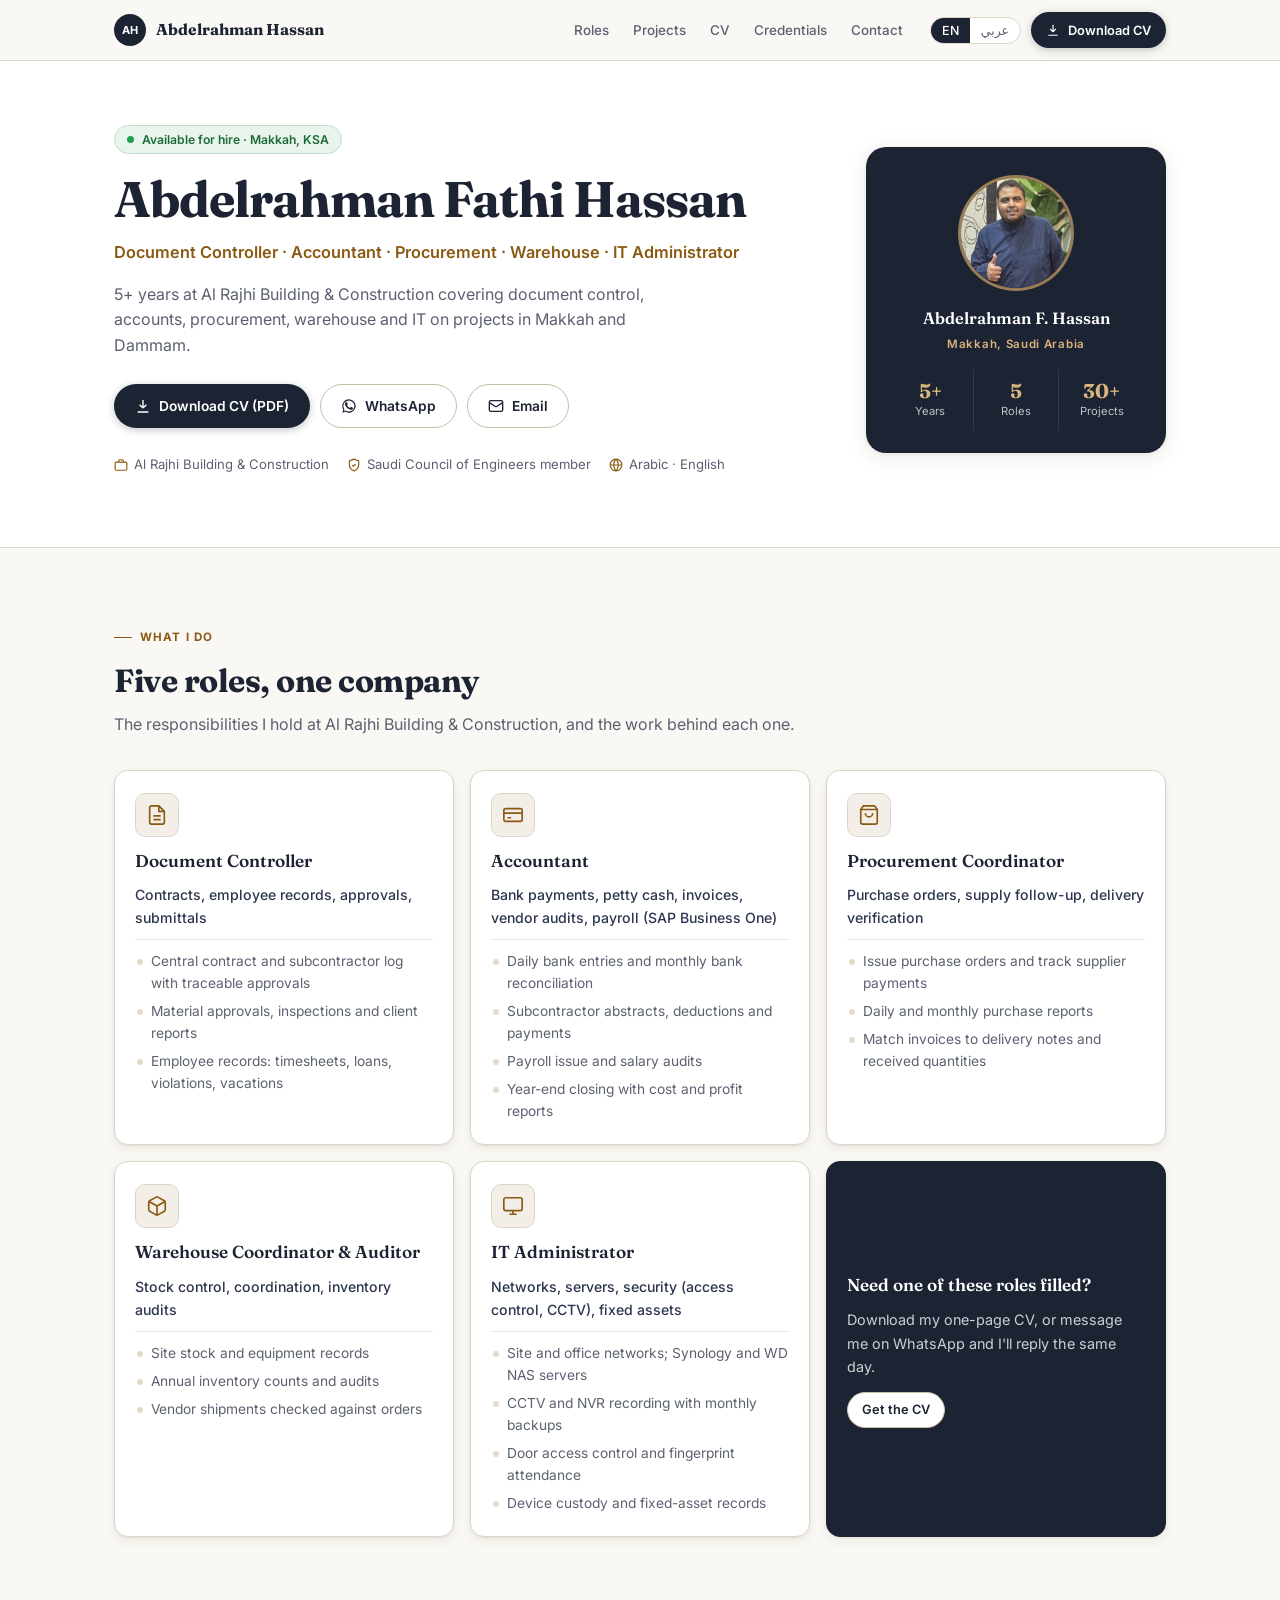
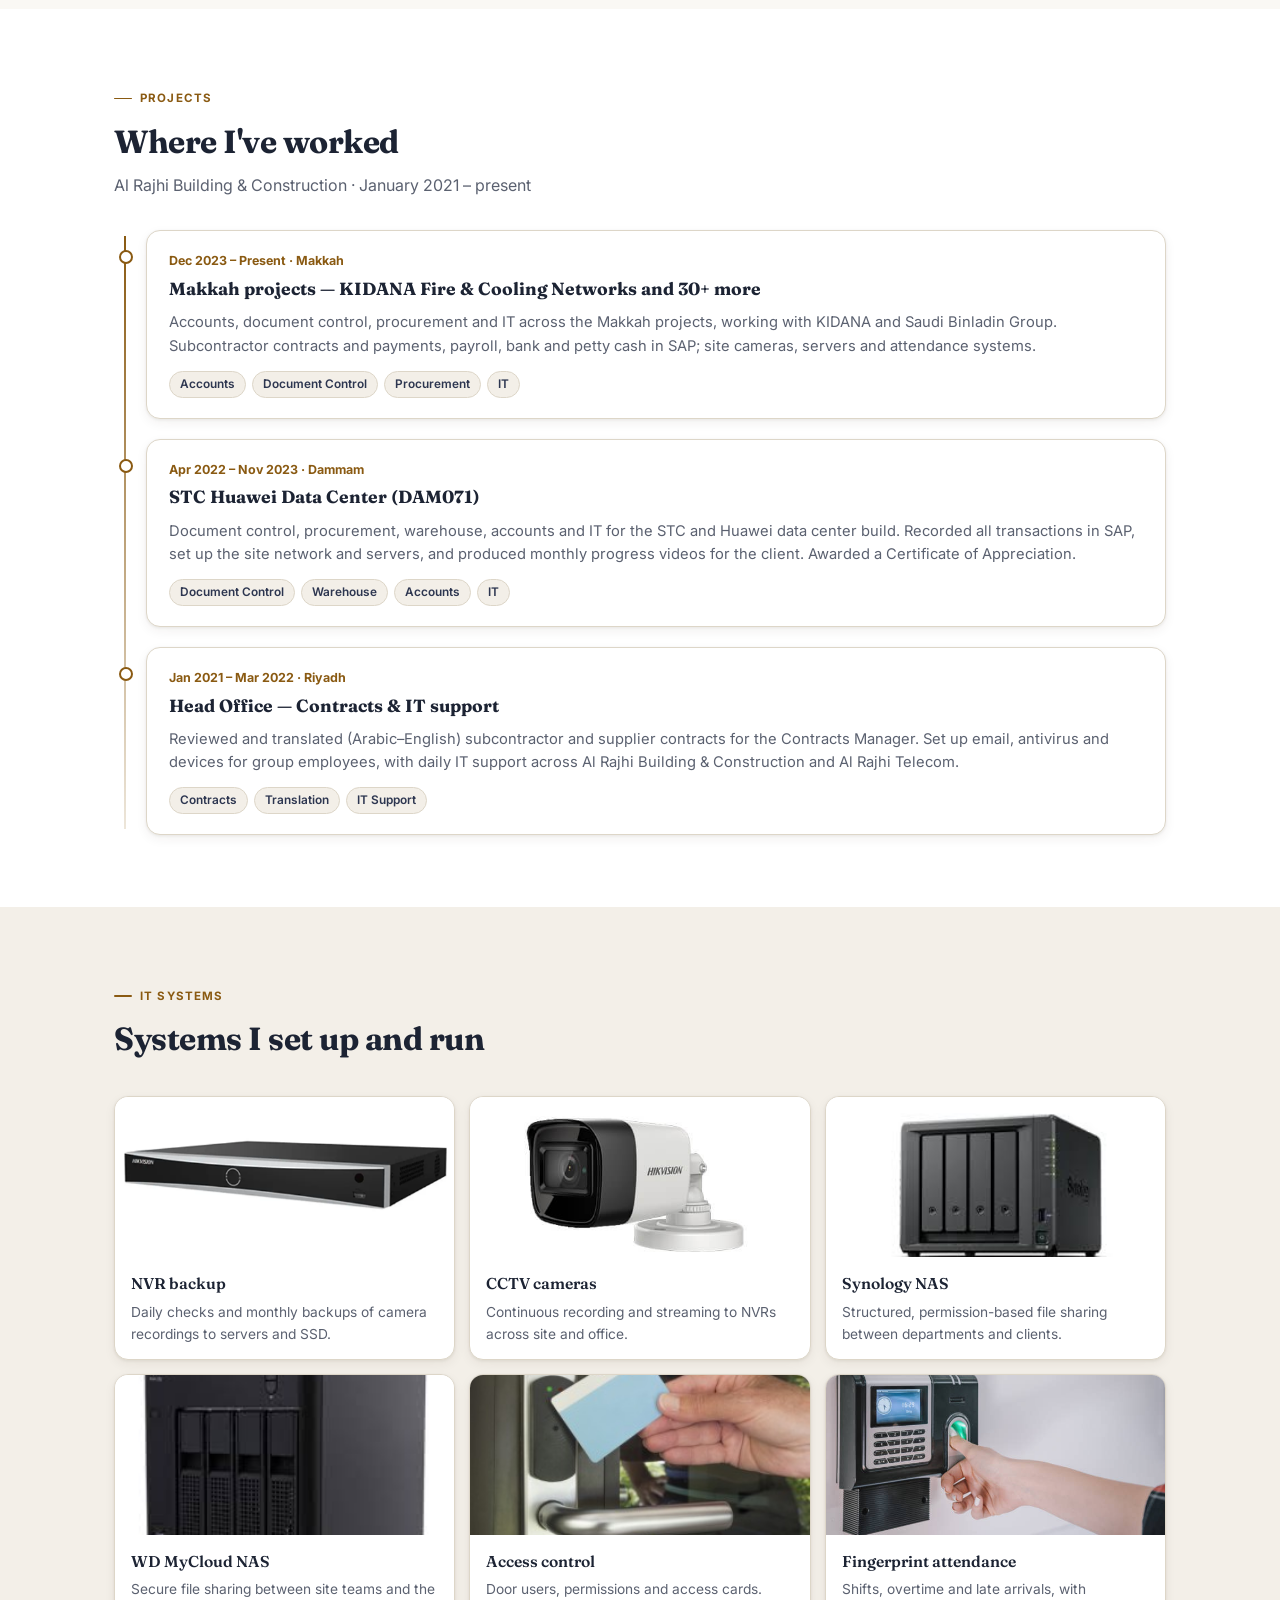
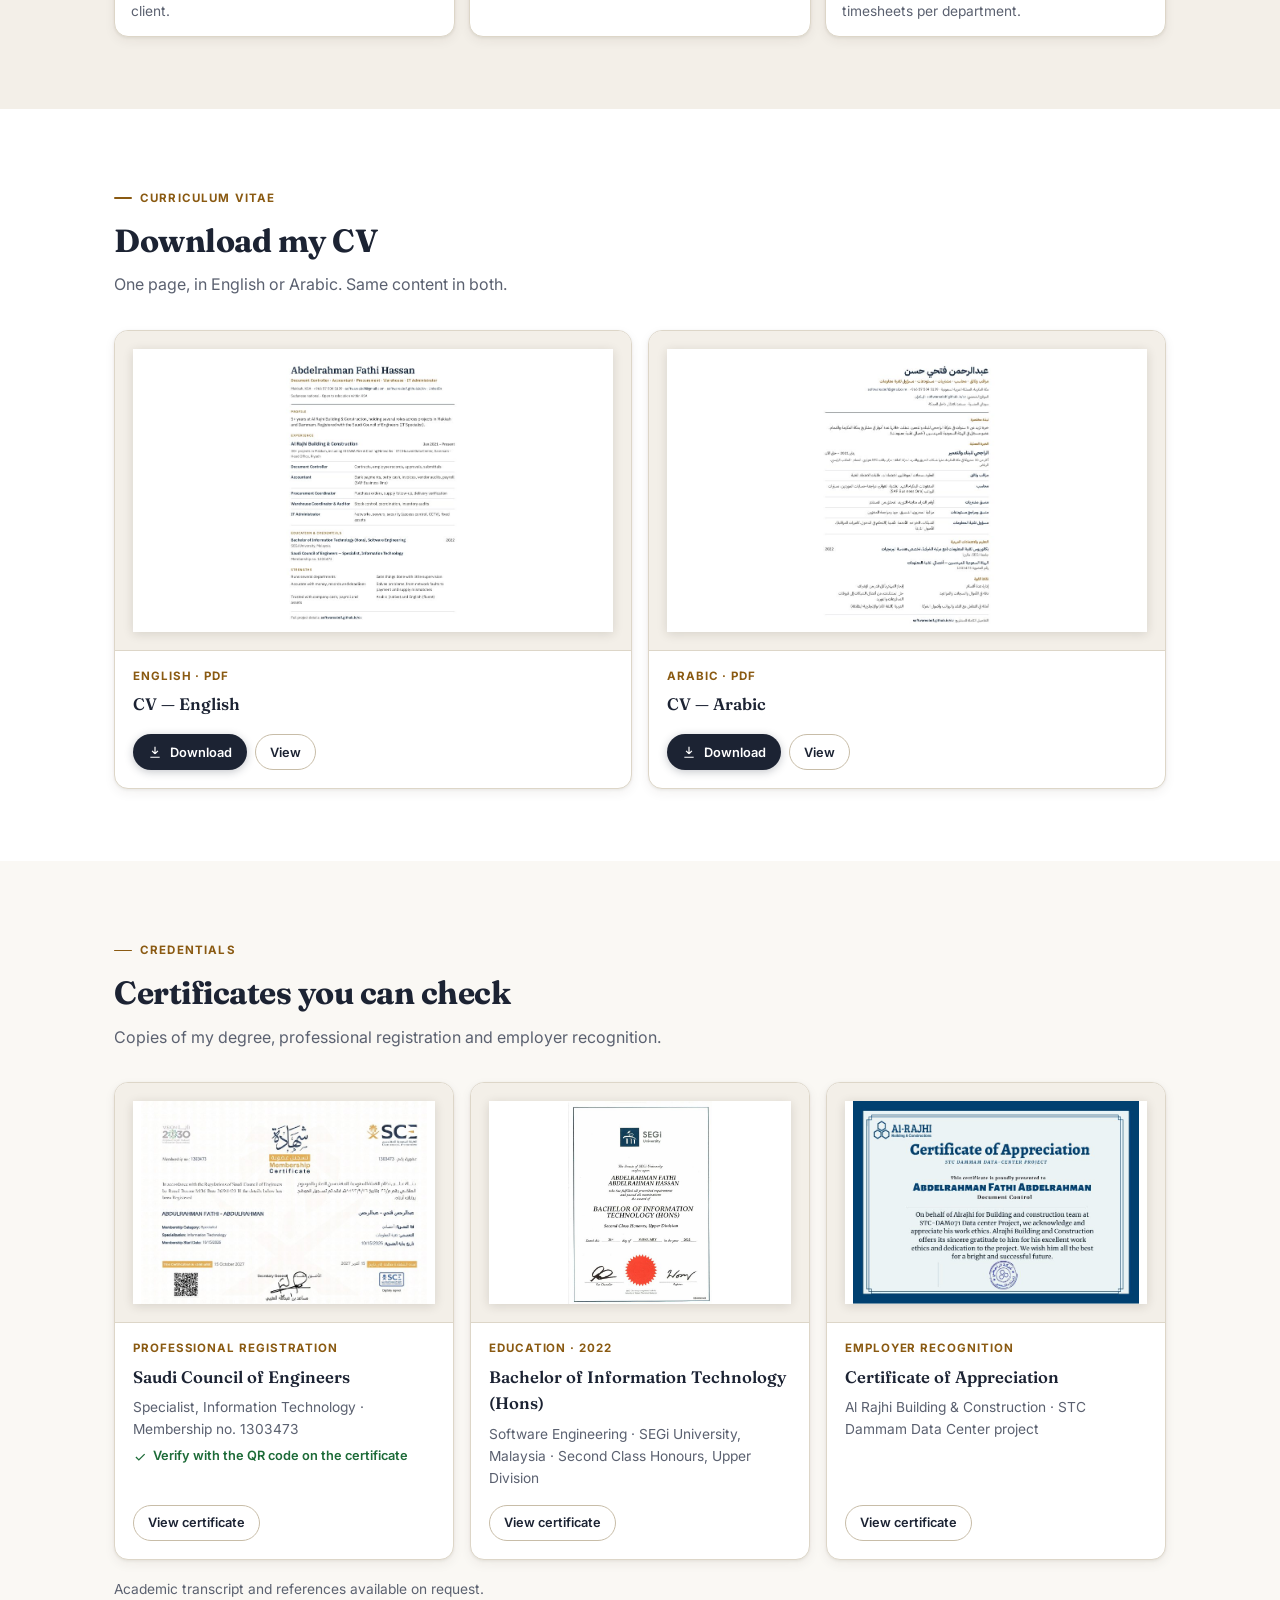
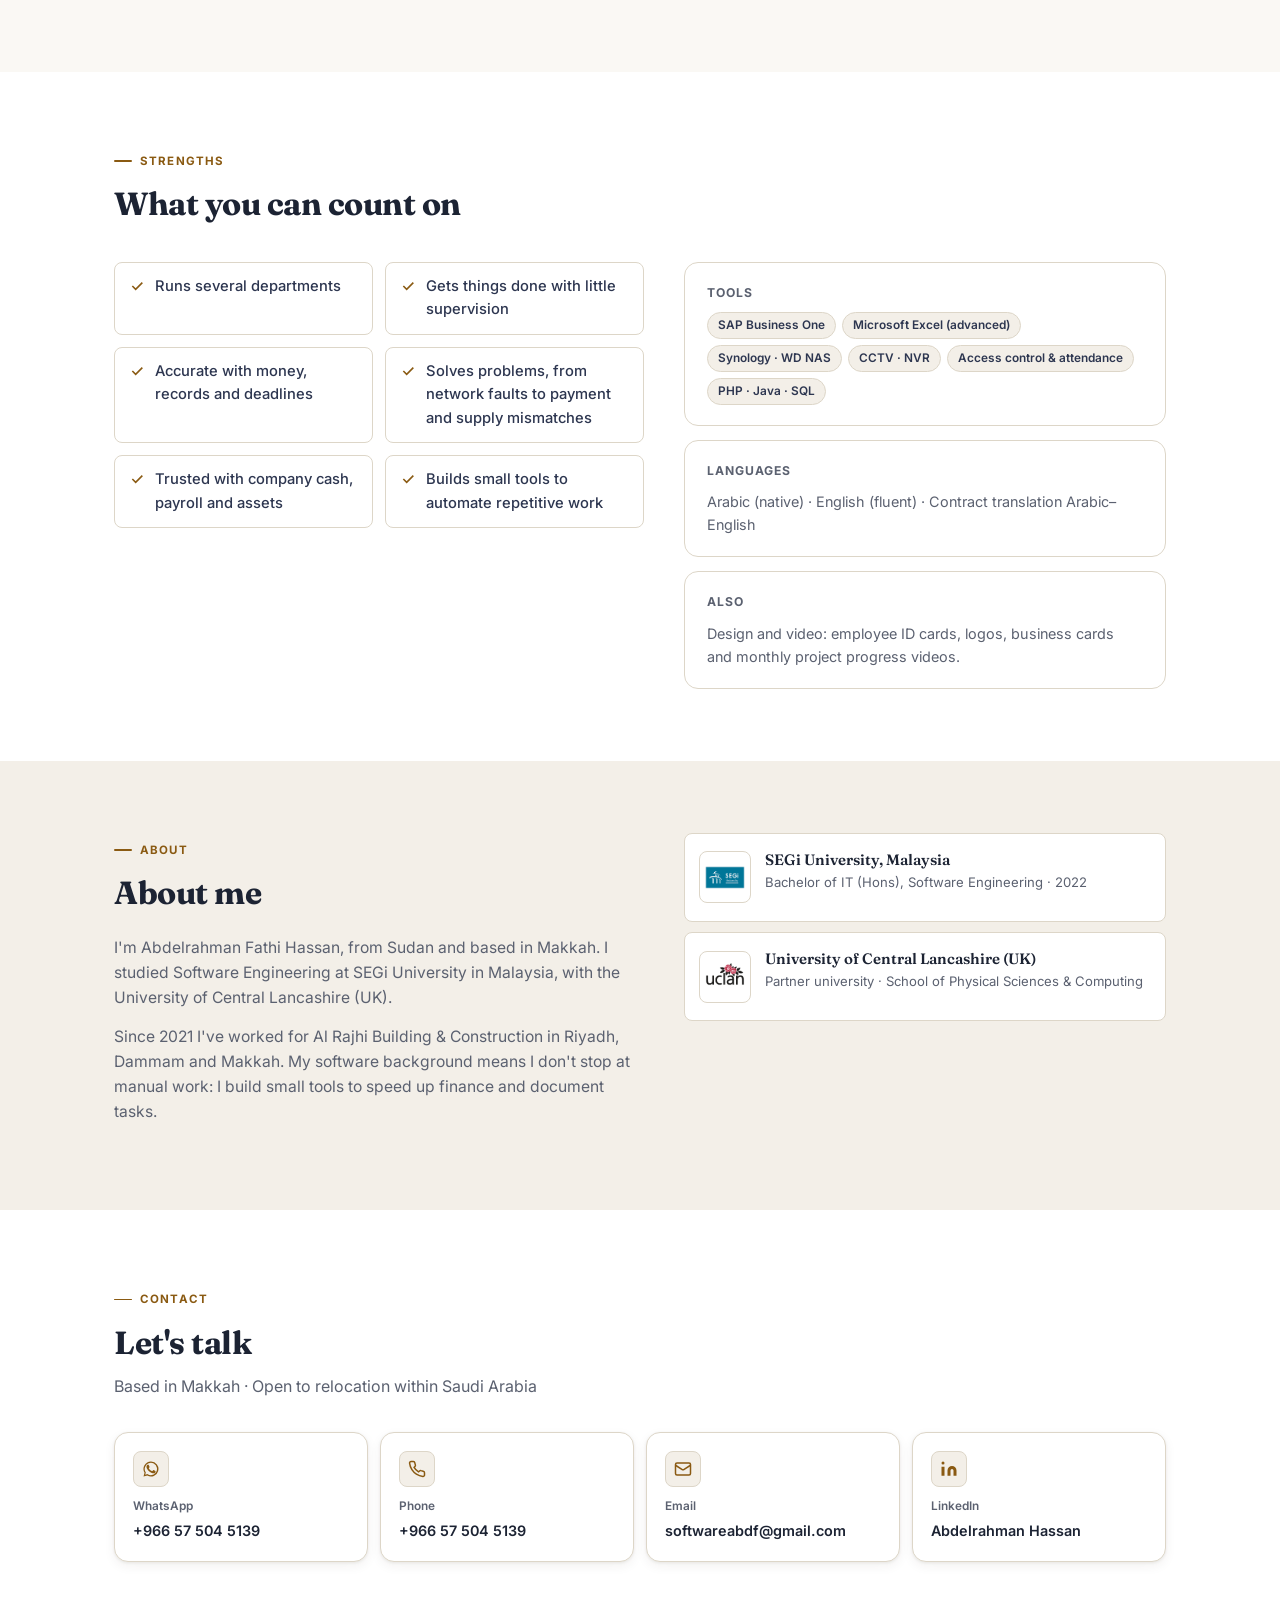
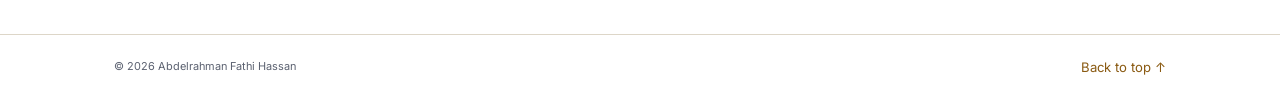
==== commit e2c80d35: "Add files via upload" ====
--- a/index.html
+++ b/index.html
@@ -1,3810 +1,621 @@
 <!doctype html>
 <html lang="en" dir="ltr">
-    <head>
-        <meta charset="utf-8" />
-        <meta name="viewport" content="width=device-width,initial-scale=1" />
-        <title>Abdulrahman Hassan — Document Controller</title>
-        <meta
-            name="description"
-            content="Document Controller, Accounts Assistant & IT Support — Abdulrahman Fathi Hassan, Makkah KSA"
-        />
-        <link
-            href="https://fonts.googleapis.com/css2?family=Fraunces:ital,wght@0,300;0,400;0,600;0,700;1,400&family=Inter:wght@400;500;600;700&family=JetBrains+Mono:wght@400;500&display=swap"
-            rel="stylesheet"
-        />
-        <style>
-            /* ─── TOKENS ─── */
-            :root {
-                --ivory: #faf8f4;
-                --ivory2: #f3efe8;
-                --beige: #ede6da;
-                --beige2: #e4dac8;
-                --white: #ffffff;
-                --bronze: #9b6b3e;
-                --bronze2: #7a5230;
-                --bronze-t: rgba(155, 107, 62, 0.1);
-                --bronze-b: rgba(155, 107, 62, 0.2);
-                --navy: #1c2333;
-                --navy2: #2d3650;
-                --ink: #2a2a2a;
-                --muted: #6b7280;
-                --faint: #9ca3af;
-                --border: #ddd6c8;
-                --border2: #c8bda8;
-                --shadow-s:
-                    0 1px 3px rgba(44, 35, 20, 0.07),
-                    0 4px 12px rgba(44, 35, 20, 0.06);
-                --shadow-m:
-                    0 4px 20px rgba(44, 35, 20, 0.1),
-                    0 1px 4px rgba(44, 35, 20, 0.06);
-                --shadow-l: 0 12px 40px rgba(44, 35, 20, 0.13);
-                --r: 14px;
-                --r-sm: 8px;
-                --r-lg: 20px;
-            }
-
-            /* ─── RESET ─── */
-            *,
-            *::before,
-            *::after {
-                box-sizing: border-box;
-                margin: 0;
-                padding: 0;
-            }
-            html {
-                scroll-behavior: smooth;
-            }
-            body {
-                font-family: "Inter", system-ui, sans-serif;
-                background: var(--ivory);
-                color: var(--ink);
-                line-height: 1.65;
-                overflow-x: hidden;
-            }
-            img {
-                max-width: 100%;
-                height: auto;
-                display: block;
-            }
-            a {
-                color: var(--bronze);
-                text-decoration: none;
-                transition: color 0.2s;
-            }
-            a:hover {
-                color: var(--bronze2);
-            }
-
-            /* ─── SCROLLBAR ─── */
-            ::-webkit-scrollbar {
-                width: 5px;
-            }
-            ::-webkit-scrollbar-track {
-                background: var(--ivory2);
-            }
-            ::-webkit-scrollbar-thumb {
-                background: var(--bronze);
-                border-radius: 99px;
-            }
-
-            /* ─── LAYOUT ─── */
-            .wrap {
-                width: 100%;
-                max-width: 1100px;
-                margin: 0 auto;
-                padding: 0 24px;
-            }
-
-            /* ─── HEADER ─── */
-            .site-header {
-                position: sticky;
-                top: 0;
-                z-index: 200;
-                background: rgba(250, 248, 244, 0.92);
-                backdrop-filter: blur(16px);
-                border-bottom: 1px solid var(--border);
-            }
-            .header-inner {
-                display: flex;
-                align-items: center;
-                min-height: 60px;
-                gap: 16px;
-            }
-            .brand {
-                display: inline-flex;
-                align-items: center;
-                gap: 10px;
-                font-family: "Fraunces", Georgia, serif;
-                font-weight: 700;
-                font-size: 0.95rem;
-                color: var(--navy);
-                letter-spacing: 0.01em;
-            }
-            .brand-seal {
-                width: 32px;
-                height: 32px;
-                border-radius: 50%;
-                background: var(--navy);
-                color: #fff;
-                font-size: 11px;
-                font-weight: 700;
-                font-family: "Inter", sans-serif;
-                display: flex;
-                align-items: center;
-                justify-content: center;
-                letter-spacing: 0.03em;
-            }
-            .site-nav {
-                margin-left: auto;
-            }
-            .site-nav ul {
-                display: flex;
-                list-style: none;
-                gap: 2px;
-            }
-            .site-nav a {
-                color: var(--muted);
-                font-size: 0.81rem;
-                font-weight: 500;
-                padding: 5px 11px;
-                border-radius: 99px;
-                transition: all 0.2s;
-            }
-            .site-nav a:hover {
-                color: var(--navy);
-                background: var(--beige);
-            }
-            .header-right {
-                display: flex;
-                align-items: center;
-                gap: 10px;
-                margin-left: 16px;
-            }
-            .lang-toggle {
-                display: flex;
-                border-radius: 99px;
-                border: 1px solid var(--border);
-                overflow: hidden;
-                background: var(--white);
-            }
-            .lang-btn {
-                border: none;
-                background: transparent;
-                padding: 4px 10px;
-                font-size: 0.74rem;
-                cursor: pointer;
-                color: var(--muted);
-                font-family: "Inter", sans-serif;
-                transition: all 0.2s;
-            }
-            .lang-btn.active {
-                background: var(--navy);
-                color: #fff;
-            }
-            .btn {
-                display: inline-flex;
-                align-items: center;
-                justify-content: center;
-                padding: 8px 18px;
-                border-radius: 99px;
-                border: 1px solid transparent;
-                font-size: 0.82rem;
-                font-weight: 600;
-                cursor: pointer;
-                transition: all 0.2s;
-                white-space: nowrap;
-                font-family: "Inter", sans-serif;
-            }
-            .btn-primary {
-                background: var(--navy);
-                color: #fff;
-                box-shadow: 0 2px 8px rgba(28, 35, 51, 0.25);
-            }
-            .btn-primary:hover {
-                background: var(--navy2);
-                color: #fff;
-                transform: translateY(-1px);
-            }
-            .btn-outline {
-                border-color: var(--border2);
-                color: var(--navy);
-                background: var(--white);
-            }
-            .btn-outline:hover {
-                border-color: var(--bronze);
-                color: var(--bronze);
-            }
-            .nav-toggle {
-                display: none;
-                background: none;
-                border: 0;
-                padding: 8px;
-                cursor: pointer;
-                margin-left: auto;
-            }
-            .bar {
-                display: block;
-                width: 22px;
-                height: 2px;
-                background: var(--navy);
-                border-radius: 2px;
-                margin: 5px 0;
-                transition: all 0.3s;
-            }
-
-            /* ─── HERO ─── */
-            .hero {
-                background: var(--white);
-                border-bottom: 1px solid var(--border);
-                padding: 72px 0 80px;
-            }
-            .hero-grid {
-                display: grid;
-                grid-template-columns: 1fr 300px;
-                gap: 56px;
-                align-items: center;
-            }
-            .hero-eyebrow {
-                display: inline-flex;
-                align-items: center;
-                gap: 8px;
-                padding: 4px 12px;
-                border-radius: 99px;
-                background: var(--bronze-t);
-                border: 1px solid var(--bronze-b);
-                color: var(--bronze2);
-                font-size: 0.71rem;
-                font-weight: 600;
-                letter-spacing: 0.07em;
-                text-transform: uppercase;
-                margin-bottom: 18px;
-            }
-            .hero-eyebrow-dot {
-                width: 6px;
-                height: 6px;
-                border-radius: 50%;
-                background: var(--bronze);
-                animation: blink 2s infinite;
-            }
-            @keyframes blink {
-                0%,
-                100% {
-                    opacity: 1;
-                }
-                50% {
-                    opacity: 0.3;
-                }
-            }
-            .hero h1 {
-                font-family: "Fraunces", Georgia, serif;
-                font-weight: 700;
-                font-size: clamp(28px, 3.8vw, 48px);
-                line-height: 1.12;
-                letter-spacing: -0.025em;
-                color: var(--navy);
-                margin-bottom: 18px;
-            }
-            .hero h1 em {
-                font-style: italic;
-                color: var(--bronze);
-                font-weight: 400;
-            }
-            .hero-sub {
-                color: var(--muted);
-                font-size: 1rem;
-                max-width: 480px;
-                margin-bottom: 28px;
-                line-height: 1.72;
-            }
-            .hero-actions {
-                display: flex;
-                flex-wrap: wrap;
-                gap: 10px;
-                margin-bottom: 28px;
-            }
-            .hero-meta {
-                display: flex;
-                flex-wrap: wrap;
-                gap: 16px;
-            }
-            .meta-item {
-                display: inline-flex;
-                align-items: center;
-                gap: 6px;
-                font-size: 0.77rem;
-                color: var(--faint);
-            }
-            .meta-item svg {
-                flex-shrink: 0;
-                color: var(--bronze);
-            }
-
-            /* Profile card */
-            .profile-card {
-                background: var(--navy);
-                border-radius: var(--r-lg);
-                padding: 28px 22px 24px;
-                box-shadow: var(--shadow-l);
-                position: relative;
-                overflow: hidden;
-                color: #fff;
-            }
-            .profile-card::before {
-                content: "";
-                position: absolute;
-                inset: 0;
-                background: radial-gradient(
-                    ellipse 120% 80% at 10% -10%,
-                    rgba(155, 107, 62, 0.35) 0%,
-                    transparent 55%
-                );
-                pointer-events: none;
-            }
-            .profile-card::after {
-                content: "";
-                position: absolute;
-                top: -1px;
-                left: 15%;
-                right: 15%;
-                height: 2px;
-                background: linear-gradient(
-                    90deg,
-                    transparent,
-                    rgba(155, 107, 62, 0.8),
-                    transparent
-                );
-            }
-            .profile-img-wrap {
-                display: flex;
-                justify-content: center;
-                margin-bottom: 16px;
-                position: relative;
-            }
-            .profile-img {
-                width: 108px;
-                height: 108px;
-                border-radius: 50%;
-                object-fit: cover;
-                object-position: top center;
-                border: 3px solid rgba(155, 107, 62, 0.6);
-                box-shadow: 0 0 0 6px rgba(155, 107, 62, 0.12);
-                position: relative;
-                z-index: 1;
-            }
-            .profile-online {
-                position: absolute;
-                bottom: 5px;
-                right: calc(50% - 64px);
-                width: 16px;
-                height: 16px;
-                border-radius: 50%;
-                background: #22c55e;
-                border: 2px solid var(--navy);
-                z-index: 2;
-            }
-            .profile-name {
-                text-align: center;
-                font-family: "Fraunces", Georgia, serif;
-                font-weight: 600;
-                font-size: 0.97rem;
-                color: #fff;
-                margin-bottom: 3px;
-            }
-            .profile-role {
-                text-align: center;
-                font-size: 0.68rem;
-                color: rgba(155, 107, 62, 0.9);
-                letter-spacing: 0.08em;
-                text-transform: uppercase;
-                font-weight: 600;
-                margin-bottom: 16px;
-            }
-            .profile-stats {
-                display: grid;
-                grid-template-columns: 1fr 1fr 1fr;
-                gap: 1px;
-                background: rgba(255, 255, 255, 0.08);
-                border-radius: 10px;
-                overflow: hidden;
-                margin-bottom: 16px;
-            }
-            .stat-cell {
-                background: rgba(255, 255, 255, 0.04);
-                padding: 10px 6px;
-                text-align: center;
-            }
-            .stat-n {
-                font-family: "Fraunces", Georgia, serif;
-                font-weight: 700;
-                font-size: 1.15rem;
-                color: rgba(155, 107, 62, 0.9);
-            }
-            .stat-l {
-                font-size: 0.6rem;
-                color: rgba(255, 255, 255, 0.4);
-                text-transform: uppercase;
-                letter-spacing: 0.05em;
-            }
-            .profile-pills {
-                display: flex;
-                flex-wrap: wrap;
-                gap: 5px;
-            }
-            .pill {
-                display: inline-flex;
-                padding: 3px 9px;
-                border-radius: 99px;
-                font-size: 0.67rem;
-                font-weight: 600;
-                background: rgba(255, 255, 255, 0.08);
-                border: 1px solid rgba(255, 255, 255, 0.12);
-                color: rgba(255, 255, 255, 0.75);
-                transition: all 0.2s;
-            }
-            .pill:hover {
-                background: rgba(155, 107, 62, 0.2);
-                border-color: rgba(155, 107, 62, 0.4);
-                color: #fff;
-            }
-
-            /* ─── SECTIONS ─── */
-            .section {
-                padding: 64px 0;
-            }
-            .section-white {
-                background: var(--white);
-            }
-            .section-ivory {
-                background: var(--ivory);
-            }
-            .section-beige {
-                background: var(--ivory2);
-            }
-            .section-warm {
-                background: var(--beige);
-            }
-
-            .section-head {
-                margin-bottom: 36px;
-            }
-            .section-eyebrow {
-                display: inline-flex;
-                align-items: center;
-                gap: 7px;
-                font-size: 0.68rem;
-                font-weight: 700;
-                letter-spacing: 0.1em;
-                text-transform: uppercase;
-                color: var(--bronze);
-                margin-bottom: 8px;
-            }
-            .section-eyebrow::before {
-                content: "";
-                width: 18px;
-                height: 1.5px;
-                background: var(--bronze);
-                border-radius: 2px;
-            }
-            .section-head h2 {
-                font-family: "Fraunces", Georgia, serif;
-                font-weight: 700;
-                font-size: clamp(22px, 2.4vw, 30px);
-                color: var(--navy);
-                letter-spacing: -0.02em;
-                margin-bottom: 6px;
-            }
-            .section-head p {
-                color: var(--muted);
-                font-size: 0.9rem;
-            }
-
-            /* ─── TIMELINE ─── */
-            .timeline {
-                position: relative;
-                padding-left: 32px;
-            }
-            .timeline::before {
-                content: "";
-                position: absolute;
-                left: 10px;
-                top: 6px;
-                bottom: 6px;
-                width: 1.5px;
-                background: linear-gradient(
-                    180deg,
-                    var(--bronze) 0%,
-                    var(--beige) 100%
-                );
-            }
-            .tl-item {
-                position: relative;
-                margin-bottom: 24px;
-            }
-            .tl-item:last-child {
-                margin-bottom: 0;
-            }
-            .tl-dot {
-                position: absolute;
-                left: -26px;
-                top: 16px;
-                width: 14px;
-                height: 14px;
-                border-radius: 50%;
-                background: var(--white);
-                border: 2.5px solid var(--bronze);
-                box-shadow: 0 0 0 3px rgba(155, 107, 62, 0.12);
-            }
-            .tl-card {
-                background: var(--white);
-                border: 1px solid var(--border);
-                border-radius: var(--r);
-                padding: 20px 22px;
-                box-shadow: var(--shadow-s);
-                transition: all 0.25s;
-            }
-            .tl-card:hover {
-                border-color: var(--bronze-b);
-                box-shadow: var(--shadow-m);
-                transform: translateX(3px);
-            }
-            .tl-meta {
-                font-size: 0.69rem;
-                color: var(--bronze);
-                font-weight: 700;
-                letter-spacing: 0.05em;
-                text-transform: uppercase;
-                margin-bottom: 5px;
-                font-family: "JetBrains Mono", monospace;
-            }
-            .tl-title {
-                font-family: "Fraunces", Georgia, serif;
-                font-weight: 700;
-                font-size: 1.05rem;
-                color: var(--navy);
-                margin-bottom: 4px;
-            }
-            .tl-company {
-                font-size: 0.78rem;
-                color: var(--bronze2);
-                font-weight: 500;
-                margin-bottom: 10px;
-            }
-            .tl-body {
-                font-size: 0.86rem;
-                color: var(--muted);
-                line-height: 1.65;
-            }
-            .tl-tags {
-                display: flex;
-                flex-wrap: wrap;
-                gap: 5px;
-                margin-top: 12px;
-            }
-            .tl-tag {
-                padding: 3px 9px;
-                border-radius: 99px;
-                font-size: 0.66rem;
-                font-weight: 600;
-                background: var(--ivory2);
-                border: 1px solid var(--border);
-                color: var(--navy2);
-            }
-
-            /* ─── ICON CARDS (Accounts, Management) ─── */
-            .icon-grid {
-                display: grid;
-                gap: 14px;
-            }
-            .ig3 {
-                grid-template-columns: repeat(3, 1fr);
-            }
-            .ig2 {
-                grid-template-columns: repeat(2, 1fr);
-            }
-            .icard {
-                background: var(--white);
-                border: 1px solid var(--border);
-                border-radius: var(--r);
-                padding: 22px 18px;
-                box-shadow: var(--shadow-s);
-                transition: all 0.25s;
-                display: flex;
-                flex-direction: column;
-            }
-            .icard:hover {
-                border-color: var(--bronze-b);
-                box-shadow: var(--shadow-m);
-                transform: translateY(-3px);
-            }
-            .icard-icon {
-                width: 44px;
-                height: 44px;
-                border-radius: 10px;
-                background: var(--ivory2);
-                border: 1px solid var(--border);
-                display: flex;
-                align-items: center;
-                justify-content: center;
-                margin-bottom: 12px;
-                flex-shrink: 0;
-            }
-            .icard-icon svg {
-                color: var(--bronze);
-                flex-shrink: 0;
-            }
-            .icard-badge {
-                display: inline-flex;
-                padding: 2px 8px;
-                border-radius: 99px;
-                font-size: 0.62rem;
-                font-weight: 700;
-                letter-spacing: 0.06em;
-                text-transform: uppercase;
-                background: var(--bronze-t);
-                border: 1px solid var(--bronze-b);
-                color: var(--bronze2);
-                margin-bottom: 8px;
-                align-self: flex-start;
-            }
-            .icard-title {
-                font-family: "Fraunces", Georgia, serif;
-                font-weight: 600;
-                font-size: 0.92rem;
-                color: var(--navy);
-                margin-bottom: 6px;
-            }
-            .icard-text {
-                font-size: 0.81rem;
-                color: var(--muted);
-                line-height: 1.55;
-                flex: 1;
-            }
-
-            /* ─── PHOTO CARDS (IT section — keep real photos) ─── */
-            .pcard {
-                background: var(--white);
-                border: 1px solid var(--border);
-                border-radius: var(--r);
-                overflow: hidden;
-                box-shadow: var(--shadow-s);
-                transition: all 0.25s;
-                display: flex;
-                flex-direction: column;
-            }
-            .pcard:hover {
-                border-color: var(--bronze-b);
-                box-shadow: var(--shadow-m);
-                transform: translateY(-3px);
-            }
-            .pcard-img {
-                width: 100%;
-                height: 150px;
-                object-fit: cover;
-                background: var(--ivory2);
-            }
-            .pcard-body {
-                padding: 14px 16px;
-                flex: 1;
-                display: flex;
-                flex-direction: column;
-            }
-            .pcard-badge {
-                display: inline-flex;
-                padding: 2px 8px;
-                border-radius: 99px;
-                font-size: 0.62rem;
-                font-weight: 700;
-                letter-spacing: 0.06em;
-                text-transform: uppercase;
-                background: var(--bronze-t);
-                border: 1px solid var(--bronze-b);
-                color: var(--bronze2);
-                margin-bottom: 8px;
-                align-self: flex-start;
-            }
-            .pcard-title {
-                font-family: "Fraunces", Georgia, serif;
-                font-weight: 600;
-                font-size: 0.9rem;
-                color: var(--navy);
-                margin-bottom: 5px;
-            }
-            .pcard-text {
-                font-size: 0.8rem;
-                color: var(--muted);
-                line-height: 1.55;
-                flex: 1;
-            }
-
-            /* ─── MEDIA CARDS (illustrated, for Design work) ─── */
-            .dcard {
-                background: var(--white);
-                border: 1px solid var(--border);
-                border-radius: var(--r);
-                overflow: hidden;
-                box-shadow: var(--shadow-s);
-                transition: all 0.25s;
-                display: flex;
-                flex-direction: column;
-            }
-            .dcard:hover {
-                border-color: var(--bronze-b);
-                box-shadow: var(--shadow-m);
-                transform: translateY(-3px);
-            }
-            .dcard-fig {
-                height: 160px;
-                display: flex;
-                align-items: center;
-                justify-content: center;
-                background: var(--ivory2);
-                border-bottom: 1px solid var(--border);
-            }
-            .dcard-body {
-                padding: 14px 16px;
-                flex: 1;
-                display: flex;
-                flex-direction: column;
-            }
-            .dcard-badge {
-                display: inline-flex;
-                padding: 2px 8px;
-                border-radius: 99px;
-                font-size: 0.62rem;
-                font-weight: 700;
-                letter-spacing: 0.06em;
-                text-transform: uppercase;
-                background: var(--bronze-t);
-                border: 1px solid var(--bronze-b);
-                color: var(--bronze2);
-                margin-bottom: 8px;
-                align-self: flex-start;
-            }
-            .dcard-title {
-                font-family: "Fraunces", Georgia, serif;
-                font-weight: 600;
-                font-size: 0.9rem;
-                color: var(--navy);
-                margin-bottom: 5px;
-            }
-            .dcard-text {
-                font-size: 0.8rem;
-                color: var(--muted);
-                line-height: 1.55;
-                flex: 1;
-            }
-
-            /* ─── CV PREVIEW ─── */
-            .cv-box {
-                background: var(--white);
-                border: 1px solid var(--border);
-                border-radius: var(--r-lg);
-                padding: 36px 40px;
-                box-shadow: var(--shadow-m);
-                position: relative;
-                overflow: hidden;
-            }
-            .cv-box::before {
-                content: "";
-                position: absolute;
-                top: 0;
-                left: 0;
-                right: 0;
-                height: 3px;
-                background: linear-gradient(
-                    90deg,
-                    var(--navy),
-                    var(--bronze),
-                    var(--navy)
-                );
-            }
-            .cv-header {
-                display: grid;
-                grid-template-columns: 90px 1fr;
-                gap: 22px;
-                align-items: start;
-                margin-bottom: 26px;
-                padding-bottom: 22px;
-                border-bottom: 1px solid var(--border);
-            }
-            .cv-photo {
-                width: 90px;
-                height: 90px;
-                border-radius: 10px;
-                object-fit: cover;
-                object-position: top;
-                border: 1px solid var(--border2);
-            }
-            .cv-name {
-                font-family: "Fraunces", Georgia, serif;
-                font-weight: 700;
-                font-size: 1.5rem;
-                color: var(--navy);
-                letter-spacing: -0.02em;
-                margin-bottom: 3px;
-            }
-            .cv-role-line {
-                font-size: 0.78rem;
-                color: var(--bronze2);
-                font-weight: 600;
-                text-transform: uppercase;
-                letter-spacing: 0.07em;
-                margin-bottom: 10px;
-            }
-            .cv-contacts {
-                display: flex;
-                flex-wrap: wrap;
-                gap: 12px;
-            }
-            .cv-ci {
-                display: inline-flex;
-                align-items: center;
-                gap: 5px;
-                font-size: 0.75rem;
-                color: var(--muted);
-            }
-            .cv-ci svg {
-                color: var(--bronze);
-                flex-shrink: 0;
-            }
-            .cv-sec {
-                margin-bottom: 20px;
-            }
-            .cv-sec-title {
-                font-family: "Fraunces", Georgia, serif;
-                font-weight: 600;
-                font-size: 0.8rem;
-                color: var(--navy);
-                text-transform: uppercase;
-                letter-spacing: 0.08em;
-                border-bottom: 1.5px solid var(--beige2);
-                padding-bottom: 5px;
-                margin-bottom: 10px;
-            }
-            .cv-2col {
-                display: grid;
-                grid-template-columns: 1fr 1fr;
-                gap: 16px;
-            }
-            .cv-job {
-                margin-bottom: 14px;
-            }
-            .cv-job-title {
-                font-weight: 700;
-                font-size: 0.87rem;
-                color: var(--navy);
-                margin-bottom: 1px;
-            }
-            .cv-job-co {
-                font-size: 0.76rem;
-                color: var(--bronze2);
-                font-weight: 500;
-                margin-bottom: 2px;
-            }
-            .cv-job-date {
-                font-size: 0.68rem;
-                color: var(--faint);
-                font-family: "JetBrains Mono", monospace;
-                margin-bottom: 6px;
-            }
-            .cv-job ul {
-                list-style: none;
-            }
-            .cv-job li {
-                font-size: 0.78rem;
-                color: var(--muted);
-                padding-left: 13px;
-                position: relative;
-                margin-bottom: 3px;
-                line-height: 1.5;
-            }
-            .cv-job li::before {
-                content: "▸";
-                position: absolute;
-                left: 0;
-                color: var(--bronze);
-                font-size: 0.68rem;
-            }
-            .cv-skill-group {
-                margin-bottom: 8px;
-            }
-            .cv-skill-label {
-                font-size: 0.7rem;
-                font-weight: 700;
-                color: var(--navy2);
-                text-transform: uppercase;
-                letter-spacing: 0.05em;
-                margin-bottom: 4px;
-            }
-            .cv-skill-tags {
-                display: flex;
-                flex-wrap: wrap;
-                gap: 4px;
-            }
-            .cv-skill-tag {
-                padding: 2px 8px;
-                border-radius: 99px;
-                font-size: 0.68rem;
-                font-weight: 600;
-                background: var(--ivory2);
-                border: 1px solid var(--border);
-                color: var(--navy2);
-            }
-
-            /* ─── SKILL BARS ─── */
-            .skill-bars {
-                display: flex;
-                flex-direction: column;
-                gap: 13px;
-            }
-            .br-row {
-            }
-            .br-label {
-                display: flex;
-                justify-content: space-between;
-                font-size: 0.77rem;
-                margin-bottom: 5px;
-            }
-            .br-name {
-                color: var(--navy2);
-                font-weight: 500;
-            }
-            .br-pct {
-                color: var(--bronze2);
-                font-weight: 700;
-                font-family: "JetBrains Mono", monospace;
-            }
-            .br-track {
-                height: 4px;
-                background: var(--beige);
-                border-radius: 99px;
-                overflow: hidden;
-            }
-            .br-fill {
-                height: 100%;
-                border-radius: 99px;
-                background: linear-gradient(
-                    90deg,
-                    var(--bronze),
-                    var(--bronze2)
-                );
-                transform: scaleX(0);
-                transform-origin: left;
-                transition: transform 1.2s cubic-bezier(0.22, 1, 0.36, 1);
-            }
-            .br-fill.go {
-                transform: scaleX(1);
-            }
-
-            /* ─── SKILL CARDS ─── */
-            .sk-grid {
-                display: grid;
-                grid-template-columns: repeat(2, 1fr);
-                gap: 12px;
-            }
-            .sk-card {
-                background: var(--white);
-                border: 1px solid var(--border);
-                border-radius: var(--r-sm);
-                padding: 14px;
-                transition: all 0.25s;
-            }
-            .sk-card:hover {
-                border-color: var(--bronze-b);
-                box-shadow: var(--shadow-s);
-                transform: translateY(-2px);
-            }
-            .sk-icon {
-                font-size: 20px;
-                margin-bottom: 8px;
-            }
-            .sk-kicker {
-                font-size: 0.61rem;
-                font-weight: 700;
-                letter-spacing: 0.09em;
-                text-transform: uppercase;
-                color: var(--faint);
-                margin-bottom: 3px;
-            }
-            .sk-name {
-                font-family: "Fraunces", Georgia, serif;
-                font-weight: 600;
-                font-size: 0.86rem;
-                color: var(--navy);
-                margin-bottom: 3px;
-            }
-            .sk-desc {
-                font-size: 0.75rem;
-                color: var(--muted);
-            }
-
-            /* ─── EDU / CERT ─── */
-            .edu-card {
-                display: flex;
-                gap: 14px;
-                align-items: center;
-                background: var(--white);
-                border: 1px solid var(--border);
-                border-radius: var(--r-sm);
-                padding: 14px;
-                margin-bottom: 10px;
-                transition: all 0.25s;
-            }
-            .edu-card:hover {
-                border-color: var(--bronze-b);
-            }
-            .edu-logo {
-                width: 52px;
-                height: 52px;
-                border-radius: 8px;
-                object-fit: contain;
-                background: var(--white);
-                border: 1px solid var(--border);
-                padding: 4px;
-                flex-shrink: 0;
-            }
-            .edu-info h4 {
-                font-family: "Fraunces", Georgia, serif;
-                font-weight: 600;
-                font-size: 0.85rem;
-                color: var(--navy);
-                margin-bottom: 2px;
-            }
-            .edu-info p {
-                font-size: 0.73rem;
-                color: var(--muted);
-            }
-            .edu-info a {
-                font-size: 0.73rem;
-                color: var(--bronze);
-            }
-            .cert-box {
-                padding: 14px 16px;
-                border-radius: var(--r-sm);
-                background: rgba(155, 107, 62, 0.06);
-                border: 1px solid rgba(155, 107, 62, 0.18);
-                margin-top: 10px;
-            }
-            .cert-box-title {
-                font-size: 0.68rem;
-                font-weight: 700;
-                text-transform: uppercase;
-                letter-spacing: 0.07em;
-                color: var(--bronze2);
-                margin-bottom: 3px;
-            }
-            .cert-box-body {
-                font-size: 0.79rem;
-                color: var(--muted);
-            }
-
-            /* ─── QUOTE ─── */
-            .quote-band {
-                background: var(--navy);
-                color: #fff;
-                padding: 56px 0;
-                text-align: center;
-            }
-            .quote-band blockquote {
-                font-family: "Fraunces", Georgia, serif;
-                font-size: clamp(18px, 2vw, 24px);
-                font-weight: 400;
-                font-style: italic;
-                line-height: 1.5;
-                color: rgba(255, 255, 255, 0.85);
-                max-width: 640px;
-                margin: 0 auto 10px;
-            }
-            .quote-band blockquote strong {
-                color: rgba(155, 107, 62, 0.9);
-                font-style: normal;
-            }
-            .quote-attr {
-                font-size: 0.75rem;
-                color: rgba(255, 255, 255, 0.35);
-                letter-spacing: 0.06em;
-                text-transform: uppercase;
-            }
-
-            /* ─── CONTACT ─── */
-            .contact-grid {
-                display: grid;
-                grid-template-columns: repeat(3, 1fr);
-                gap: 12px;
-            }
-            .cc {
-                display: flex;
-                flex-direction: column;
-                gap: 5px;
-                padding: 16px 18px;
-                border-radius: var(--r);
-                border: 1px solid var(--border);
-                background: var(--white);
-                box-shadow: var(--shadow-s);
-                transition: all 0.25s;
-            }
-            .cc:hover {
-                border-color: var(--bronze-b);
-                box-shadow: var(--shadow-m);
-                transform: translateY(-3px);
-            }
-            .cc-icon {
-                width: 34px;
-                height: 34px;
-                border-radius: 8px;
-                background: var(--ivory2);
-                border: 1px solid var(--border);
-                display: flex;
-                align-items: center;
-                justify-content: center;
-                margin-bottom: 3px;
-            }
-            .cc-icon svg {
-                color: var(--bronze);
-            }
-            .cc-label {
-                font-size: 0.68rem;
-                color: var(--faint);
-                text-transform: uppercase;
-                letter-spacing: 0.06em;
-            }
-            .cc-val {
-                font-size: 0.85rem;
-                color: var(--navy);
-                font-weight: 500;
-            }
-
-            /* ─── FOOTER ─── */
-            .site-footer {
-                border-top: 1px solid var(--border);
-                background: var(--white);
-                padding: 22px 0;
-            }
-            .footer-inner {
-                display: flex;
-                align-items: center;
-                justify-content: space-between;
-                font-size: 0.79rem;
-                color: var(--faint);
-            }
-            .footer-nav a {
-                color: var(--faint);
-                margin-left: 14px;
-                font-size: 0.77rem;
-                transition: color 0.2s;
-            }
-            .footer-nav a:hover {
-                color: var(--bronze);
-            }
-
-            /* ─── REVEAL ─── */
-            .reveal {
-                opacity: 0;
-                transform: translateY(20px);
-                transition:
-                    opacity 0.5s ease,
-                    transform 0.5s ease;
-            }
-            .reveal.in {
-                opacity: 1;
-                transform: none;
-            }
-
-            /* ─── RESPONSIVE ─── */
-            @media (max-width: 1024px) {
-                .hero-grid {
-                    grid-template-columns: 1fr;
-                }
-                .profile-card {
-                    max-width: 360px;
-                }
-                .ig3 {
-                    grid-template-columns: repeat(2, 1fr);
-                }
-                .contact-grid {
-                    grid-template-columns: repeat(2, 1fr);
-                }
-                .cv-2col {
-                    grid-template-columns: 1fr;
-                }
-                .cv-header {
-                    grid-template-columns: 1fr;
-                }
-            }
-            @media (max-width: 768px) {
-                .site-nav {
-                    display: none;
-                    position: absolute;
-                    top: 60px;
-                    left: 0;
-                    right: 0;
-                    background: rgba(250, 248, 244, 0.98);
-                    border-bottom: 1px solid var(--border);
-                    z-index: 199;
-                }
-                .site-nav.open {
-                    display: block;
-                }
-                .site-nav ul {
-                    flex-direction: column;
-                    padding: 10px 20px;
-                    gap: 3px;
-                }
-                .header-right {
-                    display: none;
-                }
-                .nav-toggle {
-                    display: block;
-                }
-                .ig3,
-                .ig2 {
-                    grid-template-columns: 1fr;
-                }
-                .icon-grid.ig2 {
-                    grid-template-columns: 1fr;
-                }
-                .sk-grid {
-                    grid-template-columns: 1fr;
-                }
-                .contact-grid {
-                    grid-template-columns: 1fr;
-                }
-                .hero {
-                    padding: 52px 0 56px;
-                }
-                .cv-box {
-                    padding: 22px 20px;
-                }
-                .section {
-                    padding: 48px 0;
-                }
-                .quote-band {
-                    padding: 40px 0;
-                }
-            }
-            @media (max-width: 520px) {
-                .hero h1 {
-                    font-size: 1.7rem;
-                }
-                .timeline {
-                    padding-left: 22px;
-                }
-                .cv-header {
-                    grid-template-columns: 1fr;
-                }
-                .cv-box {
-                    padding: 18px 16px;
-                }
-            }
-
-            /* ─── RTL ─── */
-            body.ar {
-                direction: rtl;
-            }
-            body.ar .section-eyebrow::before {
-                display: none;
-            }
-            body.ar .section-eyebrow::after {
-                content: "";
-                width: 18px;
-                height: 1.5px;
-                background: var(--bronze);
-                border-radius: 2px;
-            }
-            body.ar .timeline {
-                padding-left: 0;
-                padding-right: 32px;
-            }
-            body.ar .timeline::before {
-                left: auto;
-                right: 10px;
-            }
-            body.ar .tl-dot {
-                left: auto;
-                right: -26px;
-            }
-            body.ar .tl-card:hover {
-                transform: translateX(-3px);
-            }
-            body.ar .header-inner {
-                flex-direction: row-reverse;
-            }
-            body.ar .site-nav {
-                margin-left: 0;
-                margin-right: auto;
-            }
-            body.ar .header-right {
-                margin-left: 0;
-                margin-right: 16px;
-            }
-            body.ar .br-fill {
-                transform-origin: right;
-            }
-            body.ar .cv-job li {
-                padding-left: 0;
-                padding-right: 13px;
-            }
-            body.ar .cv-job li::before {
-                left: auto;
-                right: 0;
-            }
-            body.ar .section-eyebrow {
-                flex-direction: row-reverse;
-            }
-            body.ar .footer-inner {
-                flex-direction: row-reverse;
-            }
-            body.ar .footer-nav a {
-                margin-left: 0;
-                margin-right: 14px;
-            }
-        </style>
-    </head>
-    <body>
-        <!-- ══ HEADER ══ -->
-        <header class="site-header">
-            <div class="wrap header-inner">
-                <a class="brand" href="#top">
-                    <span class="brand-seal">AH</span>
-                    <span data-en="Abdulrahman Hassan" data-ar="عبدالرحمن حسن"
-                        >Abdulrahman Hassan</span
-                    >
-                </a>
-                <button
-                    class="nav-toggle"
-                    aria-label="Menu"
-                    aria-expanded="false"
-                >
-                    <span class="bar"></span><span class="bar"></span
-                    ><span class="bar"></span>
-                </button>
-                <nav class="site-nav">
-                    <ul>
-                        <li>
-                            <a
-                                href="#projects"
-                                data-en="Projects"
-                                data-ar="المشاريع"
-                                >Projects</a
-                            >
-                        </li>
-                        <li>
-                            <a
-                                href="#accounts"
-                                data-en="Accounts"
-                                data-ar="الحسابات"
-                                >Accounts</a
-                            >
-                        </li>
-                        <li>
-                            <a href="#it" data-en="IT" data-ar="تقنية المعلومات"
-                                >IT</a
-                            >
-                        </li>
-                        <li>
-                            <a href="#media" data-en="Media" data-ar="الوسائط"
-                                >Media</a
-                            >
-                        </li>
-                        <li>
-                            <a href="#cv" data-en="CV" data-ar="السيرة">CV</a>
-                        </li>
-                        <li>
-                            <a
-                                href="#skills"
-                                data-en="Skills"
-                                data-ar="المهارات"
-                                >Skills</a
-                            >
-                        </li>
-                        <li>
-                            <a
-                                href="#contact"
-                                data-en="Contact"
-                                data-ar="التواصل"
-                                >Contact</a
-                            >
-                        </li>
-                        <!-- CV links (mobile) - open in new tab -->
-                    </ul>
-                </nav>
-                <div class="header-right">
-                    <div class="lang-toggle">
-                        <button class="lang-btn active" data-lang="en">
-                            EN
-                        </button>
-                        <button class="lang-btn" data-lang="ar">عربي</button>
-                    </div>
-                    <!-- CV view buttons (desktop) - open in new tab -->
-                    <a
-                        class="btn btn-outline"
-                        href="CV-Abdulrahman-F.pdf"
-                        target="_blank"
-                        title="View Standard CV"
-                        style="padding: 4px 12px; font-size: 0.75rem"
-                        >CV</a
-                    >
-                    <a
-                        class="btn btn-outline"
-                        href="ATS-CV-Abdulrahman-F.pdf"
-                        target="_blank"
-                        title="View ATS-Friendly CV"
-                        style="padding: 4px 12px; font-size: 0.75rem"
-                        >ATS CV</a
-                    >
-                    <a
-                        class="btn btn-primary"
-                        href="#contact"
-                        data-en="Hire Me"
-                        data-ar="توظيفي"
-                        >Hire Me</a
-                    >
-                </div>
-            </div>
-        </header>
-
-        <main id="top">
-            <!-- ══ HERO ══ -->
-            <section class="hero">
-                <div class="wrap hero-grid">
-                    <div class="reveal">
-                        <div class="hero-eyebrow">
-                            <span class="hero-eyebrow-dot"></span>
-                            <span
-                                data-en="Available for hire · Makkah, KSA"
-                                data-ar="متاح للتوظيف · مكة المكرمة"
-                                >Available for hire · Makkah, KSA</span
-                            >
-                        </div>
-                        <h1
-                            data-en="A combination of Document Controller,<br/><em>Accountant,</em> and IT Operator in one person."
-                            data-ar="مجموعة من مهارات التوثيق<br/>و<em>المحاسبة</em> وتقنية المعلومات في شخص واحد."
-                        >
-                            A combination of Document Controller,<br /><em
-                                >Accountant,</em
-                            >
-                            and IT Operator in one person.
-                        </h1>
-                        <p
-                            class="hero-sub"
-                            data-en="Strong addition to your workflow, controlling IT, Accounts and Document Control system while solving anything."
-                            data-ar="إضافة قوية لأي فريق، أتحكم في تقنية المعلومات والحسابات وضبط الوثائق بينما أحل أي مشكلة."
-                        >
-                            Strong addition to your workflow, controlling IT,
-                            Accounts and Document Control system while solving
-                            anything.
-                        </p>
-                        <div class="hero-actions">
-                            <a
-                                class="btn btn-primary"
-                                href="#projects"
-                                data-en="View Projects"
-                                data-ar="عرض المشاريع"
-                                >View Projects</a
-                            >
-                            <a
-                                class="btn btn-outline"
-                                href="#cv"
-                                data-en="View CV"
-                                data-ar="السيرة الذاتية"
-                                >View CV</a
-                            >
-                            <a
-                                class="btn btn-outline"
-                                href="#contact"
-                                data-en="Contact Me"
-                                data-ar="تواصل معي"
-                                >Contact Me</a
-                            >
-                        </div>
-                        <div class="hero-meta">
-                            <span class="meta-item">
-                                <svg
-                                    width="13"
-                                    height="13"
-                                    fill="none"
-                                    stroke="currentColor"
-                                    stroke-width="2"
-                                    viewBox="0 0 24 24"
-                                >
-                                    <path
-                                        d="M12 2C8.13 2 5 5.13 5 9c0 5.25 7 13 7 13s7-7.75 7-13c0-3.87-3.13-7-7-7z"
-                                    />
-                                    <circle cx="12" cy="9" r="2.5" />
-                                </svg>
-                                <span
-                                    data-en="Makkah, Saudi Arabia"
-                                    data-ar="مكة المكرمة، المملكة العربية السعودية"
-                                    >Makkah, Saudi Arabia</span
-                                >
-                            </span>
-                            <span class="meta-item">
-                                <svg
-                                    width="13"
-                                    height="13"
-                                    fill="none"
-                                    stroke="currentColor"
-                                    stroke-width="2"
-                                    viewBox="0 0 24 24"
-                                >
-                                    <rect
-                                        x="2"
-                                        y="7"
-                                        width="20"
-                                        height="14"
-                                        rx="2"
-                                    />
-                                    <path
-                                        d="M16 7V5a2 2 0 0 0-2-2h-4a2 2 0 0 0-2 2v2"
-                                    />
-                                </svg>
-                                <span
-                                    data-en="Al-Rajhi Building &amp; Construction"
-                                    data-ar="الراجحي للبناء والتعمير"
-                                    >Al-Rajhi Building &amp; Construction</span
-                                >
-                            </span>
-                            <span class="meta-item">
-                                <svg
-                                    width="13"
-                                    height="13"
-                                    fill="none"
-                                    stroke="currentColor"
-                                    stroke-width="2"
-                                    viewBox="0 0 24 24"
-                                >
-                                    <circle cx="12" cy="12" r="10" />
-                                    <path d="M12 6v6l4 2" />
-                                </svg>
-                                <span
-                                    data-en="4+ Years Experience"
-                                    data-ar="+4 سنوات خبرة"
-                                    >4+ Years Experience</span
-                                >
-                            </span>
-                        </div>
-                    </div>
-                    <div class="reveal">
-                        <div class="profile-card">
-                            <div class="profile-img-wrap">
-                                <img
-                                    class="profile-img"
-                                    src="images/profile.jpg"
-                                    alt="Abdulrahman Hassan"
-                                />
-                                <span class="profile-online"></span>
-                            </div>
-                            <div class="profile-name">
-                                Abdulrahman F. Hassan
-                            </div>
-                            <div
-                                class="profile-role"
-                                data-en="Accounts · IT · Doc Control"
-                                data-ar="حسابات · تقنية معلومات · توثيق"
-                            >
-                                Accounts · IT · Doc Control
-                            </div>
-                            <div class="profile-stats">
-                                <div class="stat-cell">
-                                    <div class="stat-n">4+</div>
-                                    <div
-                                        class="stat-l"
-                                        data-en="Years"
-                                        data-ar="سنوات"
-                                    >
-                                        Years
-                                    </div>
-                                </div>
-                                <div class="stat-cell">
-                                    <div class="stat-n">3</div>
-                                    <div
-                                        class="stat-l"
-                                        data-en="Roles"
-                                        data-ar="أدوار"
-                                    >
-                                        Roles
-                                    </div>
-                                </div>
-                                <div class="stat-cell">
-                                    <div class="stat-n">900+</div>
-                                    <div
-                                        class="stat-l"
-                                        data-en="People"
-                                        data-ar="موظف"
-                                    >
-                                        People
-                                    </div>
-                                </div>
-                            </div>
-                            <div class="profile-pills">
-                                <span class="pill">SAP B1</span>
-                                <span class="pill">IT Support</span>
-                                <span class="pill">NAS / NVR</span>
-                                <span class="pill">PHP · Java</span>
-                                <span class="pill">Doc Control</span>
-                            </div>
-                        </div>
-                    </div>
-                </div>
-            </section>
-
-            <!-- ══ PROJECTS ══ -->
-            <section id="projects" class="section section-ivory">
-                <div class="wrap reveal">
-                    <div class="section-head">
-                        <div
-                            class="section-eyebrow"
-                            data-en="Projects"
-                            data-ar="المشاريع"
-                        >
-                            Projects
-                        </div>
-                        <h2 data-en="Key Projects" data-ar="المشاريع الرئيسية">
-                            Key Projects
-                        </h2>
-                        <p
-                            data-en="Al-Rajhi Building &amp; Construction · 2021 → Present"
-                            data-ar="الراجحي للبناء والتعمير · 2021 → حتى الآن"
-                        >
-                            Al-Rajhi Building &amp; Construction · 2021 →
-                            Present
-                        </p>
-                    </div>
-                    <div class="timeline">
-                        <div class="tl-item">
-                            <div class="tl-dot"></div>
-                            <div class="tl-card">
-                                <div
-                                    class="tl-meta"
-                                    data-en="Dec 2023 → Present · Makkah"
-                                    data-ar="ديسمبر 2023 → حتى الآن · مكة المكرمة"
-                                >
-                                    Dec 2023 → Present · Makkah
-                                </div>
-                                <div
-                                    class="tl-title"
-                                    data-en="Makkah Fire &amp; Cooling Network — KIDANA"
-                                    data-ar="شبكة الحريق والتبريد بمكة المكرمة — كدانة"
-                                >
-                                    Makkah Fire &amp; Cooling Network — KIDANA
-                                </div>
-                                <div
-                                    class="tl-company"
-                                    data-en="Al-Rajhi Building &amp; Construction · Chief Accounts Assistant"
-                                    data-ar="الراجحي للبناء والتعمير · مساعد حسابات رئيسي"
-                                >
-                                    Al-Rajhi Building &amp; Construction · Chief
-                                    Accounts Assistant
-                                </div>
-                                <div
-                                    class="tl-body"
-                                    data-en="Worked alongside KIDANA and Saudi Binladin Group managing 900+ subcontractors. Handled all SAP financial entries, contracts, invoices, petty cash, bank transactions, and employee payroll. Maintained NVR cameras, server infrastructure, and fingerprint attendance systems throughout the project."
-                                    data-ar="عملت بالتعاون مع كدانة ومجموعة بن لادن لإدارة أكثر من 900 مقاول فرعي. تعاملت مع جميع قيود SAP المالية والعقود والفواتير والعهد والمعاملات البنكية وكشوف الرواتب."
-                                >
-                                    Worked alongside KIDANA and Saudi Binladin
-                                    Group managing 900+ subcontractors. Handled
-                                    all SAP financial entries, contracts,
-                                    invoices, petty cash, bank transactions, and
-                                    employee payroll. Maintained NVR cameras,
-                                    server infrastructure, and fingerprint
-                                    attendance systems throughout the project.
-                                </div>
-                                <div class="tl-tags">
-                                    <span class="tl-tag">SAP Business One</span
-                                    ><span class="tl-tag"
-                                        >Contract Management</span
-                                    ><span class="tl-tag">Petty Cash</span
-                                    ><span class="tl-tag"
-                                        >900+ Subcontractors</span
-                                    ><span class="tl-tag">Network Admin</span>
-                                </div>
-                            </div>
-                        </div>
-                        <div class="tl-item">
-                            <div class="tl-dot"></div>
-                            <div class="tl-card">
-                                <div
-                                    class="tl-meta"
-                                    data-en="Apr 2022 → Nov 2023 · Dammam"
-                                    data-ar="أبريل 2022 → نوفمبر 2023 · الدمام"
-                                >
-                                    Apr 2022 → Nov 2023 · Dammam
-                                </div>
-                                <div
-                                    class="tl-title"
-                                    data-en="STC Huawei Data Center [071] — Dammam"
-                                    data-ar="مركز بيانات STC هواوي [071] — الدمام"
-                                >
-                                    STC Huawei Data Center [071] — Dammam
-                                </div>
-                                <div
-                                    class="tl-company"
-                                    data-en="Al-Rajhi Building &amp; Construction · Document Controller &amp; Store Manager"
-                                    data-ar="الراجحي للبناء والتعمير · مسؤول وثائق ومدير مستودع مؤقت"
-                                >
-                                    Al-Rajhi Building &amp; Construction ·
-                                    Document Controller &amp; Store Manager
-                                </div>
-                                <div
-                                    class="tl-body"
-                                    data-en="Managed documents, procurement, IT, warehouse, and accounts in partnership with STC and Huawei. Recorded all transactions in SAP, configured site network and servers, produced monthly progress videos for the client. Received Certificate of Appreciation for outstanding work ethics."
-                                    data-ar="أدرت الوثائق والمشتريات وتقنية المعلومات والمستودعات والحسابات بالشراكة مع STC وهواوي. سجلت جميع المعاملات في SAP وأنتجت فيديوهات تقدم شهرية للعميل."
-                                >
-                                    Managed documents, procurement, IT,
-                                    warehouse, and accounts in partnership with
-                                    STC and Huawei. Recorded all transactions in
-                                    SAP, configured site network and servers,
-                                    produced monthly progress videos for the
-                                    client. Received Certificate of Appreciation
-                                    for outstanding work ethics.
-                                </div>
-                                <div class="tl-tags">
-                                    <span class="tl-tag">STC · Huawei</span
-                                    ><span class="tl-tag">SAP Finance</span
-                                    ><span class="tl-tag">Warehouse Mgmt</span
-                                    ><span class="tl-tag">IT Support</span
-                                    ><span class="tl-tag"
-                                        >Video Production</span
-                                    >
-                                </div>
-                            </div>
-                        </div>
-                        <div class="tl-item">
-                            <div class="tl-dot"></div>
-                            <div class="tl-card">
-                                <div
-                                    class="tl-meta"
-                                    data-en="Jan 2021 → Mar 2022 · Riyadh HQ"
-                                    data-ar="يناير 2021 → مارس 2022 · الرياض"
-                                >
-                                    Jan 2021 → Mar 2022 · Riyadh HQ
-                                </div>
-                                <div
-                                    class="tl-title"
-                                    data-en="Headquarters — IT &amp; Contracts Support"
-                                    data-ar="المقر الرئيسي — دعم تقنية المعلومات والعقود"
-                                >
-                                    Headquarters — IT &amp; Contracts Support
-                                </div>
-                                <div
-                                    class="tl-company"
-                                    data-en="Al-Rajhi Building &amp; Construction + Al-Rajhi Telecom · Riyadh"
-                                    data-ar="الراجحي للبناء والتعمير + الراجحي للاتصالات · الرياض"
-                                >
-                                    Al-Rajhi Building &amp; Construction +
-                                    Al-Rajhi Telecom · Riyadh
-                                </div>
-                                <div
-                                    class="tl-body"
-                                    data-en="Assisted the Contracts Manager with reviewing, translating, and analysing project contracts. Configured email accounts, antivirus, and devices for 900+ employees. Provided daily IT support to internal and external clients across the group."
-                                    data-ar="ساعدت مدير العقود في مراجعة وترجمة وتحليل العقود. هيأت حسابات البريد وبرامج الحماية والأجهزة لأكثر من 900 موظف."
-                                >
-                                    Assisted the Contracts Manager with
-                                    reviewing, translating, and analysing
-                                    project contracts. Configured email
-                                    accounts, antivirus, and devices for 900+
-                                    employees. Provided daily IT support to
-                                    internal and external clients across the
-                                    group.
-                                </div>
-                                <div class="tl-tags">
-                                    <span class="tl-tag">Contract Review</span
-                                    ><span class="tl-tag">IT Setup</span
-                                    ><span class="tl-tag">Device Config</span
-                                    ><span class="tl-tag"
-                                        >External Support</span
-                                    >
-                                </div>
-                            </div>
-                        </div>
-                    </div>
-                </div>
-            </section>
-
-            <!-- ══ ACCOUNTS ══ -->
-            <section id="accounts" class="section section-white">
-                <div class="wrap reveal">
-                    <div class="section-head">
-                        <div
-                            class="section-eyebrow"
-                            data-en="Accounts &amp; Finance"
-                            data-ar="الحسابات والمالية"
-                        >
-                            Accounts &amp; Finance
-                        </div>
-                        <h2
-                            data-en="Financial Operations"
-                            data-ar="العمليات المالية"
-                        >
-                            Financial Operations
-                        </h2>
-                        <p
-                            data-en="SAP Business One · Vendors · Subcontractors · Petty Cash · Bank · Year-End"
-                            data-ar="SAP Business One · الموردون · المقاولون الفرعيون · العهد · البنك · الإقفال السنوي"
-                        >
-                            SAP Business One · Vendors · Subcontractors · Petty
-                            Cash · Bank · Year-End
-                        </p>
-                    </div>
-                    <div class="icon-grid ig3">
-                        <div class="icard">
-                            <div class="icard-icon">
-                                <svg
-                                    width="22"
-                                    height="22"
-                                    fill="none"
-                                    stroke="currentColor"
-                                    stroke-width="1.8"
-                                    viewBox="0 0 24 24"
-                                >
-                                    <path
-                                        d="M17 21v-2a4 4 0 0 0-4-4H5a4 4 0 0 0-4 4v2"
-                                    />
-                                    <circle cx="9" cy="7" r="4" />
-                                    <path d="M23 21v-2a4 4 0 0 0-3-3.87" />
-                                    <path d="M16 3.13a4 4 0 0 1 0 7.75" />
-                                </svg>
-                            </div>
-                            <span class="icard-badge">SAP B1</span>
-                            <div
-                                class="icard-title"
-                                data-en="Vendor Management"
-                                data-ar="إدارة الموردين"
-                            >
-                                Vendor Management
-                            </div>
-                            <div
-                                class="icard-text"
-                                data-en="Record and reconcile vendor invoices against warehouse delivery notes in SAP for accurate, audit-ready statements."
-                                data-ar="تسجيل ومطابقة فواتير الموردين مع أوامر التسليم في SAP لكشوف دقيقة وجاهزة للتدقيق."
-                            >
-                                Record and reconcile vendor invoices against
-                                warehouse delivery notes in SAP for accurate,
-                                audit-ready statements.
-                            </div>
-                        </div>
-                        <div class="icard">
-                            <div class="icard-icon">
-                                <svg
-                                    width="22"
-                                    height="22"
-                                    fill="none"
-                                    stroke="currentColor"
-                                    stroke-width="1.8"
-                                    viewBox="0 0 24 24"
-                                >
-                                    <path
-                                        d="M14 2H6a2 2 0 0 0-2 2v16a2 2 0 0 0 2 2h12a2 2 0 0 0 2-2V8z"
-                                    />
-                                    <polyline points="14 2 14 8 20 8" />
-                                    <line x1="16" y1="13" x2="8" y2="13" />
-                                    <line x1="16" y1="17" x2="8" y2="17" />
-                                    <polyline points="10 9 9 9 8 9" />
-                                </svg>
-                            </div>
-                            <span class="icard-badge">SAP B1</span>
-                            <div
-                                class="icard-title"
-                                data-en="Subcontractors"
-                                data-ar="المقاولون الفرعيون"
-                            >
-                                Subcontractors
-                            </div>
-                            <div
-                                class="icard-text"
-                                data-en="Record abstracts, deductions, violations and payments to maintain clean, up-to-date subcontractor statements."
-                                data-ar="تسجيل المستخلصات والخصومات والمخالفات والمدفوعات للحفاظ على كشوف المقاولين الفرعيين دقيقة ومحدّثة."
-                            >
-                                Record abstracts, deductions, violations and
-                                payments to maintain clean, up-to-date
-                                subcontractor statements.
-                            </div>
-                        </div>
-                        <div class="icard">
-                            <div class="icard-icon">
-                                <svg
-                                    width="22"
-                                    height="22"
-                                    fill="none"
-                                    stroke="currentColor"
-                                    stroke-width="1.8"
-                                    viewBox="0 0 24 24"
-                                >
-                                    <rect
-                                        x="1"
-                                        y="4"
-                                        width="22"
-                                        height="16"
-                                        rx="2"
-                                        ry="2"
-                                    />
-                                    <line x1="1" y1="10" x2="23" y2="10" />
-                                </svg>
-                            </div>
-                            <span class="icard-badge">SAP B1</span>
-                            <div
-                                class="icard-title"
-                                data-en="Bank Transactions"
-                                data-ar="المعاملات البنكية"
-                            >
-                                Bank Transactions
-                            </div>
-                            <div
-                                class="icard-text"
-                                data-en="Daily bank entries and monthly reconciliations between physical bank statements and the SAP ledger."
-                                data-ar="قيود بنكية يومية وتسويات شهرية بين كشوف البنك الفعلية ودفاتر SAP."
-                            >
-                                Daily bank entries and monthly reconciliations
-                                between physical bank statements and the SAP
-                                ledger.
-                            </div>
-                        </div>
-                        <div class="icard">
-                            <div class="icard-icon">
-                                <svg
-                                    width="22"
-                                    height="22"
-                                    fill="none"
-                                    stroke="currentColor"
-                                    stroke-width="1.8"
-                                    viewBox="0 0 24 24"
-                                >
-                                    <circle cx="12" cy="12" r="10" />
-                                    <line x1="12" y1="8" x2="12" y2="16" />
-                                    <line x1="8" y1="12" x2="16" y2="12" />
-                                </svg>
-                            </div>
-                            <span class="icard-badge">SAP B1</span>
-                            <div
-                                class="icard-title"
-                                data-en="Petty Cash / Custody"
-                                data-ar="العهد / النثريات"
-                            >
-                                Petty Cash / Custody
-                            </div>
-                            <div
-                                class="icard-text"
-                                data-en="Inspect and record employee petty cash and engineer custody accounts with clear individual statements per holder."
-                                data-ar="فحص وتسجيل حسابات العهد والنثريات مع كشوف واضحة لكل حامل."
-                            >
-                                Inspect and record employee petty cash and
-                                engineer custody accounts with clear individual
-                                statements per holder.
-                            </div>
-                        </div>
-                        <div class="icard">
-                            <div class="icard-icon">
-                                <svg
-                                    width="22"
-                                    height="22"
-                                    fill="none"
-                                    stroke="currentColor"
-                                    stroke-width="1.8"
-                                    viewBox="0 0 24 24"
-                                >
-                                    <polyline
-                                        points="22 12 18 12 15 21 9 3 6 12 2 12"
-                                    />
-                                </svg>
-                            </div>
-                            <span class="icard-badge">SAP B1</span>
-                            <div
-                                class="icard-title"
-                                data-en="Year-End Closing"
-                                data-ar="الإقفال السنوي"
-                            >
-                                Year-End Closing
-                            </div>
-                            <div
-                                class="icard-text"
-                                data-en="Audit accounts, correct balances, and prepare cost &amp; profit reports for the full project year-end close."
-                                data-ar="مراجعة الحسابات وتصحيح الأرصدة وإعداد تقارير التكلفة والربحية للإقفال السنوي للمشروع."
-                            >
-                                Audit accounts, correct balances, and prepare
-                                cost &amp; profit reports for the full project
-                                year-end close.
-                            </div>
-                        </div>
-                        <div class="icard">
-                            <div class="icard-icon">
-                                <svg
-                                    width="22"
-                                    height="22"
-                                    fill="none"
-                                    stroke="currentColor"
-                                    stroke-width="1.8"
-                                    viewBox="0 0 24 24"
-                                >
-                                    <path
-                                        d="M21 16V8a2 2 0 0 0-1-1.73l-7-4a2 2 0 0 0-2 0l-7 4A2 2 0 0 0 3 8v8a2 2 0 0 0 1 1.73l7 4a2 2 0 0 0 2 0l7-4A2 2 0 0 0 21 16z"
-                                    />
-                                </svg>
-                            </div>
-                            <span class="icard-badge">SAP B1</span>
-                            <div
-                                class="icard-title"
-                                data-en="Warehouse Audit"
-                                data-ar="مراجعة المستودع"
-                            >
-                                Warehouse Audit
-                            </div>
-                            <div
-                                class="icard-text"
-                                data-en="Annual inventory, vendor shipment validation, and reconciliation of invoices with received quantities."
-                                data-ar="الجرد السنوي، التحقق من شحنات الموردين، ومطابقة الفواتير مع الكميات المستلمة."
-                            >
-                                Annual inventory, vendor shipment validation,
-                                and reconciliation of invoices with received
-                                quantities.
-                            </div>
-                        </div>
-                    </div>
-                </div>
-            </section>
-
-            <!-- ══ MANAGEMENT ══ -->
-            <section class="section section-beige">
-                <div class="wrap reveal">
-                    <div class="section-head">
-                        <div
-                            class="section-eyebrow"
-                            data-en="Management Support"
-                            data-ar="الدعم الإداري"
-                        >
-                            Management Support
-                        </div>
-                        <h2
-                            data-en="Operations &amp; Admin Support"
-                            data-ar="الدعم التشغيلي والإداري"
-                        >
-                            Operations &amp; Admin Support
-                        </h2>
-                    </div>
-                    <div class="icon-grid ig3">
-                        <div class="icard">
-                            <div class="icard-icon">
-                                <svg
-                                    width="22"
-                                    height="22"
-                                    fill="none"
-                                    stroke="currentColor"
-                                    stroke-width="1.8"
-                                    viewBox="0 0 24 24"
-                                >
-                                    <path
-                                        d="M20 21v-2a4 4 0 0 0-4-4H8a4 4 0 0 0-4 4v2"
-                                    />
-                                    <circle cx="12" cy="7" r="4" />
-                                </svg>
-                            </div>
-                            <span class="icard-badge">HR &amp; Admin</span>
-                            <div
-                                class="icard-title"
-                                data-en="Employee Records"
-                                data-ar="سجلات الموظفين"
-                            >
-                                Employee Records
-                            </div>
-                            <div
-                                class="icard-text"
-                                data-en="Timesheets, fingerprint attendance, loans, violations, deductions, salary audits, and vacation calculations."
-                                data-ar="الجداول الزمنية والبصمة والسلف والمخالفات وحسابات الرواتب والإجازات."
-                            >
-                                Timesheets, fingerprint attendance, loans,
-                                violations, deductions, salary audits, and
-                                vacation calculations.
-                            </div>
-                        </div>
-                        <div class="icard">
-                            <div class="icard-icon">
-                                <svg
-                                    width="22"
-                                    height="22"
-                                    fill="none"
-                                    stroke="currentColor"
-                                    stroke-width="1.8"
-                                    viewBox="0 0 24 24"
-                                >
-                                    <path
-                                        d="M6 2 3 6v14a2 2 0 0 0 2 2h14a2 2 0 0 0 2-2V6l-3-4z"
-                                    />
-                                    <line x1="3" y1="6" x2="21" y2="6" />
-                                    <path d="M16 10a4 4 0 0 1-8 0" />
-                                </svg>
-                            </div>
-                            <span class="icard-badge">Procurement</span>
-                            <div
-                                class="icard-title"
-                                data-en="Purchase Coordination"
-                                data-ar="تنسيق المشتريات"
-                            >
-                                Purchase Coordination
-                            </div>
-                            <div
-                                class="icard-text"
-                                data-en="Daily and monthly purchase reports tracking payments and invoices, coordinating with warehouse on material supply."
-                                data-ar="تقارير شراء يومية وشهرية تتبع المدفوعات والفواتير، بالتنسيق مع المستودع بشأن توريد المواد."
-                            >
-                                Daily and monthly purchase reports tracking
-                                payments and invoices, coordinating with
-                                warehouse on material supply.
-                            </div>
-                        </div>
-                        <div class="icard">
-                            <div class="icard-icon">
-                                <svg
-                                    width="22"
-                                    height="22"
-                                    fill="none"
-                                    stroke="currentColor"
-                                    stroke-width="1.8"
-                                    viewBox="0 0 24 24"
-                                >
-                                    <rect
-                                        x="2"
-                                        y="3"
-                                        width="20"
-                                        height="14"
-                                        rx="2"
-                                        ry="2"
-                                    />
-                                    <line x1="8" y1="21" x2="16" y2="21" />
-                                    <line x1="12" y1="17" x2="12" y2="21" />
-                                </svg>
-                            </div>
-                            <span class="icard-badge">Operations</span>
-                            <div
-                                class="icard-title"
-                                data-en="Systems Development"
-                                data-ar="تطوير الأنظمة"
-                            >
-                                Systems Development
-                            </div>
-                            <div
-                                class="icard-text"
-                                data-en="Built custom software tools to automate finance, procurement, and documentation workflows, reducing manual processing time."
-                                data-ar="بناء أدوات برمجية مخصصة لأتمتة المالية والمشتريات وسير عمل التوثيق وتقليل وقت المعالجة اليدوية."
-                            >
-                                Built custom software tools to automate finance,
-                                procurement, and documentation workflows,
-                                reducing manual processing time.
-                            </div>
-                        </div>
-                    </div>
-                </div>
-            </section>
-
-            <!-- ══ IT SOLUTIONS ══ -->
-            <section id="it" class="section section-white">
-                <div class="wrap reveal">
-                    <div class="section-head">
-                        <div
-                            class="section-eyebrow"
-                            data-en="IT Solutions"
-                            data-ar="حلول تقنية المعلومات"
-                        >
-                            IT Solutions
-                        </div>
-                        <h2
-                            data-en="IT Infrastructure &amp; Support"
-                            data-ar="البنية التحتية ودعم تقنية المعلومات"
-                        >
-                            IT Infrastructure &amp; Support
-                        </h2>
-                        <p
-                            data-en="Networks · NAS/NVR · Access Control · Attendance Systems · Device Support"
-                            data-ar="الشبكات · NAS/NVR · التحكم في الدخول · أنظمة الحضور · دعم الأجهزة"
-                        >
-                            Networks · NAS/NVR · Access Control · Attendance
-                            Systems · Device Support
-                        </p>
-                    </div>
-                    <div class="icon-grid ig3">
-                        <div class="pcard">
-                            <img
-                                class="pcard-img"
-                                src="images/nvr-system.png"
-                                alt="NVR System"
-                            />
-                            <div class="pcard-body">
-                                <span class="pcard-badge"
-                                    >Backup &amp; Video</span
-                                >
-                                <div
-                                    class="pcard-title"
-                                    data-en="NVR System"
-                                    data-ar="نظام NVR"
-                                >
-                                    NVR System
-                                </div>
-                                <div
-                                    class="pcard-text"
-                                    data-en="Daily checks, integrity verification, and monthly backups of NVR devices to servers and SSD."
-                                    data-ar="فحوصات يومية، مصادقة بيانات، ونسخ احتياطية شهرية لأجهزة NVR على الخوادم وSSD."
-                                >
-                                    Daily checks, integrity verification, and
-                                    monthly backups of NVR devices to servers
-                                    and SSD.
-                                </div>
-                            </div>
-                        </div>
-                        <div class="pcard">
-                            <img
-                                class="pcard-img"
-                                src="images/camera-systems.jpg"
-                                alt="Camera Systems"
-                            />
-                            <div class="pcard-body">
-                                <span class="pcard-badge">Connectivity</span>
-                                <div
-                                    class="pcard-title"
-                                    data-en="Camera Systems"
-                                    data-ar="أنظمة الكاميرا"
-                                >
-                                    Camera Systems
-                                </div>
-                                <div
-                                    class="pcard-text"
-                                    data-en="Configure cameras for continuous recording and streaming to NVRs across site and office locations."
-                                    data-ar="تهيئة الكاميرات للتسجيل المستمر والبث لأجهزة NVR في الموقع والمكتب."
-                                >
-                                    Configure cameras for continuous recording
-                                    and streaming to NVRs across site and office
-                                    locations.
-                                </div>
-                            </div>
-                        </div>
-                        <div class="pcard">
-                            <img
-                                class="pcard-img"
-                                src="images/wd-mycloud.jpg"
-                                alt="WD MyCloud"
-                            />
-                            <div class="pcard-body">
-                                <span class="pcard-badge">NAS Storage</span>
-                                <div class="pcard-title">WD MyCloud</div>
-                                <div
-                                    class="pcard-text"
-                                    data-en="Configure and administer WD MyCloud NAS for organized, secure file sharing between site and client teams."
-                                    data-ar="تهيئة وإدارة WD MyCloud NAS لمشاركة آمنة ومنظمة للملفات بين فرق الموقع والعميل."
-                                >
-                                    Configure and administer WD MyCloud NAS for
-                                    organized, secure file sharing between site
-                                    and client teams.
-                                </div>
-                            </div>
-                        </div>
-                        <div class="pcard">
-                            <img
-                                class="pcard-img"
-                                src="images/synology.jpg"
-                                alt="Synology"
-                            />
-                            <div class="pcard-body">
-                                <span class="pcard-badge">NAS Storage</span>
-                                <div class="pcard-title">
-                                    Synology DiskStation
-                                </div>
-                                <div
-                                    class="pcard-text"
-                                    data-en="Manage Synology servers for secure, structured data exchange between departments and clients."
-                                    data-ar="إدارة خوادم Synology لتبادل بيانات آمن ومنظم بين الأقسام والعملاء."
-                                >
-                                    Manage Synology servers for secure,
-                                    structured data exchange between departments
-                                    and clients.
-                                </div>
-                            </div>
-                        </div>
-                        <div class="pcard">
-                            <img
-                                class="pcard-img"
-                                src="images/access-door.jpg"
-                                alt="Access Door Systems"
-                            />
-                            <div class="pcard-body">
-                                <span class="pcard-badge">Access Control</span>
-                                <div
-                                    class="pcard-title"
-                                    data-en="Access Door Systems"
-                                    data-ar="أنظمة أبواب الدخول"
-                                >
-                                    Access Door Systems
-                                </div>
-                                <div
-                                    class="pcard-text"
-                                    data-en="Manage door access users, permissions, and card configurations for secure entry and exit flows."
-                                    data-ar="إدارة مستخدمي الدخول والصلاحيات وتكوينات البطاقات لتأمين تدفقات الدخول والخروج."
-                                >
-                                    Manage door access users, permissions, and
-                                    card configurations for secure entry and
-                                    exit flows.
-                                </div>
-                            </div>
-                        </div>
-                        <div class="pcard">
-                            <img
-                                class="pcard-img"
-                                src="images/fingerprint.jpg"
-                                alt="Fingerprint Attendance"
-                            />
-                            <div class="pcard-body">
-                                <span class="pcard-badge">Attendance</span>
-                                <div
-                                    class="pcard-title"
-                                    data-en="Fingerprint Attendance"
-                                    data-ar="نظام بصمة الحضور"
-                                >
-                                    Fingerprint Attendance
-                                </div>
-                                <div
-                                    class="pcard-text"
-                                    data-en="Administer attendance systems — shifts, overtime, late arrivals — generating complete timesheets per department."
-                                    data-ar="إدارة أنظمة الحضور — الورديات، العمل الإضافي، التأخير — وإنشاء جداول زمنية كاملة لكل قسم."
-                                >
-                                    Administer attendance systems — shifts,
-                                    overtime, late arrivals — generating
-                                    complete timesheets per department.
-                                </div>
-                            </div>
-                        </div>
-                    </div>
-                </div>
-            </section>
-
-            <!-- ══ MEDIA ══ -->
-            <section id="media" class="section section-beige">
-                <div class="wrap reveal">
-                    <div class="section-head">
-                        <div
-                            class="section-eyebrow"
-                            data-en="Media &amp; Design"
-                            data-ar="الوسائط والتصميم"
-                        >
-                            Media &amp; Design
-                        </div>
-                        <h2
-                            data-en="Visual &amp; Content Work"
-                            data-ar="الأعمال البصرية والمحتوى"
-                        >
-                            Visual &amp; Content Work
-                        </h2>
-                        <p
-                            data-en="IDs · Logos · Business Cards · Video Editing · Posters"
-                            data-ar="بطاقات الهوية · الشعارات · بطاقات الأعمال · تحرير الفيديو · الملصقات"
-                        >
-                            IDs · Logos · Business Cards · Video Editing ·
-                            Posters
-                        </p>
-                    </div>
-                    <div class="icon-grid ig2">
-                        <div class="dcard">
-                            <div
-                                class="dcard-fig"
-                                style="
-                                    background: linear-gradient(
-                                        135deg,
-                                        #1c2333 60%,
-                                        #2d3650
-                                    );
-                                "
-                            >
-                                <svg
-                                    width="64"
-                                    height="80"
-                                    viewBox="0 0 64 80"
-                                    fill="none"
-                                    xmlns="http://www.w3.org/2000/svg"
-                                >
-                                    <rect
-                                        x="8"
-                                        y="4"
-                                        width="48"
-                                        height="72"
-                                        rx="6"
-                                        fill="#2D3650"
-                                        stroke="rgba(155,107,62,.6)"
-                                        stroke-width="1.5"
-                                    />
-                                    <rect
-                                        x="20"
-                                        y="4"
-                                        width="24"
-                                        height="8"
-                                        rx="4"
-                                        fill="rgba(155,107,62,.4)"
-                                    />
-                                    <circle
-                                        cx="32"
-                                        cy="30"
-                                        r="12"
-                                        fill="rgba(155,107,62,.2)"
-                                        stroke="rgba(155,107,62,.6)"
-                                        stroke-width="1.5"
-                                    />
-                                    <line
-                                        x1="18"
-                                        y1="50"
-                                        x2="46"
-                                        y2="50"
-                                        stroke="rgba(255,255,255,.2)"
-                                        stroke-width="1.5"
-                                    />
-                                    <line
-                                        x1="18"
-                                        y1="58"
-                                        x2="38"
-                                        y2="58"
-                                        stroke="rgba(255,255,255,.12)"
-                                        stroke-width="1.5"
-                                    />
-                                    <line
-                                        x1="18"
-                                        y1="66"
-                                        x2="42"
-                                        y2="66"
-                                        stroke="rgba(255,255,255,.12)"
-                                        stroke-width="1.5"
-                                    />
-                                </svg>
-                            </div>
-                            <div class="dcard-body">
-                                <span class="dcard-badge">Design</span>
-                                <div
-                                    class="dcard-title"
-                                    data-en="Employee ID Cards"
-                                    data-ar="بطاقات تعريف الموظفين"
-                                >
-                                    Employee ID Cards
-                                </div>
-                                <div
-                                    class="dcard-text"
-                                    data-en="Design branded employee ID cards aligned with corporate identity and layout standards."
-                                    data-ar="تصميم بطاقات تعريف الموظفين المتوافقة مع هوية الشركة ومعايير التخطيط."
-                                >
-                                    Design branded employee ID cards aligned
-                                    with corporate identity and layout
-                                    standards.
-                                </div>
-                            </div>
-                        </div>
-                        <div class="dcard">
-                            <div
-                                class="dcard-fig"
-                                style="background: var(--ivory)"
-                            >
-                                <svg
-                                    width="120"
-                                    height="70"
-                                    viewBox="0 0 120 70"
-                                    fill="none"
-                                    xmlns="http://www.w3.org/2000/svg"
-                                >
-                                    <circle
-                                        cx="30"
-                                        cy="35"
-                                        r="20"
-                                        fill="none"
-                                        stroke="#1C2333"
-                                        stroke-width="2.5"
-                                    />
-                                    <circle
-                                        cx="30"
-                                        cy="35"
-                                        r="10"
-                                        fill="#1C2333"
-                                    />
-                                    <path
-                                        d="M55 20h40"
-                                        stroke="#1C2333"
-                                        stroke-width="3"
-                                        stroke-linecap="round"
-                                    />
-                                    <path
-                                        d="M55 35h28"
-                                        stroke="rgba(155,107,62,.8)"
-                                        stroke-width="2.5"
-                                        stroke-linecap="round"
-                                    />
-                                    <path
-                                        d="M55 50h34"
-                                        stroke="#1C2333"
-                                        stroke-width="2"
-                                        stroke-linecap="round"
-                                    />
-                                </svg>
-                            </div>
-                            <div class="dcard-body">
-                                <span class="dcard-badge">Design</span>
-                                <div
-                                    class="dcard-title"
-                                    data-en="Logo Design"
-                                    data-ar="تصميم الشعارات"
-                                >
-                                    Logo Design
-                                </div>
-                                <div
-                                    class="dcard-text"
-                                    data-en="Create and refine logos for companies and startups according to their visual identity requirements."
-                                    data-ar="إنشاء وتحسين شعارات الشركات والمشاريع الناشئة وفق متطلبات هويتها البصرية."
-                                >
-                                    Create and refine logos for companies and
-                                    startups according to their visual identity
-                                    requirements.
-                                </div>
-                            </div>
-                        </div>
-                        <div class="dcard">
-                            <div class="dcard-fig" style="background: #f8f5f0">
-                                <svg
-                                    width="160"
-                                    height="90"
-                                    viewBox="0 0 160 90"
-                                    fill="none"
-                                    xmlns="http://www.w3.org/2000/svg"
-                                >
-                                    <rect
-                                        x="10"
-                                        y="18"
-                                        width="60"
-                                        height="36"
-                                        rx="4"
-                                        fill="#1C2333"
-                                        transform="rotate(-4 10 18)"
-                                    />
-                                    <rect
-                                        x="10"
-                                        y="18"
-                                        width="60"
-                                        height="36"
-                                        rx="4"
-                                        fill="#1C2333"
-                                        transform="rotate(-2 10 18)"
-                                    />
-                                    <rect
-                                        x="10"
-                                        y="18"
-                                        width="60"
-                                        height="36"
-                                        rx="4"
-                                        fill="#2D3650"
-                                    />
-                                    <rect
-                                        x="14"
-                                        y="22"
-                                        width="24"
-                                        height="24"
-                                        rx="2"
-                                        fill="rgba(155,107,62,.3)"
-                                    />
-                                    <line
-                                        x1="42"
-                                        y1="26"
-                                        x2="66"
-                                        y2="26"
-                                        stroke="rgba(255,255,255,.5)"
-                                        stroke-width="1.5"
-                                    />
-                                    <line
-                                        x1="42"
-                                        y1="32"
-                                        x2="60"
-                                        y2="32"
-                                        stroke="rgba(255,255,255,.25)"
-                                        stroke-width="1"
-                                    />
-                                    <rect
-                                        x="90"
-                                        y="22"
-                                        width="60"
-                                        height="36"
-                                        rx="4"
-                                        fill="white"
-                                        stroke="var(--border)"
-                                        stroke-width="1"
-                                    />
-                                    <rect
-                                        x="90"
-                                        y="22"
-                                        width="60"
-                                        height="36"
-                                        rx="4"
-                                        fill="white"
-                                        transform="rotate(3 90 22)"
-                                        stroke="var(--border)"
-                                        stroke-width="1"
-                                    />
-                                    <rect
-                                        x="90"
-                                        y="22"
-                                        width="60"
-                                        height="36"
-                                        rx="4"
-                                        fill="white"
-                                        stroke="var(--border)"
-                                        stroke-width="1"
-                                    />
-                                    <rect
-                                        x="94"
-                                        y="26"
-                                        width="16"
-                                        height="16"
-                                        rx="2"
-                                        fill="rgba(155,107,62,.15)"
-                                        stroke="rgba(155,107,62,.3)"
-                                        stroke-width="1"
-                                    />
-                                    <line
-                                        x1="114"
-                                        y1="30"
-                                        x2="146"
-                                        y2="30"
-                                        stroke="#1C2333"
-                                        stroke-width="1.5"
-                                    />
-                                    <line
-                                        x1="114"
-                                        y1="36"
-                                        x2="138"
-                                        y2="36"
-                                        stroke="var(--border2)"
-                                        stroke-width="1"
-                                    />
-                                </svg>
-                            </div>
-                            <div class="dcard-body">
-                                <span class="dcard-badge">Design</span>
-                                <div
-                                    class="dcard-title"
-                                    data-en="Business Cards"
-                                    data-ar="بطاقات الأعمال"
-                                >
-                                    Business Cards
-                                </div>
-                                <div
-                                    class="dcard-text"
-                                    data-en="Corporate business cards consistent with brand guidelines for client-facing professionals."
-                                    data-ar="بطاقات أعمال احترافية متوافقة مع إرشادات العلامة التجارية للمهنيين الذين يتعاملون مع العملاء."
-                                >
-                                    Corporate business cards consistent with
-                                    brand guidelines for client-facing
-                                    professionals.
-                                </div>
-                            </div>
-                        </div>
-                        <div class="dcard">
-                            <div class="dcard-fig" style="background: #0f1521">
-                                <svg
-                                    width="90"
-                                    height="70"
-                                    viewBox="0 0 90 70"
-                                    fill="none"
-                                    xmlns="http://www.w3.org/2000/svg"
-                                >
-                                    <rect
-                                        x="5"
-                                        y="8"
-                                        width="56"
-                                        height="38"
-                                        rx="4"
-                                        fill="#1C2333"
-                                        stroke="rgba(155,107,62,.4)"
-                                        stroke-width="1.5"
-                                    />
-                                    <polygon
-                                        points="32,18 32,38 50,28"
-                                        fill="rgba(155,107,62,.7)"
-                                    />
-                                    <rect
-                                        x="68"
-                                        y="15"
-                                        width="18"
-                                        height="28"
-                                        rx="3"
-                                        fill="#2D3650"
-                                        stroke="rgba(155,107,62,.3)"
-                                        stroke-width="1"
-                                    />
-                                    <line
-                                        x1="68"
-                                        y1="24"
-                                        x2="86"
-                                        y2="24"
-                                        stroke="rgba(155,107,62,.4)"
-                                        stroke-width="1"
-                                    />
-                                    <circle
-                                        cx="77"
-                                        cy="20"
-                                        r="2"
-                                        fill="rgba(155,107,62,.6)"
-                                    />
-                                    <line
-                                        x1="5"
-                                        y1="52"
-                                        x2="83"
-                                        y2="52"
-                                        stroke="rgba(255,255,255,.06)"
-                                        stroke-width="1"
-                                    />
-                                    <line
-                                        x1="15"
-                                        y1="58"
-                                        x2="55"
-                                        y2="58"
-                                        stroke="rgba(255,255,255,.04)"
-                                        stroke-width="1"
-                                    />
-                                </svg>
-                            </div>
-                            <div class="dcard-body">
-                                <span class="dcard-badge">Video</span>
-                                <div
-                                    class="dcard-title"
-                                    data-en="Video Editing"
-                                    data-ar="تحرير الفيديو"
-                                >
-                                    Video Editing
-                                </div>
-                                <div
-                                    class="dcard-text"
-                                    data-en="Edit and assemble project progress videos — cuts, transitions, effects — for client and management presentations."
-                                    data-ar="تحرير وتجميع فيديوهات تقدم المشاريع — مقاطع، انتقالات، تأثيرات — للعملاء والإدارة."
-                                >
-                                    Edit and assemble project progress videos —
-                                    cuts, transitions, effects — for client and
-                                    management presentations.
-                                </div>
-                            </div>
-                        </div>
-                    </div>
-                </div>
-            </section>
-
-            <!-- ══ CV ONLINE ══ -->
-            <section id="cv" class="section section-ivory">
-                <div class="wrap reveal">
-                    <div class="section-head">
-                        <div
-                            class="section-eyebrow"
-                            data-en="Curriculum Vitae"
-                            data-ar="السيرة الذاتية"
-                        >
-                            Curriculum Vitae
-                        </div>
-                        <h2 data-en="CV" data-ar="السيرة الذاتية">CV</h2>
-                    </div>
-                    <div class="cv-box">
-                        <div class="cv-header">
-                            <img
-                                class="cv-photo"
-                                src="images/cv-photo.jpg"
-                                alt="Abdulrahman Hassan"
-                            />
-                            <div>
-                                <div class="cv-name">
-                                    Abdulrahman Fathi Hassan
-                                </div>
-                                <div class="cv-role-line">
-                                    Document Controller · Accounts Assistant ·
-                                    IT Support Specialist
-                                </div>
-                                <div class="cv-contacts">
-                                    <span class="cv-ci"
-                                        ><svg
-                                            width="12"
-                                            height="12"
-                                            fill="none"
-                                            stroke="currentColor"
-                                            stroke-width="2"
-                                            viewBox="0 0 24 24"
-                                        >
-                                            <rect
-                                                x="2"
-                                                y="4"
-                                                width="20"
-                                                height="16"
-                                                rx="2"
-                                            />
-                                            <path
-                                                d="m22 7-8.97 5.7a1.94 1.94 0 0 1-2.06 0L2 7"
-                                            />
-                                        </svg>
-                                        softwareabdf@gmail.com</span
-                                    >
-                                    <span class="cv-ci"
-                                        ><svg
-                                            width="12"
-                                            height="12"
-                                            fill="none"
-                                            stroke="currentColor"
-                                            stroke-width="2"
-                                            viewBox="0 0 24 24"
-                                        >
-                                            <path
-                                                d="M22 16.92v3a2 2 0 0 1-2.18 2 19.79 19.79 0 0 1-8.63-3.07A19.5 19.5 0 0 1 4.21 12 19.79 19.79 0 0 1 1.15 3.42 2 2 0 0 1 3.12 1.24h3a2 2 0 0 1 2 1.72c.127.96.361 1.903.7 2.81a2 2 0 0 1-.45 2.11L7.09 9.15a16 16 0 0 0 5.93 5.92l1.27-1.27a2 2 0 0 1 2.11-.45c.907.339 1.85.573 2.81.7A2 2 0 0 1 21 16.92z"
-                                            />
-                                        </svg>
-                                        +966 057 5045 139</span
-                                    >
-                                    <span class="cv-ci"
-                                        ><svg
-                                            width="12"
-                                            height="12"
-                                            fill="none"
-                                            stroke="currentColor"
-                                            stroke-width="2"
-                                            viewBox="0 0 24 24"
-                                        >
-                                            <path
-                                                d="M12 2C8.13 2 5 5.13 5 9c0 5.25 7 13 7 13s7-7.75 7-13c0-3.87-3.13-7-7-7z"
-                                            />
-                                            <circle cx="12" cy="9" r="2.5" />
-                                        </svg>
-                                        Makkah, Saudi Arabia</span
-                                    >
-                                </div>
-                            </div>
-                        </div>
-                        <div class="cv-sec">
-                            <div
-                                class="cv-sec-title"
-                                data-en="Summary"
-                                data-ar="الملخص"
-                            >
-                                Summary
-                            </div>
-                            <p
-                                style="
-                                    font-size: 0.82rem;
-                                    color: var(--muted);
-                                    line-height: 1.7;
-                                "
-                                data-en="Dedicated operations professional with 4+ years across Document Control, Finance &amp; Accounts, and IT Support on large-scale construction and telecom infrastructure projects in Saudi Arabia. Proven record managing 900+ subcontractor records, SAP ERP financial transactions, and full IT infrastructure. Builds custom software tools to automate workflows. Bachelor of Software Engineering, SEGi University / UCLan UK. Bilingual: Arabic (native), English (fluent)."
-                                data-ar="متخصص عمليات متفاني بخبرة +4 سنوات في ضبط الوثائق والمالية وتقنية المعلومات في مشاريع البناء والبنية التحتية للاتصالات في المملكة العربية السعودية. سجل مثبت في إدارة أكثر من 900 مقاول فرعي ومعاملات SAP والبنية التحتية لتقنية المعلومات."
-                            >
-                                Dedicated operations professional with 4+ years
-                                across Document Control, Finance &amp; Accounts,
-                                and IT Support on large-scale construction and
-                                telecom infrastructure projects in Saudi Arabia.
-                                Proven record managing 900+ subcontractor
-                                records, SAP ERP financial transactions, and
-                                full IT infrastructure. Builds custom software
-                                tools to automate workflows. Bachelor of
-                                Software Engineering, SEGi University / UCLan
-                                UK. Bilingual: Arabic (native), English
-                                (fluent).
-                            </p>
-                        </div>
-                        <div class="cv-sec">
-                            <div
-                                class="cv-sec-title"
-                                data-en="Experience"
-                                data-ar="الخبرة"
-                            >
-                                Experience
-                            </div>
-                            <div class="cv-2col">
-                                <div>
-                                    <div class="cv-job">
-                                        <div
-                                            class="cv-job-title"
-                                            data-en="Chief Accounts Assistant"
-                                            data-ar="مساعد حسابات رئيسي"
-                                        >
-                                            Chief Accounts Assistant
-                                        </div>
-                                        <div class="cv-job-co">
-                                            Al Rajhi Building &amp; Construction
-                                            — KIDANA, Makkah
-                                        </div>
-                                        <div class="cv-job-date">
-                                            Dec 2023 → Present
-                                        </div>
-                                        <ul>
-                                            <li
-                                                data-en="Managed 900+ subcontractor contracts, payments, and compliance logs in SAP"
-                                                data-ar="أدرت عقود ومدفوعات وسجلات امتثال أكثر من 900 مقاول فرعي في SAP"
-                                            >
-                                                Managed 900+ subcontractor
-                                                contracts, payments, and
-                                                compliance logs in SAP
-                                            </li>
-                                            <li
-                                                data-en="Recorded bank transactions, petty cash, and purchase orders with precision"
-                                                data-ar="سجلت المعاملات البنكية والعهد وأوامر الشراء بدقة"
-                                            >
-                                                Recorded bank transactions,
-                                                petty cash, and purchase orders
-                                                with precision
-                                            </li>
-                                            <li
-                                                data-en="Maintained NVR, fingerprint attendance, and server infrastructure"
-                                                data-ar="حافظت على NVR وبصمة الحضور والبنية التحتية للخادم"
-                                            >
-                                                Maintained NVR, fingerprint
-                                                attendance, and server
-                                                infrastructure
-                                            </li>
-                                        </ul>
-                                    </div>
-                                    <div class="cv-job">
-                                        <div
-                                            class="cv-job-title"
-                                            data-en="Document Controller &amp; Store Manager"
-                                            data-ar="مسؤول وثائق ومدير مستودع"
-                                        >
-                                            Document Controller &amp; Store
-                                            Manager
-                                        </div>
-                                        <div class="cv-job-co">
-                                            Al Rajhi — STC Huawei Data Center,
-                                            Dammam
-                                        </div>
-                                        <div class="cv-job-date">
-                                            Apr 2022 → Nov 2023
-                                        </div>
-                                        <ul>
-                                            <li
-                                                data-en="Full document control, procurement, IT, warehouse, and SAP accounts"
-                                                data-ar="ضبط وثائق كامل ومشتريات وتقنية معلومات ومستودع وحسابات SAP"
-                                            >
-                                                Full document control,
-                                                procurement, IT, warehouse, and
-                                                SAP accounts
-                                            </li>
-                                            <li
-                                                data-en="Configured site network, servers, and camera systems"
-                                                data-ar="هيأت شبكة الموقع والخوادم وأنظمة الكاميرا"
-                                            >
-                                                Configured site network,
-                                                servers, and camera systems
-                                            </li>
-                                            <li
-                                                data-en="Received Certificate of Appreciation for outstanding dedication"
-                                                data-ar="حصلت على شهادة تقدير للتفاني المتميز"
-                                            >
-                                                Received Certificate of
-                                                Appreciation for outstanding
-                                                dedication
-                                            </li>
-                                        </ul>
-                                    </div>
-                                </div>
-                                <div>
-                                    <div class="cv-job">
-                                        <div
-                                            class="cv-job-title"
-                                            data-en="IT Support &amp; Contracts Assistant"
-                                            data-ar="دعم تقنية المعلومات ومساعد عقود"
-                                        >
-                                            IT Support &amp; Contracts Assistant
-                                        </div>
-                                        <div class="cv-job-co">
-                                            Al Rajhi B&amp;C + Al Rajhi Telecom,
-                                            Riyadh HQ
-                                        </div>
-                                        <div class="cv-job-date">
-                                            Jan 2021 → Mar 2022
-                                        </div>
-                                        <ul>
-                                            <li
-                                                data-en="Reviewed, translated, and analysed subcontractor contracts"
-                                                data-ar="راجعت وترجمت وحللت عقود المقاولين الفرعيين"
-                                            >
-                                                Reviewed, translated, and
-                                                analysed subcontractor contracts
-                                            </li>
-                                            <li
-                                                data-en="Configured devices and IT for 900+ employees across the group"
-                                                data-ar="هيأت الأجهزة وتقنية المعلومات لأكثر من 900 موظف في المجموعة"
-                                            >
-                                                Configured devices and IT for
-                                                900+ employees across the group
-                                            </li>
-                                        </ul>
-                                    </div>
-                                    <div class="cv-job">
-                                        <div
-                                            class="cv-job-title"
-                                            data-en="Education"
-                                            data-ar="التعليم"
-                                        >
-                                            Education
-                                        </div>
-                                        <div class="cv-job-co">
-                                            Bachelor of IT (Hons) — Software
-                                            Engineering
-                                        </div>
-                                        <div class="cv-job-date">
-                                            SEGi University / UCLan UK · 2022 ·
-                                            GPA 3.20
-                                        </div>
-                                        <ul>
-                                            <li
-                                                data-en="Second Class Honours, Upper Division · ID: KD00022408"
-                                                data-ar="مرتبة الشرف الثانية، القسم العلوي · رقم: KD00022408"
-                                            >
-                                                Second Class Honours, Upper
-                                                Division · ID: KD00022408
-                                            </li>
-                                        </ul>
-                                    </div>
-                                    <div class="cv-skill-group">
-                                        <div
-                                            class="cv-skill-label"
-                                            data-en="Core Skills"
-                                            data-ar="المهارات الأساسية"
-                                        >
-                                            Core Skills
-                                        </div>
-                                        <div class="cv-skill-tags">
-                                            <span class="cv-skill-tag"
-                                                >SAP ERP</span
-                                            ><span class="cv-skill-tag"
-                                                >Doc Control</span
-                                            ><span class="cv-skill-tag"
-                                                >Bank Reconciliation</span
-                                            ><span class="cv-skill-tag"
-                                                >NAS/NVR</span
-                                            ><span class="cv-skill-tag"
-                                                >PHP · Java · SQL</span
-                                            ><span class="cv-skill-tag"
-                                                >Microsoft Office</span
-                                            ><span class="cv-skill-tag"
-                                                >Network Config</span
-                                            >
-                                        </div>
-                                    </div>
-                                </div>
-                            </div>
-                        </div>
-                    </div>
-                </div>
-            </section>
-
-            <!-- ══ QUOTE ══ -->
-            <div class="quote-band">
-                <blockquote
-                    data-en='"No job too big, no task too small.<br/><strong>You can count on me.</strong>"'
-                    data-ar='"لا يوجد عمل كبير ولا مهمة صغيرة.<br/><strong>يمكنكم الاعتماد علي.</strong>"'
-                >
-                    "No job too big, no task too small.<br /><strong
-                        >You can count on me.</strong
-                    >"
-                </blockquote>
-                <div class="quote-attr">
-                    Abdulrahman Fathi Hassan — Document Controller, Makkah KSA
-                </div>
-            </div>
-
-            <!-- ══ SKILLS ══ -->
-            <section id="skills" class="section section-white">
-                <div class="wrap reveal">
-                    <div class="section-head">
-                        <div
-                            class="section-eyebrow"
-                            data-en="Skills"
-                            data-ar="المهارات"
-                        >
-                            Skills
-                        </div>
-                        <h2
-                            data-en="Skills &amp; Proficiency"
-                            data-ar="المهارات والكفاءة"
-                        >
-                            Skills &amp; Proficiency
-                        </h2>
-                    </div>
-                    <div
-                        style="
-                            display: grid;
-                            grid-template-columns: 1fr 1fr;
-                            gap: 36px;
-                            align-items: start;
-                        "
-                    >
-                        <div>
-                            <div class="sk-grid">
-                                <div class="sk-card">
-                                    <div class="sk-icon">💻</div>
-                                    <div
-                                        class="sk-kicker"
-                                        data-en="IT"
-                                        data-ar="تقنية المعلومات"
-                                    >
-                                        IT
-                                    </div>
-                                    <div
-                                        class="sk-name"
-                                        data-en="Technical Support"
-                                        data-ar="الدعم التقني"
-                                    >
-                                        Technical Support
-                                    </div>
-                                    <div
-                                        class="sk-desc"
-                                        data-en="Networks, servers, NAS, NVR, access control, troubleshooting."
-                                        data-ar="الشبكات والخوادم وNAS وNVR والتحكم في الدخول."
-                                    >
-                                        Networks, servers, NAS, NVR, access
-                                        control, troubleshooting.
-                                    </div>
-                                </div>
-                                <div class="sk-card">
-                                    <div class="sk-icon">📊</div>
-                                    <div
-                                        class="sk-kicker"
-                                        data-en="Finance"
-                                        data-ar="المالية"
-                                    >
-                                        Finance
-                                    </div>
-                                    <div
-                                        class="sk-name"
-                                        data-en="SAP Business One"
-                                        data-ar="SAP Business One"
-                                    >
-                                        SAP Business One
-                                    </div>
-                                    <div
-                                        class="sk-desc"
-                                        data-en="Full-cycle entries, reconciliations, and reporting."
-                                        data-ar="قيود كاملة ومطابقات وتقارير."
-                                    >
-                                        Full-cycle entries, reconciliations, and
-                                        reporting.
-                                    </div>
-                                </div>
-                                <div class="sk-card">
-                                    <div class="sk-icon">📁</div>
-                                    <div
-                                        class="sk-kicker"
-                                        data-en="Doc Control"
-                                        data-ar="التوثيق"
-                                    >
-                                        Doc Control
-                                    </div>
-                                    <div
-                                        class="sk-name"
-                                        data-en="Organized Records"
-                                        data-ar="سجلات منظمة"
-                                    >
-                                        Organized Records
-                                    </div>
-                                    <div
-                                        class="sk-desc"
-                                        data-en="Trackable contract, finance, and operations logs."
-                                        data-ar="سجلات عقود ومالية وعمليات قابلة للتتبع."
-                                    >
-                                        Trackable contract, finance, and
-                                        operations logs.
-                                    </div>
-                                </div>
-                                <div class="sk-card">
-                                    <div class="sk-icon">🎬</div>
-                                    <div
-                                        class="sk-kicker"
-                                        data-en="Media"
-                                        data-ar="الوسائط"
-                                    >
-                                        Media
-                                    </div>
-                                    <div
-                                        class="sk-name"
-                                        data-en="Content Editing"
-                                        data-ar="تحرير المحتوى"
-                                    >
-                                        Content Editing
-                                    </div>
-                                    <div
-                                        class="sk-desc"
-                                        data-en="Image, video, PDF, and presentation editing."
-                                        data-ar="تحرير الصور والفيديو وPDF والعروض التقديمية."
-                                    >
-                                        Image, video, PDF, and presentation
-                                        editing.
-                                    </div>
-                                </div>
-                                <div class="sk-card">
-                                    <div class="sk-icon">⌨️</div>
-                                    <div
-                                        class="sk-kicker"
-                                        data-en="Programming"
-                                        data-ar="البرمجة"
-                                    >
-                                        Programming
-                                    </div>
-                                    <div
-                                        class="sk-name"
-                                        data-en="Development"
-                                        data-ar="التطوير"
-                                    >
-                                        Development
-                                    </div>
-                                    <div
-                                        class="sk-desc"
-                                        data-en="PHP, Java, C#, C++, HTML/CSS, SQL — workflow automation."
-                                        data-ar="PHP, Java, C#, C++, HTML/CSS, SQL — أتمتة سير العمل."
-                                    >
-                                        PHP, Java, C#, C++, HTML/CSS, SQL —
-                                        workflow automation.
-                                    </div>
-                                </div>
-                                <div class="sk-card">
-                                    <div class="sk-icon">🌐</div>
-                                    <div
-                                        class="sk-kicker"
-                                        data-en="Languages"
-                                        data-ar="اللغات"
-                                    >
-                                        Languages
-                                    </div>
-                                    <div
-                                        class="sk-name"
-                                        data-en="Bilingual"
-                                        data-ar="ثنائي اللغة"
-                                    >
-                                        Bilingual
-                                    </div>
-                                    <div
-                                        class="sk-desc"
-                                        data-en="Arabic (native) · English (fluent)"
-                                        data-ar="العربية (اللغة الأم) · الإنجليزية (طلاقة)"
-                                    >
-                                        Arabic (native) · English (fluent)
-                                    </div>
-                                </div>
-                            </div>
-                        </div>
-                        <div>
-                            <div class="skill-bars">
-                                <div class="br-row">
-                                    <div class="br-label">
-                                        <span
-                                            class="br-name"
-                                            data-en="SAP Business One"
-                                            data-ar="SAP Business One"
-                                            >SAP Business One</span
-                                        ><span class="br-pct">90%</span>
-                                    </div>
-                                    <div class="br-track">
-                                        <div class="br-fill" data-w=".90"></div>
-                                    </div>
-                                </div>
-                                <div class="br-row">
-                                    <div class="br-label">
-                                        <span
-                                            class="br-name"
-                                            data-en="Document Control"
-                                            data-ar="ضبط الوثائق"
-                                            >Document Control</span
-                                        ><span class="br-pct">92%</span>
-                                    </div>
-                                    <div class="br-track">
-                                        <div class="br-fill" data-w=".92"></div>
-                                    </div>
-                                </div>
-                                <div class="br-row">
-                                    <div class="br-label">
-                                        <span
-                                            class="br-name"
-                                            data-en="Microsoft Office (Advanced)"
-                                            data-ar="Microsoft Office (متقدم)"
-                                            >Microsoft Office (Advanced)</span
-                                        ><span class="br-pct">95%</span>
-                                    </div>
-                                    <div class="br-track">
-                                        <div class="br-fill" data-w=".95"></div>
-                                    </div>
-                                </div>
-                                <div class="br-row">
-                                    <div class="br-label">
-                                        <span
-                                            class="br-name"
-                                            data-en="IT Infrastructure"
-                                            data-ar="البنية التحتية لتقنية المعلومات"
-                                            >IT Infrastructure</span
-                                        ><span class="br-pct">85%</span>
-                                    </div>
-                                    <div class="br-track">
-                                        <div class="br-fill" data-w=".85"></div>
-                                    </div>
-                                </div>
-                                <div class="br-row">
-                                    <div class="br-label">
-                                        <span
-                                            class="br-name"
-                                            data-en="Network &amp; Server Config"
-                                            data-ar="تهيئة الشبكة والخادم"
-                                            >Network &amp; Server Config</span
-                                        ><span class="br-pct">80%</span>
-                                    </div>
-                                    <div class="br-track">
-                                        <div class="br-fill" data-w=".80"></div>
-                                    </div>
-                                </div>
-                                <div class="br-row">
-                                    <div class="br-label">
-                                        <span
-                                            class="br-name"
-                                            data-en="Programming (PHP/Java/C#)"
-                                            data-ar="البرمجة (PHP/Java/C#)"
-                                            >Programming (PHP/Java/C#)</span
-                                        ><span class="br-pct">72%</span>
-                                    </div>
-                                    <div class="br-track">
-                                        <div class="br-fill" data-w=".72"></div>
-                                    </div>
-                                </div>
-                                <div class="br-row">
-                                    <div class="br-label">
-                                        <span
-                                            class="br-name"
-                                            data-en="Video &amp; Media Editing"
-                                            data-ar="تحرير الفيديو والوسائط"
-                                            >Video &amp; Media Editing</span
-                                        ><span class="br-pct">78%</span>
-                                    </div>
-                                    <div class="br-track">
-                                        <div class="br-fill" data-w=".78"></div>
-                                    </div>
-                                </div>
-                                <div class="br-row">
-                                    <div class="br-label">
-                                        <span
-                                            class="br-name"
-                                            data-en="Arabic / English"
-                                            data-ar="العربية / الإنجليزية"
-                                            >Arabic / English</span
-                                        ><span class="br-pct">100%</span>
-                                    </div>
-                                    <div class="br-track">
-                                        <div class="br-fill" data-w="1"></div>
-                                    </div>
-                                </div>
-                            </div>
-                        </div>
-                    </div>
-                </div>
-            </section>
-
-            <!-- ══ ABOUT ══ -->
-            <section class="section section-beige">
-                <div class="wrap reveal">
-                    <div
-                        style="
-                            display: grid;
-                            grid-template-columns: 1.2fr 1fr;
-                            gap: 40px;
-                            align-items: start;
-                        "
-                    >
-                        <div>
-                            <div
-                                class="section-eyebrow"
-                                data-en="Background"
-                                data-ar="نبذة"
-                            >
-                                Background
-                            </div>
-                            <h2
-                                style="
-                                    font-family:
-                                        &quot;Fraunces&quot;, Georgia, serif;
-                                    font-weight: 700;
-                                    font-size: clamp(22px, 2.4vw, 30px);
-                                    color: var(--navy);
-                                    letter-spacing: -0.02em;
-                                    margin-bottom: 16px;
-                                "
-                                data-en="About Me"
-                                data-ar="عن نفسي"
-                            >
-                                About Me
-                            </h2>
-                            <p
-                                style="
-                                    color: var(--muted);
-                                    font-size: 0.93rem;
-                                    line-height: 1.78;
-                                    margin-bottom: 14px;
-                                "
-                                data-en="I'm Abdulrahman Fathi Hassan from Sudan — a multidisciplinary professional with a Software Engineering degree from SEGi University Malaysia (in partnership with the University of Central Lancashire, UK). Since 2021, I've served Al-Rajhi Building and Construction across three cities and three entirely different roles — IT, Finance, and Document Control — simultaneously."
-                                data-ar="أنا عبدالرحمن فتحي حسن من السودان — متخصص متعدد الأدوار بدرجة في هندسة البرمجيات من جامعة SEGi بماليزيا (بالشراكة مع جامعة سنترال لانكشير بالمملكة المتحدة). منذ عام 2021 خدمت الراجحي للبناء والتعمير في ثلاث مدن وثلاثة أدوار مختلفة."
-                            >
-                                I'm Abdulrahman Fathi Hassan from Sudan — a
-                                multidisciplinary professional with a Software
-                                Engineering degree from SEGi University Malaysia
-                                (in partnership with the University of Central
-                                Lancashire, UK). Since 2021, I've served
-                                Al-Rajhi Building and Construction across three
-                                cities and three entirely different roles — IT,
-                                Finance, and Document Control — simultaneously.
-                            </p>
-                            <p
-                                style="
-                                    color: var(--muted);
-                                    font-size: 0.93rem;
-                                    line-height: 1.78;
-                                "
-                                data-en="My background in software development lets me go beyond manual processes — I build custom tools to automate workflows wherever I'm placed. Whether configuring servers in a data center, reconciling accounts at year-end, or organizing documentation for 900 subcontractors, I deliver without needing to be managed."
-                                data-ar="خلفيتي في تطوير البرمجيات تتيح لي تجاوز العمليات اليدوية — أبني أدوات مخصصة لأتمتة سير العمل أينما كنت. سواء في تهيئة الخوادم أو تسوية الحسابات أو تنظيم وثائق 900 مقاول فرعي، أنجز بدون حاجة إلى إشراف مستمر."
-                            >
-                                My background in software development lets me go
-                                beyond manual processes — I build custom tools
-                                to automate workflows wherever I'm placed.
-                                Whether configuring servers in a data center,
-                                reconciling accounts at year-end, or organizing
-                                documentation for 900 subcontractors, I deliver
-                                without needing to be managed.
-                            </p>
-                        </div>
-                        <div>
-                            <div
-                                style="
-                                    font-size: 0.68rem;
-                                    font-weight: 700;
-                                    letter-spacing: 0.09em;
-                                    text-transform: uppercase;
-                                    color: var(--faint);
-                                    margin-bottom: 12px;
-                                "
-                                data-en="Education"
-                                data-ar="التعليم"
-                            >
-                                Education
-                            </div>
-                            <div class="edu-card">
-                                <img
-                                    class="edu-logo"
-                                    src="images/uclan-logo.png"
-                                    alt="UCLan"
-                                />
-                                <div class="edu-info">
-                                    <h4
-                                        data-en="School of Physical Science &amp; Computing"
-                                        data-ar="كلية العلوم الفيزيائية والحوسبة"
-                                    >
-                                        School of Physical Science &amp;
-                                        Computing
-                                    </h4>
-                                    <a
-                                        href="https://www.uclan.ac.uk/"
-                                        target="_blank"
-                                        rel="noreferrer"
-                                        data-en="University of Central Lancashire (UK)"
-                                        data-ar="جامعة سنترال لانكشير (المملكة المتحدة)"
-                                        >University of Central Lancashire
-                                        (UK)</a
-                                    >
-                                </div>
-                            </div>
-                            <div class="edu-card">
-                                <img
-                                    class="edu-logo"
-                                    src="images/segi-logo.png"
-                                    alt="SEGi"
-                                />
-                                <div class="edu-info">
-                                    <h4
-                                        data-en="Bachelor of Software Engineering"
-                                        data-ar="بكالوريوس هندسة البرمجيات"
-                                    >
-                                        Bachelor of Software Engineering
-                                    </h4>
-                                    <a
-                                        href="https://www.segi.edu.my/"
-                                        target="_blank"
-                                        rel="noreferrer"
-                                        data-en="SEGi University, Malaysia · 2022 · GPA 3.20"
-                                        data-ar="جامعة SEGi، ماليزيا · 2022 · معدل 3.20"
-                                        >SEGi University, Malaysia · 2022 · GPA
-                                        3.20</a
-                                    >
-                                </div>
-                            </div>
-                            <div class="cert-box">
-                                <div
-                                    class="cert-box-title"
-                                    data-en="🏅 Certificate of Appreciation"
-                                    data-ar="🏅 شهادة تقدير"
-                                >
-                                    🏅 Certificate of Appreciation
-                                </div>
-                                <div
-                                    class="cert-box-body"
-                                    data-en="Awarded by Al-Rajhi Building &amp; Construction for excellent work ethics and project dedication — STC Dammam Data Center, 2023."
-                                    data-ar="مُنحت من الراجحي للبناء والتعمير تقديراً لأخلاقيات العمل المتميزة والتفاني في مشروع مركز بيانات STC بالدمام، 2023."
-                                >
-                                    Awarded by Al-Rajhi Building &amp;
-                                    Construction for excellent work ethics and
-                                    project dedication — STC Dammam Data Center,
-                                    2023.
-                                </div>
-                            </div>
-                        </div>
-                    </div>
-                </div>
-            </section>
-
-            <!-- ══ CONTACT ══ -->
-            <section id="contact" class="section section-white">
-                <div class="wrap reveal">
-                    <div class="section-head">
-                        <div
-                            class="section-eyebrow"
-                            data-en="Contact"
-                            data-ar="التواصل"
-                        >
-                            Contact
-                        </div>
-                        <h2 data-en="Let's Work Together" data-ar="لنعمل معاً">
-                            Let's Work Together
-                        </h2>
-                        <p
-                            data-en="Based in Makkah, Saudi Arabia · Open to relocation within KSA"
-                            data-ar="مقيم في مكة المكرمة · منفتح على الانتقال داخل المملكة"
-                        >
-                            Based in Makkah, Saudi Arabia · Open to relocation
-                            within KSA
-                        </p>
-                    </div>
-                    <div class="contact-grid">
-                        <a class="cc" href="mailto:softwareabdf@gmail.com">
-                            <div class="cc-icon">
-                                <svg
-                                    width="16"
-                                    height="16"
-                                    fill="none"
-                                    stroke="currentColor"
-                                    stroke-width="2"
-                                    viewBox="0 0 24 24"
-                                >
-                                    <rect
-                                        x="2"
-                                        y="4"
-                                        width="20"
-                                        height="16"
-                                        rx="2"
-                                    />
-                                    <path
-                                        d="m22 7-8.97 5.7a1.94 1.94 0 0 1-2.06 0L2 7"
-                                    />
-                                </svg>
-                            </div>
-                            <div
-                                class="cc-label"
-                                data-en="Email"
-                                data-ar="البريد الإلكتروني"
-                            >
-                                Email
-                            </div>
-                            <div class="cc-val">softwareabdf@gmail.com</div>
-                        </a>
-                        <a class="cc" href="tel:+966575045139">
-                            <div class="cc-icon">
-                                <svg
-                                    width="16"
-                                    height="16"
-                                    fill="none"
-                                    stroke="currentColor"
-                                    stroke-width="2"
-                                    viewBox="0 0 24 24"
-                                >
-                                    <path
-                                        d="M22 16.92v3a2 2 0 0 1-2.18 2 19.79 19.79 0 0 1-8.63-3.07A19.5 19.5 0 0 1 4.21 12 19.79 19.79 0 0 1 1.15 3.42 2 2 0 0 1 3.12 1.24h3a2 2 0 0 1 2 1.72c.127.96.361 1.903.7 2.81a2 2 0 0 1-.45 2.11L7.09 9.15a16 16 0 0 0 5.93 5.92l1.27-1.27a2 2 0 0 1 2.11-.45c.907.339 1.85.573 2.81.7A2 2 0 0 1 21 16.92z"
-                                    />
-                                </svg>
-                            </div>
-                            <div
-                                class="cc-label"
-                                data-en="Phone"
-                                data-ar="الهاتف"
-                            >
-                                Phone
-                            </div>
-                            <div class="cc-val">+966 057 5045 139</div>
-                        </a>
-                        <a
-                            class="cc"
-                            href="https://www.linkedin.com/in/abdelrahman-fathi-hassan-94534a231/"
-                            target="_blank"
-                            rel="noreferrer"
-                        >
-                            <div class="cc-icon">
-                                <svg
-                                    width="16"
-                                    height="16"
-                                    fill="currentColor"
-                                    viewBox="0 0 24 24"
-                                >
-                                    <path
-                                        d="M16 8a6 6 0 0 1 6 6v7h-4v-7a2 2 0 0 0-2-2 2 2 0 0 0-2 2v7h-4v-7a6 6 0 0 1 6-6z"
-                                    />
-                                    <rect x="2" y="9" width="4" height="12" />
-                                    <circle cx="4" cy="4" r="2" />
-                                </svg>
-                            </div>
-                            <div class="cc-label">LinkedIn</div>
-                            <div class="cc-val">abdelrahman-fathi-hassan</div>
-                        </a>
-                        <a
-                            class="cc"
-                            href="https://softwareabdf.github.io/main-cv/"
-                            target="_blank"
-                            rel="noreferrer"
-                        >
-                            <div class="cc-icon">
-                                <svg
-                                    width="16"
-                                    height="16"
-                                    fill="none"
-                                    stroke="currentColor"
-                                    stroke-width="2"
-                                    viewBox="0 0 24 24"
-                                >
-                                    <circle cx="12" cy="12" r="10" />
-                                    <line x1="2" y1="12" x2="22" y2="12" />
-                                    <path
-                                        d="M12 2a15.3 15.3 0 0 1 4 10 15.3 15.3 0 0 1-4 10 15.3 15.3 0 0 1-4-10 15.3 15.3 0 0 1 4-10z"
-                                    />
-                                </svg>
-                            </div>
-                            <div
-                                class="cc-label"
-                                data-en="Portfolio"
-                                data-ar="الموقع الشخصي"
-                            >
-                                Portfolio
-                            </div>
-                            <div class="cc-val">softwareabdf.github.io</div>
-                        </a>
-                        <div class="cc" style="grid-column: span 2">
-                            <div class="cc-icon">
-                                <svg
-                                    width="16"
-                                    height="16"
-                                    fill="none"
-                                    stroke="currentColor"
-                                    stroke-width="2"
-                                    viewBox="0 0 24 24"
-                                >
-                                    <path
-                                        d="M12 2C8.13 2 5 5.13 5 9c0 5.25 7 13 7 13s7-7.75 7-13c0-3.87-3.13-7-7-7z"
-                                    />
-                                    <circle cx="12" cy="9" r="2.5" />
-                                </svg>
-                            </div>
-                            <div
-                                class="cc-label"
-                                data-en="Location"
-                                data-ar="الموقع"
-                            >
-                                Location
-                            </div>
-                            <div
-                                class="cc-val"
-                                data-en="Makkah, Kingdom of Saudi Arabia · Open to relocation within KSA"
-                                data-ar="مكة المكرمة، المملكة العربية السعودية · منفتح على الانتقال داخل المملكة"
-                            >
-                                Makkah, Kingdom of Saudi Arabia · Open to
-                                relocation within KSA
-                            </div>
-                        </div>
-                    </div>
-                </div>
-            </section>
-        </main>
-
-        <footer class="site-footer">
-            <div class="wrap footer-inner">
-                <small
-                    >© <span id="yr"></span> Abdulrahman F. Hassan — All rights
-                    reserved</small
-                >
-                <nav class="footer-nav">
-                    <a href="#projects" data-en="Projects" data-ar="المشاريع"
-                        >Projects</a
-                    >
-                    <a href="#skills" data-en="Skills" data-ar="المهارات"
-                        >Skills</a
-                    >
-                    <a href="#contact" data-en="Contact" data-ar="التواصل"
-                        >Contact</a
-                    >
-                </nav>
-            </div>
-        </footer>
-
-        <script>
-            // Year
-            document.getElementById("yr").textContent =
-                new Date().getFullYear();
-
-            // Mobile nav
-            const toggle = document.querySelector(".nav-toggle");
-            const nav = document.querySelector(".site-nav");
-            if (toggle && nav) {
-                toggle.addEventListener("click", () => {
-                    const open = nav.classList.toggle("open");
-                    toggle.setAttribute("aria-expanded", open);
-                });
-                nav.addEventListener("click", (e) => {
-                    if (e.target.tagName === "A") nav.classList.remove("open");
-                });
-            }
-
-            // Reveal on scroll
-            const revObs = new IntersectionObserver(
-                (entries) => {
-                    entries.forEach((e) => {
-                        if (e.isIntersecting) {
-                            e.target.classList.add("in");
-                            revObs.unobserve(e.target);
-                        }
-                    });
-                },
-                { threshold: 0.07 },
-            );
-            document
-                .querySelectorAll(".reveal")
-                .forEach((el) => revObs.observe(el));
-
-            // Skill bar animation
-            const barObs = new IntersectionObserver(
-                (entries) => {
-                    entries.forEach((e) => {
-                        if (e.isIntersecting) {
-                            e.target.style.width =
-                                parseFloat(e.target.dataset.w) * 100 + "%";
-                            e.target.classList.add("go");
-                            barObs.unobserve(e.target);
-                        }
-                    });
-                },
-                { threshold: 0.2 },
-            );
-            document.querySelectorAll(".br-fill").forEach((el) => {
-                el.style.width = "0";
-                barObs.observe(el);
-            });
-
-            // ── i18n ──
-            const AR = {
-                "nav.projects": "المشاريع",
-                "nav.accounts": "الحسابات",
-                "nav.it": "تقنية المعلومات",
-                "nav.media": "الوسائط",
-                "nav.cv": "السيرة",
-                "nav.skills": "المهارات",
-                "nav.about": "نبذة",
-                "nav.contact": "التواصل",
-            };
-
-            function setLang(lang) {
-                document.body.classList.toggle("ar", lang === "ar");
-                document.documentElement.lang = lang;
-                document.documentElement.dir = lang === "ar" ? "rtl" : "ltr";
-                document
-                    .querySelectorAll(".lang-btn")
-                    .forEach((b) =>
-                        b.classList.toggle("active", b.dataset.lang === lang),
-                    );
-                document.querySelectorAll("[data-en]").forEach((el) => {
-                    const txt = el.getAttribute("data-" + lang);
-                    if (txt) el.innerHTML = txt;
-                });
-            }
-
-            document
-                .querySelectorAll(".lang-btn")
-                .forEach((btn) =>
-                    btn.addEventListener("click", () =>
-                        setLang(btn.dataset.lang),
-                    ),
-                );
-            setLang("en");
-        </script>
-    </body>
+<head>
+<meta charset="utf-8" />
+<meta name="viewport" content="width=device-width,initial-scale=1" />
+<title>Abdelrahman Hassan — Document Controller · Accountant · IT Administrator</title>
+<meta name="description" content="Abdelrahman Fathi Hassan — Document Controller, Accountant, Procurement, Warehouse and IT Administrator. 5+ years at Al Rajhi Building &amp; Construction. Makkah, Saudi Arabia." />
+<meta property="og:type" content="profile" />
+<meta property="og:title" content="Abdelrahman Hassan — Document Controller · Accountant · IT Administrator" />
+<meta property="og:description" content="5+ years at Al Rajhi Building &amp; Construction. Makkah, KSA. Download CV in English or Arabic." />
+<meta property="og:url" content="https://softwareabdf.github.io/cv/" />
+<meta property="og:image" content="https://softwareabdf.github.io/cv/images/profile.jpg" />
+<meta name="theme-color" content="#1c2333" />
+<link rel="preconnect" href="https://fonts.googleapis.com" />
+<link rel="preconnect" href="https://fonts.gstatic.com" crossorigin />
+<link href="https://fonts.googleapis.com/css2?family=Fraunces:wght@400;600;700&family=Inter:wght@400;500;600;700&family=IBM+Plex+Sans+Arabic:wght@400;500;600;700&display=swap" rel="stylesheet" />
+<script type="application/ld+json">
+{"@context":"https://schema.org","@type":"Person","name":"Abdelrahman Fathi Hassan","jobTitle":"Document Controller · Accountant · IT Administrator","worksFor":{"@type":"Organization","name":"Al Rajhi Building & Construction"},"address":{"@type":"PostalAddress","addressLocality":"Makkah","addressCountry":"SA"},"email":"mailto:softwareabdf@gmail.com","telephone":"+966575045139","url":"https://softwareabdf.github.io/cv/","sameAs":["https://www.linkedin.com/in/abdelrahman-fathi-abdelrahman-hassan/"],"alumniOf":"SEGi University"}
+</script>
+<style>
+:root{
+  --ivory:#faf8f4;--ivory2:#f3efe8;--beige:#ede6da;--white:#fff;
+  --bronze:#8a5a12;--bronze2:#6f480e;--bronze-t:rgba(138,90,18,.08);--bronze-b:rgba(138,90,18,.22);
+  --navy:#1c2333;--navy2:#2d3650;--ink:#2a2a2a;--muted:#5b6170;--border:#ddd6c8;--border2:#c8bda8;
+  --shadow-s:0 1px 3px rgba(44,35,20,.07),0 4px 12px rgba(44,35,20,.06);
+  --shadow-m:0 4px 20px rgba(44,35,20,.10),0 1px 4px rgba(44,35,20,.06);
+  --r:14px;--r-sm:8px;--r-lg:20px;
+  --serif:"Fraunces",Georgia,serif;--sans:"Inter",system-ui,sans-serif;
+}
+*,*::before,*::after{box-sizing:border-box;margin:0;padding:0}
+html{scroll-behavior:smooth;scroll-padding-top:72px}
+body{font-family:var(--sans);background:var(--ivory);color:var(--ink);line-height:1.6;overflow-x:hidden}
+body.ar{--serif:"IBM Plex Sans Arabic",Tahoma,sans-serif;--sans:"IBM Plex Sans Arabic",Tahoma,sans-serif;line-height:1.75}
+img{max-width:100%;display:block}
+a{color:var(--bronze);text-decoration:none}
+a:hover{color:var(--bronze2)}
+:focus-visible{outline:2px solid var(--bronze);outline-offset:2px;border-radius:4px}
+.wrap{width:100%;max-width:1100px;margin:0 auto;padding:0 24px}
+.ltr{direction:ltr;unicode-bidi:isolate;display:inline-block}
+
+/* Header */
+.site-header{position:sticky;top:0;z-index:200;background:rgba(250,248,244,.94);backdrop-filter:blur(14px);border-bottom:1px solid var(--border)}
+.header-inner{display:flex;align-items:center;min-height:60px;gap:16px}
+.brand{display:inline-flex;align-items:center;gap:10px;font-family:var(--serif);font-weight:700;font-size:.98rem;color:var(--navy)}
+.brand-seal{width:32px;height:32px;border-radius:50%;background:var(--navy);color:#fff;font:700 11px/1 var(--sans);display:flex;align-items:center;justify-content:center;letter-spacing:.03em}
+.site-nav{margin-inline-start:auto}
+.site-nav ul{display:flex;list-style:none;gap:2px;align-items:center}
+.site-nav a{color:var(--muted);font-size:.84rem;font-weight:500;padding:6px 11px;border-radius:99px;transition:background .2s,color .2s}
+.site-nav a:hover{color:var(--navy);background:var(--beige)}
+.nav-cv{display:none}
+.header-right{display:flex;align-items:center;gap:10px}
+.lang-toggle{display:flex;border-radius:99px;border:1px solid var(--border);overflow:hidden;background:var(--white)}
+.lang-btn{border:0;background:transparent;padding:5px 11px;font:500 .78rem var(--sans);cursor:pointer;color:var(--muted)}
+.lang-btn[aria-pressed="true"]{background:var(--navy);color:#fff}
+.btn{display:inline-flex;align-items:center;justify-content:center;gap:8px;padding:10px 20px;border-radius:99px;border:1px solid transparent;font:600 .86rem var(--sans);cursor:pointer;transition:background .2s,border-color .2s,color .2s,transform .2s;white-space:nowrap;min-height:44px}
+.btn svg{flex-shrink:0}
+.btn-primary{background:var(--navy);color:#fff;box-shadow:0 2px 8px rgba(28,35,51,.25)}
+.btn-primary:hover{background:var(--navy2);color:#fff;transform:translateY(-1px)}
+.btn-outline{border-color:var(--border2);color:var(--navy);background:var(--white)}
+.btn-outline:hover{border-color:var(--bronze);color:var(--bronze)}
+.btn-sm{padding:6px 14px;min-height:36px;font-size:.8rem}
+.nav-toggle{display:none;background:none;border:0;padding:10px;cursor:pointer;margin-inline-start:auto}
+.bar{display:block;width:22px;height:2px;background:var(--navy);border-radius:2px;margin:5px 0}
+
+/* Hero */
+.hero{background:var(--white);border-bottom:1px solid var(--border);padding:64px 0 72px}
+.hero-grid{display:grid;grid-template-columns:1fr 300px;gap:56px;align-items:center}
+.eyebrow-pill{display:inline-flex;align-items:center;gap:8px;padding:4px 12px;border-radius:99px;background:#e9f5ec;border:1px solid #bfe0c8;color:#1d6b38;font-size:.76rem;font-weight:600;margin-bottom:18px}
+.dot{width:7px;height:7px;border-radius:50%;background:#22a04b}
+.hero h1{font-family:var(--serif);font-weight:700;font-size:clamp(30px,4.2vw,50px);line-height:1.1;letter-spacing:-.02em;color:var(--navy);margin-bottom:12px}
+body.ar .hero h1{letter-spacing:0;line-height:1.3}
+.hero-roles{font-weight:600;color:var(--bronze);font-size:1.02rem;margin-bottom:16px}
+.hero-sub{color:var(--muted);font-size:1rem;max-width:540px;margin-bottom:26px}
+.hero-actions{display:flex;flex-wrap:wrap;gap:10px;margin-bottom:26px}
+.hero-meta{display:flex;flex-wrap:wrap;gap:8px 18px}
+.meta-item{display:inline-flex;align-items:center;gap:6px;font-size:.82rem;color:var(--muted)}
+.meta-item svg{color:var(--bronze);flex-shrink:0}
+.profile-card{background:var(--navy);border-radius:var(--r-lg);padding:28px 22px 22px;box-shadow:var(--shadow-m);color:#fff}
+.profile-img{width:116px;height:116px;border-radius:50%;object-fit:cover;object-position:top center;border:3px solid rgba(201,154,90,.7);margin:0 auto 14px;background:var(--navy2)}
+.profile-name{text-align:center;font-family:var(--serif);font-weight:600;font-size:1.02rem}
+.profile-role{text-align:center;font-size:.72rem;color:#d9b47c;letter-spacing:.06em;font-weight:600;margin:4px 0 16px}
+body.ar .profile-role{letter-spacing:0}
+.profile-stats{display:grid;grid-template-columns:repeat(3,1fr);gap:1px;background:rgba(255,255,255,.1);border-radius:10px;overflow:hidden}
+.stat-cell{background:var(--navy);padding:10px 6px;text-align:center}
+.stat-n{font-family:var(--serif);font-weight:700;font-size:1.25rem;color:#d9b47c;line-height:1.2}
+.stat-l{font-size:.7rem;color:rgba(255,255,255,.72)}
+
+/* Sections */
+.section{padding:72px 0}
+.bg-white{background:var(--white)}.bg-ivory{background:var(--ivory)}.bg-beige{background:var(--ivory2)}
+.section-head{margin-bottom:32px;max-width:680px}
+.section-eyebrow{display:inline-flex;align-items:center;gap:8px;font-size:.72rem;font-weight:700;letter-spacing:.1em;text-transform:uppercase;color:var(--bronze);margin-bottom:8px}
+body.ar .section-eyebrow{letter-spacing:0;font-size:.82rem}
+.section-eyebrow::before{content:"";width:18px;height:1.5px;background:var(--bronze);border-radius:2px}
+.section-head h2{font-family:var(--serif);font-weight:700;font-size:clamp(24px,2.6vw,32px);color:var(--navy);letter-spacing:-.015em;margin-bottom:6px}
+body.ar .section-head h2{letter-spacing:0}
+.section-head p{color:var(--muted)}
+
+/* Roles */
+.roles{display:grid;grid-template-columns:repeat(3,minmax(0,1fr));gap:16px}
+.role{background:var(--white);border:1px solid var(--border);border-radius:var(--r);padding:22px 20px;box-shadow:var(--shadow-s);display:flex;flex-direction:column;gap:10px}
+.role-icon{width:44px;height:44px;border-radius:10px;background:var(--ivory2);border:1px solid var(--border);display:flex;align-items:center;justify-content:center;color:var(--bronze)}
+.role h3{font-family:var(--serif);font-weight:600;font-size:1.08rem;color:var(--navy)}
+.role-scope{font-size:.88rem;color:var(--navy2);font-weight:500}
+.role ul{list-style:none;display:flex;flex-direction:column;gap:6px;border-top:1px solid var(--beige);padding-top:10px}
+.role li{font-size:.86rem;color:var(--muted);padding-inline-start:16px;position:relative}
+.role li::before{content:"";position:absolute;inset-inline-start:2px;top:.62em;width:6px;height:6px;border-radius:50%;background:var(--bronze-b)}
+.role-cta{background:var(--navy);color:#fff;border-color:var(--navy);justify-content:center}
+.role-cta h3{color:#fff}
+.role-cta p{color:rgba(255,255,255,.78);font-size:.9rem}
+.role-cta .btn{align-self:flex-start;margin-top:4px}
+
+/* Timeline */
+.timeline{position:relative;padding-inline-start:32px}
+.timeline::before{content:"";position:absolute;inset-inline-start:10px;top:6px;bottom:6px;width:1.5px;background:linear-gradient(180deg,var(--bronze) 0%,var(--beige) 100%)}
+.tl-item{position:relative;margin-bottom:20px}
+.tl-item:last-child{margin-bottom:0}
+.tl-dot{position:absolute;inset-inline-start:-27px;top:20px;width:14px;height:14px;border-radius:50%;background:var(--white);border:2.5px solid var(--bronze)}
+.tl-card{background:var(--white);border:1px solid var(--border);border-radius:var(--r);padding:20px 22px;box-shadow:var(--shadow-s)}
+.tl-meta{font-size:.78rem;color:var(--bronze);font-weight:700;margin-bottom:4px}
+.tl-title{font-family:var(--serif);font-weight:700;font-size:1.1rem;color:var(--navy);margin-bottom:8px}
+.tl-body{font-size:.92rem;color:var(--muted)}
+.tags{display:flex;flex-wrap:wrap;gap:6px;margin-top:12px}
+.tag{padding:3px 10px;border-radius:99px;font-size:.74rem;font-weight:600;background:var(--ivory2);border:1px solid var(--border);color:var(--navy2)}
+
+/* IT gallery */
+.gallery{display:grid;grid-template-columns:repeat(3,minmax(0,1fr));gap:14px}
+.pcard{background:var(--white);border:1px solid var(--border);border-radius:var(--r);overflow:hidden;box-shadow:var(--shadow-s);display:flex;flex-direction:column}
+.pcard img{width:100%;height:160px;object-fit:cover;background:var(--ivory2)}
+.pcard-body{padding:14px 16px}
+.pcard-title{font-family:var(--serif);font-weight:600;font-size:.98rem;color:var(--navy);margin-bottom:4px}
+.pcard-text{font-size:.86rem;color:var(--muted)}
+
+/* Documents (CV + credentials) */
+.docs{display:grid;gap:16px}
+.docs-2{grid-template-columns:repeat(2,minmax(0,1fr))}
+.docs-3{grid-template-columns:repeat(3,minmax(0,1fr))}
+.doc{background:var(--white);border:1px solid var(--border);border-radius:var(--r);box-shadow:var(--shadow-s);overflow:hidden;display:flex;flex-direction:column}
+.doc-thumb{display:block;background:var(--ivory2);border-bottom:1px solid var(--border);padding:18px;height:240px;overflow:hidden}
+.doc-thumb img{width:100%;height:100%;object-fit:contain;object-position:top center;box-shadow:0 2px 10px rgba(44,35,20,.14);background:#fff;transition:transform .25s}
+.doc-thumb:hover img{transform:translateY(-3px)}
+.docs-2 .doc-thumb{height:320px}
+.doc-body{padding:16px 18px 18px;display:flex;flex-direction:column;gap:6px;flex:1}
+.doc-kicker{font-size:.72rem;font-weight:700;letter-spacing:.08em;text-transform:uppercase;color:var(--bronze)}
+body.ar .doc-kicker{letter-spacing:0;font-size:.8rem}
+.doc h3{font-family:var(--serif);font-weight:600;font-size:1.04rem;color:var(--navy)}
+.doc p{font-size:.86rem;color:var(--muted)}
+.doc-actions{display:flex;flex-wrap:wrap;gap:8px;margin-top:auto;padding-top:10px}
+.verify{display:inline-flex;align-items:center;gap:6px;font-size:.8rem;font-weight:600;color:#1d6b38}
+.note{margin-top:18px;font-size:.86rem;color:var(--muted)}
+
+/* Strengths */
+.split{display:grid;grid-template-columns:1.1fr 1fr;gap:40px;align-items:start}
+.checks{list-style:none;display:grid;grid-template-columns:repeat(2,minmax(0,1fr));gap:12px}
+.checks li{display:flex;gap:10px;align-items:flex-start;background:var(--white);border:1px solid var(--border);border-radius:var(--r-sm);padding:12px 14px;font-size:.92rem;color:var(--navy2);font-weight:500}
+.checks svg{color:var(--bronze);flex-shrink:0;margin-top:3px}
+.panel{background:var(--white);border:1px solid var(--border);border-radius:var(--r);padding:20px 22px}
+.panel h3{font-size:.76rem;font-weight:700;letter-spacing:.08em;text-transform:uppercase;color:var(--muted);margin-bottom:10px}
+body.ar .panel h3{letter-spacing:0;font-size:.84rem}
+.panel + .panel{margin-top:14px}
+.panel p{font-size:.9rem;color:var(--muted)}
+
+/* About */
+.about p{color:var(--muted);font-size:.98rem;margin-bottom:14px;max-width:620px}
+.edu-card{display:flex;gap:14px;align-items:center;background:var(--white);border:1px solid var(--border);border-radius:var(--r-sm);padding:14px;margin-bottom:10px}
+.edu-logo{width:52px;height:52px;border-radius:8px;object-fit:contain;background:#fff;border:1px solid var(--border);padding:4px;flex-shrink:0}
+.edu-card h4{font-family:var(--serif);font-weight:600;font-size:.94rem;color:var(--navy)}
+.edu-card p{font-size:.82rem;color:var(--muted)}
+
+/* Contact */
+.contact-grid{display:grid;grid-template-columns:repeat(4,minmax(0,1fr));gap:12px}
+.cc{display:flex;flex-direction:column;gap:4px;padding:18px;border-radius:var(--r);border:1px solid var(--border);background:var(--white);box-shadow:var(--shadow-s);transition:border-color .2s,transform .2s;color:inherit}
+a.cc:hover{border-color:var(--bronze-b);transform:translateY(-2px)}
+.cc-icon{width:36px;height:36px;border-radius:8px;background:var(--ivory2);border:1px solid var(--border);display:flex;align-items:center;justify-content:center;color:var(--bronze);margin-bottom:6px}
+.cc-label{font-size:.74rem;color:var(--muted);font-weight:600}
+.cc-val{font-size:.9rem;color:var(--navy);font-weight:600;overflow-wrap:anywhere}
+.contact-foot{margin-top:16px;color:var(--muted);font-size:.9rem}
+
+.site-footer{border-top:1px solid var(--border);background:var(--white);padding:22px 0}
+.footer-inner{display:flex;align-items:center;justify-content:space-between;gap:12px;flex-wrap:wrap;font-size:.82rem;color:var(--muted)}
+
+/* Reveal (only when JS runs) */
+.js .reveal{opacity:0;transform:translateY(16px);transition:opacity .5s ease,transform .5s ease}
+.js .reveal.in{opacity:1;transform:none}
+@media (prefers-reduced-motion:reduce){.js .reveal{opacity:1;transform:none;transition:none}html{scroll-behavior:auto}}
+
+/* Responsive */
+@media (max-width:1024px){
+  .hero-grid{grid-template-columns:1fr}
+  .profile-card{max-width:360px}
+  .roles,.gallery,.docs-3{grid-template-columns:repeat(2,minmax(0,1fr))}
+  .contact-grid{grid-template-columns:repeat(2,minmax(0,1fr))}
+  .split{grid-template-columns:1fr}
+}
+@media (max-width:860px){
+  .site-nav{display:none;position:absolute;top:60px;inset-inline:0;background:#faf8f4;border-bottom:1px solid var(--border);box-shadow:0 12px 24px rgba(44,35,20,.12)}
+  .brand{white-space:nowrap;font-size:.92rem}
+  .site-nav.open{display:block}
+  .site-nav ul{flex-direction:column;align-items:stretch;padding:10px 20px 16px;gap:2px}
+  .site-nav a{display:block;padding:10px 12px;font-size:.95rem}
+  .nav-cv{display:block}
+  .nav-toggle{display:block;margin-inline-start:0}
+  .header-right .btn{display:none}
+  .header-right{margin-inline-start:auto}
+}
+@media (max-width:640px){
+  .roles,.gallery,.docs-2,.docs-3,.contact-grid,.checks{grid-template-columns:1fr}
+  .hero{padding:44px 0 52px}
+  .section{padding:52px 0}
+  .timeline{padding-inline-start:24px}
+  .tl-dot{inset-inline-start:-21px}
+  .docs-2 .doc-thumb{height:260px}
+  .hero-actions .btn{flex:1 1 auto}
+}
+</style>
+</head>
+<body>
+<a href="#main" class="btn btn-primary" style="position:absolute;inset-inline-start:-9999px" onfocus="this.style.insetInlineStart='12px';this.style.top='12px';this.style.zIndex=300" onblur="this.style.insetInlineStart='-9999px'">Skip to content</a>
+
+<header class="site-header">
+  <div class="wrap header-inner">
+    <a class="brand" href="#top" aria-label="Abdelrahman Hassan — home">
+      <span class="brand-seal" aria-hidden="true">AH</span>
+      <span data-en="Abdelrahman Hassan" data-ar="عبدالرحمن حسن">Abdelrahman Hassan</span>
+    </a>
+    <nav class="site-nav" aria-label="Main">
+      <ul>
+        <li><a href="#roles" data-en="Roles" data-ar="الأدوار">Roles</a></li>
+        <li><a href="#projects" data-en="Projects" data-ar="المشاريع">Projects</a></li>
+        <li><a href="#cv" data-en="CV" data-ar="السيرة الذاتية">CV</a></li>
+        <li><a href="#credentials" data-en="Credentials" data-ar="الشهادات">Credentials</a></li>
+        <li><a href="#contact" data-en="Contact" data-ar="التواصل">Contact</a></li>
+        <li class="nav-cv"><a href="files/Abdelrahman-Hassan-CV-EN.pdf" data-href-en="files/Abdelrahman-Hassan-CV-EN.pdf" data-href-ar="files/Abdelrahman-Hassan-CV-AR.pdf" target="_blank" rel="noopener" data-en="Download CV (PDF)" data-ar="تحميل السيرة الذاتية (PDF)">Download CV (PDF)</a></li>
+      </ul>
+    </nav>
+    <div class="header-right">
+      <div class="lang-toggle" role="group" aria-label="Language">
+        <button class="lang-btn" data-lang="en" aria-pressed="true" lang="en">EN</button>
+        <button class="lang-btn" data-lang="ar" aria-pressed="false" lang="ar">عربي</button>
+      </div>
+      <a class="btn btn-primary btn-sm" href="files/Abdelrahman-Hassan-CV-EN.pdf" data-href-en="files/Abdelrahman-Hassan-CV-EN.pdf" data-href-ar="files/Abdelrahman-Hassan-CV-AR.pdf" target="_blank" rel="noopener">
+        <svg width="14" height="14" fill="none" stroke="currentColor" stroke-width="2" viewBox="0 0 24 24" aria-hidden="true"><path d="M12 3v12m0 0-5-5m5 5 5-5M4 21h16"/></svg>
+        <span data-en="Download CV" data-ar="تحميل السيرة">Download CV</span>
+      </a>
+    </div>
+    <button class="nav-toggle" aria-label="Menu" aria-expanded="false"><span class="bar"></span><span class="bar"></span><span class="bar"></span></button>
+  </div>
+</header>
+
+<main id="main">
+<!-- HERO -->
+<section class="hero" id="top">
+  <div class="wrap hero-grid">
+    <div class="reveal">
+      <div class="eyebrow-pill"><span class="dot" aria-hidden="true"></span><span data-en="Available for hire · Makkah, KSA" data-ar="متاح للعمل · مكة المكرمة">Available for hire · Makkah, KSA</span></div>
+      <h1 data-en="Abdelrahman Fathi Hassan" data-ar="عبدالرحمن فتحي حسن">Abdelrahman Fathi Hassan</h1>
+      <p class="hero-roles" data-en="Document Controller · Accountant · Procurement · Warehouse · IT Administrator" data-ar="مراقب وثائق · محاسب · مشتريات · مستودعات · مسؤول تقنية معلومات">Document Controller · Accountant · Procurement · Warehouse · IT Administrator</p>
+      <p class="hero-sub" data-en="5+ years at Al Rajhi Building &amp; Construction covering document control, accounts, procurement, warehouse and IT on projects in Makkah and Dammam." data-ar="خبرة تزيد عن 5 سنوات في الراجحي للبناء والتعمير في ضبط الوثائق والحسابات والمشتريات والمستودعات وتقنية المعلومات، في مشاريع بمكة المكرمة والدمام.">5+ years at Al Rajhi Building &amp; Construction covering document control, accounts, procurement, warehouse and IT on projects in Makkah and Dammam.</p>
+      <div class="hero-actions">
+        <a class="btn btn-primary" href="files/Abdelrahman-Hassan-CV-EN.pdf" data-href-en="files/Abdelrahman-Hassan-CV-EN.pdf" data-href-ar="files/Abdelrahman-Hassan-CV-AR.pdf" target="_blank" rel="noopener">
+          <svg width="16" height="16" fill="none" stroke="currentColor" stroke-width="2" viewBox="0 0 24 24" aria-hidden="true"><path d="M12 3v12m0 0-5-5m5 5 5-5M4 21h16"/></svg>
+          <span data-en="Download CV (PDF)" data-ar="تحميل السيرة الذاتية (PDF)">Download CV (PDF)</span>
+        </a>
+        <a class="btn btn-outline" href="https://wa.me/966575045139" target="_blank" rel="noopener">
+          <svg width="16" height="16" fill="currentColor" viewBox="0 0 24 24" aria-hidden="true"><path d="M17.5 14.4c-.3-.1-1.8-.9-2-1-.3-.1-.5-.1-.7.1-.2.3-.8 1-.9 1.2-.2.2-.3.2-.6.1-.3-.1-1.3-.5-2.4-1.5-.9-.8-1.5-1.8-1.7-2.1-.2-.3 0-.5.1-.6l.4-.5c.2-.2.2-.3.3-.5.1-.2 0-.4 0-.5l-.9-2.2c-.2-.6-.5-.5-.7-.5h-.6c-.2 0-.5.1-.8.4-.3.3-1 1-1 2.5s1.1 2.9 1.2 3.1c.1.2 2.1 3.2 5.1 4.5 2.5 1 3 .8 3.6.7.6-.1 1.8-.7 2-1.4.2-.7.2-1.3.2-1.4-.1-.1-.3-.2-.6-.3zM12 2a10 10 0 0 0-8.6 15.1L2 22l5-1.3A10 10 0 1 0 12 2zm0 18.2c-1.6 0-3.1-.4-4.4-1.2l-.3-.2-3 .8.8-2.9-.2-.3A8.2 8.2 0 1 1 12 20.2z"/></svg>
+          WhatsApp
+        </a>
+        <a class="btn btn-outline" href="mailto:softwareabdf@gmail.com">
+          <svg width="16" height="16" fill="none" stroke="currentColor" stroke-width="2" viewBox="0 0 24 24" aria-hidden="true"><rect x="2" y="4" width="20" height="16" rx="2"/><path d="m22 7-9 5.7a2 2 0 0 1-2 0L2 7"/></svg>
+          <span data-en="Email" data-ar="البريد">Email</span>
+        </a>
+      </div>
+      <div class="hero-meta">
+        <span class="meta-item"><svg width="14" height="14" fill="none" stroke="currentColor" stroke-width="2" viewBox="0 0 24 24" aria-hidden="true"><rect x="2" y="7" width="20" height="14" rx="2"/><path d="M16 7V5a2 2 0 0 0-2-2h-4a2 2 0 0 0-2 2v2"/></svg><span data-en="Al Rajhi Building &amp; Construction" data-ar="الراجحي للبناء والتعمير">Al Rajhi Building &amp; Construction</span></span>
+        <span class="meta-item"><svg width="14" height="14" fill="none" stroke="currentColor" stroke-width="2" viewBox="0 0 24 24" aria-hidden="true"><path d="M12 2 4 5v6c0 5 3.4 9.3 8 11 4.6-1.7 8-6 8-11V5z"/><path d="m9 12 2 2 4-4"/></svg><span data-en="Saudi Council of Engineers member" data-ar="عضو الهيئة السعودية للمهندسين">Saudi Council of Engineers member</span></span>
+        <span class="meta-item"><svg width="14" height="14" fill="none" stroke="currentColor" stroke-width="2" viewBox="0 0 24 24" aria-hidden="true"><circle cx="12" cy="12" r="10"/><path d="M2 12h20M12 2a15 15 0 0 1 0 20M12 2a15 15 0 0 0 0 20"/></svg><span data-en="Arabic · English" data-ar="العربية · الإنجليزية">Arabic · English</span></span>
+      </div>
+    </div>
+    <div class="reveal">
+      <div class="profile-card">
+        <img class="profile-img" src="images/profile.jpg" alt="Photo of Abdelrahman Hassan" width="116" height="116" />
+        <div class="profile-name" data-en="Abdelrahman F. Hassan" data-ar="عبدالرحمن فتحي حسن">Abdelrahman F. Hassan</div>
+        <div class="profile-role" data-en="Makkah, Saudi Arabia" data-ar="مكة المكرمة، السعودية">Makkah, Saudi Arabia</div>
+        <div class="profile-stats">
+          <div class="stat-cell"><div class="stat-n">5+</div><div class="stat-l" data-en="Years" data-ar="سنوات">Years</div></div>
+          <div class="stat-cell"><div class="stat-n">5</div><div class="stat-l" data-en="Roles" data-ar="أدوار">Roles</div></div>
+          <div class="stat-cell"><div class="stat-n">30+</div><div class="stat-l" data-en="Projects" data-ar="مشروع">Projects</div></div>
+        </div>
+      </div>
+    </div>
+  </div>
+</section>
+
+<!-- ROLES -->
+<section id="roles" class="section bg-ivory">
+  <div class="wrap reveal">
+    <div class="section-head">
+      <div class="section-eyebrow" data-en="What I do" data-ar="ماذا أقدّم">What I do</div>
+      <h2 data-en="Five roles, one company" data-ar="خمسة أدوار في شركة واحدة">Five roles, one company</h2>
+      <p data-en="The responsibilities I hold at Al Rajhi Building &amp; Construction, and the work behind each one." data-ar="المسؤوليات التي أتولاها في الراجحي للبناء والتعمير، وتفاصيل العمل في كل منها.">The responsibilities I hold at Al Rajhi Building &amp; Construction, and the work behind each one.</p>
+    </div>
+    <div class="roles">
+      <article class="role">
+        <div class="role-icon"><svg width="22" height="22" fill="none" stroke="currentColor" stroke-width="1.8" viewBox="0 0 24 24" aria-hidden="true"><path d="M14 2H6a2 2 0 0 0-2 2v16a2 2 0 0 0 2 2h12a2 2 0 0 0 2-2V8z"/><path d="M14 2v6h6M16 13H8M16 17H8"/></svg></div>
+        <h3 data-en="Document Controller" data-ar="مراقب وثائق">Document Controller</h3>
+        <p class="role-scope" data-en="Contracts, employee records, approvals, submittals" data-ar="العقود، سجلات الموظفين، الاعتمادات، طلبات الاعتماد الفنية">Contracts, employee records, approvals, submittals</p>
+        <ul>
+          <li data-en="Central contract and subcontractor log with traceable approvals" data-ar="سجل مركزي للعقود والمقاولين مع اعتمادات قابلة للتتبع">Central contract and subcontractor log with traceable approvals</li>
+          <li data-en="Material approvals, inspections and client reports" data-ar="اعتمادات المواد والفحوصات وتقارير العميل">Material approvals, inspections and client reports</li>
+          <li data-en="Employee records: timesheets, loans, violations, vacations" data-ar="سجلات الموظفين: الدوام والسلف والمخالفات والإجازات">Employee records: timesheets, loans, violations, vacations</li>
+        </ul>
+      </article>
+      <article class="role">
+        <div class="role-icon"><svg width="22" height="22" fill="none" stroke="currentColor" stroke-width="1.8" viewBox="0 0 24 24" aria-hidden="true"><rect x="2" y="5" width="20" height="14" rx="2"/><path d="M2 10h20M6 15h4"/></svg></div>
+        <h3 data-en="Accountant" data-ar="محاسب">Accountant</h3>
+        <p class="role-scope" data-en="Bank payments, petty cash, invoices, vendor audits, payroll (SAP Business One)" data-ar="المدفوعات البنكية، العهد النقدية، الفواتير، مراجعة حسابات الموردين، الرواتب (SAP Business One)">Bank payments, petty cash, invoices, vendor audits, payroll (SAP Business One)</p>
+        <ul>
+          <li data-en="Daily bank entries and monthly bank reconciliation" data-ar="قيود بنكية يومية وتسوية بنكية شهرية">Daily bank entries and monthly bank reconciliation</li>
+          <li data-en="Subcontractor abstracts, deductions and payments" data-ar="مستخلصات المقاولين والخصومات والمدفوعات">Subcontractor abstracts, deductions and payments</li>
+          <li data-en="Payroll issue and salary audits" data-ar="إصدار الرواتب ومراجعتها">Payroll issue and salary audits</li>
+          <li data-en="Year-end closing with cost and profit reports" data-ar="الإقفال السنوي مع تقارير التكلفة والربحية">Year-end closing with cost and profit reports</li>
+        </ul>
+      </article>
+      <article class="role">
+        <div class="role-icon"><svg width="22" height="22" fill="none" stroke="currentColor" stroke-width="1.8" viewBox="0 0 24 24" aria-hidden="true"><path d="M6 2 3 6v14a2 2 0 0 0 2 2h14a2 2 0 0 0 2-2V6l-3-4z"/><path d="M3 6h18M16 10a4 4 0 0 1-8 0"/></svg></div>
+        <h3 data-en="Procurement Coordinator" data-ar="منسق مشتريات">Procurement Coordinator</h3>
+        <p class="role-scope" data-en="Purchase orders, supply follow-up, delivery verification" data-ar="أوامر الشراء، متابعة التوريد، التحقق من الاستلام">Purchase orders, supply follow-up, delivery verification</p>
+        <ul>
+          <li data-en="Issue purchase orders and track supplier payments" data-ar="إصدار أوامر الشراء ومتابعة مدفوعات الموردين">Issue purchase orders and track supplier payments</li>
+          <li data-en="Daily and monthly purchase reports" data-ar="تقارير مشتريات يومية وشهرية">Daily and monthly purchase reports</li>
+          <li data-en="Match invoices to delivery notes and received quantities" data-ar="مطابقة الفواتير مع إشعارات التسليم والكميات المستلمة">Match invoices to delivery notes and received quantities</li>
+        </ul>
+      </article>
+      <article class="role">
+        <div class="role-icon"><svg width="22" height="22" fill="none" stroke="currentColor" stroke-width="1.8" viewBox="0 0 24 24" aria-hidden="true"><path d="M21 16V8a2 2 0 0 0-1-1.7l-7-4a2 2 0 0 0-2 0l-7 4A2 2 0 0 0 3 8v8a2 2 0 0 0 1 1.7l7 4a2 2 0 0 0 2 0l7-4a2 2 0 0 0 1-1.7z"/><path d="M3.3 7 12 12l8.7-5M12 22V12"/></svg></div>
+        <h3 data-en="Warehouse Coordinator &amp; Auditor" data-ar="منسق ومراجع مستودعات">Warehouse Coordinator &amp; Auditor</h3>
+        <p class="role-scope" data-en="Stock control, coordination, inventory audits" data-ar="مراقبة المخزون، التنسيق، جرد ومراجعة المخزون">Stock control, coordination, inventory audits</p>
+        <ul>
+          <li data-en="Site stock and equipment records" data-ar="سجلات مخزون ومعدات الموقع">Site stock and equipment records</li>
+          <li data-en="Annual inventory counts and audits" data-ar="الجرد السنوي ومراجعة المخزون">Annual inventory counts and audits</li>
+          <li data-en="Vendor shipments checked against orders" data-ar="فحص شحنات الموردين مقابل الطلبات">Vendor shipments checked against orders</li>
+        </ul>
+      </article>
+      <article class="role">
+        <div class="role-icon"><svg width="22" height="22" fill="none" stroke="currentColor" stroke-width="1.8" viewBox="0 0 24 24" aria-hidden="true"><rect x="2" y="3" width="20" height="14" rx="2"/><path d="M8 21h8M12 17v4"/></svg></div>
+        <h3 data-en="IT Administrator" data-ar="مسؤول تقنية المعلومات">IT Administrator</h3>
+        <p class="role-scope" data-en="Networks, servers, security (access control, CCTV), fixed assets" data-ar="الشبكات، الخوادم، الأنظمة الأمنية (التحكم في الدخول، كاميرات المراقبة)، الأصول الثابتة">Networks, servers, security (access control, CCTV), fixed assets</p>
+        <ul>
+          <li data-en="Site and office networks; Synology and WD NAS servers" data-ar="شبكات الموقع والمكتب وخوادم Synology و WD">Site and office networks; Synology and WD NAS servers</li>
+          <li data-en="CCTV and NVR recording with monthly backups" data-ar="كاميرات المراقبة وأجهزة NVR مع نسخ احتياطي شهري">CCTV and NVR recording with monthly backups</li>
+          <li data-en="Door access control and fingerprint attendance" data-ar="أنظمة التحكم في الدخول وبصمة الحضور">Door access control and fingerprint attendance</li>
+          <li data-en="Device custody and fixed-asset records" data-ar="عهد الأجهزة وسجلات الأصول الثابتة">Device custody and fixed-asset records</li>
+        </ul>
+      </article>
+      <article class="role role-cta">
+        <h3 data-en="Need one of these roles filled?" data-ar="تحتاج أحد هذه الأدوار؟">Need one of these roles filled?</h3>
+        <p data-en="Download my one-page CV, or message me on WhatsApp and I'll reply the same day." data-ar="حمّل سيرتي الذاتية في صفحة واحدة، أو راسلني على واتساب وسأرد في اليوم نفسه.">Download my one-page CV, or message me on WhatsApp and I'll reply the same day.</p>
+        <a class="btn btn-outline btn-sm" href="#cv" data-en="Get the CV" data-ar="السيرة الذاتية">Get the CV</a>
+      </article>
+    </div>
+  </div>
+</section>
+
+<!-- PROJECTS -->
+<section id="projects" class="section bg-white">
+  <div class="wrap reveal">
+    <div class="section-head">
+      <div class="section-eyebrow" data-en="Projects" data-ar="المشاريع">Projects</div>
+      <h2 data-en="Where I've worked" data-ar="أين عملت">Where I've worked</h2>
+      <p data-en="Al Rajhi Building &amp; Construction · January 2021 – present" data-ar="الراجحي للبناء والتعمير · يناير 2021 – حتى الآن">Al Rajhi Building &amp; Construction · January 2021 – present</p>
+    </div>
+    <div class="timeline">
+      <div class="tl-item"><div class="tl-dot" aria-hidden="true"></div>
+        <div class="tl-card">
+          <div class="tl-meta" data-en="Dec 2023 – Present · Makkah" data-ar="ديسمبر 2023 – حتى الآن · مكة المكرمة">Dec 2023 – Present · Makkah</div>
+          <h3 class="tl-title" data-en="Makkah projects — KIDANA Fire &amp; Cooling Networks and 30+ more" data-ar="مشاريع مكة المكرمة — شبكات الحريق والتبريد لكدانة وأكثر من 30 مشروعًا">Makkah projects — KIDANA Fire &amp; Cooling Networks and 30+ more</h3>
+          <p class="tl-body" data-en="Accounts, document control, procurement and IT across the Makkah projects, working with KIDANA and Saudi Binladin Group. Subcontractor contracts and payments, payroll, bank and petty cash in SAP; site cameras, servers and attendance systems." data-ar="الحسابات وضبط الوثائق والمشتريات وتقنية المعلومات في مشاريع مكة المكرمة بالتعاون مع كدانة ومجموعة بن لادن السعودية: عقود ومدفوعات المقاولين، الرواتب، البنك والعهد في SAP، وكاميرات وخوادم وأنظمة حضور المواقع.">Accounts, document control, procurement and IT across the Makkah projects, working with KIDANA and Saudi Binladin Group. Subcontractor contracts and payments, payroll, bank and petty cash in SAP; site cameras, servers and attendance systems.</p>
+          <div class="tags"><span class="tag" data-en="Accounts" data-ar="الحسابات">Accounts</span><span class="tag" data-en="Document Control" data-ar="ضبط الوثائق">Document Control</span><span class="tag" data-en="Procurement" data-ar="المشتريات">Procurement</span><span class="tag" data-en="IT" data-ar="تقنية المعلومات">IT</span></div>
+        </div>
+      </div>
+      <div class="tl-item"><div class="tl-dot" aria-hidden="true"></div>
+        <div class="tl-card">
+          <div class="tl-meta" data-en="Apr 2022 – Nov 2023 · Dammam" data-ar="أبريل 2022 – نوفمبر 2023 · الدمام">Apr 2022 – Nov 2023 · Dammam</div>
+          <h3 class="tl-title" data-en="STC Huawei Data Center (DAM071)" data-ar="مركز بيانات STC هواوي (DAM071)">STC Huawei Data Center (DAM071)</h3>
+          <p class="tl-body" data-en="Document control, procurement, warehouse, accounts and IT for the STC and Huawei data center build. Recorded all transactions in SAP, set up the site network and servers, and produced monthly progress videos for the client. Awarded a Certificate of Appreciation." data-ar="ضبط الوثائق والمشتريات والمستودع والحسابات وتقنية المعلومات لمشروع مركز بيانات STC وهواوي. سجّلت جميع المعاملات في SAP، وجهّزت شبكة الموقع والخوادم، وأنتجت فيديوهات التقدم الشهرية للعميل. حصلت على شهادة تقدير.">Document control, procurement, warehouse, accounts and IT for the STC and Huawei data center build. Recorded all transactions in SAP, set up the site network and servers, and produced monthly progress videos for the client. Awarded a Certificate of Appreciation.</p>
+          <div class="tags"><span class="tag" data-en="Document Control" data-ar="ضبط الوثائق">Document Control</span><span class="tag" data-en="Warehouse" data-ar="المستودعات">Warehouse</span><span class="tag" data-en="Accounts" data-ar="الحسابات">Accounts</span><span class="tag" data-en="IT" data-ar="تقنية المعلومات">IT</span></div>
+        </div>
+      </div>
+      <div class="tl-item"><div class="tl-dot" aria-hidden="true"></div>
+        <div class="tl-card">
+          <div class="tl-meta" data-en="Jan 2021 – Mar 2022 · Riyadh" data-ar="يناير 2021 – مارس 2022 · الرياض">Jan 2021 – Mar 2022 · Riyadh</div>
+          <h3 class="tl-title" data-en="Head Office — Contracts &amp; IT support" data-ar="المكتب الرئيسي — دعم العقود وتقنية المعلومات">Head Office — Contracts &amp; IT support</h3>
+          <p class="tl-body" data-en="Reviewed and translated (Arabic–English) subcontractor and supplier contracts for the Contracts Manager. Set up email, antivirus and devices for group employees, with daily IT support across Al Rajhi Building &amp; Construction and Al Rajhi Telecom." data-ar="مراجعة وترجمة (عربي–إنجليزي) عقود المقاولين والموردين لمدير العقود. تجهيز البريد وبرامج الحماية والأجهزة لموظفي المجموعة، مع دعم تقني يومي في الراجحي للبناء والتعمير والراجحي للاتصالات.">Reviewed and translated (Arabic–English) subcontractor and supplier contracts for the Contracts Manager. Set up email, antivirus and devices for group employees, with daily IT support across Al Rajhi Building &amp; Construction and Al Rajhi Telecom.</p>
+          <div class="tags"><span class="tag" data-en="Contracts" data-ar="العقود">Contracts</span><span class="tag" data-en="Translation" data-ar="الترجمة">Translation</span><span class="tag" data-en="IT Support" data-ar="الدعم التقني">IT Support</span></div>
+        </div>
+      </div>
+    </div>
+  </div>
+</section>
+
+<!-- IT SYSTEMS -->
+<section id="it" class="section bg-beige">
+  <div class="wrap reveal">
+    <div class="section-head">
+      <div class="section-eyebrow" data-en="IT systems" data-ar="أنظمة تقنية المعلومات">IT systems</div>
+      <h2 data-en="Systems I set up and run" data-ar="أنظمة أجهّزها وأديرها">Systems I set up and run</h2>
+    </div>
+    <div class="gallery">
+      <div class="pcard"><img src="images/nvr-system.png" alt="NVR recording unit" loading="lazy" /><div class="pcard-body"><h3 class="pcard-title" data-en="NVR backup" data-ar="النسخ الاحتياطي لـ NVR">NVR backup</h3><p class="pcard-text" data-en="Daily checks and monthly backups of camera recordings to servers and SSD." data-ar="فحص يومي ونسخ احتياطي شهري لتسجيلات الكاميرات على الخوادم و SSD.">Daily checks and monthly backups of camera recordings to servers and SSD.</p></div></div>
+      <div class="pcard"><img src="images/camera-systems.jpg" alt="Security cameras" loading="lazy" /><div class="pcard-body"><h3 class="pcard-title" data-en="CCTV cameras" data-ar="كاميرات المراقبة">CCTV cameras</h3><p class="pcard-text" data-en="Continuous recording and streaming to NVRs across site and office." data-ar="تسجيل وبث مستمر إلى أجهزة NVR في الموقع والمكتب.">Continuous recording and streaming to NVRs across site and office.</p></div></div>
+      <div class="pcard"><img src="images/synology.jpg" alt="Synology NAS server" loading="lazy" /><div class="pcard-body"><h3 class="pcard-title" data-en="Synology NAS" data-ar="خادم Synology">Synology NAS</h3><p class="pcard-text" data-en="Structured, permission-based file sharing between departments and clients." data-ar="مشاركة ملفات منظمة حسب الصلاحيات بين الأقسام والعملاء.">Structured, permission-based file sharing between departments and clients.</p></div></div>
+      <div class="pcard"><img src="images/wd-mycloud.jpg" alt="WD MyCloud NAS" loading="lazy" /><div class="pcard-body"><h3 class="pcard-title" data-en="WD MyCloud NAS" data-ar="خادم WD MyCloud">WD MyCloud NAS</h3><p class="pcard-text" data-en="Secure file sharing between site teams and the client." data-ar="مشاركة آمنة للملفات بين فرق الموقع والعميل.">Secure file sharing between site teams and the client.</p></div></div>
+      <div class="pcard"><img src="images/access-door.jpg" alt="Door access control panel" loading="lazy" /><div class="pcard-body"><h3 class="pcard-title" data-en="Access control" data-ar="التحكم في الدخول">Access control</h3><p class="pcard-text" data-en="Door users, permissions and access cards." data-ar="مستخدمو الأبواب والصلاحيات وبطاقات الدخول.">Door users, permissions and access cards.</p></div></div>
+      <div class="pcard"><img src="images/fingerprint.jpg" alt="Fingerprint attendance device" loading="lazy" /><div class="pcard-body"><h3 class="pcard-title" data-en="Fingerprint attendance" data-ar="بصمة الحضور">Fingerprint attendance</h3><p class="pcard-text" data-en="Shifts, overtime and late arrivals, with timesheets per department." data-ar="الورديات والعمل الإضافي والتأخير، مع كشوف دوام لكل قسم.">Shifts, overtime and late arrivals, with timesheets per department.</p></div></div>
+    </div>
+  </div>
+</section>
+
+<!-- CV -->
+<section id="cv" class="section bg-white">
+  <div class="wrap reveal">
+    <div class="section-head">
+      <div class="section-eyebrow" data-en="Curriculum Vitae" data-ar="السيرة الذاتية">Curriculum Vitae</div>
+      <h2 data-en="Download my CV" data-ar="حمّل سيرتي الذاتية">Download my CV</h2>
+      <p data-en="One page, in English or Arabic. Same content in both." data-ar="صفحة واحدة، بالعربية أو الإنجليزية، بنفس المحتوى.">One page, in English or Arabic. Same content in both.</p>
+    </div>
+    <div class="docs docs-2">
+      <article class="doc">
+        <a class="doc-thumb" href="files/Abdelrahman-Hassan-CV-EN.pdf" target="_blank" rel="noopener" aria-label="Open English CV"><img src="images/thumb-Abdelrahman-Hassan-CV-EN.jpg" alt="Preview of the English CV" loading="lazy" /></a>
+        <div class="doc-body">
+          <span class="doc-kicker" data-en="English · PDF" data-ar="الإنجليزية · PDF">English · PDF</span>
+          <h3 data-en="CV — English" data-ar="السيرة الذاتية — الإنجليزية">CV — English</h3>
+          <div class="doc-actions">
+            <a class="btn btn-primary btn-sm" href="files/Abdelrahman-Hassan-CV-EN.pdf" download><svg width="14" height="14" fill="none" stroke="currentColor" stroke-width="2" viewBox="0 0 24 24" aria-hidden="true"><path d="M12 3v12m0 0-5-5m5 5 5-5M4 21h16"/></svg><span data-en="Download" data-ar="تحميل">Download</span></a>
+            <a class="btn btn-outline btn-sm" href="files/Abdelrahman-Hassan-CV-EN.pdf" target="_blank" rel="noopener" data-en="View" data-ar="عرض">View</a>
+          </div>
+        </div>
+      </article>
+      <article class="doc">
+        <a class="doc-thumb" href="files/Abdelrahman-Hassan-CV-AR.pdf" target="_blank" rel="noopener" aria-label="Open Arabic CV"><img src="images/thumb-Abdelrahman-Hassan-CV-AR.jpg" alt="Preview of the Arabic CV" loading="lazy" /></a>
+        <div class="doc-body">
+          <span class="doc-kicker" data-en="Arabic · PDF" data-ar="العربية · PDF">Arabic · PDF</span>
+          <h3 data-en="CV — Arabic" data-ar="السيرة الذاتية — العربية">CV — Arabic</h3>
+          <div class="doc-actions">
+            <a class="btn btn-primary btn-sm" href="files/Abdelrahman-Hassan-CV-AR.pdf" download><svg width="14" height="14" fill="none" stroke="currentColor" stroke-width="2" viewBox="0 0 24 24" aria-hidden="true"><path d="M12 3v12m0 0-5-5m5 5 5-5M4 21h16"/></svg><span data-en="Download" data-ar="تحميل">Download</span></a>
+            <a class="btn btn-outline btn-sm" href="files/Abdelrahman-Hassan-CV-AR.pdf" target="_blank" rel="noopener" data-en="View" data-ar="عرض">View</a>
+          </div>
+        </div>
+      </article>
+    </div>
+  </div>
+</section>
+
+<!-- CREDENTIALS -->
+<section id="credentials" class="section bg-ivory">
+  <div class="wrap reveal">
+    <div class="section-head">
+      <div class="section-eyebrow" data-en="Credentials" data-ar="الشهادات">Credentials</div>
+      <h2 data-en="Certificates you can check" data-ar="شهادات يمكن التحقق منها">Certificates you can check</h2>
+      <p data-en="Copies of my degree, professional registration and employer recognition." data-ar="نسخ من شهادتي الجامعية وتسجيلي المهني وشهادة التقدير من جهة العمل.">Copies of my degree, professional registration and employer recognition.</p>
+    </div>
+    <div class="docs docs-3">
+      <article class="doc">
+        <a class="doc-thumb" href="files/SCE-Membership-Certificate.pdf" target="_blank" rel="noopener" aria-label="Open SCE membership certificate"><img src="images/thumb-SCE-Membership-Certificate.jpg" alt="Saudi Council of Engineers membership certificate" loading="lazy" /></a>
+        <div class="doc-body">
+          <span class="doc-kicker" data-en="Professional registration" data-ar="تسجيل مهني">Professional registration</span>
+          <h3 data-en="Saudi Council of Engineers" data-ar="الهيئة السعودية للمهندسين">Saudi Council of Engineers</h3>
+          <p data-en="Specialist, Information Technology · Membership no. 1303473" data-ar="أخصائي، تقنية المعلومات · رقم العضوية 1303473">Specialist, Information Technology · Membership no. 1303473</p>
+          <span class="verify"><svg width="14" height="14" fill="none" stroke="currentColor" stroke-width="2.2" viewBox="0 0 24 24" aria-hidden="true"><path d="m5 12 5 5L20 7"/></svg><span data-en="Verify with the QR code on the certificate" data-ar="يمكن التحقق عبر رمز QR في الشهادة">Verify with the QR code on the certificate</span></span>
+          <div class="doc-actions"><a class="btn btn-outline btn-sm" href="files/SCE-Membership-Certificate.pdf" target="_blank" rel="noopener" data-en="View certificate" data-ar="عرض الشهادة">View certificate</a></div>
+        </div>
+      </article>
+      <article class="doc">
+        <a class="doc-thumb" href="files/Degree-Certificate-SEGi.pdf" target="_blank" rel="noopener" aria-label="Open degree certificate"><img src="images/thumb-Degree-Certificate-SEGi.jpg" alt="Bachelor's degree certificate, SEGi University" loading="lazy" /></a>
+        <div class="doc-body">
+          <span class="doc-kicker" data-en="Education · 2022" data-ar="التعليم · 2022">Education · 2022</span>
+          <h3 data-en="Bachelor of Information Technology (Hons)" data-ar="بكالوريوس تقنية المعلومات (مع مرتبة الشرف)">Bachelor of Information Technology (Hons)</h3>
+          <p data-en="Software Engineering · SEGi University, Malaysia · Second Class Honours, Upper Division" data-ar="هندسة البرمجيات · جامعة SEGi، ماليزيا · مرتبة الشرف الثانية (الدرجة العليا)">Software Engineering · SEGi University, Malaysia · Second Class Honours, Upper Division</p>
+          <div class="doc-actions"><a class="btn btn-outline btn-sm" href="files/Degree-Certificate-SEGi.pdf" target="_blank" rel="noopener" data-en="View certificate" data-ar="عرض الشهادة">View certificate</a></div>
+        </div>
+      </article>
+      <article class="doc">
+        <a class="doc-thumb" href="files/Certificate-of-Appreciation-AlRajhi.pdf" target="_blank" rel="noopener" aria-label="Open certificate of appreciation"><img src="images/thumb-Certificate-of-Appreciation-AlRajhi.jpg" alt="Certificate of Appreciation from Al Rajhi Building &amp; Construction" loading="lazy" /></a>
+        <div class="doc-body">
+          <span class="doc-kicker" data-en="Employer recognition" data-ar="تقدير من جهة العمل">Employer recognition</span>
+          <h3 data-en="Certificate of Appreciation" data-ar="شهادة تقدير">Certificate of Appreciation</h3>
+          <p data-en="Al Rajhi Building &amp; Construction · STC Dammam Data Center project" data-ar="الراجحي للبناء والتعمير · مشروع مركز بيانات STC بالدمام">Al Rajhi Building &amp; Construction · STC Dammam Data Center project</p>
+          <div class="doc-actions"><a class="btn btn-outline btn-sm" href="files/Certificate-of-Appreciation-AlRajhi.pdf" target="_blank" rel="noopener" data-en="View certificate" data-ar="عرض الشهادة">View certificate</a></div>
+        </div>
+      </article>
+    </div>
+    <p class="note" data-en="Academic transcript and references available on request." data-ar="كشف الدرجات الأكاديمي والمراجع متاحة عند الطلب.">Academic transcript and references available on request.</p>
+  </div>
+</section>
+
+<!-- STRENGTHS -->
+<section id="skills" class="section bg-white">
+  <div class="wrap reveal">
+    <div class="section-head">
+      <div class="section-eyebrow" data-en="Strengths" data-ar="نقاط القوة">Strengths</div>
+      <h2 data-en="What you can count on" data-ar="ما يمكنك الاعتماد عليه">What you can count on</h2>
+    </div>
+    <div class="split">
+      <ul class="checks">
+        <li><svg width="16" height="16" fill="none" stroke="currentColor" stroke-width="2.4" viewBox="0 0 24 24" aria-hidden="true"><path d="m5 12 5 5L20 7"/></svg><span data-en="Runs several departments" data-ar="إدارة عدة أقسام">Runs several departments</span></li>
+        <li><svg width="16" height="16" fill="none" stroke="currentColor" stroke-width="2.4" viewBox="0 0 24 24" aria-hidden="true"><path d="m5 12 5 5L20 7"/></svg><span data-en="Gets things done with little supervision" data-ar="إنجاز المهام بأقل قدر من الإشراف">Gets things done with little supervision</span></li>
+        <li><svg width="16" height="16" fill="none" stroke="currentColor" stroke-width="2.4" viewBox="0 0 24 24" aria-hidden="true"><path d="m5 12 5 5L20 7"/></svg><span data-en="Accurate with money, records and deadlines" data-ar="دقة في الأموال والسجلات والمواعيد">Accurate with money, records and deadlines</span></li>
+        <li><svg width="16" height="16" fill="none" stroke="currentColor" stroke-width="2.4" viewBox="0 0 24 24" aria-hidden="true"><path d="m5 12 5 5L20 7"/></svg><span data-en="Solves problems, from network faults to payment and supply mismatches" data-ar="حل المشكلات، من أعطال الشبكات إلى فروقات المدفوعات والتوريد">Solves problems, from network faults to payment and supply mismatches</span></li>
+        <li><svg width="16" height="16" fill="none" stroke="currentColor" stroke-width="2.4" viewBox="0 0 24 24" aria-hidden="true"><path d="m5 12 5 5L20 7"/></svg><span data-en="Trusted with company cash, payroll and assets" data-ar="أمانة في التعامل مع النقد والرواتب وأصول الشركة">Trusted with company cash, payroll and assets</span></li>
+        <li><svg width="16" height="16" fill="none" stroke="currentColor" stroke-width="2.4" viewBox="0 0 24 24" aria-hidden="true"><path d="m5 12 5 5L20 7"/></svg><span data-en="Builds small tools to automate repetitive work" data-ar="بناء أدوات بسيطة لأتمتة الأعمال المتكررة">Builds small tools to automate repetitive work</span></li>
+      </ul>
+      <div>
+        <div class="panel">
+          <h3 data-en="Tools" data-ar="الأدوات">Tools</h3>
+          <div class="tags" style="margin-top:0"><span class="tag">SAP Business One</span><span class="tag" data-en="Microsoft Excel (advanced)" data-ar="Microsoft Excel (متقدم)">Microsoft Excel (advanced)</span><span class="tag">Synology · WD NAS</span><span class="tag">CCTV · NVR</span><span class="tag" data-en="Access control &amp; attendance" data-ar="أنظمة الدخول والحضور">Access control &amp; attendance</span><span class="tag">PHP · Java · SQL</span></div>
+        </div>
+        <div class="panel">
+          <h3 data-en="Languages" data-ar="اللغات">Languages</h3>
+          <p data-en="Arabic (native) · English (fluent) · Contract translation Arabic–English" data-ar="العربية (اللغة الأم) · الإنجليزية (بطلاقة) · ترجمة العقود عربي–إنجليزي">Arabic (native) · English (fluent) · Contract translation Arabic–English</p>
+        </div>
+        <div class="panel">
+          <h3 data-en="Also" data-ar="أيضًا">Also</h3>
+          <p data-en="Design and video: employee ID cards, logos, business cards and monthly project progress videos." data-ar="التصميم والفيديو: بطاقات تعريف الموظفين، الشعارات، بطاقات الأعمال، وفيديوهات تقدم المشاريع الشهرية.">Design and video: employee ID cards, logos, business cards and monthly project progress videos.</p>
+        </div>
+      </div>
+    </div>
+  </div>
+</section>
+
+<!-- ABOUT -->
+<section id="about" class="section bg-beige">
+  <div class="wrap reveal split about">
+    <div>
+      <div class="section-eyebrow" data-en="About" data-ar="نبذة">About</div>
+      <div class="section-head" style="margin-bottom:16px"><h2 data-en="About me" data-ar="عنّي">About me</h2></div>
+      <p data-en="I'm Abdelrahman Fathi Hassan, from Sudan and based in Makkah. I studied Software Engineering at SEGi University in Malaysia, with the University of Central Lancashire (UK)." data-ar="أنا عبدالرحمن فتحي حسن، سوداني الجنسية ومقيم في مكة المكرمة. درست هندسة البرمجيات في جامعة SEGi بماليزيا بالشراكة مع جامعة سنترال لانكشير (المملكة المتحدة).">I'm Abdelrahman Fathi Hassan, from Sudan and based in Makkah. I studied Software Engineering at SEGi University in Malaysia, with the University of Central Lancashire (UK).</p>
+      <p data-en="Since 2021 I've worked for Al Rajhi Building &amp; Construction in Riyadh, Dammam and Makkah. My software background means I don't stop at manual work: I build small tools to speed up finance and document tasks." data-ar="منذ عام 2021 أعمل في الراجحي للبناء والتعمير في الرياض والدمام ومكة المكرمة. خلفيتي البرمجية تجعلني لا أكتفي بالعمل اليدوي، فأبني أدوات بسيطة لتسريع أعمال المالية والوثائق.">Since 2021 I've worked for Al Rajhi Building &amp; Construction in Riyadh, Dammam and Makkah. My software background means I don't stop at manual work: I build small tools to speed up finance and document tasks.</p>
+    </div>
+    <div>
+      <div class="edu-card"><img class="edu-logo" src="images/segi-logo.png" alt="SEGi University logo" loading="lazy" /><div><h4 data-en="SEGi University, Malaysia" data-ar="جامعة SEGi، ماليزيا">SEGi University, Malaysia</h4><p data-en="Bachelor of IT (Hons), Software Engineering · 2022" data-ar="بكالوريوس تقنية المعلومات، هندسة البرمجيات · 2022">Bachelor of IT (Hons), Software Engineering · 2022</p></div></div>
+      <div class="edu-card"><img class="edu-logo" src="images/uclan-logo.png" alt="University of Central Lancashire logo" loading="lazy" /><div><h4 data-en="University of Central Lancashire (UK)" data-ar="جامعة سنترال لانكشير (المملكة المتحدة)">University of Central Lancashire (UK)</h4><p data-en="Partner university · School of Physical Sciences &amp; Computing" data-ar="جامعة شريكة · كلية العلوم الفيزيائية والحوسبة">Partner university · School of Physical Sciences &amp; Computing</p></div></div>
+    </div>
+  </div>
+</section>
+
+<!-- CONTACT -->
+<section id="contact" class="section bg-white">
+  <div class="wrap reveal">
+    <div class="section-head">
+      <div class="section-eyebrow" data-en="Contact" data-ar="التواصل">Contact</div>
+      <h2 data-en="Let's talk" data-ar="لنتحدث">Let's talk</h2>
+      <p data-en="Based in Makkah · Open to relocation within Saudi Arabia" data-ar="مقيم في مكة المكرمة · مستعد للانتقال داخل المملكة">Based in Makkah · Open to relocation within Saudi Arabia</p>
+    </div>
+    <div class="contact-grid">
+      <a class="cc" href="https://wa.me/966575045139" target="_blank" rel="noopener">
+        <div class="cc-icon"><svg width="18" height="18" fill="currentColor" viewBox="0 0 24 24" aria-hidden="true"><path d="M17.5 14.4c-.3-.1-1.8-.9-2-1-.3-.1-.5-.1-.7.1-.2.3-.8 1-.9 1.2-.2.2-.3.2-.6.1-.3-.1-1.3-.5-2.4-1.5-.9-.8-1.5-1.8-1.7-2.1-.2-.3 0-.5.1-.6l.4-.5c.2-.2.2-.3.3-.5.1-.2 0-.4 0-.5l-.9-2.2c-.2-.6-.5-.5-.7-.5h-.6c-.2 0-.5.1-.8.4-.3.3-1 1-1 2.5s1.1 2.9 1.2 3.1c.1.2 2.1 3.2 5.1 4.5 2.5 1 3 .8 3.6.7.6-.1 1.8-.7 2-1.4.2-.7.2-1.3.2-1.4-.1-.1-.3-.2-.6-.3zM12 2a10 10 0 0 0-8.6 15.1L2 22l5-1.3A10 10 0 1 0 12 2zm0 18.2c-1.6 0-3.1-.4-4.4-1.2l-.3-.2-3 .8.8-2.9-.2-.3A8.2 8.2 0 1 1 12 20.2z"/></svg></div>
+        <div class="cc-label">WhatsApp</div><div class="cc-val"><span class="ltr">+966 57 504 5139</span></div>
+      </a>
+      <a class="cc" href="tel:+966575045139">
+        <div class="cc-icon"><svg width="18" height="18" fill="none" stroke="currentColor" stroke-width="2" viewBox="0 0 24 24" aria-hidden="true"><path d="M22 16.9v3a2 2 0 0 1-2.2 2 19.8 19.8 0 0 1-8.6-3.1 19.5 19.5 0 0 1-6-6A19.8 19.8 0 0 1 2.1 4.2 2 2 0 0 1 4.1 2h3a2 2 0 0 1 2 1.7c.1 1 .4 1.9.7 2.8a2 2 0 0 1-.5 2.1L8.1 9.9a16 16 0 0 0 6 6l1.3-1.3a2 2 0 0 1 2.1-.4c.9.3 1.8.6 2.8.7a2 2 0 0 1 1.7 2z"/></svg></div>
+        <div class="cc-label" data-en="Phone" data-ar="الهاتف">Phone</div><div class="cc-val"><span class="ltr">+966 57 504 5139</span></div>
+      </a>
+      <a class="cc" href="mailto:softwareabdf@gmail.com">
+        <div class="cc-icon"><svg width="18" height="18" fill="none" stroke="currentColor" stroke-width="2" viewBox="0 0 24 24" aria-hidden="true"><rect x="2" y="4" width="20" height="16" rx="2"/><path d="m22 7-9 5.7a2 2 0 0 1-2 0L2 7"/></svg></div>
+        <div class="cc-label" data-en="Email" data-ar="البريد الإلكتروني">Email</div><div class="cc-val"><span class="ltr">softwareabdf@gmail.com</span></div>
+      </a>
+      <a class="cc" href="https://www.linkedin.com/in/abdelrahman-fathi-abdelrahman-hassan/" target="_blank" rel="noopener">
+        <div class="cc-icon"><svg width="18" height="18" fill="currentColor" viewBox="0 0 24 24" aria-hidden="true"><path d="M16 8a6 6 0 0 1 6 6v7h-4v-7a2 2 0 0 0-4 0v7h-4v-7a6 6 0 0 1 6-6zM2 9h4v12H2zM4 2a2 2 0 1 1 0 4 2 2 0 0 1 0-4z"/></svg></div>
+        <div class="cc-label">LinkedIn</div><div class="cc-val" data-en="Abdelrahman Hassan" data-ar="عبدالرحمن حسن">Abdelrahman Hassan</div>
+      </a>
+    </div>
+  </div>
+</section>
+</main>
+
+<footer class="site-footer">
+  <div class="wrap footer-inner">
+    <small>© <span id="yr">2026</span> <span data-en="Abdelrahman Fathi Hassan" data-ar="عبدالرحمن فتحي حسن">Abdelrahman Fathi Hassan</span></small>
+    <a href="#top" data-en="Back to top ↑" data-ar="العودة للأعلى ↑">Back to top ↑</a>
+  </div>
+</footer>
+
+<script>
+(function(){
+  document.documentElement.classList.add("js");
+  var yr=document.getElementById("yr"); if(yr) yr.textContent=new Date().getFullYear();
+
+  // Mobile menu
+  var toggle=document.querySelector(".nav-toggle"), nav=document.querySelector(".site-nav");
+  if(toggle&&nav){
+    toggle.addEventListener("click",function(){var o=nav.classList.toggle("open");toggle.setAttribute("aria-expanded",o);});
+    nav.addEventListener("click",function(e){if(e.target.tagName==="A"){nav.classList.remove("open");toggle.setAttribute("aria-expanded","false");}});
+  }
+
+  // Reveal on scroll
+  if("IntersectionObserver" in window){
+    var obs=new IntersectionObserver(function(es){es.forEach(function(e){if(e.isIntersecting){e.target.classList.add("in");obs.unobserve(e.target);}});},{threshold:.06});
+    document.querySelectorAll(".reveal").forEach(function(el){obs.observe(el);});
+  } else document.querySelectorAll(".reveal").forEach(function(el){el.classList.add("in");});
+
+  // Language: ?lang=ar, then saved choice, then English
+  var TITLES={en:document.title,ar:"عبدالرحمن حسن — مراقب وثائق · محاسب · مسؤول تقنية معلومات"};
+  function setLang(lang){
+    document.body.classList.toggle("ar",lang==="ar");
+    document.documentElement.lang=lang;
+    document.documentElement.dir=lang==="ar"?"rtl":"ltr";
+    document.title=TITLES[lang];
+    document.querySelectorAll(".lang-btn").forEach(function(b){b.setAttribute("aria-pressed",String(b.dataset.lang===lang));});
+    document.querySelectorAll("[data-en]").forEach(function(el){var t=el.getAttribute("data-"+lang);if(t!==null)el.innerHTML=t;});
+    document.querySelectorAll("[data-href-en]").forEach(function(el){el.setAttribute("href",el.getAttribute("data-href-"+lang));});
+    try{localStorage.setItem("lang",lang);}catch(e){}
+  }
+  document.querySelectorAll(".lang-btn").forEach(function(b){b.addEventListener("click",function(){setLang(b.dataset.lang);});});
+  var q=new URLSearchParams(location.search).get("lang"), saved=null;
+  try{saved=localStorage.getItem("lang");}catch(e){}
+  var start=(q==="ar"||q==="en")?q:(saved==="ar"?"ar":"en");
+  if(start!=="en") setLang(start);
+})();
+</script>
+</body>
 </html>
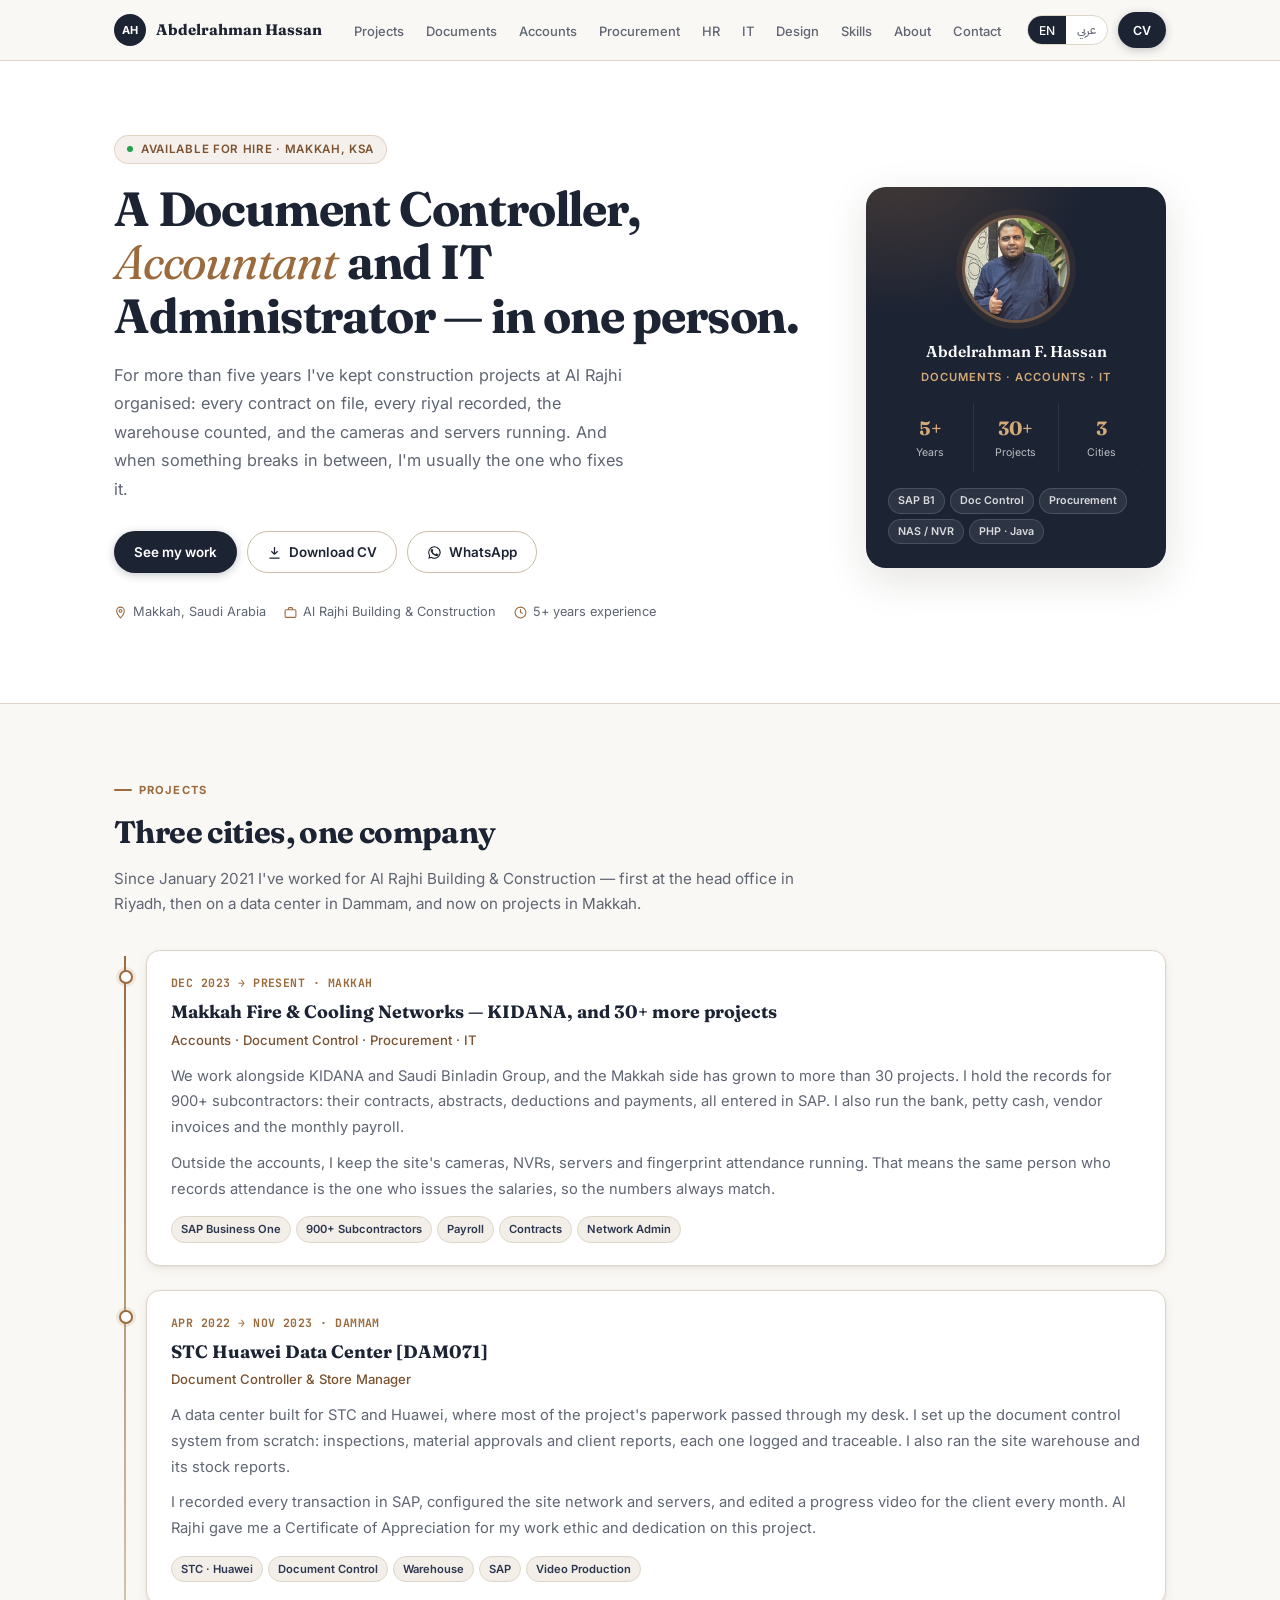
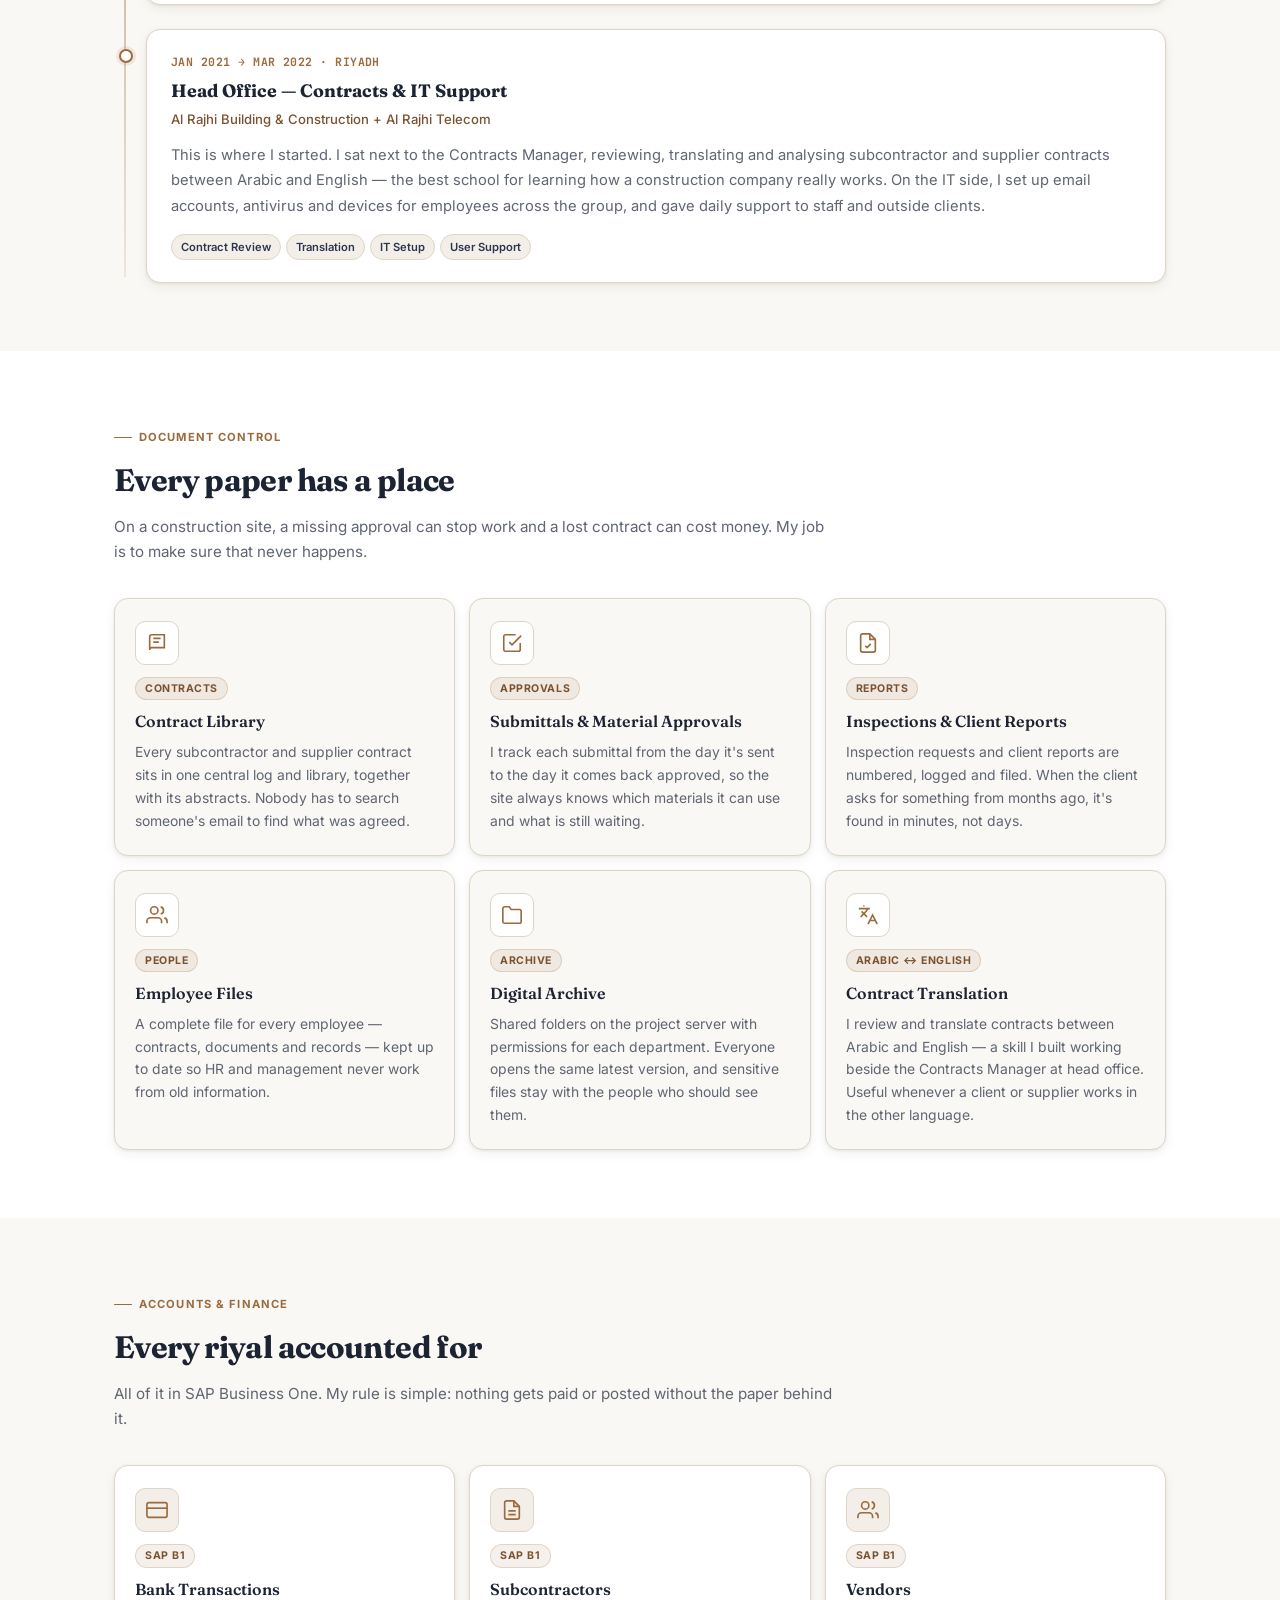
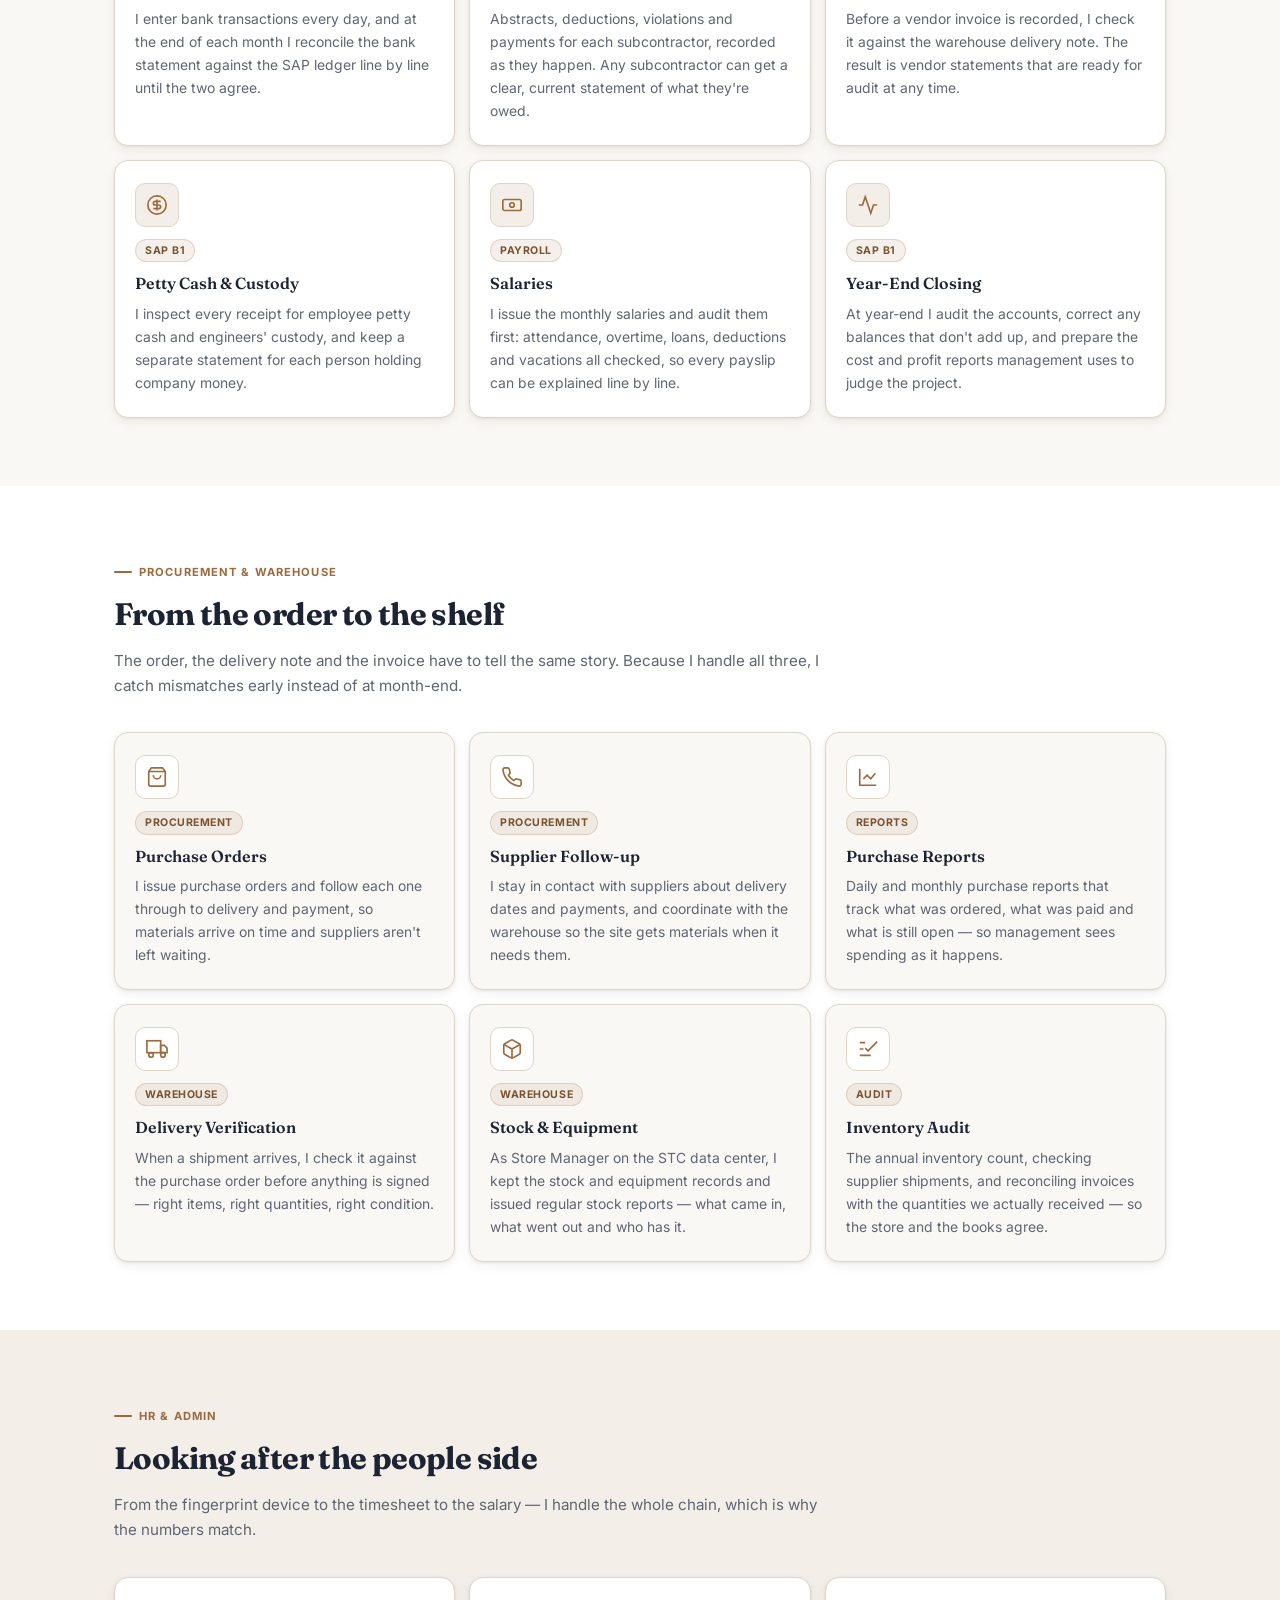
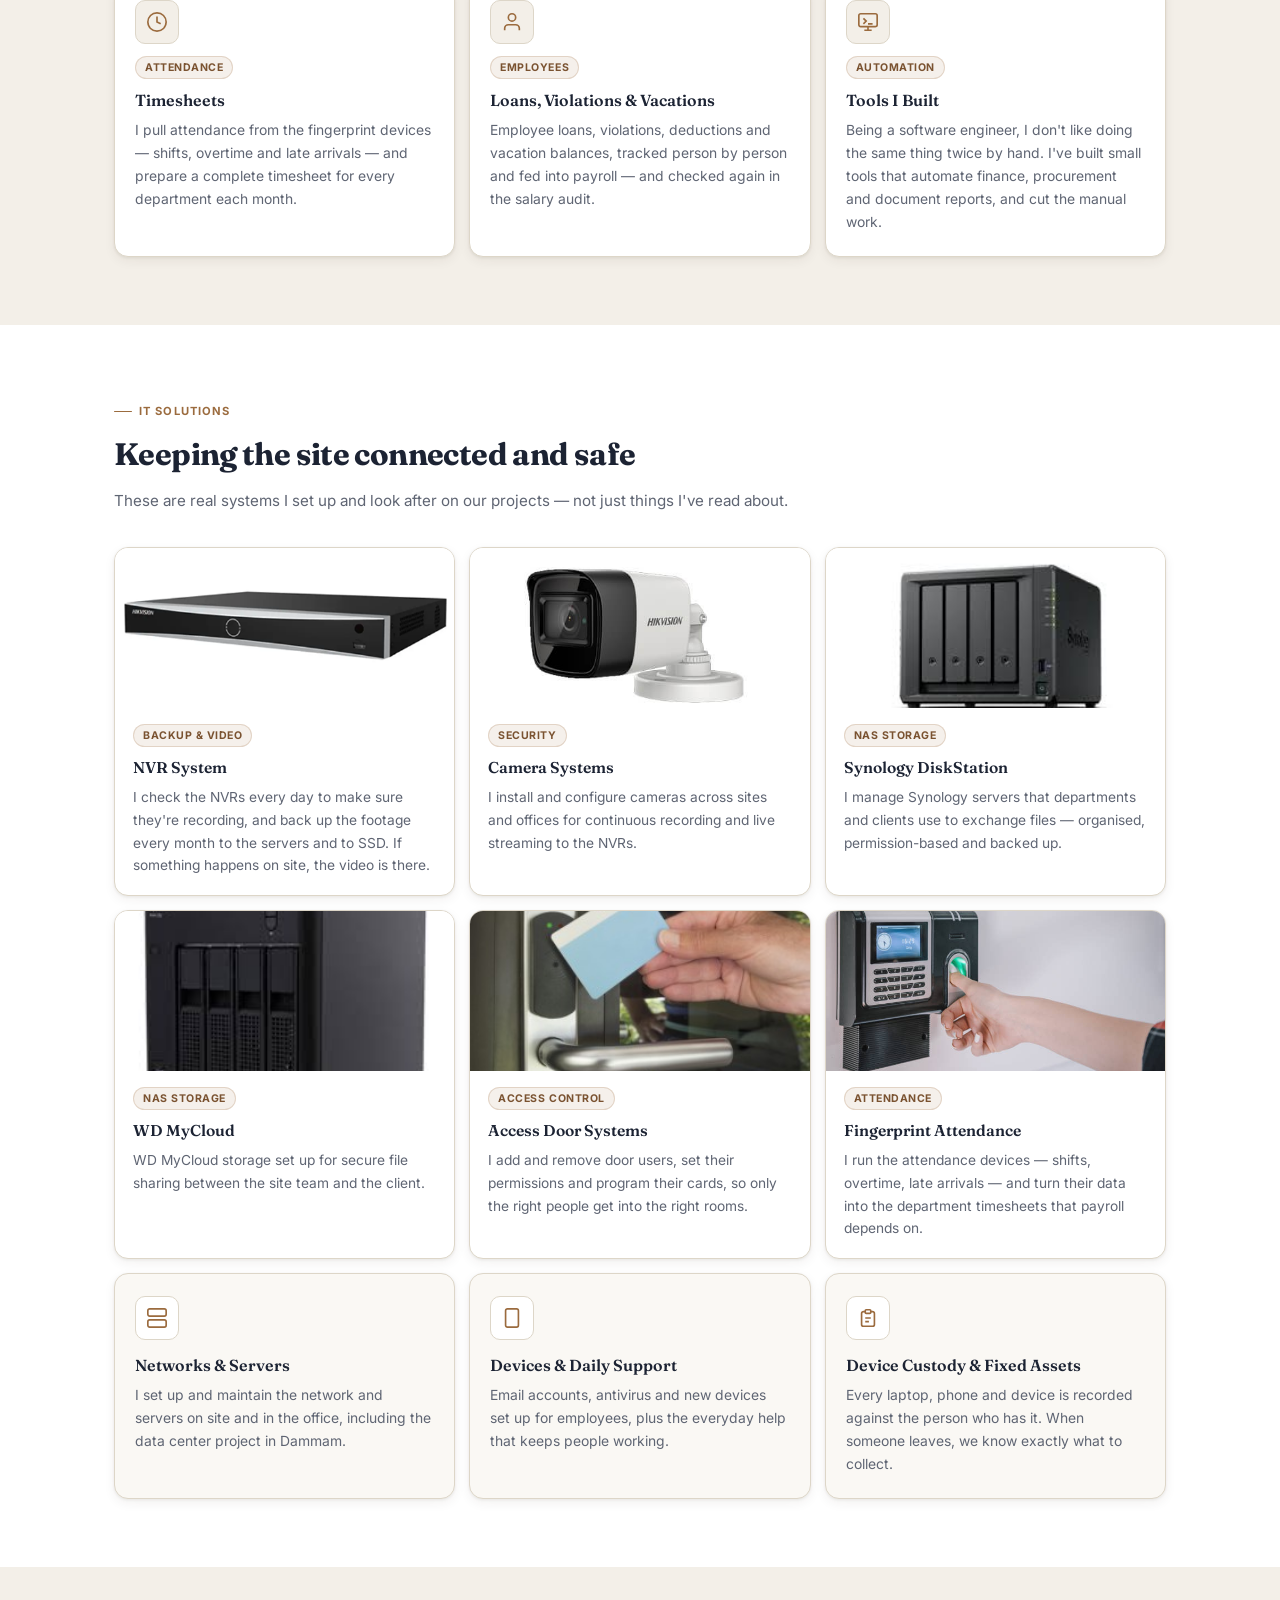
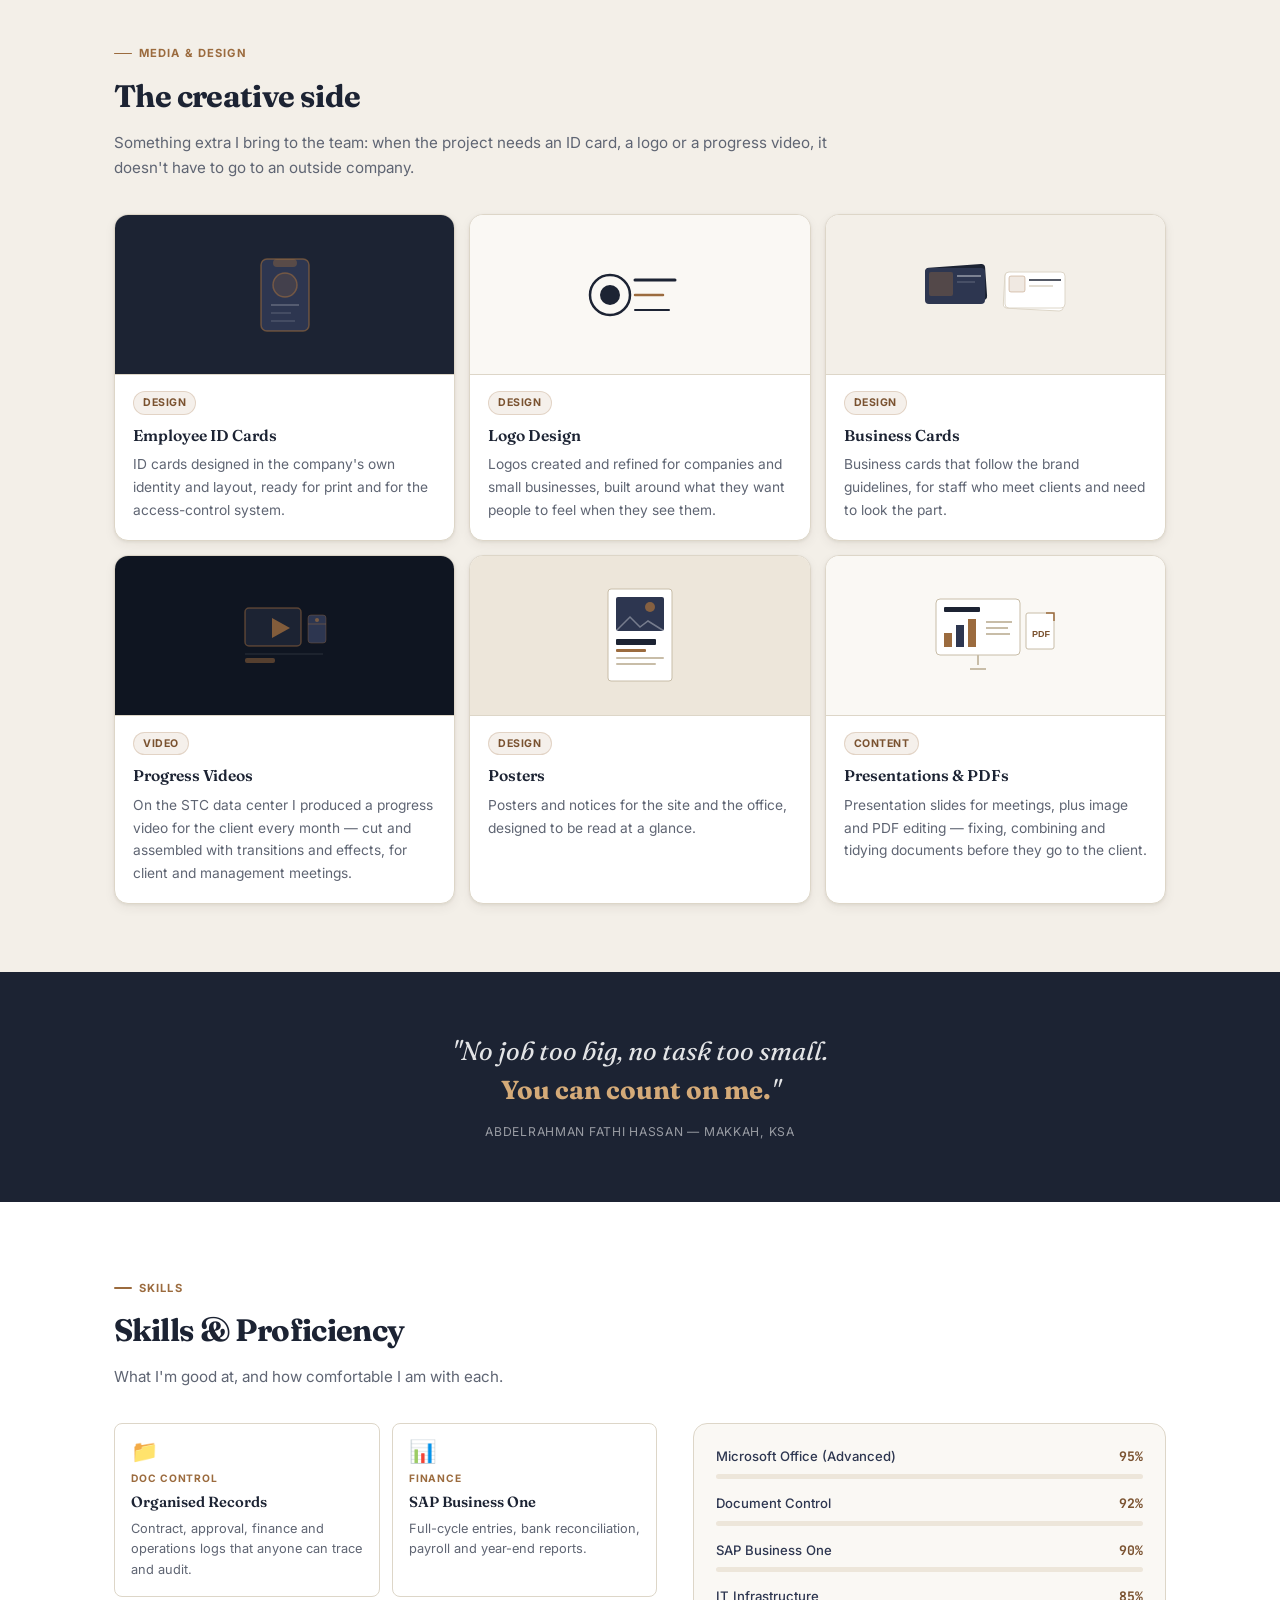
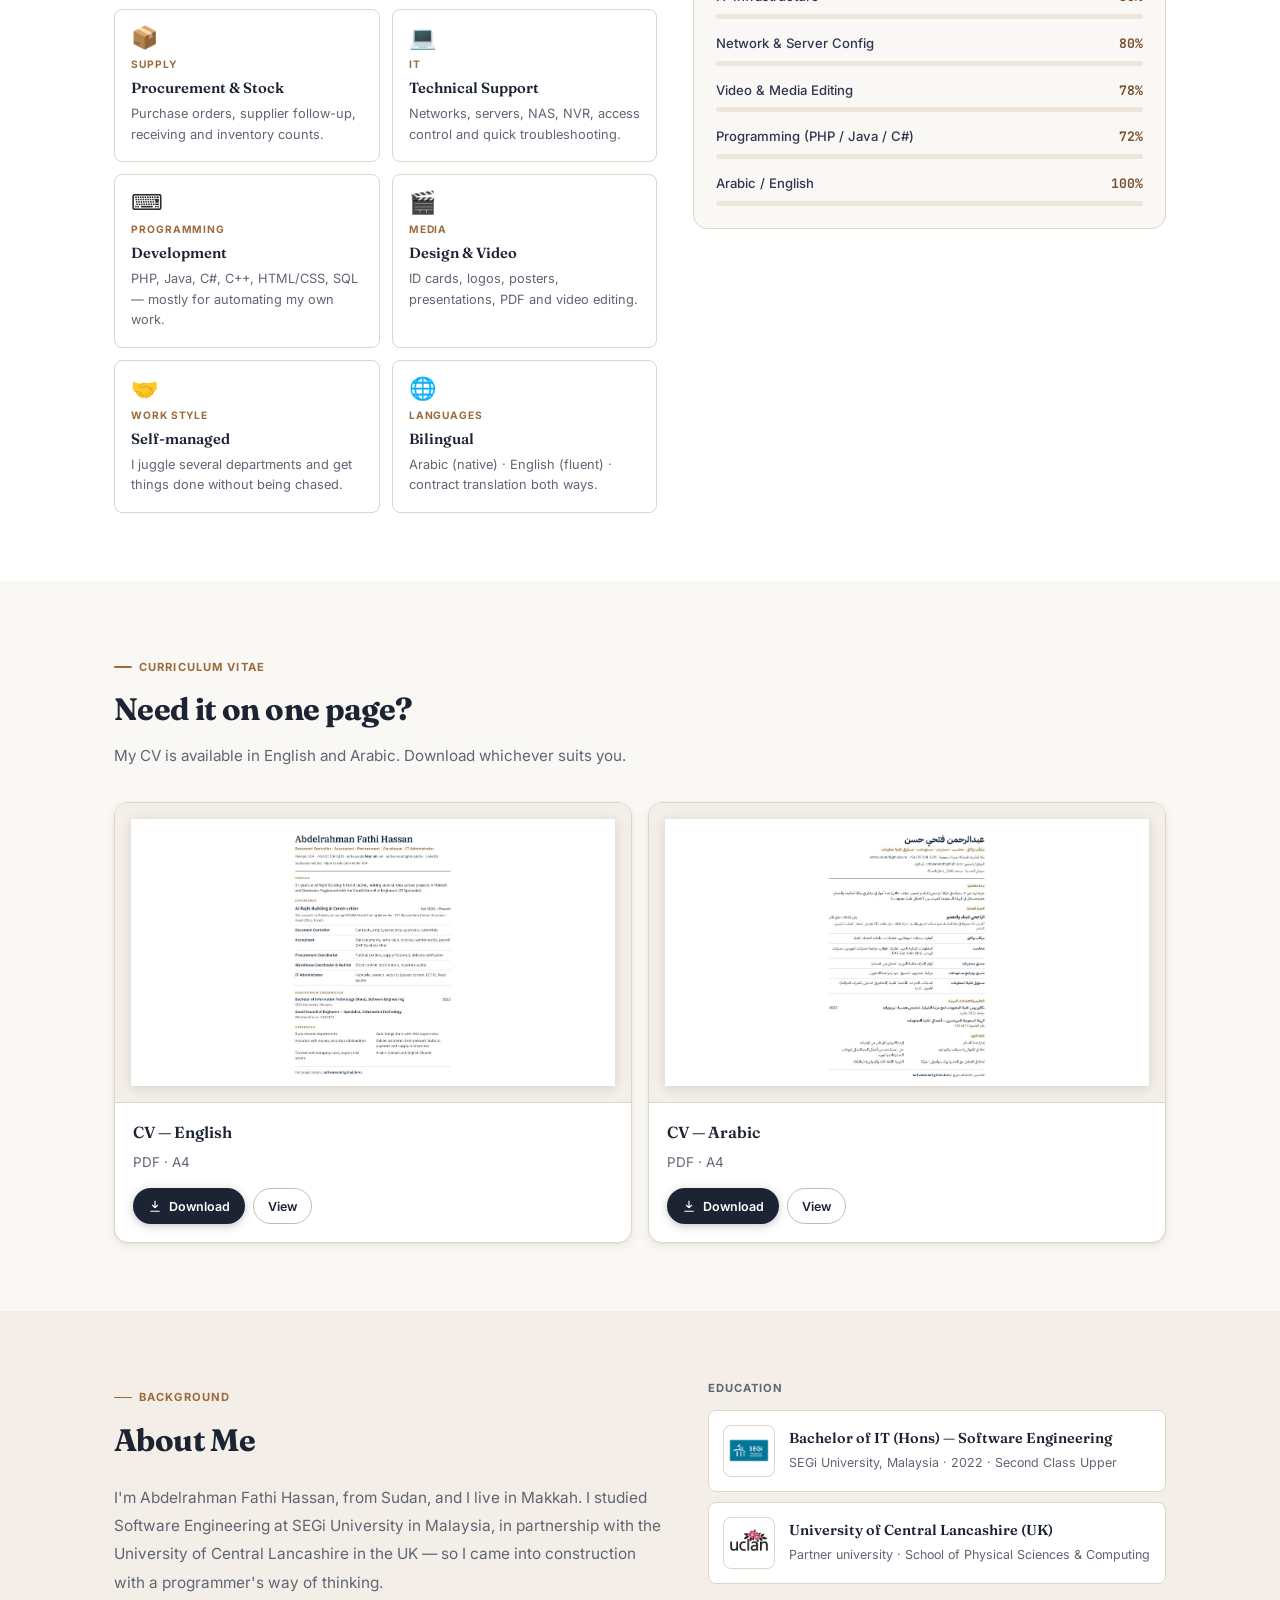
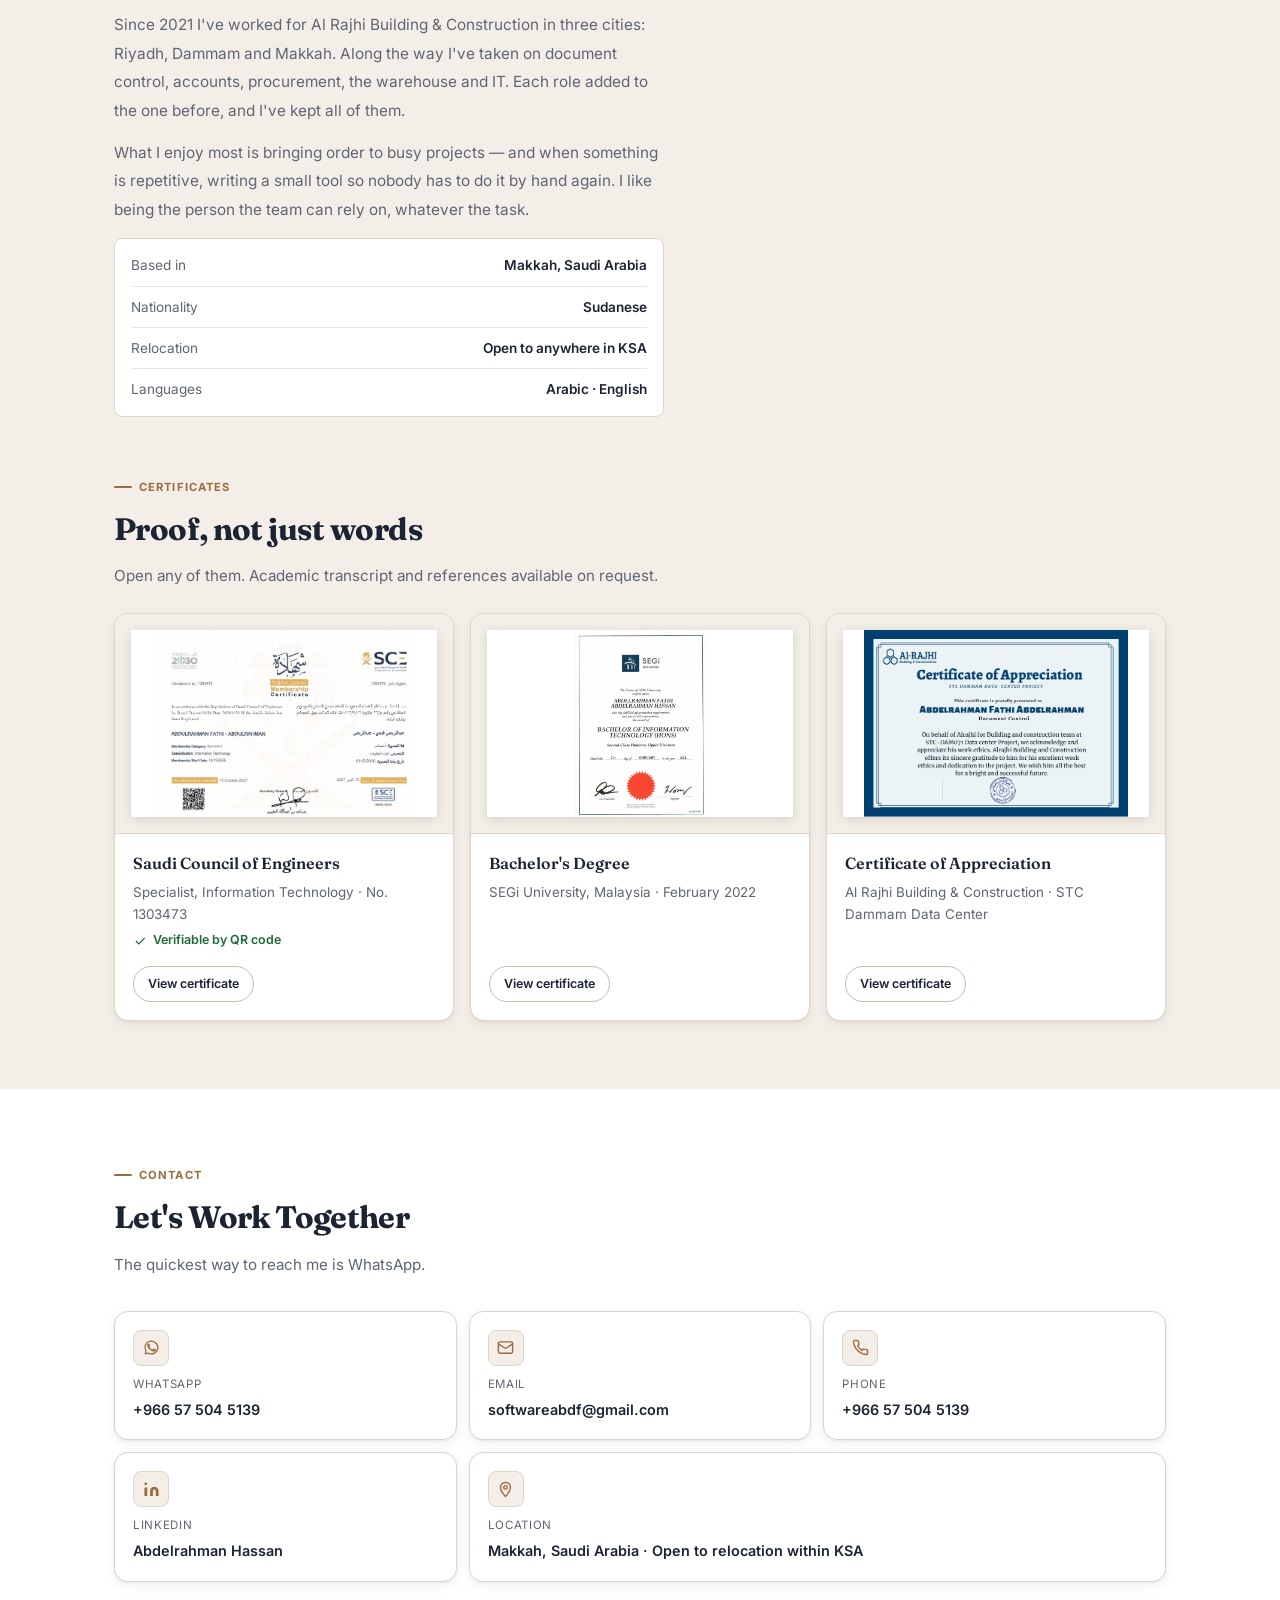
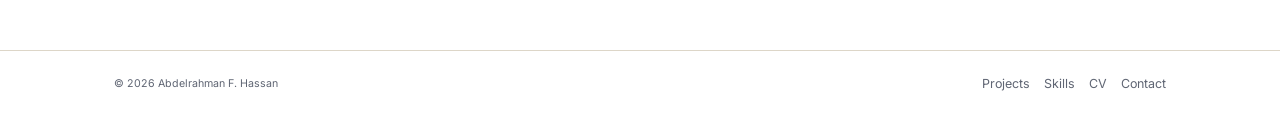
==== commit 1db1ac00: "Add files via upload" ====
--- a/index.html
+++ b/index.html
@@ -3,234 +3,276 @@
 <head>
 <meta charset="utf-8" />
 <meta name="viewport" content="width=device-width,initial-scale=1" />
-<title>Abdelrahman Hassan — Document Controller · Accountant · IT Administrator</title>
-<meta name="description" content="Abdelrahman Fathi Hassan — Document Controller, Accountant, Procurement, Warehouse and IT Administrator. 5+ years at Al Rajhi Building &amp; Construction. Makkah, Saudi Arabia." />
+<title>Abdelrahman Hassan — Document Controller · Accountant · IT</title>
+<meta name="description" content="Abdelrahman Fathi Hassan — Document Controller, Accountant and IT Administrator in one person. 5+ years at Al Rajhi Building &amp; Construction, Makkah KSA." />
 <meta property="og:type" content="profile" />
-<meta property="og:title" content="Abdelrahman Hassan — Document Controller · Accountant · IT Administrator" />
-<meta property="og:description" content="5+ years at Al Rajhi Building &amp; Construction. Makkah, KSA. Download CV in English or Arabic." />
+<meta property="og:title" content="Abdelrahman Hassan — Document Controller · Accountant · IT" />
+<meta property="og:description" content="Documents, accounts and IT in one person. 5+ years at Al Rajhi Building &amp; Construction. Makkah, KSA." />
 <meta property="og:url" content="https://softwareabdf.github.io/cv/" />
 <meta property="og:image" content="https://softwareabdf.github.io/cv/images/profile.jpg" />
 <meta name="theme-color" content="#1c2333" />
 <link rel="preconnect" href="https://fonts.googleapis.com" />
 <link rel="preconnect" href="https://fonts.gstatic.com" crossorigin />
-<link href="https://fonts.googleapis.com/css2?family=Fraunces:wght@400;600;700&family=Inter:wght@400;500;600;700&family=IBM+Plex+Sans+Arabic:wght@400;500;600;700&display=swap" rel="stylesheet" />
-<script type="application/ld+json">
-{"@context":"https://schema.org","@type":"Person","name":"Abdelrahman Fathi Hassan","jobTitle":"Document Controller · Accountant · IT Administrator","worksFor":{"@type":"Organization","name":"Al Rajhi Building & Construction"},"address":{"@type":"PostalAddress","addressLocality":"Makkah","addressCountry":"SA"},"email":"mailto:softwareabdf@gmail.com","telephone":"+966575045139","url":"https://softwareabdf.github.io/cv/","sameAs":["https://www.linkedin.com/in/abdelrahman-fathi-abdelrahman-hassan/"],"alumniOf":"SEGi University"}
-</script>
+<link href="https://fonts.googleapis.com/css2?family=Fraunces:ital,wght@0,400;0,600;0,700;1,400&family=Inter:wght@400;500;600;700&family=JetBrains+Mono:wght@500&family=IBM+Plex+Sans+Arabic:wght@400;500;600;700&display=swap" rel="stylesheet" />
 <style>
 :root{
-  --ivory:#faf8f4;--ivory2:#f3efe8;--beige:#ede6da;--white:#fff;
-  --bronze:#8a5a12;--bronze2:#6f480e;--bronze-t:rgba(138,90,18,.08);--bronze-b:rgba(138,90,18,.22);
-  --navy:#1c2333;--navy2:#2d3650;--ink:#2a2a2a;--muted:#5b6170;--border:#ddd6c8;--border2:#c8bda8;
+  --ivory:#faf8f4;--ivory2:#f3efe8;--beige:#ede6da;--beige2:#e4dac8;--white:#fff;
+  --bronze:#9b6b3e;--bronze2:#7a5230;--bronze-t:rgba(155,107,62,.1);--bronze-b:rgba(155,107,62,.22);
+  --navy:#1c2333;--navy2:#2d3650;--ink:#2a2a2a;--muted:#5f6573;--border:#ddd6c8;--border2:#c8bda8;
   --shadow-s:0 1px 3px rgba(44,35,20,.07),0 4px 12px rgba(44,35,20,.06);
-  --shadow-m:0 4px 20px rgba(44,35,20,.10),0 1px 4px rgba(44,35,20,.06);
+  --shadow-m:0 4px 20px rgba(44,35,20,.1),0 1px 4px rgba(44,35,20,.06);
+  --shadow-l:0 12px 40px rgba(44,35,20,.13);
   --r:14px;--r-sm:8px;--r-lg:20px;
-  --serif:"Fraunces",Georgia,serif;--sans:"Inter",system-ui,sans-serif;
+  --serif:"Fraunces",Georgia,serif;--sans:"Inter",system-ui,sans-serif;--mono:"JetBrains Mono",monospace;
 }
 *,*::before,*::after{box-sizing:border-box;margin:0;padding:0}
-html{scroll-behavior:smooth;scroll-padding-top:72px}
-body{font-family:var(--sans);background:var(--ivory);color:var(--ink);line-height:1.6;overflow-x:hidden}
-body.ar{--serif:"IBM Plex Sans Arabic",Tahoma,sans-serif;--sans:"IBM Plex Sans Arabic",Tahoma,sans-serif;line-height:1.75}
-img{max-width:100%;display:block}
-a{color:var(--bronze);text-decoration:none}
+html{scroll-behavior:smooth;scroll-padding-top:70px}
+body{font-family:var(--sans);background:var(--ivory);color:var(--ink);line-height:1.65;overflow-x:hidden}
+body.ar{--serif:"IBM Plex Sans Arabic",Tahoma,sans-serif;--sans:"IBM Plex Sans Arabic",Tahoma,sans-serif;--mono:"IBM Plex Sans Arabic",Tahoma,sans-serif;line-height:1.8}
+img{max-width:100%;height:auto;display:block}
+a{color:var(--bronze);text-decoration:none;transition:color .2s}
 a:hover{color:var(--bronze2)}
 :focus-visible{outline:2px solid var(--bronze);outline-offset:2px;border-radius:4px}
 .wrap{width:100%;max-width:1100px;margin:0 auto;padding:0 24px}
 .ltr{direction:ltr;unicode-bidi:isolate;display:inline-block}
 
 /* Header */
-.site-header{position:sticky;top:0;z-index:200;background:rgba(250,248,244,.94);backdrop-filter:blur(14px);border-bottom:1px solid var(--border)}
+.site-header{position:sticky;top:0;z-index:200;background:rgba(250,248,244,.95);backdrop-filter:blur(16px);border-bottom:1px solid var(--border)}
 .header-inner{display:flex;align-items:center;min-height:60px;gap:16px}
-.brand{display:inline-flex;align-items:center;gap:10px;font-family:var(--serif);font-weight:700;font-size:.98rem;color:var(--navy)}
-.brand-seal{width:32px;height:32px;border-radius:50%;background:var(--navy);color:#fff;font:700 11px/1 var(--sans);display:flex;align-items:center;justify-content:center;letter-spacing:.03em}
+.brand{display:inline-flex;align-items:center;gap:10px;font-family:var(--serif);font-weight:700;font-size:.95rem;color:var(--navy);white-space:nowrap}
+.brand-seal{width:32px;height:32px;border-radius:50%;background:var(--navy);color:#fff;font:700 11px/1 "Inter",sans-serif;display:flex;align-items:center;justify-content:center;letter-spacing:.03em}
 .site-nav{margin-inline-start:auto}
-.site-nav ul{display:flex;list-style:none;gap:2px;align-items:center}
-.site-nav a{color:var(--muted);font-size:.84rem;font-weight:500;padding:6px 11px;border-radius:99px;transition:background .2s,color .2s}
+.site-nav ul{display:flex;list-style:none;gap:2px}
+.site-nav a{color:var(--muted);font-size:.81rem;font-weight:500;padding:5px 10px;border-radius:99px;transition:all .2s;white-space:nowrap}
 .site-nav a:hover{color:var(--navy);background:var(--beige)}
-.nav-cv{display:none}
+.nav-extra{display:none}
 .header-right{display:flex;align-items:center;gap:10px}
 .lang-toggle{display:flex;border-radius:99px;border:1px solid var(--border);overflow:hidden;background:var(--white)}
-.lang-btn{border:0;background:transparent;padding:5px 11px;font:500 .78rem var(--sans);cursor:pointer;color:var(--muted)}
+.lang-btn{border:none;background:transparent;padding:5px 11px;font:500 .76rem "Inter",sans-serif;cursor:pointer;color:var(--muted)}
+.lang-btn[lang="ar"]{font-family:"IBM Plex Sans Arabic",sans-serif}
 .lang-btn[aria-pressed="true"]{background:var(--navy);color:#fff}
-.btn{display:inline-flex;align-items:center;justify-content:center;gap:8px;padding:10px 20px;border-radius:99px;border:1px solid transparent;font:600 .86rem var(--sans);cursor:pointer;transition:background .2s,border-color .2s,color .2s,transform .2s;white-space:nowrap;min-height:44px}
+.btn{display:inline-flex;align-items:center;justify-content:center;gap:7px;padding:9px 19px;border-radius:99px;border:1px solid transparent;font:600 .84rem var(--sans);cursor:pointer;transition:all .2s;white-space:nowrap;min-height:42px}
 .btn svg{flex-shrink:0}
 .btn-primary{background:var(--navy);color:#fff;box-shadow:0 2px 8px rgba(28,35,51,.25)}
 .btn-primary:hover{background:var(--navy2);color:#fff;transform:translateY(-1px)}
 .btn-outline{border-color:var(--border2);color:var(--navy);background:var(--white)}
 .btn-outline:hover{border-color:var(--bronze);color:var(--bronze)}
-.btn-sm{padding:6px 14px;min-height:36px;font-size:.8rem}
-.nav-toggle{display:none;background:none;border:0;padding:10px;cursor:pointer;margin-inline-start:auto}
+.btn-sm{padding:6px 14px;min-height:36px;font-size:.78rem}
+.nav-toggle{display:none;background:none;border:0;padding:10px;cursor:pointer}
 .bar{display:block;width:22px;height:2px;background:var(--navy);border-radius:2px;margin:5px 0}
 
 /* Hero */
-.hero{background:var(--white);border-bottom:1px solid var(--border);padding:64px 0 72px}
+.hero{background:var(--white);border-bottom:1px solid var(--border);padding:72px 0 80px}
 .hero-grid{display:grid;grid-template-columns:1fr 300px;gap:56px;align-items:center}
-.eyebrow-pill{display:inline-flex;align-items:center;gap:8px;padding:4px 12px;border-radius:99px;background:#e9f5ec;border:1px solid #bfe0c8;color:#1d6b38;font-size:.76rem;font-weight:600;margin-bottom:18px}
-.dot{width:7px;height:7px;border-radius:50%;background:#22a04b}
-.hero h1{font-family:var(--serif);font-weight:700;font-size:clamp(30px,4.2vw,50px);line-height:1.1;letter-spacing:-.02em;color:var(--navy);margin-bottom:12px}
-body.ar .hero h1{letter-spacing:0;line-height:1.3}
-.hero-roles{font-weight:600;color:var(--bronze);font-size:1.02rem;margin-bottom:16px}
-.hero-sub{color:var(--muted);font-size:1rem;max-width:540px;margin-bottom:26px}
-.hero-actions{display:flex;flex-wrap:wrap;gap:10px;margin-bottom:26px}
+.hero-eyebrow{display:inline-flex;align-items:center;gap:8px;padding:4px 12px;border-radius:99px;background:var(--bronze-t);border:1px solid var(--bronze-b);color:var(--bronze2);font-size:.72rem;font-weight:600;letter-spacing:.06em;text-transform:uppercase;margin-bottom:18px}
+body.ar .hero-eyebrow{letter-spacing:0;font-size:.8rem}
+.hero-eyebrow-dot{width:6px;height:6px;border-radius:50%;background:#22a04b;animation:blink 2s infinite}
+@keyframes blink{0%,100%{opacity:1}50%{opacity:.3}}
+.hero h1{font-family:var(--serif);font-weight:700;font-size:clamp(28px,3.8vw,48px);line-height:1.12;letter-spacing:-.025em;color:var(--navy);margin-bottom:18px}
+body.ar .hero h1{letter-spacing:0;line-height:1.35}
+.hero h1 em{font-style:italic;color:var(--bronze);font-weight:400}
+body.ar .hero h1 em{font-style:normal;font-weight:700}
+.hero-sub{color:var(--muted);font-size:1.02rem;max-width:520px;margin-bottom:28px;line-height:1.75}
+.hero-actions{display:flex;flex-wrap:wrap;gap:10px;margin-bottom:28px}
 .hero-meta{display:flex;flex-wrap:wrap;gap:8px 18px}
-.meta-item{display:inline-flex;align-items:center;gap:6px;font-size:.82rem;color:var(--muted)}
-.meta-item svg{color:var(--bronze);flex-shrink:0}
-.profile-card{background:var(--navy);border-radius:var(--r-lg);padding:28px 22px 22px;box-shadow:var(--shadow-m);color:#fff}
-.profile-img{width:116px;height:116px;border-radius:50%;object-fit:cover;object-position:top center;border:3px solid rgba(201,154,90,.7);margin:0 auto 14px;background:var(--navy2)}
-.profile-name{text-align:center;font-family:var(--serif);font-weight:600;font-size:1.02rem}
-.profile-role{text-align:center;font-size:.72rem;color:#d9b47c;letter-spacing:.06em;font-weight:600;margin:4px 0 16px}
-body.ar .profile-role{letter-spacing:0}
-.profile-stats{display:grid;grid-template-columns:repeat(3,1fr);gap:1px;background:rgba(255,255,255,.1);border-radius:10px;overflow:hidden}
+.meta-item{display:inline-flex;align-items:center;gap:6px;font-size:.8rem;color:var(--muted)}
+.meta-item svg{flex-shrink:0;color:var(--bronze)}
+.profile-card{background:var(--navy);border-radius:var(--r-lg);padding:28px 22px 24px;box-shadow:var(--shadow-l);position:relative;overflow:hidden;color:#fff}
+.profile-card::before{content:"";position:absolute;inset:0;background:radial-gradient(ellipse 120% 80% at 10% -10%,rgba(155,107,62,.35) 0%,transparent 55%);pointer-events:none}
+.profile-img{width:108px;height:108px;border-radius:50%;object-fit:cover;object-position:top center;border:3px solid rgba(155,107,62,.6);box-shadow:0 0 0 6px rgba(155,107,62,.12);margin:0 auto 16px;position:relative;background:var(--navy2)}
+.profile-name{text-align:center;font-family:var(--serif);font-weight:600;font-size:.98rem;position:relative}
+.profile-role{text-align:center;font-size:.7rem;color:#d4aa78;letter-spacing:.08em;text-transform:uppercase;font-weight:600;margin:3px 0 16px;position:relative}
+body.ar .profile-role{letter-spacing:0;font-size:.8rem}
+.profile-stats{display:grid;grid-template-columns:repeat(3,1fr);gap:1px;background:rgba(255,255,255,.08);border-radius:10px;overflow:hidden;margin-bottom:16px;position:relative}
 .stat-cell{background:var(--navy);padding:10px 6px;text-align:center}
-.stat-n{font-family:var(--serif);font-weight:700;font-size:1.25rem;color:#d9b47c;line-height:1.2}
-.stat-l{font-size:.7rem;color:rgba(255,255,255,.72)}
+.stat-n{font-family:"Fraunces",Georgia,serif;font-weight:700;font-size:1.2rem;color:#d4aa78}
+.stat-l{font-size:.66rem;color:rgba(255,255,255,.7)}
+.profile-pills{display:flex;flex-wrap:wrap;gap:5px;position:relative}
+.pill{display:inline-flex;padding:3px 9px;border-radius:99px;font-size:.67rem;font-weight:600;background:rgba(255,255,255,.08);border:1px solid rgba(255,255,255,.14);color:rgba(255,255,255,.82)}
 
 /* Sections */
-.section{padding:72px 0}
-.bg-white{background:var(--white)}.bg-ivory{background:var(--ivory)}.bg-beige{background:var(--ivory2)}
-.section-head{margin-bottom:32px;max-width:680px}
-.section-eyebrow{display:inline-flex;align-items:center;gap:8px;font-size:.72rem;font-weight:700;letter-spacing:.1em;text-transform:uppercase;color:var(--bronze);margin-bottom:8px}
+.section{padding:68px 0}
+.section-white{background:var(--white)}.section-ivory{background:var(--ivory)}.section-beige{background:var(--ivory2)}
+.section-head{margin-bottom:34px;max-width:720px}
+.section-eyebrow{display:inline-flex;align-items:center;gap:7px;font-size:.7rem;font-weight:700;letter-spacing:.1em;text-transform:uppercase;color:var(--bronze);margin-bottom:8px}
 body.ar .section-eyebrow{letter-spacing:0;font-size:.82rem}
 .section-eyebrow::before{content:"";width:18px;height:1.5px;background:var(--bronze);border-radius:2px}
-.section-head h2{font-family:var(--serif);font-weight:700;font-size:clamp(24px,2.6vw,32px);color:var(--navy);letter-spacing:-.015em;margin-bottom:6px}
+.section-head h2{font-family:var(--serif);font-weight:700;font-size:clamp(22px,2.5vw,31px);color:var(--navy);letter-spacing:-.02em;margin-bottom:8px}
 body.ar .section-head h2{letter-spacing:0}
-.section-head p{color:var(--muted)}
-
-/* Roles */
-.roles{display:grid;grid-template-columns:repeat(3,minmax(0,1fr));gap:16px}
-.role{background:var(--white);border:1px solid var(--border);border-radius:var(--r);padding:22px 20px;box-shadow:var(--shadow-s);display:flex;flex-direction:column;gap:10px}
-.role-icon{width:44px;height:44px;border-radius:10px;background:var(--ivory2);border:1px solid var(--border);display:flex;align-items:center;justify-content:center;color:var(--bronze)}
-.role h3{font-family:var(--serif);font-weight:600;font-size:1.08rem;color:var(--navy)}
-.role-scope{font-size:.88rem;color:var(--navy2);font-weight:500}
-.role ul{list-style:none;display:flex;flex-direction:column;gap:6px;border-top:1px solid var(--beige);padding-top:10px}
-.role li{font-size:.86rem;color:var(--muted);padding-inline-start:16px;position:relative}
-.role li::before{content:"";position:absolute;inset-inline-start:2px;top:.62em;width:6px;height:6px;border-radius:50%;background:var(--bronze-b)}
-.role-cta{background:var(--navy);color:#fff;border-color:var(--navy);justify-content:center}
-.role-cta h3{color:#fff}
-.role-cta p{color:rgba(255,255,255,.78);font-size:.9rem}
-.role-cta .btn{align-self:flex-start;margin-top:4px}
+.section-head p{color:var(--muted);font-size:.95rem}
 
 /* Timeline */
 .timeline{position:relative;padding-inline-start:32px}
 .timeline::before{content:"";position:absolute;inset-inline-start:10px;top:6px;bottom:6px;width:1.5px;background:linear-gradient(180deg,var(--bronze) 0%,var(--beige) 100%)}
-.tl-item{position:relative;margin-bottom:20px}
+.tl-item{position:relative;margin-bottom:24px}
 .tl-item:last-child{margin-bottom:0}
-.tl-dot{position:absolute;inset-inline-start:-27px;top:20px;width:14px;height:14px;border-radius:50%;background:var(--white);border:2.5px solid var(--bronze)}
-.tl-card{background:var(--white);border:1px solid var(--border);border-radius:var(--r);padding:20px 22px;box-shadow:var(--shadow-s)}
-.tl-meta{font-size:.78rem;color:var(--bronze);font-weight:700;margin-bottom:4px}
-.tl-title{font-family:var(--serif);font-weight:700;font-size:1.1rem;color:var(--navy);margin-bottom:8px}
-.tl-body{font-size:.92rem;color:var(--muted)}
-.tags{display:flex;flex-wrap:wrap;gap:6px;margin-top:12px}
-.tag{padding:3px 10px;border-radius:99px;font-size:.74rem;font-weight:600;background:var(--ivory2);border:1px solid var(--border);color:var(--navy2)}
-
-/* IT gallery */
-.gallery{display:grid;grid-template-columns:repeat(3,minmax(0,1fr));gap:14px}
-.pcard{background:var(--white);border:1px solid var(--border);border-radius:var(--r);overflow:hidden;box-shadow:var(--shadow-s);display:flex;flex-direction:column}
-.pcard img{width:100%;height:160px;object-fit:cover;background:var(--ivory2)}
-.pcard-body{padding:14px 16px}
-.pcard-title{font-family:var(--serif);font-weight:600;font-size:.98rem;color:var(--navy);margin-bottom:4px}
-.pcard-text{font-size:.86rem;color:var(--muted)}
-
-/* Documents (CV + credentials) */
+.tl-dot{position:absolute;inset-inline-start:-27px;top:20px;width:14px;height:14px;border-radius:50%;background:var(--white);border:2.5px solid var(--bronze);box-shadow:0 0 0 3px rgba(155,107,62,.12)}
+.tl-card{background:var(--white);border:1px solid var(--border);border-radius:var(--r);padding:22px 24px;box-shadow:var(--shadow-s);transition:all .25s}
+.tl-card:hover{border-color:var(--bronze-b);box-shadow:var(--shadow-m)}
+.tl-meta{font-size:.72rem;color:var(--bronze);font-weight:700;letter-spacing:.04em;text-transform:uppercase;margin-bottom:5px;font-family:var(--mono)}
+body.ar .tl-meta{letter-spacing:0;font-size:.82rem}
+.tl-title{font-family:var(--serif);font-weight:700;font-size:1.12rem;color:var(--navy);margin-bottom:3px}
+.tl-company{font-size:.82rem;color:var(--bronze2);font-weight:500;margin-bottom:12px}
+.tl-body{font-size:.92rem;color:var(--muted);line-height:1.75}
+.tl-body + .tl-body{margin-top:10px}
+.tl-tags{display:flex;flex-wrap:wrap;gap:5px;margin-top:14px}
+.tl-tag{padding:3px 9px;border-radius:99px;font-size:.7rem;font-weight:600;background:var(--ivory2);border:1px solid var(--border);color:var(--navy2)}
+
+/* Icon cards */
+.icon-grid{display:grid;gap:14px}
+.ig3{grid-template-columns:repeat(3,minmax(0,1fr))}
+.ig2{grid-template-columns:repeat(2,minmax(0,1fr))}
+.icard{background:var(--white);border:1px solid var(--border);border-radius:var(--r);padding:22px 20px;box-shadow:var(--shadow-s);transition:all .25s;display:flex;flex-direction:column}
+.section-white .icard{background:var(--ivory)}
+.icard:hover{border-color:var(--bronze-b);box-shadow:var(--shadow-m);transform:translateY(-3px)}
+.icard-icon{width:44px;height:44px;border-radius:10px;background:var(--ivory2);border:1px solid var(--border);display:flex;align-items:center;justify-content:center;margin-bottom:12px;color:var(--bronze)}
+.section-white .icard-icon{background:var(--white)}
+.badge{display:inline-flex;padding:2px 9px;border-radius:99px;font-size:.66rem;font-weight:700;letter-spacing:.05em;text-transform:uppercase;background:var(--bronze-t);border:1px solid var(--bronze-b);color:var(--bronze2);margin-bottom:8px;align-self:flex-start}
+body.ar .badge{letter-spacing:0;font-size:.74rem}
+.icard-title{font-family:var(--serif);font-weight:600;font-size:1rem;color:var(--navy);margin-bottom:6px}
+.icard-text{font-size:.87rem;color:var(--muted);line-height:1.65}
+
+/* Photo cards */
+.pcard{background:var(--white);border:1px solid var(--border);border-radius:var(--r);overflow:hidden;box-shadow:var(--shadow-s);transition:all .25s;display:flex;flex-direction:column}
+.pcard:hover{border-color:var(--bronze-b);box-shadow:var(--shadow-m);transform:translateY(-3px)}
+.pcard-img{width:100%;height:160px;object-fit:cover;background:var(--ivory2)}
+.pcard-body{padding:16px 18px 18px;flex:1;display:flex;flex-direction:column}
+.pcard-title{font-family:var(--serif);font-weight:600;font-size:.98rem;color:var(--navy);margin-bottom:5px}
+.pcard-text{font-size:.86rem;color:var(--muted);line-height:1.65}
+.sub-row{margin-top:14px}
+
+/* Design cards */
+.dcard{background:var(--white);border:1px solid var(--border);border-radius:var(--r);overflow:hidden;box-shadow:var(--shadow-s);transition:all .25s;display:flex;flex-direction:column}
+.dcard:hover{border-color:var(--bronze-b);box-shadow:var(--shadow-m);transform:translateY(-3px)}
+.dcard-fig{height:160px;display:flex;align-items:center;justify-content:center;border-bottom:1px solid var(--border)}
+
+/* Quote */
+.quote-band{background:var(--navy);color:#fff;padding:60px 0;text-align:center}
+.quote-band blockquote{font-family:var(--serif);font-size:clamp(19px,2.2vw,26px);font-style:italic;line-height:1.5;color:rgba(255,255,255,.88);max-width:660px;margin:0 auto 12px}
+body.ar .quote-band blockquote{font-style:normal}
+.quote-band strong{color:#d4aa78;font-style:normal}
+.quote-attr{font-size:.76rem;color:rgba(255,255,255,.55);letter-spacing:.06em;text-transform:uppercase}
+body.ar .quote-attr{letter-spacing:0;font-size:.85rem}
+
+/* Skills */
+.skills-grid{display:grid;grid-template-columns:1.15fr 1fr;gap:36px;align-items:start}
+.sk-grid{display:grid;grid-template-columns:repeat(2,minmax(0,1fr));gap:12px}
+.sk-card{background:var(--white);border:1px solid var(--border);border-radius:var(--r-sm);padding:16px;transition:all .25s}
+.sk-card:hover{border-color:var(--bronze-b);box-shadow:var(--shadow-s);transform:translateY(-2px)}
+.sk-icon{font-size:22px;margin-bottom:8px;line-height:1}
+.sk-kicker{font-size:.64rem;font-weight:700;letter-spacing:.09em;text-transform:uppercase;color:var(--bronze);margin-bottom:3px}
+body.ar .sk-kicker{letter-spacing:0;font-size:.75rem}
+.sk-name{font-family:var(--serif);font-weight:600;font-size:.92rem;color:var(--navy);margin-bottom:4px}
+.sk-desc{font-size:.8rem;color:var(--muted);line-height:1.6}
+.skill-bars{display:flex;flex-direction:column;gap:14px;background:var(--ivory);border:1px solid var(--border);border-radius:var(--r);padding:22px}
+.br-label{display:flex;justify-content:space-between;font-size:.82rem;margin-bottom:6px;gap:10px}
+.br-name{color:var(--navy2);font-weight:500}
+.br-pct{color:var(--bronze2);font-weight:700;font-family:"JetBrains Mono",monospace}
+.br-track{height:5px;background:var(--beige);border-radius:99px;overflow:hidden}
+.br-fill{height:100%;border-radius:99px;background:var(--bronze);transform:scaleX(0);transform-origin:left;transition:transform 1.2s cubic-bezier(.22,1,.36,1)}
+[dir="rtl"] .br-fill{transform-origin:right}
+.br-fill.go{transform:scaleX(1)}
+
+/* Docs (CV + certificates) */
 .docs{display:grid;gap:16px}
 .docs-2{grid-template-columns:repeat(2,minmax(0,1fr))}
 .docs-3{grid-template-columns:repeat(3,minmax(0,1fr))}
-.doc{background:var(--white);border:1px solid var(--border);border-radius:var(--r);box-shadow:var(--shadow-s);overflow:hidden;display:flex;flex-direction:column}
-.doc-thumb{display:block;background:var(--ivory2);border-bottom:1px solid var(--border);padding:18px;height:240px;overflow:hidden}
-.doc-thumb img{width:100%;height:100%;object-fit:contain;object-position:top center;box-shadow:0 2px 10px rgba(44,35,20,.14);background:#fff;transition:transform .25s}
-.doc-thumb:hover img{transform:translateY(-3px)}
-.docs-2 .doc-thumb{height:320px}
-.doc-body{padding:16px 18px 18px;display:flex;flex-direction:column;gap:6px;flex:1}
-.doc-kicker{font-size:.72rem;font-weight:700;letter-spacing:.08em;text-transform:uppercase;color:var(--bronze)}
-body.ar .doc-kicker{letter-spacing:0;font-size:.8rem}
-.doc h3{font-family:var(--serif);font-weight:600;font-size:1.04rem;color:var(--navy)}
-.doc p{font-size:.86rem;color:var(--muted)}
+.doc{background:var(--white);border:1px solid var(--border);border-radius:var(--r);box-shadow:var(--shadow-s);overflow:hidden;display:flex;flex-direction:column;transition:all .25s}
+.doc:hover{border-color:var(--bronze-b);box-shadow:var(--shadow-m)}
+.doc-thumb{display:block;background:var(--ivory2);border-bottom:1px solid var(--border);padding:16px;height:220px;overflow:hidden}
+.docs-2 .doc-thumb{height:300px}
+.doc-thumb img{width:100%;height:100%;object-fit:contain;object-position:top center;box-shadow:0 2px 10px rgba(44,35,20,.14);background:#fff}
+.doc-body{padding:16px 18px 18px;display:flex;flex-direction:column;gap:5px;flex:1}
+.doc h3{font-family:var(--serif);font-weight:600;font-size:1rem;color:var(--navy)}
+.doc p{font-size:.84rem;color:var(--muted)}
 .doc-actions{display:flex;flex-wrap:wrap;gap:8px;margin-top:auto;padding-top:10px}
-.verify{display:inline-flex;align-items:center;gap:6px;font-size:.8rem;font-weight:600;color:#1d6b38}
-.note{margin-top:18px;font-size:.86rem;color:var(--muted)}
-
-/* Strengths */
-.split{display:grid;grid-template-columns:1.1fr 1fr;gap:40px;align-items:start}
-.checks{list-style:none;display:grid;grid-template-columns:repeat(2,minmax(0,1fr));gap:12px}
-.checks li{display:flex;gap:10px;align-items:flex-start;background:var(--white);border:1px solid var(--border);border-radius:var(--r-sm);padding:12px 14px;font-size:.92rem;color:var(--navy2);font-weight:500}
-.checks svg{color:var(--bronze);flex-shrink:0;margin-top:3px}
-.panel{background:var(--white);border:1px solid var(--border);border-radius:var(--r);padding:20px 22px}
-.panel h3{font-size:.76rem;font-weight:700;letter-spacing:.08em;text-transform:uppercase;color:var(--muted);margin-bottom:10px}
-body.ar .panel h3{letter-spacing:0;font-size:.84rem}
-.panel + .panel{margin-top:14px}
-.panel p{font-size:.9rem;color:var(--muted)}
+.verify{display:inline-flex;align-items:center;gap:6px;font-size:.78rem;font-weight:600;color:#1d6b38}
 
 /* About */
-.about p{color:var(--muted);font-size:.98rem;margin-bottom:14px;max-width:620px}
+.about-grid{display:grid;grid-template-columns:1.2fr 1fr;gap:44px;align-items:start}
+.about-text p{color:var(--muted);font-size:.96rem;line-height:1.85;margin-bottom:14px}
+.side-label{font-size:.7rem;font-weight:700;letter-spacing:.09em;text-transform:uppercase;color:var(--muted);margin-bottom:12px}
+body.ar .side-label{letter-spacing:0;font-size:.82rem}
 .edu-card{display:flex;gap:14px;align-items:center;background:var(--white);border:1px solid var(--border);border-radius:var(--r-sm);padding:14px;margin-bottom:10px}
 .edu-logo{width:52px;height:52px;border-radius:8px;object-fit:contain;background:#fff;border:1px solid var(--border);padding:4px;flex-shrink:0}
-.edu-card h4{font-family:var(--serif);font-weight:600;font-size:.94rem;color:var(--navy)}
-.edu-card p{font-size:.82rem;color:var(--muted)}
+.edu-card h4{font-family:var(--serif);font-weight:600;font-size:.9rem;color:var(--navy);margin-bottom:2px}
+.edu-card p{font-size:.78rem;color:var(--muted)}
+.facts{list-style:none;background:var(--white);border:1px solid var(--border);border-radius:var(--r-sm);padding:6px 16px;margin-top:14px}
+.facts li{display:flex;justify-content:space-between;gap:12px;padding:9px 0;border-bottom:1px solid var(--beige);font-size:.85rem}
+.facts li:last-child{border-bottom:0}
+.facts span:first-child{color:var(--muted)}
+.facts span:last-child{color:var(--navy);font-weight:600;text-align:end}
 
 /* Contact */
-.contact-grid{display:grid;grid-template-columns:repeat(4,minmax(0,1fr));gap:12px}
-.cc{display:flex;flex-direction:column;gap:4px;padding:18px;border-radius:var(--r);border:1px solid var(--border);background:var(--white);box-shadow:var(--shadow-s);transition:border-color .2s,transform .2s;color:inherit}
-a.cc:hover{border-color:var(--bronze-b);transform:translateY(-2px)}
-.cc-icon{width:36px;height:36px;border-radius:8px;background:var(--ivory2);border:1px solid var(--border);display:flex;align-items:center;justify-content:center;color:var(--bronze);margin-bottom:6px}
-.cc-label{font-size:.74rem;color:var(--muted);font-weight:600}
+.contact-grid{display:grid;grid-template-columns:repeat(3,minmax(0,1fr));gap:12px}
+.cc{display:flex;flex-direction:column;gap:4px;padding:18px;border-radius:var(--r);border:1px solid var(--border);background:var(--white);box-shadow:var(--shadow-s);transition:all .25s;color:inherit}
+a.cc:hover{border-color:var(--bronze-b);box-shadow:var(--shadow-m);transform:translateY(-3px);color:inherit}
+.cc-icon{width:36px;height:36px;border-radius:8px;background:var(--ivory2);border:1px solid var(--border);display:flex;align-items:center;justify-content:center;margin-bottom:5px;color:var(--bronze)}
+.cc-label{font-size:.72rem;color:var(--muted);text-transform:uppercase;letter-spacing:.06em}
+body.ar .cc-label{letter-spacing:0;font-size:.8rem}
 .cc-val{font-size:.9rem;color:var(--navy);font-weight:600;overflow-wrap:anywhere}
-.contact-foot{margin-top:16px;color:var(--muted);font-size:.9rem}
+.cc-wide{grid-column:span 2}
 
 .site-footer{border-top:1px solid var(--border);background:var(--white);padding:22px 0}
-.footer-inner{display:flex;align-items:center;justify-content:space-between;gap:12px;flex-wrap:wrap;font-size:.82rem;color:var(--muted)}
-
-/* Reveal (only when JS runs) */
-.js .reveal{opacity:0;transform:translateY(16px);transition:opacity .5s ease,transform .5s ease}
+.footer-inner{display:flex;align-items:center;justify-content:space-between;gap:12px;flex-wrap:wrap;font-size:.8rem;color:var(--muted)}
+.footer-nav a{color:var(--muted);margin-inline-start:14px;font-size:.78rem}
+.footer-nav a:hover{color:var(--bronze)}
+
+/* Reveal */
+.js .reveal{opacity:0;transform:translateY(20px);transition:opacity .5s ease,transform .5s ease}
 .js .reveal.in{opacity:1;transform:none}
-@media (prefers-reduced-motion:reduce){.js .reveal{opacity:1;transform:none;transition:none}html{scroll-behavior:auto}}
+@media (prefers-reduced-motion:reduce){.js .reveal{opacity:1;transform:none;transition:none}html{scroll-behavior:auto}.hero-eyebrow-dot{animation:none}}
 
 /* Responsive */
+@media (max-width:1100px){
+  .site-nav{display:none;position:absolute;top:60px;inset-inline:0;background:#faf8f4;border-bottom:1px solid var(--border);box-shadow:0 12px 24px rgba(44,35,20,.12)}
+  .site-nav.open{display:block}
+  .site-nav ul{flex-direction:column;padding:10px 20px 16px;gap:2px}
+  .site-nav a{display:block;padding:10px 12px;font-size:.95rem}
+  .nav-extra{display:block}
+  .nav-toggle{display:block}
+  .header-right{margin-inline-start:auto}
+  .header-right .btn{display:none}
+}
 @media (max-width:1024px){
   .hero-grid{grid-template-columns:1fr}
   .profile-card{max-width:360px}
-  .roles,.gallery,.docs-3{grid-template-columns:repeat(2,minmax(0,1fr))}
+  .ig3,.docs-3{grid-template-columns:repeat(2,minmax(0,1fr))}
   .contact-grid{grid-template-columns:repeat(2,minmax(0,1fr))}
-  .split{grid-template-columns:1fr}
-}
-@media (max-width:860px){
-  .site-nav{display:none;position:absolute;top:60px;inset-inline:0;background:#faf8f4;border-bottom:1px solid var(--border);box-shadow:0 12px 24px rgba(44,35,20,.12)}
-  .brand{white-space:nowrap;font-size:.92rem}
-  .site-nav.open{display:block}
-  .site-nav ul{flex-direction:column;align-items:stretch;padding:10px 20px 16px;gap:2px}
-  .site-nav a{display:block;padding:10px 12px;font-size:.95rem}
-  .nav-cv{display:block}
-  .nav-toggle{display:block;margin-inline-start:0}
-  .header-right .btn{display:none}
-  .header-right{margin-inline-start:auto}
+  .skills-grid,.about-grid{grid-template-columns:1fr}
 }
 @media (max-width:640px){
-  .roles,.gallery,.docs-2,.docs-3,.contact-grid,.checks{grid-template-columns:1fr}
-  .hero{padding:44px 0 52px}
-  .section{padding:52px 0}
+  .ig3,.ig2,.docs-2,.docs-3,.contact-grid,.sk-grid{grid-template-columns:1fr}
+  .cc-wide{grid-column:auto}
+  .hero{padding:48px 0 56px}
+  .section{padding:50px 0}
+  .quote-band{padding:44px 0}
   .timeline{padding-inline-start:24px}
   .tl-dot{inset-inline-start:-21px}
-  .docs-2 .doc-thumb{height:260px}
+  .tl-card{padding:18px}
   .hero-actions .btn{flex:1 1 auto}
+  .docs-2 .doc-thumb{height:250px}
 }
 </style>
 </head>
 <body>
-<a href="#main" class="btn btn-primary" style="position:absolute;inset-inline-start:-9999px" onfocus="this.style.insetInlineStart='12px';this.style.top='12px';this.style.zIndex=300" onblur="this.style.insetInlineStart='-9999px'">Skip to content</a>
 
 <header class="site-header">
   <div class="wrap header-inner">
-    <a class="brand" href="#top" aria-label="Abdelrahman Hassan — home">
-      <span class="brand-seal" aria-hidden="true">AH</span>
-      <span data-en="Abdelrahman Hassan" data-ar="عبدالرحمن حسن">Abdelrahman Hassan</span>
-    </a>
+    <a class="brand" href="#top"><span class="brand-seal" aria-hidden="true">AH</span><span data-en="Abdelrahman Hassan" data-ar="عبدالرحمن حسن">Abdelrahman Hassan</span></a>
     <nav class="site-nav" aria-label="Main">
       <ul>
-        <li><a href="#roles" data-en="Roles" data-ar="الأدوار">Roles</a></li>
         <li><a href="#projects" data-en="Projects" data-ar="المشاريع">Projects</a></li>
-        <li><a href="#cv" data-en="CV" data-ar="السيرة الذاتية">CV</a></li>
-        <li><a href="#credentials" data-en="Credentials" data-ar="الشهادات">Credentials</a></li>
+        <li><a href="#documents" data-en="Documents" data-ar="الوثائق">Documents</a></li>
+        <li><a href="#accounts" data-en="Accounts" data-ar="الحسابات">Accounts</a></li>
+        <li><a href="#procurement" data-en="Procurement" data-ar="المشتريات">Procurement</a></li>
+        <li><a href="#hr" data-en="HR" data-ar="الموارد البشرية">HR</a></li>
+        <li><a href="#it" data-en="IT" data-ar="التقنية">IT</a></li>
+        <li><a href="#media" data-en="Design" data-ar="التصميم">Design</a></li>
+        <li><a href="#skills" data-en="Skills" data-ar="المهارات">Skills</a></li>
+        <li><a href="#about" data-en="About" data-ar="عنّي">About</a></li>
         <li><a href="#contact" data-en="Contact" data-ar="التواصل">Contact</a></li>
-        <li class="nav-cv"><a href="files/Abdelrahman-Hassan-CV-EN.pdf" data-href-en="files/Abdelrahman-Hassan-CV-EN.pdf" data-href-ar="files/Abdelrahman-Hassan-CV-AR.pdf" target="_blank" rel="noopener" data-en="Download CV (PDF)" data-ar="تحميل السيرة الذاتية (PDF)">Download CV (PDF)</a></li>
+        <li class="nav-extra"><a href="#cv" data-en="Download CV (English / Arabic)" data-ar="تحميل السيرة الذاتية (عربي / إنجليزي)">Download CV (English / Arabic)</a></li>
       </ul>
     </nav>
     <div class="header-right">
@@ -238,336 +280,482 @@
         <button class="lang-btn" data-lang="en" aria-pressed="true" lang="en">EN</button>
         <button class="lang-btn" data-lang="ar" aria-pressed="false" lang="ar">عربي</button>
       </div>
-      <a class="btn btn-primary btn-sm" href="files/Abdelrahman-Hassan-CV-EN.pdf" data-href-en="files/Abdelrahman-Hassan-CV-EN.pdf" data-href-ar="files/Abdelrahman-Hassan-CV-AR.pdf" target="_blank" rel="noopener">
-        <svg width="14" height="14" fill="none" stroke="currentColor" stroke-width="2" viewBox="0 0 24 24" aria-hidden="true"><path d="M12 3v12m0 0-5-5m5 5 5-5M4 21h16"/></svg>
-        <span data-en="Download CV" data-ar="تحميل السيرة">Download CV</span>
-      </a>
+      <a class="btn btn-primary btn-sm" href="#cv" data-en="CV" data-ar="السيرة">CV</a>
     </div>
     <button class="nav-toggle" aria-label="Menu" aria-expanded="false"><span class="bar"></span><span class="bar"></span><span class="bar"></span></button>
   </div>
 </header>
 
-<main id="main">
-<!-- HERO -->
-<section class="hero" id="top">
+<main id="top">
+
+<!-- ══ HERO ══ -->
+<section class="hero">
   <div class="wrap hero-grid">
     <div class="reveal">
-      <div class="eyebrow-pill"><span class="dot" aria-hidden="true"></span><span data-en="Available for hire · Makkah, KSA" data-ar="متاح للعمل · مكة المكرمة">Available for hire · Makkah, KSA</span></div>
-      <h1 data-en="Abdelrahman Fathi Hassan" data-ar="عبدالرحمن فتحي حسن">Abdelrahman Fathi Hassan</h1>
-      <p class="hero-roles" data-en="Document Controller · Accountant · Procurement · Warehouse · IT Administrator" data-ar="مراقب وثائق · محاسب · مشتريات · مستودعات · مسؤول تقنية معلومات">Document Controller · Accountant · Procurement · Warehouse · IT Administrator</p>
-      <p class="hero-sub" data-en="5+ years at Al Rajhi Building &amp; Construction covering document control, accounts, procurement, warehouse and IT on projects in Makkah and Dammam." data-ar="خبرة تزيد عن 5 سنوات في الراجحي للبناء والتعمير في ضبط الوثائق والحسابات والمشتريات والمستودعات وتقنية المعلومات، في مشاريع بمكة المكرمة والدمام.">5+ years at Al Rajhi Building &amp; Construction covering document control, accounts, procurement, warehouse and IT on projects in Makkah and Dammam.</p>
+      <div class="hero-eyebrow"><span class="hero-eyebrow-dot" aria-hidden="true"></span><span data-en="Available for hire · Makkah, KSA" data-ar="متاح للعمل · مكة المكرمة">Available for hire · Makkah, KSA</span></div>
+      <h1 data-en="A Document Controller, <em>Accountant</em> and IT Administrator — in one person." data-ar="مراقب وثائق و<em>محاسب</em> ومسؤول تقنية معلومات — في شخص واحد.">A Document Controller, <em>Accountant</em> and IT Administrator — in one person.</h1>
+      <p class="hero-sub" data-en="For more than five years I've kept construction projects at Al Rajhi organised: every contract on file, every riyal recorded, the warehouse counted, and the cameras and servers running. And when something breaks in between, I'm usually the one who fixes it." data-ar="منذ أكثر من خمس سنوات وأنا أحافظ على تنظيم مشاريع الراجحي: كل عقد في مكانه، وكل ريال مسجّل، والمستودع مجرود، والكاميرات والخوادم تعمل. وإذا تعطّل شيء بين هذا وذاك، فغالبًا أنا من يصلحه.">For more than five years I've kept construction projects at Al Rajhi organised: every contract on file, every riyal recorded, the warehouse counted, and the cameras and servers running. And when something breaks in between, I'm usually the one who fixes it.</p>
       <div class="hero-actions">
-        <a class="btn btn-primary" href="files/Abdelrahman-Hassan-CV-EN.pdf" data-href-en="files/Abdelrahman-Hassan-CV-EN.pdf" data-href-ar="files/Abdelrahman-Hassan-CV-AR.pdf" target="_blank" rel="noopener">
-          <svg width="16" height="16" fill="none" stroke="currentColor" stroke-width="2" viewBox="0 0 24 24" aria-hidden="true"><path d="M12 3v12m0 0-5-5m5 5 5-5M4 21h16"/></svg>
-          <span data-en="Download CV (PDF)" data-ar="تحميل السيرة الذاتية (PDF)">Download CV (PDF)</span>
-        </a>
-        <a class="btn btn-outline" href="https://wa.me/966575045139" target="_blank" rel="noopener">
-          <svg width="16" height="16" fill="currentColor" viewBox="0 0 24 24" aria-hidden="true"><path d="M17.5 14.4c-.3-.1-1.8-.9-2-1-.3-.1-.5-.1-.7.1-.2.3-.8 1-.9 1.2-.2.2-.3.2-.6.1-.3-.1-1.3-.5-2.4-1.5-.9-.8-1.5-1.8-1.7-2.1-.2-.3 0-.5.1-.6l.4-.5c.2-.2.2-.3.3-.5.1-.2 0-.4 0-.5l-.9-2.2c-.2-.6-.5-.5-.7-.5h-.6c-.2 0-.5.1-.8.4-.3.3-1 1-1 2.5s1.1 2.9 1.2 3.1c.1.2 2.1 3.2 5.1 4.5 2.5 1 3 .8 3.6.7.6-.1 1.8-.7 2-1.4.2-.7.2-1.3.2-1.4-.1-.1-.3-.2-.6-.3zM12 2a10 10 0 0 0-8.6 15.1L2 22l5-1.3A10 10 0 1 0 12 2zm0 18.2c-1.6 0-3.1-.4-4.4-1.2l-.3-.2-3 .8.8-2.9-.2-.3A8.2 8.2 0 1 1 12 20.2z"/></svg>
-          WhatsApp
-        </a>
-        <a class="btn btn-outline" href="mailto:softwareabdf@gmail.com">
-          <svg width="16" height="16" fill="none" stroke="currentColor" stroke-width="2" viewBox="0 0 24 24" aria-hidden="true"><rect x="2" y="4" width="20" height="16" rx="2"/><path d="m22 7-9 5.7a2 2 0 0 1-2 0L2 7"/></svg>
-          <span data-en="Email" data-ar="البريد">Email</span>
-        </a>
+        <a class="btn btn-primary" href="#projects" data-en="See my work" data-ar="شاهد أعمالي">See my work</a>
+        <a class="btn btn-outline" href="#cv"><svg width="15" height="15" fill="none" stroke="currentColor" stroke-width="2" viewBox="0 0 24 24" aria-hidden="true"><path d="M12 3v12m0 0-5-5m5 5 5-5M4 21h16"/></svg><span data-en="Download CV" data-ar="تحميل السيرة">Download CV</span></a>
+        <a class="btn btn-outline" href="https://wa.me/966575045139" target="_blank" rel="noopener"><svg width="15" height="15" fill="currentColor" viewBox="0 0 24 24" aria-hidden="true"><path d="M17.5 14.4c-.3-.1-1.8-.9-2-1-.3-.1-.5-.1-.7.1-.2.3-.8 1-.9 1.2-.2.2-.3.2-.6.1-.3-.1-1.3-.5-2.4-1.5-.9-.8-1.5-1.8-1.7-2.1-.2-.3 0-.5.1-.6l.4-.5c.2-.2.2-.3.3-.5.1-.2 0-.4 0-.5l-.9-2.2c-.2-.6-.5-.5-.7-.5h-.6c-.2 0-.5.1-.8.4-.3.3-1 1-1 2.5s1.1 2.9 1.2 3.1c.1.2 2.1 3.2 5.1 4.5 2.5 1 3 .8 3.6.7.6-.1 1.8-.7 2-1.4.2-.7.2-1.3.2-1.4-.1-.1-.3-.2-.6-.3zM12 2a10 10 0 0 0-8.6 15.1L2 22l5-1.3A10 10 0 1 0 12 2zm0 18.2c-1.6 0-3.1-.4-4.4-1.2l-.3-.2-3 .8.8-2.9-.2-.3A8.2 8.2 0 1 1 12 20.2z"/></svg>WhatsApp</a>
       </div>
       <div class="hero-meta">
-        <span class="meta-item"><svg width="14" height="14" fill="none" stroke="currentColor" stroke-width="2" viewBox="0 0 24 24" aria-hidden="true"><rect x="2" y="7" width="20" height="14" rx="2"/><path d="M16 7V5a2 2 0 0 0-2-2h-4a2 2 0 0 0-2 2v2"/></svg><span data-en="Al Rajhi Building &amp; Construction" data-ar="الراجحي للبناء والتعمير">Al Rajhi Building &amp; Construction</span></span>
-        <span class="meta-item"><svg width="14" height="14" fill="none" stroke="currentColor" stroke-width="2" viewBox="0 0 24 24" aria-hidden="true"><path d="M12 2 4 5v6c0 5 3.4 9.3 8 11 4.6-1.7 8-6 8-11V5z"/><path d="m9 12 2 2 4-4"/></svg><span data-en="Saudi Council of Engineers member" data-ar="عضو الهيئة السعودية للمهندسين">Saudi Council of Engineers member</span></span>
-        <span class="meta-item"><svg width="14" height="14" fill="none" stroke="currentColor" stroke-width="2" viewBox="0 0 24 24" aria-hidden="true"><circle cx="12" cy="12" r="10"/><path d="M2 12h20M12 2a15 15 0 0 1 0 20M12 2a15 15 0 0 0 0 20"/></svg><span data-en="Arabic · English" data-ar="العربية · الإنجليزية">Arabic · English</span></span>
+        <span class="meta-item"><svg width="13" height="13" fill="none" stroke="currentColor" stroke-width="2" viewBox="0 0 24 24" aria-hidden="true"><path d="M12 2C8.13 2 5 5.13 5 9c0 5.25 7 13 7 13s7-7.75 7-13c0-3.87-3.13-7-7-7z"/><circle cx="12" cy="9" r="2.5"/></svg><span data-en="Makkah, Saudi Arabia" data-ar="مكة المكرمة، السعودية">Makkah, Saudi Arabia</span></span>
+        <span class="meta-item"><svg width="13" height="13" fill="none" stroke="currentColor" stroke-width="2" viewBox="0 0 24 24" aria-hidden="true"><rect x="2" y="7" width="20" height="14" rx="2"/><path d="M16 7V5a2 2 0 0 0-2-2h-4a2 2 0 0 0-2 2v2"/></svg><span data-en="Al Rajhi Building &amp; Construction" data-ar="الراجحي للبناء والتعمير">Al Rajhi Building &amp; Construction</span></span>
+        <span class="meta-item"><svg width="13" height="13" fill="none" stroke="currentColor" stroke-width="2" viewBox="0 0 24 24" aria-hidden="true"><circle cx="12" cy="12" r="10"/><path d="M12 6v6l4 2"/></svg><span data-en="5+ years experience" data-ar="أكثر من 5 سنوات خبرة">5+ years experience</span></span>
       </div>
     </div>
     <div class="reveal">
       <div class="profile-card">
-        <img class="profile-img" src="images/profile.jpg" alt="Photo of Abdelrahman Hassan" width="116" height="116" />
+        <img class="profile-img" src="images/profile.jpg" alt="Abdelrahman Hassan" width="108" height="108" />
         <div class="profile-name" data-en="Abdelrahman F. Hassan" data-ar="عبدالرحمن فتحي حسن">Abdelrahman F. Hassan</div>
-        <div class="profile-role" data-en="Makkah, Saudi Arabia" data-ar="مكة المكرمة، السعودية">Makkah, Saudi Arabia</div>
+        <div class="profile-role" data-en="Documents · Accounts · IT" data-ar="وثائق · حسابات · تقنية">Documents · Accounts · IT</div>
         <div class="profile-stats">
           <div class="stat-cell"><div class="stat-n">5+</div><div class="stat-l" data-en="Years" data-ar="سنوات">Years</div></div>
-          <div class="stat-cell"><div class="stat-n">5</div><div class="stat-l" data-en="Roles" data-ar="أدوار">Roles</div></div>
           <div class="stat-cell"><div class="stat-n">30+</div><div class="stat-l" data-en="Projects" data-ar="مشروع">Projects</div></div>
-        </div>
-      </div>
-    </div>
-  </div>
-</section>
-
-<!-- ROLES -->
-<section id="roles" class="section bg-ivory">
-  <div class="wrap reveal">
-    <div class="section-head">
-      <div class="section-eyebrow" data-en="What I do" data-ar="ماذا أقدّم">What I do</div>
-      <h2 data-en="Five roles, one company" data-ar="خمسة أدوار في شركة واحدة">Five roles, one company</h2>
-      <p data-en="The responsibilities I hold at Al Rajhi Building &amp; Construction, and the work behind each one." data-ar="المسؤوليات التي أتولاها في الراجحي للبناء والتعمير، وتفاصيل العمل في كل منها.">The responsibilities I hold at Al Rajhi Building &amp; Construction, and the work behind each one.</p>
-    </div>
-    <div class="roles">
-      <article class="role">
-        <div class="role-icon"><svg width="22" height="22" fill="none" stroke="currentColor" stroke-width="1.8" viewBox="0 0 24 24" aria-hidden="true"><path d="M14 2H6a2 2 0 0 0-2 2v16a2 2 0 0 0 2 2h12a2 2 0 0 0 2-2V8z"/><path d="M14 2v6h6M16 13H8M16 17H8"/></svg></div>
-        <h3 data-en="Document Controller" data-ar="مراقب وثائق">Document Controller</h3>
-        <p class="role-scope" data-en="Contracts, employee records, approvals, submittals" data-ar="العقود، سجلات الموظفين، الاعتمادات، طلبات الاعتماد الفنية">Contracts, employee records, approvals, submittals</p>
-        <ul>
-          <li data-en="Central contract and subcontractor log with traceable approvals" data-ar="سجل مركزي للعقود والمقاولين مع اعتمادات قابلة للتتبع">Central contract and subcontractor log with traceable approvals</li>
-          <li data-en="Material approvals, inspections and client reports" data-ar="اعتمادات المواد والفحوصات وتقارير العميل">Material approvals, inspections and client reports</li>
-          <li data-en="Employee records: timesheets, loans, violations, vacations" data-ar="سجلات الموظفين: الدوام والسلف والمخالفات والإجازات">Employee records: timesheets, loans, violations, vacations</li>
-        </ul>
-      </article>
-      <article class="role">
-        <div class="role-icon"><svg width="22" height="22" fill="none" stroke="currentColor" stroke-width="1.8" viewBox="0 0 24 24" aria-hidden="true"><rect x="2" y="5" width="20" height="14" rx="2"/><path d="M2 10h20M6 15h4"/></svg></div>
-        <h3 data-en="Accountant" data-ar="محاسب">Accountant</h3>
-        <p class="role-scope" data-en="Bank payments, petty cash, invoices, vendor audits, payroll (SAP Business One)" data-ar="المدفوعات البنكية، العهد النقدية، الفواتير، مراجعة حسابات الموردين، الرواتب (SAP Business One)">Bank payments, petty cash, invoices, vendor audits, payroll (SAP Business One)</p>
-        <ul>
-          <li data-en="Daily bank entries and monthly bank reconciliation" data-ar="قيود بنكية يومية وتسوية بنكية شهرية">Daily bank entries and monthly bank reconciliation</li>
-          <li data-en="Subcontractor abstracts, deductions and payments" data-ar="مستخلصات المقاولين والخصومات والمدفوعات">Subcontractor abstracts, deductions and payments</li>
-          <li data-en="Payroll issue and salary audits" data-ar="إصدار الرواتب ومراجعتها">Payroll issue and salary audits</li>
-          <li data-en="Year-end closing with cost and profit reports" data-ar="الإقفال السنوي مع تقارير التكلفة والربحية">Year-end closing with cost and profit reports</li>
-        </ul>
-      </article>
-      <article class="role">
-        <div class="role-icon"><svg width="22" height="22" fill="none" stroke="currentColor" stroke-width="1.8" viewBox="0 0 24 24" aria-hidden="true"><path d="M6 2 3 6v14a2 2 0 0 0 2 2h14a2 2 0 0 0 2-2V6l-3-4z"/><path d="M3 6h18M16 10a4 4 0 0 1-8 0"/></svg></div>
-        <h3 data-en="Procurement Coordinator" data-ar="منسق مشتريات">Procurement Coordinator</h3>
-        <p class="role-scope" data-en="Purchase orders, supply follow-up, delivery verification" data-ar="أوامر الشراء، متابعة التوريد، التحقق من الاستلام">Purchase orders, supply follow-up, delivery verification</p>
-        <ul>
-          <li data-en="Issue purchase orders and track supplier payments" data-ar="إصدار أوامر الشراء ومتابعة مدفوعات الموردين">Issue purchase orders and track supplier payments</li>
-          <li data-en="Daily and monthly purchase reports" data-ar="تقارير مشتريات يومية وشهرية">Daily and monthly purchase reports</li>
-          <li data-en="Match invoices to delivery notes and received quantities" data-ar="مطابقة الفواتير مع إشعارات التسليم والكميات المستلمة">Match invoices to delivery notes and received quantities</li>
-        </ul>
-      </article>
-      <article class="role">
-        <div class="role-icon"><svg width="22" height="22" fill="none" stroke="currentColor" stroke-width="1.8" viewBox="0 0 24 24" aria-hidden="true"><path d="M21 16V8a2 2 0 0 0-1-1.7l-7-4a2 2 0 0 0-2 0l-7 4A2 2 0 0 0 3 8v8a2 2 0 0 0 1 1.7l7 4a2 2 0 0 0 2 0l7-4a2 2 0 0 0 1-1.7z"/><path d="M3.3 7 12 12l8.7-5M12 22V12"/></svg></div>
-        <h3 data-en="Warehouse Coordinator &amp; Auditor" data-ar="منسق ومراجع مستودعات">Warehouse Coordinator &amp; Auditor</h3>
-        <p class="role-scope" data-en="Stock control, coordination, inventory audits" data-ar="مراقبة المخزون، التنسيق، جرد ومراجعة المخزون">Stock control, coordination, inventory audits</p>
-        <ul>
-          <li data-en="Site stock and equipment records" data-ar="سجلات مخزون ومعدات الموقع">Site stock and equipment records</li>
-          <li data-en="Annual inventory counts and audits" data-ar="الجرد السنوي ومراجعة المخزون">Annual inventory counts and audits</li>
-          <li data-en="Vendor shipments checked against orders" data-ar="فحص شحنات الموردين مقابل الطلبات">Vendor shipments checked against orders</li>
-        </ul>
-      </article>
-      <article class="role">
-        <div class="role-icon"><svg width="22" height="22" fill="none" stroke="currentColor" stroke-width="1.8" viewBox="0 0 24 24" aria-hidden="true"><rect x="2" y="3" width="20" height="14" rx="2"/><path d="M8 21h8M12 17v4"/></svg></div>
-        <h3 data-en="IT Administrator" data-ar="مسؤول تقنية المعلومات">IT Administrator</h3>
-        <p class="role-scope" data-en="Networks, servers, security (access control, CCTV), fixed assets" data-ar="الشبكات، الخوادم، الأنظمة الأمنية (التحكم في الدخول، كاميرات المراقبة)، الأصول الثابتة">Networks, servers, security (access control, CCTV), fixed assets</p>
-        <ul>
-          <li data-en="Site and office networks; Synology and WD NAS servers" data-ar="شبكات الموقع والمكتب وخوادم Synology و WD">Site and office networks; Synology and WD NAS servers</li>
-          <li data-en="CCTV and NVR recording with monthly backups" data-ar="كاميرات المراقبة وأجهزة NVR مع نسخ احتياطي شهري">CCTV and NVR recording with monthly backups</li>
-          <li data-en="Door access control and fingerprint attendance" data-ar="أنظمة التحكم في الدخول وبصمة الحضور">Door access control and fingerprint attendance</li>
-          <li data-en="Device custody and fixed-asset records" data-ar="عهد الأجهزة وسجلات الأصول الثابتة">Device custody and fixed-asset records</li>
-        </ul>
-      </article>
-      <article class="role role-cta">
-        <h3 data-en="Need one of these roles filled?" data-ar="تحتاج أحد هذه الأدوار؟">Need one of these roles filled?</h3>
-        <p data-en="Download my one-page CV, or message me on WhatsApp and I'll reply the same day." data-ar="حمّل سيرتي الذاتية في صفحة واحدة، أو راسلني على واتساب وسأرد في اليوم نفسه.">Download my one-page CV, or message me on WhatsApp and I'll reply the same day.</p>
-        <a class="btn btn-outline btn-sm" href="#cv" data-en="Get the CV" data-ar="السيرة الذاتية">Get the CV</a>
-      </article>
-    </div>
-  </div>
-</section>
-
-<!-- PROJECTS -->
-<section id="projects" class="section bg-white">
+          <div class="stat-cell"><div class="stat-n">3</div><div class="stat-l" data-en="Cities" data-ar="مدن">Cities</div></div>
+        </div>
+        <div class="profile-pills"><span class="pill">SAP B1</span><span class="pill">Doc Control</span><span class="pill">Procurement</span><span class="pill">NAS / NVR</span><span class="pill">PHP · Java</span></div>
+      </div>
+    </div>
+  </div>
+</section>
+
+<!-- ══ PROJECTS ══ -->
+<section id="projects" class="section section-ivory">
   <div class="wrap reveal">
     <div class="section-head">
       <div class="section-eyebrow" data-en="Projects" data-ar="المشاريع">Projects</div>
-      <h2 data-en="Where I've worked" data-ar="أين عملت">Where I've worked</h2>
-      <p data-en="Al Rajhi Building &amp; Construction · January 2021 – present" data-ar="الراجحي للبناء والتعمير · يناير 2021 – حتى الآن">Al Rajhi Building &amp; Construction · January 2021 – present</p>
+      <h2 data-en="Three cities, one company" data-ar="ثلاث مدن، شركة واحدة">Three cities, one company</h2>
+      <p data-en="Since January 2021 I've worked for Al Rajhi Building &amp; Construction — first at the head office in Riyadh, then on a data center in Dammam, and now on projects in Makkah." data-ar="منذ يناير 2021 أعمل في الراجحي للبناء والتعمير — بدأت في المكتب الرئيسي بالرياض، ثم مركز بيانات في الدمام، والآن في مشاريع مكة المكرمة.">Since January 2021 I've worked for Al Rajhi Building &amp; Construction — first at the head office in Riyadh, then on a data center in Dammam, and now on projects in Makkah.</p>
     </div>
     <div class="timeline">
       <div class="tl-item"><div class="tl-dot" aria-hidden="true"></div>
         <div class="tl-card">
-          <div class="tl-meta" data-en="Dec 2023 – Present · Makkah" data-ar="ديسمبر 2023 – حتى الآن · مكة المكرمة">Dec 2023 – Present · Makkah</div>
-          <h3 class="tl-title" data-en="Makkah projects — KIDANA Fire &amp; Cooling Networks and 30+ more" data-ar="مشاريع مكة المكرمة — شبكات الحريق والتبريد لكدانة وأكثر من 30 مشروعًا">Makkah projects — KIDANA Fire &amp; Cooling Networks and 30+ more</h3>
-          <p class="tl-body" data-en="Accounts, document control, procurement and IT across the Makkah projects, working with KIDANA and Saudi Binladin Group. Subcontractor contracts and payments, payroll, bank and petty cash in SAP; site cameras, servers and attendance systems." data-ar="الحسابات وضبط الوثائق والمشتريات وتقنية المعلومات في مشاريع مكة المكرمة بالتعاون مع كدانة ومجموعة بن لادن السعودية: عقود ومدفوعات المقاولين، الرواتب، البنك والعهد في SAP، وكاميرات وخوادم وأنظمة حضور المواقع.">Accounts, document control, procurement and IT across the Makkah projects, working with KIDANA and Saudi Binladin Group. Subcontractor contracts and payments, payroll, bank and petty cash in SAP; site cameras, servers and attendance systems.</p>
-          <div class="tags"><span class="tag" data-en="Accounts" data-ar="الحسابات">Accounts</span><span class="tag" data-en="Document Control" data-ar="ضبط الوثائق">Document Control</span><span class="tag" data-en="Procurement" data-ar="المشتريات">Procurement</span><span class="tag" data-en="IT" data-ar="تقنية المعلومات">IT</span></div>
+          <div class="tl-meta" data-en="Dec 2023 → Present · Makkah" data-ar="ديسمبر 2023 ← حتى الآن · مكة المكرمة">Dec 2023 → Present · Makkah</div>
+          <h3 class="tl-title" data-en="Makkah Fire &amp; Cooling Networks — KIDANA, and 30+ more projects" data-ar="شبكات الحريق والتبريد بمكة المكرمة — كدانة، وأكثر من 30 مشروعًا">Makkah Fire &amp; Cooling Networks — KIDANA, and 30+ more projects</h3>
+          <div class="tl-company" data-en="Accounts · Document Control · Procurement · IT" data-ar="الحسابات · ضبط الوثائق · المشتريات · تقنية المعلومات">Accounts · Document Control · Procurement · IT</div>
+          <p class="tl-body" data-en="We work alongside KIDANA and Saudi Binladin Group, and the Makkah side has grown to more than 30 projects. I hold the records for 900+ subcontractors: their contracts, abstracts, deductions and payments, all entered in SAP. I also run the bank, petty cash, vendor invoices and the monthly payroll." data-ar="نعمل جنبًا إلى جنب مع كدانة ومجموعة بن لادن السعودية، وتوسعت أعمالنا في مكة إلى أكثر من 30 مشروعًا. أتولى سجلات أكثر من 900 مقاول من الباطن: عقودهم ومستخلصاتهم وخصوماتهم ومدفوعاتهم، وكلها مسجلة في SAP. كما أدير البنك والعهد وفواتير الموردين ومسيّر الرواتب الشهري.">We work alongside KIDANA and Saudi Binladin Group, and the Makkah side has grown to more than 30 projects. I hold the records for 900+ subcontractors: their contracts, abstracts, deductions and payments, all entered in SAP. I also run the bank, petty cash, vendor invoices and the monthly payroll.</p>
+          <p class="tl-body" data-en="Outside the accounts, I keep the site's cameras, NVRs, servers and fingerprint attendance running. That means the same person who records attendance is the one who issues the salaries, so the numbers always match." data-ar="وبعيدًا عن الحسابات، أحافظ على عمل كاميرات الموقع وأجهزة NVR والخوادم وأجهزة البصمة. أي أن الشخص الذي يسجل الحضور هو نفسه من يصدر الرواتب، فتتطابق الأرقام دائمًا.">Outside the accounts, I keep the site's cameras, NVRs, servers and fingerprint attendance running. That means the same person who records attendance is the one who issues the salaries, so the numbers always match.</p>
+          <div class="tl-tags"><span class="tl-tag">SAP Business One</span><span class="tl-tag" data-en="900+ Subcontractors" data-ar="+900 مقاول">900+ Subcontractors</span><span class="tl-tag" data-en="Payroll" data-ar="الرواتب">Payroll</span><span class="tl-tag" data-en="Contracts" data-ar="العقود">Contracts</span><span class="tl-tag" data-en="Network Admin" data-ar="إدارة الشبكات">Network Admin</span></div>
         </div>
       </div>
       <div class="tl-item"><div class="tl-dot" aria-hidden="true"></div>
         <div class="tl-card">
-          <div class="tl-meta" data-en="Apr 2022 – Nov 2023 · Dammam" data-ar="أبريل 2022 – نوفمبر 2023 · الدمام">Apr 2022 – Nov 2023 · Dammam</div>
-          <h3 class="tl-title" data-en="STC Huawei Data Center (DAM071)" data-ar="مركز بيانات STC هواوي (DAM071)">STC Huawei Data Center (DAM071)</h3>
-          <p class="tl-body" data-en="Document control, procurement, warehouse, accounts and IT for the STC and Huawei data center build. Recorded all transactions in SAP, set up the site network and servers, and produced monthly progress videos for the client. Awarded a Certificate of Appreciation." data-ar="ضبط الوثائق والمشتريات والمستودع والحسابات وتقنية المعلومات لمشروع مركز بيانات STC وهواوي. سجّلت جميع المعاملات في SAP، وجهّزت شبكة الموقع والخوادم، وأنتجت فيديوهات التقدم الشهرية للعميل. حصلت على شهادة تقدير.">Document control, procurement, warehouse, accounts and IT for the STC and Huawei data center build. Recorded all transactions in SAP, set up the site network and servers, and produced monthly progress videos for the client. Awarded a Certificate of Appreciation.</p>
-          <div class="tags"><span class="tag" data-en="Document Control" data-ar="ضبط الوثائق">Document Control</span><span class="tag" data-en="Warehouse" data-ar="المستودعات">Warehouse</span><span class="tag" data-en="Accounts" data-ar="الحسابات">Accounts</span><span class="tag" data-en="IT" data-ar="تقنية المعلومات">IT</span></div>
+          <div class="tl-meta" data-en="Apr 2022 → Nov 2023 · Dammam" data-ar="أبريل 2022 ← نوفمبر 2023 · الدمام">Apr 2022 → Nov 2023 · Dammam</div>
+          <h3 class="tl-title" data-en="STC Huawei Data Center [DAM071]" data-ar="مركز بيانات STC هواوي [DAM071]">STC Huawei Data Center [DAM071]</h3>
+          <div class="tl-company" data-en="Document Controller &amp; Store Manager" data-ar="مراقب وثائق ومدير المستودع">Document Controller &amp; Store Manager</div>
+          <p class="tl-body" data-en="A data center built for STC and Huawei, where most of the project's paperwork passed through my desk. I set up the document control system from scratch: inspections, material approvals and client reports, each one logged and traceable. I also ran the site warehouse and its stock reports." data-ar="مركز بيانات لصالح STC وهواوي، مرّت معظم أوراق المشروع عبر مكتبي. أنشأت نظام ضبط الوثائق من الصفر: الفحوصات واعتمادات المواد وتقارير العميل، وكل منها مسجّل وقابل للتتبع. كما أدرت مستودع الموقع وتقارير مخزونه.">A data center built for STC and Huawei, where most of the project's paperwork passed through my desk. I set up the document control system from scratch: inspections, material approvals and client reports, each one logged and traceable. I also ran the site warehouse and its stock reports.</p>
+          <p class="tl-body" data-en="I recorded every transaction in SAP, configured the site network and servers, and edited a progress video for the client every month. Al Rajhi gave me a Certificate of Appreciation for my work ethic and dedication on this project." data-ar="سجّلت كل المعاملات في SAP، وهيّأت شبكة الموقع والخوادم، وأعددت فيديو تقدم شهري للعميل. ومنحتني الراجحي شهادة تقدير على أخلاقيات العمل والتفاني في هذا المشروع.">I recorded every transaction in SAP, configured the site network and servers, and edited a progress video for the client every month. Al Rajhi gave me a Certificate of Appreciation for my work ethic and dedication on this project.</p>
+          <div class="tl-tags"><span class="tl-tag">STC · Huawei</span><span class="tl-tag" data-en="Document Control" data-ar="ضبط الوثائق">Document Control</span><span class="tl-tag" data-en="Warehouse" data-ar="المستودع">Warehouse</span><span class="tl-tag">SAP</span><span class="tl-tag" data-en="Video Production" data-ar="إنتاج الفيديو">Video Production</span></div>
         </div>
       </div>
       <div class="tl-item"><div class="tl-dot" aria-hidden="true"></div>
         <div class="tl-card">
-          <div class="tl-meta" data-en="Jan 2021 – Mar 2022 · Riyadh" data-ar="يناير 2021 – مارس 2022 · الرياض">Jan 2021 – Mar 2022 · Riyadh</div>
-          <h3 class="tl-title" data-en="Head Office — Contracts &amp; IT support" data-ar="المكتب الرئيسي — دعم العقود وتقنية المعلومات">Head Office — Contracts &amp; IT support</h3>
-          <p class="tl-body" data-en="Reviewed and translated (Arabic–English) subcontractor and supplier contracts for the Contracts Manager. Set up email, antivirus and devices for group employees, with daily IT support across Al Rajhi Building &amp; Construction and Al Rajhi Telecom." data-ar="مراجعة وترجمة (عربي–إنجليزي) عقود المقاولين والموردين لمدير العقود. تجهيز البريد وبرامج الحماية والأجهزة لموظفي المجموعة، مع دعم تقني يومي في الراجحي للبناء والتعمير والراجحي للاتصالات.">Reviewed and translated (Arabic–English) subcontractor and supplier contracts for the Contracts Manager. Set up email, antivirus and devices for group employees, with daily IT support across Al Rajhi Building &amp; Construction and Al Rajhi Telecom.</p>
-          <div class="tags"><span class="tag" data-en="Contracts" data-ar="العقود">Contracts</span><span class="tag" data-en="Translation" data-ar="الترجمة">Translation</span><span class="tag" data-en="IT Support" data-ar="الدعم التقني">IT Support</span></div>
-        </div>
-      </div>
-    </div>
-  </div>
-</section>
-
-<!-- IT SYSTEMS -->
-<section id="it" class="section bg-beige">
-  <div class="wrap reveal">
-    <div class="section-head">
-      <div class="section-eyebrow" data-en="IT systems" data-ar="أنظمة تقنية المعلومات">IT systems</div>
-      <h2 data-en="Systems I set up and run" data-ar="أنظمة أجهّزها وأديرها">Systems I set up and run</h2>
-    </div>
-    <div class="gallery">
-      <div class="pcard"><img src="images/nvr-system.png" alt="NVR recording unit" loading="lazy" /><div class="pcard-body"><h3 class="pcard-title" data-en="NVR backup" data-ar="النسخ الاحتياطي لـ NVR">NVR backup</h3><p class="pcard-text" data-en="Daily checks and monthly backups of camera recordings to servers and SSD." data-ar="فحص يومي ونسخ احتياطي شهري لتسجيلات الكاميرات على الخوادم و SSD.">Daily checks and monthly backups of camera recordings to servers and SSD.</p></div></div>
-      <div class="pcard"><img src="images/camera-systems.jpg" alt="Security cameras" loading="lazy" /><div class="pcard-body"><h3 class="pcard-title" data-en="CCTV cameras" data-ar="كاميرات المراقبة">CCTV cameras</h3><p class="pcard-text" data-en="Continuous recording and streaming to NVRs across site and office." data-ar="تسجيل وبث مستمر إلى أجهزة NVR في الموقع والمكتب.">Continuous recording and streaming to NVRs across site and office.</p></div></div>
-      <div class="pcard"><img src="images/synology.jpg" alt="Synology NAS server" loading="lazy" /><div class="pcard-body"><h3 class="pcard-title" data-en="Synology NAS" data-ar="خادم Synology">Synology NAS</h3><p class="pcard-text" data-en="Structured, permission-based file sharing between departments and clients." data-ar="مشاركة ملفات منظمة حسب الصلاحيات بين الأقسام والعملاء.">Structured, permission-based file sharing between departments and clients.</p></div></div>
-      <div class="pcard"><img src="images/wd-mycloud.jpg" alt="WD MyCloud NAS" loading="lazy" /><div class="pcard-body"><h3 class="pcard-title" data-en="WD MyCloud NAS" data-ar="خادم WD MyCloud">WD MyCloud NAS</h3><p class="pcard-text" data-en="Secure file sharing between site teams and the client." data-ar="مشاركة آمنة للملفات بين فرق الموقع والعميل.">Secure file sharing between site teams and the client.</p></div></div>
-      <div class="pcard"><img src="images/access-door.jpg" alt="Door access control panel" loading="lazy" /><div class="pcard-body"><h3 class="pcard-title" data-en="Access control" data-ar="التحكم في الدخول">Access control</h3><p class="pcard-text" data-en="Door users, permissions and access cards." data-ar="مستخدمو الأبواب والصلاحيات وبطاقات الدخول.">Door users, permissions and access cards.</p></div></div>
-      <div class="pcard"><img src="images/fingerprint.jpg" alt="Fingerprint attendance device" loading="lazy" /><div class="pcard-body"><h3 class="pcard-title" data-en="Fingerprint attendance" data-ar="بصمة الحضور">Fingerprint attendance</h3><p class="pcard-text" data-en="Shifts, overtime and late arrivals, with timesheets per department." data-ar="الورديات والعمل الإضافي والتأخير، مع كشوف دوام لكل قسم.">Shifts, overtime and late arrivals, with timesheets per department.</p></div></div>
-    </div>
-  </div>
-</section>
-
-<!-- CV -->
-<section id="cv" class="section bg-white">
+          <div class="tl-meta" data-en="Jan 2021 → Mar 2022 · Riyadh" data-ar="يناير 2021 ← مارس 2022 · الرياض">Jan 2021 → Mar 2022 · Riyadh</div>
+          <h3 class="tl-title" data-en="Head Office — Contracts &amp; IT Support" data-ar="المكتب الرئيسي — دعم العقود وتقنية المعلومات">Head Office — Contracts &amp; IT Support</h3>
+          <div class="tl-company" data-en="Al Rajhi Building &amp; Construction + Al Rajhi Telecom" data-ar="الراجحي للبناء والتعمير + الراجحي للاتصالات">Al Rajhi Building &amp; Construction + Al Rajhi Telecom</div>
+          <p class="tl-body" data-en="This is where I started. I sat next to the Contracts Manager, reviewing, translating and analysing subcontractor and supplier contracts between Arabic and English — the best school for learning how a construction company really works. On the IT side, I set up email accounts, antivirus and devices for employees across the group, and gave daily support to staff and outside clients." data-ar="هنا كانت البداية. عملت بجانب مدير العقود في مراجعة وترجمة وتحليل عقود المقاولين والموردين بين العربية والإنجليزية — وكانت أفضل مدرسة لفهم كيف تعمل شركة المقاولات فعلًا. وفي جانب التقنية، جهّزت حسابات البريد وبرامج الحماية والأجهزة لموظفي المجموعة، وقدمت دعمًا يوميًا للموظفين والعملاء الخارجيين.">This is where I started. I sat next to the Contracts Manager, reviewing, translating and analysing subcontractor and supplier contracts between Arabic and English — the best school for learning how a construction company really works. On the IT side, I set up email accounts, antivirus and devices for employees across the group, and gave daily support to staff and outside clients.</p>
+          <div class="tl-tags"><span class="tl-tag" data-en="Contract Review" data-ar="مراجعة العقود">Contract Review</span><span class="tl-tag" data-en="Translation" data-ar="الترجمة">Translation</span><span class="tl-tag" data-en="IT Setup" data-ar="تجهيز الأجهزة">IT Setup</span><span class="tl-tag" data-en="User Support" data-ar="دعم المستخدمين">User Support</span></div>
+        </div>
+      </div>
+    </div>
+  </div>
+</section>
+
+<!-- ══ DOCUMENT CONTROL ══ -->
+<section id="documents" class="section section-white">
+  <div class="wrap reveal">
+    <div class="section-head">
+      <div class="section-eyebrow" data-en="Document Control" data-ar="ضبط الوثائق">Document Control</div>
+      <h2 data-en="Every paper has a place" data-ar="لكل ورقة مكانها">Every paper has a place</h2>
+      <p data-en="On a construction site, a missing approval can stop work and a lost contract can cost money. My job is to make sure that never happens." data-ar="في موقع الإنشاء، اعتماد مفقود قد يوقف العمل، وعقد ضائع قد يكلف المال. مهمتي أن لا يحدث ذلك أبدًا.">On a construction site, a missing approval can stop work and a lost contract can cost money. My job is to make sure that never happens.</p>
+    </div>
+    <div class="icon-grid ig3">
+      <div class="icard">
+        <div class="icard-icon"><svg width="22" height="22" fill="none" stroke="currentColor" stroke-width="1.8" viewBox="0 0 24 24" aria-hidden="true"><path d="M4 19.5A2.5 2.5 0 0 1 6.5 17H20V3H6.5A2.5 2.5 0 0 0 4 5.5v14z"/><path d="M8 7h8M8 11h6"/></svg></div>
+        <span class="badge" data-en="Contracts" data-ar="العقود">Contracts</span>
+        <h3 class="icard-title" data-en="Contract Library" data-ar="مكتبة العقود">Contract Library</h3>
+        <p class="icard-text" data-en="Every subcontractor and supplier contract sits in one central log and library, together with its abstracts. Nobody has to search someone's email to find what was agreed." data-ar="كل عقود المقاولين والموردين محفوظة في سجل ومكتبة مركزية واحدة، مع مستخلصاتها. لا أحد يحتاج للبحث في بريد شخص آخر ليعرف ما تم الاتفاق عليه.">Every subcontractor and supplier contract sits in one central log and library, together with its abstracts. Nobody has to search someone's email to find what was agreed.</p>
+      </div>
+      <div class="icard">
+        <div class="icard-icon"><svg width="22" height="22" fill="none" stroke="currentColor" stroke-width="1.8" viewBox="0 0 24 24" aria-hidden="true"><path d="M9 11l3 3L22 4"/><path d="M21 12v7a2 2 0 0 1-2 2H5a2 2 0 0 1-2-2V5a2 2 0 0 1 2-2h11"/></svg></div>
+        <span class="badge" data-en="Approvals" data-ar="الاعتمادات">Approvals</span>
+        <h3 class="icard-title" data-en="Submittals &amp; Material Approvals" data-ar="طلبات الاعتماد واعتماد المواد">Submittals &amp; Material Approvals</h3>
+        <p class="icard-text" data-en="I track each submittal from the day it's sent to the day it comes back approved, so the site always knows which materials it can use and what is still waiting." data-ar="أتابع كل طلب اعتماد من يوم إرساله حتى يعود معتمدًا، فيعرف الموقع دائمًا ما المواد المسموح باستخدامها وما الذي ما زال قيد الانتظار.">I track each submittal from the day it's sent to the day it comes back approved, so the site always knows which materials it can use and what is still waiting.</p>
+      </div>
+      <div class="icard">
+        <div class="icard-icon"><svg width="22" height="22" fill="none" stroke="currentColor" stroke-width="1.8" viewBox="0 0 24 24" aria-hidden="true"><path d="M14 2H6a2 2 0 0 0-2 2v16a2 2 0 0 0 2 2h12a2 2 0 0 0 2-2V8z"/><path d="M14 2v6h6M9 15l2 2 4-4"/></svg></div>
+        <span class="badge" data-en="Reports" data-ar="التقارير">Reports</span>
+        <h3 class="icard-title" data-en="Inspections &amp; Client Reports" data-ar="الفحوصات وتقارير العميل">Inspections &amp; Client Reports</h3>
+        <p class="icard-text" data-en="Inspection requests and client reports are numbered, logged and filed. When the client asks for something from months ago, it's found in minutes, not days." data-ar="طلبات الفحص وتقارير العميل تُرقَّم وتُسجَّل وتُؤرشَف. وعندما يطلب العميل شيئًا من أشهر مضت، نجده في دقائق لا أيام.">Inspection requests and client reports are numbered, logged and filed. When the client asks for something from months ago, it's found in minutes, not days.</p>
+      </div>
+      <div class="icard">
+        <div class="icard-icon"><svg width="22" height="22" fill="none" stroke="currentColor" stroke-width="1.8" viewBox="0 0 24 24" aria-hidden="true"><path d="M17 21v-2a4 4 0 0 0-4-4H5a4 4 0 0 0-4 4v2"/><circle cx="9" cy="7" r="4"/><path d="M23 21v-2a4 4 0 0 0-3-3.9M16 3.1a4 4 0 0 1 0 7.8"/></svg></div>
+        <span class="badge" data-en="People" data-ar="الموظفون">People</span>
+        <h3 class="icard-title" data-en="Employee Files" data-ar="ملفات الموظفين">Employee Files</h3>
+        <p class="icard-text" data-en="A complete file for every employee — contracts, documents and records — kept up to date so HR and management never work from old information." data-ar="ملف كامل لكل موظف — العقود والمستندات والسجلات — محدّث باستمرار، فلا تعمل الإدارة والموارد البشرية على معلومات قديمة.">A complete file for every employee — contracts, documents and records — kept up to date so HR and management never work from old information.</p>
+      </div>
+      <div class="icard">
+        <div class="icard-icon"><svg width="22" height="22" fill="none" stroke="currentColor" stroke-width="1.8" viewBox="0 0 24 24" aria-hidden="true"><path d="M22 19a2 2 0 0 1-2 2H4a2 2 0 0 1-2-2V5a2 2 0 0 1 2-2h5l2 3h9a2 2 0 0 1 2 2z"/></svg></div>
+        <span class="badge" data-en="Archive" data-ar="الأرشيف">Archive</span>
+        <h3 class="icard-title" data-en="Digital Archive" data-ar="الأرشيف الرقمي">Digital Archive</h3>
+        <p class="icard-text" data-en="Shared folders on the project server with permissions for each department. Everyone opens the same latest version, and sensitive files stay with the people who should see them." data-ar="مجلدات مشتركة على خادم المشروع بصلاحيات لكل قسم. الجميع يفتح النسخة الأحدث نفسها، والملفات الحساسة تبقى عند من يحق لهم رؤيتها.">Shared folders on the project server with permissions for each department. Everyone opens the same latest version, and sensitive files stay with the people who should see them.</p>
+      </div>
+      <div class="icard">
+        <div class="icard-icon"><svg width="22" height="22" fill="none" stroke="currentColor" stroke-width="1.8" viewBox="0 0 24 24" aria-hidden="true"><path d="M5 8l6 6M4 14l6-6 2-3M2 5h12M7 2h1M22 22l-5-10-5 10M14 18h6"/></svg></div>
+        <span class="badge" data-en="Arabic ↔ English" data-ar="عربي ↔ إنجليزي">Arabic ↔ English</span>
+        <h3 class="icard-title" data-en="Contract Translation" data-ar="ترجمة العقود">Contract Translation</h3>
+        <p class="icard-text" data-en="I review and translate contracts between Arabic and English — a skill I built working beside the Contracts Manager at head office. Useful whenever a client or supplier works in the other language." data-ar="أراجع وأترجم العقود بين العربية والإنجليزية — مهارة اكتسبتها بالعمل بجانب مدير العقود في المكتب الرئيسي. مفيدة كلما تعامل عميل أو مورد باللغة الأخرى.">I review and translate contracts between Arabic and English — a skill I built working beside the Contracts Manager at head office. Useful whenever a client or supplier works in the other language.</p>
+      </div>
+    </div>
+  </div>
+</section>
+
+<!-- ══ ACCOUNTS ══ -->
+<section id="accounts" class="section section-ivory">
+  <div class="wrap reveal">
+    <div class="section-head">
+      <div class="section-eyebrow" data-en="Accounts &amp; Finance" data-ar="الحسابات والمالية">Accounts &amp; Finance</div>
+      <h2 data-en="Every riyal accounted for" data-ar="كل ريال في مكانه">Every riyal accounted for</h2>
+      <p data-en="All of it in SAP Business One. My rule is simple: nothing gets paid or posted without the paper behind it." data-ar="كلها في SAP Business One. وقاعدتي بسيطة: لا يُدفع ولا يُرحَّل شيء دون المستند الذي يثبته.">All of it in SAP Business One. My rule is simple: nothing gets paid or posted without the paper behind it.</p>
+    </div>
+    <div class="icon-grid ig3">
+      <div class="icard">
+        <div class="icard-icon"><svg width="22" height="22" fill="none" stroke="currentColor" stroke-width="1.8" viewBox="0 0 24 24" aria-hidden="true"><rect x="1" y="4" width="22" height="16" rx="2"/><path d="M1 10h22"/></svg></div>
+        <span class="badge">SAP B1</span>
+        <h3 class="icard-title" data-en="Bank Transactions" data-ar="المعاملات البنكية">Bank Transactions</h3>
+        <p class="icard-text" data-en="I enter bank transactions every day, and at the end of each month I reconcile the bank statement against the SAP ledger line by line until the two agree." data-ar="أسجّل المعاملات البنكية يوميًا، وفي نهاية كل شهر أطابق كشف البنك مع دفاتر SAP سطرًا بسطر حتى يتطابقا.">I enter bank transactions every day, and at the end of each month I reconcile the bank statement against the SAP ledger line by line until the two agree.</p>
+      </div>
+      <div class="icard">
+        <div class="icard-icon"><svg width="22" height="22" fill="none" stroke="currentColor" stroke-width="1.8" viewBox="0 0 24 24" aria-hidden="true"><path d="M14 2H6a2 2 0 0 0-2 2v16a2 2 0 0 0 2 2h12a2 2 0 0 0 2-2V8z"/><path d="M14 2v6h6M16 13H8M16 17H8"/></svg></div>
+        <span class="badge">SAP B1</span>
+        <h3 class="icard-title" data-en="Subcontractors" data-ar="المقاولون من الباطن">Subcontractors</h3>
+        <p class="icard-text" data-en="Abstracts, deductions, violations and payments for each subcontractor, recorded as they happen. Any subcontractor can get a clear, current statement of what they're owed." data-ar="المستخلصات والخصومات والمخالفات والمدفوعات لكل مقاول، تُسجَّل أولًا بأول. ويستطيع أي مقاول الحصول على كشف واضح ومحدّث بمستحقاته.">Abstracts, deductions, violations and payments for each subcontractor, recorded as they happen. Any subcontractor can get a clear, current statement of what they're owed.</p>
+      </div>
+      <div class="icard">
+        <div class="icard-icon"><svg width="22" height="22" fill="none" stroke="currentColor" stroke-width="1.8" viewBox="0 0 24 24" aria-hidden="true"><path d="M17 21v-2a4 4 0 0 0-4-4H5a4 4 0 0 0-4 4v2"/><circle cx="9" cy="7" r="4"/><path d="M23 21v-2a4 4 0 0 0-3-3.87M16 3.13a4 4 0 0 1 0 7.75"/></svg></div>
+        <span class="badge">SAP B1</span>
+        <h3 class="icard-title" data-en="Vendors" data-ar="الموردون">Vendors</h3>
+        <p class="icard-text" data-en="Before a vendor invoice is recorded, I check it against the warehouse delivery note. The result is vendor statements that are ready for audit at any time." data-ar="قبل تسجيل فاتورة أي مورد، أطابقها مع إشعار التسليم من المستودع. والنتيجة كشوف موردين جاهزة للتدقيق في أي وقت.">Before a vendor invoice is recorded, I check it against the warehouse delivery note. The result is vendor statements that are ready for audit at any time.</p>
+      </div>
+      <div class="icard">
+        <div class="icard-icon"><svg width="22" height="22" fill="none" stroke="currentColor" stroke-width="1.8" viewBox="0 0 24 24" aria-hidden="true"><circle cx="12" cy="12" r="10"/><path d="M16 8h-6a2 2 0 1 0 0 4h4a2 2 0 1 1 0 4H8M12 18V6"/></svg></div>
+        <span class="badge">SAP B1</span>
+        <h3 class="icard-title" data-en="Petty Cash &amp; Custody" data-ar="العهد والنثريات">Petty Cash &amp; Custody</h3>
+        <p class="icard-text" data-en="I inspect every receipt for employee petty cash and engineers' custody, and keep a separate statement for each person holding company money." data-ar="أفحص كل إيصال لعهد الموظفين والمهندسين، وأحتفظ بكشف مستقل لكل شخص يحمل أموالًا للشركة.">I inspect every receipt for employee petty cash and engineers' custody, and keep a separate statement for each person holding company money.</p>
+      </div>
+      <div class="icard">
+        <div class="icard-icon"><svg width="22" height="22" fill="none" stroke="currentColor" stroke-width="1.8" viewBox="0 0 24 24" aria-hidden="true"><rect x="2" y="6" width="20" height="12" rx="2"/><circle cx="12" cy="12" r="2.5"/><path d="M6 12h.01M18 12h.01"/></svg></div>
+        <span class="badge" data-en="Payroll" data-ar="الرواتب">Payroll</span>
+        <h3 class="icard-title" data-en="Salaries" data-ar="الرواتب">Salaries</h3>
+        <p class="icard-text" data-en="I issue the monthly salaries and audit them first: attendance, overtime, loans, deductions and vacations all checked, so every payslip can be explained line by line." data-ar="أصدر الرواتب الشهرية بعد مراجعتها: الحضور والعمل الإضافي والسلف والخصومات والإجازات، فيمكن شرح كل راتب بندًا بندًا.">I issue the monthly salaries and audit them first: attendance, overtime, loans, deductions and vacations all checked, so every payslip can be explained line by line.</p>
+      </div>
+      <div class="icard">
+        <div class="icard-icon"><svg width="22" height="22" fill="none" stroke="currentColor" stroke-width="1.8" viewBox="0 0 24 24" aria-hidden="true"><polyline points="22 12 18 12 15 21 9 3 6 12 2 12"/></svg></div>
+        <span class="badge">SAP B1</span>
+        <h3 class="icard-title" data-en="Year-End Closing" data-ar="الإقفال السنوي">Year-End Closing</h3>
+        <p class="icard-text" data-en="At year-end I audit the accounts, correct any balances that don't add up, and prepare the cost and profit reports management uses to judge the project." data-ar="في نهاية السنة أراجع الحسابات، وأصحح الأرصدة غير المتطابقة، وأعدّ تقارير التكلفة والربحية التي تعتمد عليها الإدارة في تقييم المشروع.">At year-end I audit the accounts, correct any balances that don't add up, and prepare the cost and profit reports management uses to judge the project.</p>
+      </div>
+    </div>
+  </div>
+</section>
+
+<!-- ══ PROCUREMENT & WAREHOUSE ══ -->
+<section id="procurement" class="section section-white">
+  <div class="wrap reveal">
+    <div class="section-head">
+      <div class="section-eyebrow" data-en="Procurement &amp; Warehouse" data-ar="المشتريات والمستودعات">Procurement &amp; Warehouse</div>
+      <h2 data-en="From the order to the shelf" data-ar="من أمر الشراء إلى الرف">From the order to the shelf</h2>
+      <p data-en="The order, the delivery note and the invoice have to tell the same story. Because I handle all three, I catch mismatches early instead of at month-end." data-ar="أمر الشراء وإشعار التسليم والفاتورة يجب أن تروي القصة نفسها. ولأنني أتولى الثلاثة، أكتشف الفروقات مبكرًا بدلًا من نهاية الشهر.">The order, the delivery note and the invoice have to tell the same story. Because I handle all three, I catch mismatches early instead of at month-end.</p>
+    </div>
+    <div class="icon-grid ig3">
+      <div class="icard">
+        <div class="icard-icon"><svg width="22" height="22" fill="none" stroke="currentColor" stroke-width="1.8" viewBox="0 0 24 24" aria-hidden="true"><path d="M6 2 3 6v14a2 2 0 0 0 2 2h14a2 2 0 0 0 2-2V6l-3-4z"/><path d="M3 6h18M16 10a4 4 0 0 1-8 0"/></svg></div>
+        <span class="badge" data-en="Procurement" data-ar="المشتريات">Procurement</span>
+        <h3 class="icard-title" data-en="Purchase Orders" data-ar="أوامر الشراء">Purchase Orders</h3>
+        <p class="icard-text" data-en="I issue purchase orders and follow each one through to delivery and payment, so materials arrive on time and suppliers aren't left waiting." data-ar="أصدر أوامر الشراء وأتابع كلًّا منها حتى التسليم والدفع، فتصل المواد في وقتها ولا يبقى الموردون في انتظار مستحقاتهم.">I issue purchase orders and follow each one through to delivery and payment, so materials arrive on time and suppliers aren't left waiting.</p>
+      </div>
+      <div class="icard">
+        <div class="icard-icon"><svg width="22" height="22" fill="none" stroke="currentColor" stroke-width="1.8" viewBox="0 0 24 24" aria-hidden="true"><path d="M22 16.9v3a2 2 0 0 1-2.2 2 19.8 19.8 0 0 1-8.6-3.1 19.5 19.5 0 0 1-6-6A19.8 19.8 0 0 1 2.1 4.2 2 2 0 0 1 4.1 2h3a2 2 0 0 1 2 1.7c.1 1 .4 1.9.7 2.8a2 2 0 0 1-.5 2.1L8.1 9.9a16 16 0 0 0 6 6l1.3-1.3a2 2 0 0 1 2.1-.4c.9.3 1.8.6 2.8.7a2 2 0 0 1 1.7 2z"/></svg></div>
+        <span class="badge" data-en="Procurement" data-ar="المشتريات">Procurement</span>
+        <h3 class="icard-title" data-en="Supplier Follow-up" data-ar="متابعة الموردين">Supplier Follow-up</h3>
+        <p class="icard-text" data-en="I stay in contact with suppliers about delivery dates and payments, and coordinate with the warehouse so the site gets materials when it needs them." data-ar="أبقى على تواصل مع الموردين بشأن مواعيد التوريد والمدفوعات، وأنسق مع المستودع ليحصل الموقع على المواد عند الحاجة.">I stay in contact with suppliers about delivery dates and payments, and coordinate with the warehouse so the site gets materials when it needs them.</p>
+      </div>
+      <div class="icard">
+        <div class="icard-icon"><svg width="22" height="22" fill="none" stroke="currentColor" stroke-width="1.8" viewBox="0 0 24 24" aria-hidden="true"><path d="M3 3v18h18"/><path d="M7 14l4-4 4 4 5-6"/></svg></div>
+        <span class="badge" data-en="Reports" data-ar="التقارير">Reports</span>
+        <h3 class="icard-title" data-en="Purchase Reports" data-ar="تقارير المشتريات">Purchase Reports</h3>
+        <p class="icard-text" data-en="Daily and monthly purchase reports that track what was ordered, what was paid and what is still open — so management sees spending as it happens." data-ar="تقارير مشتريات يومية وشهرية تتابع ما طُلب وما دُفع وما زال مفتوحًا — فترى الإدارة الإنفاق أولًا بأول.">Daily and monthly purchase reports that track what was ordered, what was paid and what is still open — so management sees spending as it happens.</p>
+      </div>
+      <div class="icard">
+        <div class="icard-icon"><svg width="22" height="22" fill="none" stroke="currentColor" stroke-width="1.8" viewBox="0 0 24 24" aria-hidden="true"><rect x="1" y="3" width="15" height="13"/><path d="M16 8h4l3 3v5h-7V8z"/><circle cx="5.5" cy="18.5" r="2.5"/><circle cx="18.5" cy="18.5" r="2.5"/></svg></div>
+        <span class="badge" data-en="Warehouse" data-ar="المستودع">Warehouse</span>
+        <h3 class="icard-title" data-en="Delivery Verification" data-ar="التحقق من التوريد">Delivery Verification</h3>
+        <p class="icard-text" data-en="When a shipment arrives, I check it against the purchase order before anything is signed — right items, right quantities, right condition." data-ar="عند وصول أي شحنة، أطابقها مع أمر الشراء قبل التوقيع على أي شيء — الأصناف الصحيحة، والكميات الصحيحة، والحالة السليمة.">When a shipment arrives, I check it against the purchase order before anything is signed — right items, right quantities, right condition.</p>
+      </div>
+      <div class="icard">
+        <div class="icard-icon"><svg width="22" height="22" fill="none" stroke="currentColor" stroke-width="1.8" viewBox="0 0 24 24" aria-hidden="true"><path d="M21 16V8a2 2 0 0 0-1-1.7l-7-4a2 2 0 0 0-2 0l-7 4A2 2 0 0 0 3 8v8a2 2 0 0 0 1 1.7l7 4a2 2 0 0 0 2 0l7-4a2 2 0 0 0 1-1.7z"/><path d="M3.3 7 12 12l8.7-5M12 22V12"/></svg></div>
+        <span class="badge" data-en="Warehouse" data-ar="المستودع">Warehouse</span>
+        <h3 class="icard-title" data-en="Stock &amp; Equipment" data-ar="المخزون والمعدات">Stock &amp; Equipment</h3>
+        <p class="icard-text" data-en="As Store Manager on the STC data center, I kept the stock and equipment records and issued regular stock reports — what came in, what went out and who has it." data-ar="بصفتي مدير المستودع في مركز بيانات STC، كنت أمسك سجلات المخزون والمعدات وأصدر تقارير مخزون دورية — ما دخل، وما خرج، ومن استلمه.">As Store Manager on the STC data center, I kept the stock and equipment records and issued regular stock reports — what came in, what went out and who has it.</p>
+      </div>
+      <div class="icard">
+        <div class="icard-icon"><svg width="22" height="22" fill="none" stroke="currentColor" stroke-width="1.8" viewBox="0 0 24 24" aria-hidden="true"><path d="M9 11l3 3L22 4"/><path d="M3 5h6M3 12h4M3 19h12"/></svg></div>
+        <span class="badge" data-en="Audit" data-ar="المراجعة">Audit</span>
+        <h3 class="icard-title" data-en="Inventory Audit" data-ar="جرد المخزون">Inventory Audit</h3>
+        <p class="icard-text" data-en="The annual inventory count, checking supplier shipments, and reconciling invoices with the quantities we actually received — so the store and the books agree." data-ar="الجرد السنوي، وفحص شحنات الموردين، ومطابقة الفواتير مع الكميات المستلمة فعليًا — ليتطابق المستودع مع الدفاتر.">The annual inventory count, checking supplier shipments, and reconciling invoices with the quantities we actually received — so the store and the books agree.</p>
+      </div>
+    </div>
+  </div>
+</section>
+
+<!-- ══ HR & ADMIN ══ -->
+<section id="hr" class="section section-beige">
+  <div class="wrap reveal">
+    <div class="section-head">
+      <div class="section-eyebrow" data-en="HR &amp; Admin" data-ar="الموارد البشرية والإدارة">HR &amp; Admin</div>
+      <h2 data-en="Looking after the people side" data-ar="العناية بالجانب البشري">Looking after the people side</h2>
+      <p data-en="From the fingerprint device to the timesheet to the salary — I handle the whole chain, which is why the numbers match." data-ar="من جهاز البصمة إلى كشف الدوام إلى الراتب — أتولى السلسلة كاملة، ولهذا تتطابق الأرقام.">From the fingerprint device to the timesheet to the salary — I handle the whole chain, which is why the numbers match.</p>
+    </div>
+    <div class="icon-grid ig3">
+      <div class="icard">
+        <div class="icard-icon"><svg width="22" height="22" fill="none" stroke="currentColor" stroke-width="1.8" viewBox="0 0 24 24" aria-hidden="true"><circle cx="12" cy="12" r="10"/><path d="M12 6v6l4 2"/></svg></div>
+        <span class="badge" data-en="Attendance" data-ar="الحضور">Attendance</span>
+        <h3 class="icard-title" data-en="Timesheets" data-ar="كشوف الدوام">Timesheets</h3>
+        <p class="icard-text" data-en="I pull attendance from the fingerprint devices — shifts, overtime and late arrivals — and prepare a complete timesheet for every department each month." data-ar="أستخرج الحضور من أجهزة البصمة — الورديات والعمل الإضافي والتأخير — وأعدّ كشف دوام كامل لكل قسم شهريًا.">I pull attendance from the fingerprint devices — shifts, overtime and late arrivals — and prepare a complete timesheet for every department each month.</p>
+      </div>
+      <div class="icard">
+        <div class="icard-icon"><svg width="22" height="22" fill="none" stroke="currentColor" stroke-width="1.8" viewBox="0 0 24 24" aria-hidden="true"><path d="M20 21v-2a4 4 0 0 0-4-4H8a4 4 0 0 0-4 4v2"/><circle cx="12" cy="7" r="4"/></svg></div>
+        <span class="badge" data-en="Employees" data-ar="الموظفون">Employees</span>
+        <h3 class="icard-title" data-en="Loans, Violations &amp; Vacations" data-ar="السلف والمخالفات والإجازات">Loans, Violations &amp; Vacations</h3>
+        <p class="icard-text" data-en="Employee loans, violations, deductions and vacation balances, tracked person by person and fed into payroll — and checked again in the salary audit." data-ar="سلف الموظفين ومخالفاتهم وخصوماتهم وأرصدة إجازاتهم، تُتابع لكل موظف وتنتقل إلى الرواتب — ثم تُراجع مرة أخرى في تدقيق الرواتب.">Employee loans, violations, deductions and vacation balances, tracked person by person and fed into payroll — and checked again in the salary audit.</p>
+      </div>
+      <div class="icard">
+        <div class="icard-icon"><svg width="22" height="22" fill="none" stroke="currentColor" stroke-width="1.8" viewBox="0 0 24 24" aria-hidden="true"><rect x="2" y="3" width="20" height="14" rx="2"/><path d="M8 21h8M12 17v4M7 8l3 3-3 3M12 14h5"/></svg></div>
+        <span class="badge" data-en="Automation" data-ar="الأتمتة">Automation</span>
+        <h3 class="icard-title" data-en="Tools I Built" data-ar="أدوات صممتها">Tools I Built</h3>
+        <p class="icard-text" data-en="Being a software engineer, I don't like doing the same thing twice by hand. I've built small tools that automate finance, procurement and document reports, and cut the manual work." data-ar="بصفتي مهندس برمجيات، لا أحب تكرار العمل نفسه يدويًا. صممت أدوات بسيطة تؤتمت تقارير المالية والمشتريات والوثائق وتقلل العمل اليدوي.">Being a software engineer, I don't like doing the same thing twice by hand. I've built small tools that automate finance, procurement and document reports, and cut the manual work.</p>
+      </div>
+    </div>
+  </div>
+</section>
+
+<!-- ══ IT ══ -->
+<section id="it" class="section section-white">
+  <div class="wrap reveal">
+    <div class="section-head">
+      <div class="section-eyebrow" data-en="IT Solutions" data-ar="حلول تقنية المعلومات">IT Solutions</div>
+      <h2 data-en="Keeping the site connected and safe" data-ar="موقع متصل وآمن">Keeping the site connected and safe</h2>
+      <p data-en="These are real systems I set up and look after on our projects — not just things I've read about." data-ar="هذه أنظمة حقيقية جهّزتها وأتابعها في مشاريعنا — وليست مجرد أشياء قرأت عنها.">These are real systems I set up and look after on our projects — not just things I've read about.</p>
+    </div>
+    <div class="icon-grid ig3">
+      <div class="pcard"><img class="pcard-img" src="images/nvr-system.png" alt="NVR recording system" loading="lazy" /><div class="pcard-body"><span class="badge" data-en="Backup &amp; Video" data-ar="النسخ والفيديو">Backup &amp; Video</span><h3 class="pcard-title" data-en="NVR System" data-ar="نظام NVR">NVR System</h3><p class="pcard-text" data-en="I check the NVRs every day to make sure they're recording, and back up the footage every month to the servers and to SSD. If something happens on site, the video is there." data-ar="أفحص أجهزة NVR يوميًا للتأكد من أنها تسجّل، وأنسخ التسجيلات شهريًا على الخوادم وعلى SSD. فإذا حدث شيء في الموقع، يكون الفيديو موجودًا.">I check the NVRs every day to make sure they're recording, and back up the footage every month to the servers and to SSD. If something happens on site, the video is there.</p></div></div>
+      <div class="pcard"><img class="pcard-img" src="images/camera-systems.jpg" alt="Security cameras" loading="lazy" /><div class="pcard-body"><span class="badge" data-en="Security" data-ar="الأمن">Security</span><h3 class="pcard-title" data-en="Camera Systems" data-ar="أنظمة الكاميرات">Camera Systems</h3><p class="pcard-text" data-en="I install and configure cameras across sites and offices for continuous recording and live streaming to the NVRs." data-ar="أركّب وأهيئ الكاميرات في المواقع والمكاتب للتسجيل المستمر والبث المباشر إلى أجهزة NVR.">I install and configure cameras across sites and offices for continuous recording and live streaming to the NVRs.</p></div></div>
+      <div class="pcard"><img class="pcard-img" src="images/synology.jpg" alt="Synology DiskStation server" loading="lazy" /><div class="pcard-body"><span class="badge" data-en="NAS Storage" data-ar="التخزين">NAS Storage</span><h3 class="pcard-title">Synology DiskStation</h3><p class="pcard-text" data-en="I manage Synology servers that departments and clients use to exchange files — organised, permission-based and backed up." data-ar="أدير خوادم Synology التي تتبادل عبرها الأقسام والعملاء الملفات — بشكل منظم وبصلاحيات ونسخ احتياطي.">I manage Synology servers that departments and clients use to exchange files — organised, permission-based and backed up.</p></div></div>
+      <div class="pcard"><img class="pcard-img" src="images/wd-mycloud.jpg" alt="WD MyCloud NAS" loading="lazy" /><div class="pcard-body"><span class="badge" data-en="NAS Storage" data-ar="التخزين">NAS Storage</span><h3 class="pcard-title">WD MyCloud</h3><p class="pcard-text" data-en="WD MyCloud storage set up for secure file sharing between the site team and the client." data-ar="تخزين WD MyCloud مهيأ لمشاركة الملفات بأمان بين فريق الموقع والعميل.">WD MyCloud storage set up for secure file sharing between the site team and the client.</p></div></div>
+      <div class="pcard"><img class="pcard-img" src="images/access-door.jpg" alt="Door access control" loading="lazy" /><div class="pcard-body"><span class="badge" data-en="Access Control" data-ar="التحكم في الدخول">Access Control</span><h3 class="pcard-title" data-en="Access Door Systems" data-ar="أنظمة أبواب الدخول">Access Door Systems</h3><p class="pcard-text" data-en="I add and remove door users, set their permissions and program their cards, so only the right people get into the right rooms." data-ar="أضيف مستخدمي الأبواب وأحذفهم، وأحدد صلاحياتهم وأبرمج بطاقاتهم، ليدخل الأشخاص المناسبون فقط إلى الأماكن المناسبة.">I add and remove door users, set their permissions and program their cards, so only the right people get into the right rooms.</p></div></div>
+      <div class="pcard"><img class="pcard-img" src="images/fingerprint.jpg" alt="Fingerprint attendance device" loading="lazy" /><div class="pcard-body"><span class="badge" data-en="Attendance" data-ar="الحضور">Attendance</span><h3 class="pcard-title" data-en="Fingerprint Attendance" data-ar="بصمة الحضور">Fingerprint Attendance</h3><p class="pcard-text" data-en="I run the attendance devices — shifts, overtime, late arrivals — and turn their data into the department timesheets that payroll depends on." data-ar="أدير أجهزة الحضور — الورديات والعمل الإضافي والتأخير — وأحوّل بياناتها إلى كشوف دوام الأقسام التي تعتمد عليها الرواتب.">I run the attendance devices — shifts, overtime, late arrivals — and turn their data into the department timesheets that payroll depends on.</p></div></div>
+    </div>
+    <div class="icon-grid ig3 sub-row">
+      <div class="icard">
+        <div class="icard-icon"><svg width="22" height="22" fill="none" stroke="currentColor" stroke-width="1.8" viewBox="0 0 24 24" aria-hidden="true"><rect x="2" y="2" width="20" height="8" rx="2"/><rect x="2" y="14" width="20" height="8" rx="2"/><path d="M6 6h.01M6 18h.01"/></svg></div>
+        <h3 class="icard-title" data-en="Networks &amp; Servers" data-ar="الشبكات والخوادم">Networks &amp; Servers</h3>
+        <p class="icard-text" data-en="I set up and maintain the network and servers on site and in the office, including the data center project in Dammam." data-ar="أجهّز وأصون الشبكة والخوادم في الموقع والمكتب، ومنها مشروع مركز البيانات في الدمام.">I set up and maintain the network and servers on site and in the office, including the data center project in Dammam.</p>
+      </div>
+      <div class="icard">
+        <div class="icard-icon"><svg width="22" height="22" fill="none" stroke="currentColor" stroke-width="1.8" viewBox="0 0 24 24" aria-hidden="true"><rect x="5" y="2" width="14" height="20" rx="2"/><path d="M12 18h.01"/></svg></div>
+        <h3 class="icard-title" data-en="Devices &amp; Daily Support" data-ar="الأجهزة والدعم اليومي">Devices &amp; Daily Support</h3>
+        <p class="icard-text" data-en="Email accounts, antivirus and new devices set up for employees, plus the everyday help that keeps people working." data-ar="تجهيز حسابات البريد وبرامج الحماية والأجهزة الجديدة للموظفين، إضافة إلى المساعدة اليومية التي تُبقي الجميع في العمل.">Email accounts, antivirus and new devices set up for employees, plus the everyday help that keeps people working.</p>
+      </div>
+      <div class="icard">
+        <div class="icard-icon"><svg width="22" height="22" fill="none" stroke="currentColor" stroke-width="1.8" viewBox="0 0 24 24" aria-hidden="true"><path d="M9 5H7a2 2 0 0 0-2 2v12a2 2 0 0 0 2 2h10a2 2 0 0 0 2-2V7a2 2 0 0 0-2-2h-2"/><rect x="9" y="3" width="6" height="4" rx="1"/><path d="M9 12h6M9 16h4"/></svg></div>
+        <h3 class="icard-title" data-en="Device Custody &amp; Fixed Assets" data-ar="عهد الأجهزة والأصول الثابتة">Device Custody &amp; Fixed Assets</h3>
+        <p class="icard-text" data-en="Every laptop, phone and device is recorded against the person who has it. When someone leaves, we know exactly what to collect." data-ar="كل حاسوب وهاتف وجهاز مسجّل باسم من يستلمه. وعندما يغادر أحد، نعرف بالضبط ما يجب استلامه منه.">Every laptop, phone and device is recorded against the person who has it. When someone leaves, we know exactly what to collect.</p>
+      </div>
+    </div>
+  </div>
+</section>
+
+<!-- ══ MEDIA & DESIGN ══ -->
+<section id="media" class="section section-beige">
+  <div class="wrap reveal">
+    <div class="section-head">
+      <div class="section-eyebrow" data-en="Media &amp; Design" data-ar="الوسائط والتصميم">Media &amp; Design</div>
+      <h2 data-en="The creative side" data-ar="الجانب الإبداعي">The creative side</h2>
+      <p data-en="Something extra I bring to the team: when the project needs an ID card, a logo or a progress video, it doesn't have to go to an outside company." data-ar="شيء إضافي أقدمه للفريق: عندما يحتاج المشروع بطاقة تعريف أو شعارًا أو فيديو تقدم، لا داعي لإرساله إلى جهة خارجية.">Something extra I bring to the team: when the project needs an ID card, a logo or a progress video, it doesn't have to go to an outside company.</p>
+    </div>
+    <div class="icon-grid ig3">
+      <div class="dcard">
+        <div class="dcard-fig" style="background:#1c2333" aria-hidden="true">
+          <svg width="64" height="80" viewBox="0 0 64 80" fill="none"><rect x="8" y="4" width="48" height="72" rx="6" fill="#2D3650" stroke="rgba(155,107,62,.6)" stroke-width="1.5"/><rect x="20" y="4" width="24" height="8" rx="4" fill="rgba(155,107,62,.4)"/><circle cx="32" cy="30" r="12" fill="rgba(155,107,62,.2)" stroke="rgba(155,107,62,.6)" stroke-width="1.5"/><line x1="18" y1="50" x2="46" y2="50" stroke="rgba(255,255,255,.25)" stroke-width="1.5"/><line x1="18" y1="58" x2="38" y2="58" stroke="rgba(255,255,255,.15)" stroke-width="1.5"/><line x1="18" y1="66" x2="42" y2="66" stroke="rgba(255,255,255,.15)" stroke-width="1.5"/></svg>
+        </div>
+        <div class="pcard-body"><span class="badge" data-en="Design" data-ar="تصميم">Design</span><h3 class="pcard-title" data-en="Employee ID Cards" data-ar="بطاقات تعريف الموظفين">Employee ID Cards</h3><p class="pcard-text" data-en="ID cards designed in the company's own identity and layout, ready for print and for the access-control system." data-ar="بطاقات تعريف مصممة بهوية الشركة وتنسيقها، جاهزة للطباعة ولنظام التحكم في الدخول.">ID cards designed in the company's own identity and layout, ready for print and for the access-control system.</p></div>
+      </div>
+      <div class="dcard">
+        <div class="dcard-fig" style="background:#faf8f4" aria-hidden="true">
+          <svg width="120" height="70" viewBox="0 0 120 70" fill="none"><circle cx="30" cy="35" r="20" stroke="#1C2333" stroke-width="2.5"/><circle cx="30" cy="35" r="10" fill="#1C2333"/><path d="M55 20h40" stroke="#1C2333" stroke-width="3" stroke-linecap="round"/><path d="M55 35h28" stroke="#9b6b3e" stroke-width="2.5" stroke-linecap="round"/><path d="M55 50h34" stroke="#1C2333" stroke-width="2" stroke-linecap="round"/></svg>
+        </div>
+        <div class="pcard-body"><span class="badge" data-en="Design" data-ar="تصميم">Design</span><h3 class="pcard-title" data-en="Logo Design" data-ar="تصميم الشعارات">Logo Design</h3><p class="pcard-text" data-en="Logos created and refined for companies and small businesses, built around what they want people to feel when they see them." data-ar="شعارات أصممها وأطورها للشركات والمشاريع الصغيرة، مبنية على الانطباع الذي يريدون تركه لدى من يراها.">Logos created and refined for companies and small businesses, built around what they want people to feel when they see them.</p></div>
+      </div>
+      <div class="dcard">
+        <div class="dcard-fig" style="background:#f3efe8" aria-hidden="true">
+          <svg width="160" height="90" viewBox="0 0 160 90" fill="none"><rect x="10" y="18" width="60" height="36" rx="4" fill="#1C2333" transform="rotate(-4 10 18)"/><rect x="10" y="18" width="60" height="36" rx="4" fill="#2D3650"/><rect x="14" y="22" width="24" height="24" rx="2" fill="rgba(155,107,62,.35)"/><line x1="42" y1="26" x2="66" y2="26" stroke="rgba(255,255,255,.5)" stroke-width="1.5"/><line x1="42" y1="32" x2="60" y2="32" stroke="rgba(255,255,255,.25)" stroke-width="1"/><rect x="90" y="22" width="60" height="36" rx="4" fill="white" transform="rotate(3 90 22)" stroke="#ddd6c8"/><rect x="90" y="22" width="60" height="36" rx="4" fill="white" stroke="#ddd6c8"/><rect x="94" y="26" width="16" height="16" rx="2" fill="rgba(155,107,62,.15)" stroke="rgba(155,107,62,.35)"/><line x1="114" y1="30" x2="146" y2="30" stroke="#1C2333" stroke-width="1.5"/><line x1="114" y1="36" x2="138" y2="36" stroke="#c8bda8"/></svg>
+        </div>
+        <div class="pcard-body"><span class="badge" data-en="Design" data-ar="تصميم">Design</span><h3 class="pcard-title" data-en="Business Cards" data-ar="بطاقات الأعمال">Business Cards</h3><p class="pcard-text" data-en="Business cards that follow the brand guidelines, for staff who meet clients and need to look the part." data-ar="بطاقات أعمال وفق دليل الهوية، للموظفين الذين يقابلون العملاء ويحتاجون إلى مظهر احترافي.">Business cards that follow the brand guidelines, for staff who meet clients and need to look the part.</p></div>
+      </div>
+      <div class="dcard">
+        <div class="dcard-fig" style="background:#0f1521" aria-hidden="true">
+          <svg width="90" height="70" viewBox="0 0 90 70" fill="none"><rect x="5" y="8" width="56" height="38" rx="4" fill="#1C2333" stroke="rgba(155,107,62,.5)" stroke-width="1.5"/><polygon points="32,18 32,38 50,28" fill="rgba(155,107,62,.8)"/><rect x="68" y="15" width="18" height="28" rx="3" fill="#2D3650" stroke="rgba(155,107,62,.35)"/><line x1="68" y1="24" x2="86" y2="24" stroke="rgba(155,107,62,.45)"/><circle cx="77" cy="20" r="2" fill="rgba(155,107,62,.7)"/><line x1="5" y1="54" x2="83" y2="54" stroke="rgba(255,255,255,.12)"/><rect x="5" y="58" width="30" height="5" rx="2" fill="rgba(155,107,62,.5)"/></svg>
+        </div>
+        <div class="pcard-body"><span class="badge" data-en="Video" data-ar="فيديو">Video</span><h3 class="pcard-title" data-en="Progress Videos" data-ar="فيديوهات التقدم">Progress Videos</h3><p class="pcard-text" data-en="On the STC data center I produced a progress video for the client every month — cut and assembled with transitions and effects, for client and management meetings." data-ar="في مركز بيانات STC أنتجت فيديو تقدم للعميل كل شهر — مونتاج وتجميع بالانتقالات والمؤثرات، لاجتماعات العميل والإدارة.">On the STC data center I produced a progress video for the client every month — cut and assembled with transitions and effects, for client and management meetings.</p></div>
+      </div>
+      <div class="dcard">
+        <div class="dcard-fig" style="background:#ede6da" aria-hidden="true">
+          <svg width="80" height="100" viewBox="0 0 80 100" fill="none"><rect x="8" y="4" width="64" height="92" rx="3" fill="#fff" stroke="#c8bda8"/><rect x="16" y="12" width="48" height="34" rx="2" fill="#2D3650"/><circle cx="50" cy="22" r="5" fill="rgba(155,107,62,.8)"/><path d="M16 46l14-14 10 10 8-6 16 10" stroke="rgba(255,255,255,.35)" stroke-width="1.5" fill="none"/><rect x="16" y="54" width="40" height="6" rx="1" fill="#1C2333"/><rect x="16" y="64" width="30" height="3" rx="1" fill="#9b6b3e"/><rect x="16" y="72" width="48" height="2" rx="1" fill="#c8bda8"/><rect x="16" y="78" width="40" height="2" rx="1" fill="#c8bda8"/></svg>
+        </div>
+        <div class="pcard-body"><span class="badge" data-en="Design" data-ar="تصميم">Design</span><h3 class="pcard-title" data-en="Posters" data-ar="الملصقات">Posters</h3><p class="pcard-text" data-en="Posters and notices for the site and the office, designed to be read at a glance." data-ar="ملصقات وإعلانات للموقع والمكتب، مصممة لتُقرأ من النظرة الأولى.">Posters and notices for the site and the office, designed to be read at a glance.</p></div>
+      </div>
+      <div class="dcard">
+        <div class="dcard-fig" style="background:#faf8f4" aria-hidden="true">
+          <svg width="130" height="84" viewBox="0 0 130 84" fill="none"><rect x="6" y="6" width="84" height="56" rx="4" fill="#fff" stroke="#c8bda8"/><rect x="14" y="14" width="36" height="5" rx="1" fill="#1C2333"/><rect x="14" y="40" width="8" height="14" fill="#9b6b3e"/><rect x="26" y="32" width="8" height="22" fill="#2D3650"/><rect x="38" y="26" width="8" height="28" fill="#9b6b3e"/><rect x="56" y="28" width="26" height="2" fill="#c8bda8"/><rect x="56" y="34" width="22" height="2" fill="#c8bda8"/><rect x="56" y="40" width="24" height="2" fill="#c8bda8"/><path d="M48 62v10M40 76h16" stroke="#c8bda8" stroke-width="2"/><rect x="96" y="20" width="28" height="36" rx="2" fill="#fff" stroke="#c8bda8"/><path d="M104 20v-0M116 20h8v8" stroke="#9b6b3e" stroke-width="1.5"/><text x="102" y="44" font-family="sans-serif" font-size="9" font-weight="700" fill="#7a5230">PDF</text></svg>
+        </div>
+        <div class="pcard-body"><span class="badge" data-en="Content" data-ar="محتوى">Content</span><h3 class="pcard-title" data-en="Presentations &amp; PDFs" data-ar="العروض وملفات PDF">Presentations &amp; PDFs</h3><p class="pcard-text" data-en="Presentation slides for meetings, plus image and PDF editing — fixing, combining and tidying documents before they go to the client." data-ar="عروض تقديمية للاجتماعات، إضافة إلى تحرير الصور وملفات PDF — تصحيح المستندات ودمجها وترتيبها قبل إرسالها للعميل.">Presentation slides for meetings, plus image and PDF editing — fixing, combining and tidying documents before they go to the client.</p></div>
+      </div>
+    </div>
+  </div>
+</section>
+
+<!-- ══ QUOTE ══ -->
+<div class="quote-band">
+  <div class="wrap">
+    <blockquote data-en="&quot;No job too big, no task too small.<br/><strong>You can count on me.</strong>&quot;" data-ar="«لا يوجد عمل كبير ولا مهمة صغيرة.<br/><strong>يمكنكم الاعتماد عليّ.</strong>»">"No job too big, no task too small.<br /><strong>You can count on me.</strong>"</blockquote>
+    <div class="quote-attr" data-en="Abdelrahman Fathi Hassan — Makkah, KSA" data-ar="عبدالرحمن فتحي حسن — مكة المكرمة">Abdelrahman Fathi Hassan — Makkah, KSA</div>
+  </div>
+</div>
+
+<!-- ══ SKILLS ══ -->
+<section id="skills" class="section section-white">
+  <div class="wrap reveal">
+    <div class="section-head">
+      <div class="section-eyebrow" data-en="Skills" data-ar="المهارات">Skills</div>
+      <h2 data-en="Skills &amp; Proficiency" data-ar="المهارات والكفاءة">Skills &amp; Proficiency</h2>
+      <p data-en="What I'm good at, and how comfortable I am with each." data-ar="ما أُجيده، ومدى تمكّني من كل مهارة.">What I'm good at, and how comfortable I am with each.</p>
+    </div>
+    <div class="skills-grid">
+      <div class="sk-grid">
+        <div class="sk-card"><div class="sk-icon" aria-hidden="true">📁</div><div class="sk-kicker" data-en="Doc Control" data-ar="الوثائق">Doc Control</div><div class="sk-name" data-en="Organised Records" data-ar="سجلات منظمة">Organised Records</div><div class="sk-desc" data-en="Contract, approval, finance and operations logs that anyone can trace and audit." data-ar="سجلات عقود واعتمادات ومالية وعمليات يمكن لأي شخص تتبعها ومراجعتها.">Contract, approval, finance and operations logs that anyone can trace and audit.</div></div>
+        <div class="sk-card"><div class="sk-icon" aria-hidden="true">📊</div><div class="sk-kicker" data-en="Finance" data-ar="المالية">Finance</div><div class="sk-name">SAP Business One</div><div class="sk-desc" data-en="Full-cycle entries, bank reconciliation, payroll and year-end reports." data-ar="قيود كاملة، تسوية بنكية، رواتب، وتقارير نهاية السنة.">Full-cycle entries, bank reconciliation, payroll and year-end reports.</div></div>
+        <div class="sk-card"><div class="sk-icon" aria-hidden="true">📦</div><div class="sk-kicker" data-en="Supply" data-ar="التوريد">Supply</div><div class="sk-name" data-en="Procurement &amp; Stock" data-ar="المشتريات والمخزون">Procurement &amp; Stock</div><div class="sk-desc" data-en="Purchase orders, supplier follow-up, receiving and inventory counts." data-ar="أوامر الشراء، متابعة الموردين، الاستلام، والجرد.">Purchase orders, supplier follow-up, receiving and inventory counts.</div></div>
+        <div class="sk-card"><div class="sk-icon" aria-hidden="true">💻</div><div class="sk-kicker" data-en="IT" data-ar="التقنية">IT</div><div class="sk-name" data-en="Technical Support" data-ar="الدعم التقني">Technical Support</div><div class="sk-desc" data-en="Networks, servers, NAS, NVR, access control and quick troubleshooting." data-ar="الشبكات والخوادم وNAS وNVR والتحكم في الدخول وحل الأعطال بسرعة.">Networks, servers, NAS, NVR, access control and quick troubleshooting.</div></div>
+        <div class="sk-card"><div class="sk-icon" aria-hidden="true">⌨️</div><div class="sk-kicker" data-en="Programming" data-ar="البرمجة">Programming</div><div class="sk-name" data-en="Development" data-ar="التطوير">Development</div><div class="sk-desc" data-en="PHP, Java, C#, C++, HTML/CSS, SQL — mostly for automating my own work." data-ar="PHP, Java, C#, C++, HTML/CSS, SQL — غالبًا لأتمتة عملي.">PHP, Java, C#, C++, HTML/CSS, SQL — mostly for automating my own work.</div></div>
+        <div class="sk-card"><div class="sk-icon" aria-hidden="true">🎬</div><div class="sk-kicker" data-en="Media" data-ar="الوسائط">Media</div><div class="sk-name" data-en="Design &amp; Video" data-ar="التصميم والفيديو">Design &amp; Video</div><div class="sk-desc" data-en="ID cards, logos, posters, presentations, PDF and video editing." data-ar="بطاقات التعريف، الشعارات، الملصقات، العروض، وتحرير PDF والفيديو.">ID cards, logos, posters, presentations, PDF and video editing.</div></div>
+        <div class="sk-card"><div class="sk-icon" aria-hidden="true">🤝</div><div class="sk-kicker" data-en="Work style" data-ar="أسلوب العمل">Work style</div><div class="sk-name" data-en="Self-managed" data-ar="أعمل باستقلالية">Self-managed</div><div class="sk-desc" data-en="I juggle several departments and get things done without being chased." data-ar="أتعامل مع عدة أقسام وأنجز المهام دون الحاجة إلى متابعة.">I juggle several departments and get things done without being chased.</div></div>
+        <div class="sk-card"><div class="sk-icon" aria-hidden="true">🌐</div><div class="sk-kicker" data-en="Languages" data-ar="اللغات">Languages</div><div class="sk-name" data-en="Bilingual" data-ar="ثنائي اللغة">Bilingual</div><div class="sk-desc" data-en="Arabic (native) · English (fluent) · contract translation both ways." data-ar="العربية (اللغة الأم) · الإنجليزية (بطلاقة) · ترجمة العقود بين اللغتين.">Arabic (native) · English (fluent) · contract translation both ways.</div></div>
+      </div>
+      <div class="skill-bars">
+        <div><div class="br-label"><span class="br-name" data-en="Microsoft Office (Advanced)" data-ar="Microsoft Office (متقدم)">Microsoft Office (Advanced)</span><span class="br-pct">95%</span></div><div class="br-track"><div class="br-fill" data-w=".95"></div></div></div>
+        <div><div class="br-label"><span class="br-name" data-en="Document Control" data-ar="ضبط الوثائق">Document Control</span><span class="br-pct">92%</span></div><div class="br-track"><div class="br-fill" data-w=".92"></div></div></div>
+        <div><div class="br-label"><span class="br-name">SAP Business One</span><span class="br-pct">90%</span></div><div class="br-track"><div class="br-fill" data-w=".90"></div></div></div>
+                <div><div class="br-label"><span class="br-name" data-en="IT Infrastructure" data-ar="البنية التحتية للتقنية">IT Infrastructure</span><span class="br-pct">85%</span></div><div class="br-track"><div class="br-fill" data-w=".85"></div></div></div>
+        <div><div class="br-label"><span class="br-name" data-en="Network &amp; Server Config" data-ar="تهيئة الشبكات والخوادم">Network &amp; Server Config</span><span class="br-pct">80%</span></div><div class="br-track"><div class="br-fill" data-w=".80"></div></div></div>
+        <div><div class="br-label"><span class="br-name" data-en="Video &amp; Media Editing" data-ar="تحرير الفيديو والوسائط">Video &amp; Media Editing</span><span class="br-pct">78%</span></div><div class="br-track"><div class="br-fill" data-w=".78"></div></div></div>
+        <div><div class="br-label"><span class="br-name" data-en="Programming (PHP / Java / C#)" data-ar="البرمجة (PHP / Java / C#)">Programming (PHP / Java / C#)</span><span class="br-pct">72%</span></div><div class="br-track"><div class="br-fill" data-w=".72"></div></div></div>
+        <div><div class="br-label"><span class="br-name" data-en="Arabic / English" data-ar="العربية / الإنجليزية">Arabic / English</span><span class="br-pct">100%</span></div><div class="br-track"><div class="br-fill" data-w="1"></div></div></div>
+      </div>
+    </div>
+  </div>
+</section>
+
+<!-- ══ CV ══ -->
+<section id="cv" class="section section-ivory">
   <div class="wrap reveal">
     <div class="section-head">
       <div class="section-eyebrow" data-en="Curriculum Vitae" data-ar="السيرة الذاتية">Curriculum Vitae</div>
-      <h2 data-en="Download my CV" data-ar="حمّل سيرتي الذاتية">Download my CV</h2>
-      <p data-en="One page, in English or Arabic. Same content in both." data-ar="صفحة واحدة، بالعربية أو الإنجليزية، بنفس المحتوى.">One page, in English or Arabic. Same content in both.</p>
+      <h2 data-en="Need it on one page?" data-ar="تحتاجها في صفحة واحدة؟">Need it on one page?</h2>
+      <p data-en="My CV is available in English and Arabic. Download whichever suits you." data-ar="سيرتي الذاتية متوفرة بالعربية والإنجليزية. حمّل ما يناسبك.">My CV is available in English and Arabic. Download whichever suits you.</p>
     </div>
     <div class="docs docs-2">
       <article class="doc">
         <a class="doc-thumb" href="files/Abdelrahman-Hassan-CV-EN.pdf" target="_blank" rel="noopener" aria-label="Open English CV"><img src="images/thumb-Abdelrahman-Hassan-CV-EN.jpg" alt="Preview of the English CV" loading="lazy" /></a>
-        <div class="doc-body">
-          <span class="doc-kicker" data-en="English · PDF" data-ar="الإنجليزية · PDF">English · PDF</span>
-          <h3 data-en="CV — English" data-ar="السيرة الذاتية — الإنجليزية">CV — English</h3>
-          <div class="doc-actions">
-            <a class="btn btn-primary btn-sm" href="files/Abdelrahman-Hassan-CV-EN.pdf" download><svg width="14" height="14" fill="none" stroke="currentColor" stroke-width="2" viewBox="0 0 24 24" aria-hidden="true"><path d="M12 3v12m0 0-5-5m5 5 5-5M4 21h16"/></svg><span data-en="Download" data-ar="تحميل">Download</span></a>
-            <a class="btn btn-outline btn-sm" href="files/Abdelrahman-Hassan-CV-EN.pdf" target="_blank" rel="noopener" data-en="View" data-ar="عرض">View</a>
-          </div>
-        </div>
+        <div class="doc-body"><h3 data-en="CV — English" data-ar="السيرة الذاتية — الإنجليزية">CV — English</h3><p>PDF · A4</p>
+          <div class="doc-actions"><a class="btn btn-primary btn-sm" href="files/Abdelrahman-Hassan-CV-EN.pdf" download><svg width="14" height="14" fill="none" stroke="currentColor" stroke-width="2" viewBox="0 0 24 24" aria-hidden="true"><path d="M12 3v12m0 0-5-5m5 5 5-5M4 21h16"/></svg><span data-en="Download" data-ar="تحميل">Download</span></a><a class="btn btn-outline btn-sm" href="files/Abdelrahman-Hassan-CV-EN.pdf" target="_blank" rel="noopener" data-en="View" data-ar="عرض">View</a></div></div>
       </article>
       <article class="doc">
         <a class="doc-thumb" href="files/Abdelrahman-Hassan-CV-AR.pdf" target="_blank" rel="noopener" aria-label="Open Arabic CV"><img src="images/thumb-Abdelrahman-Hassan-CV-AR.jpg" alt="Preview of the Arabic CV" loading="lazy" /></a>
-        <div class="doc-body">
-          <span class="doc-kicker" data-en="Arabic · PDF" data-ar="العربية · PDF">Arabic · PDF</span>
-          <h3 data-en="CV — Arabic" data-ar="السيرة الذاتية — العربية">CV — Arabic</h3>
-          <div class="doc-actions">
-            <a class="btn btn-primary btn-sm" href="files/Abdelrahman-Hassan-CV-AR.pdf" download><svg width="14" height="14" fill="none" stroke="currentColor" stroke-width="2" viewBox="0 0 24 24" aria-hidden="true"><path d="M12 3v12m0 0-5-5m5 5 5-5M4 21h16"/></svg><span data-en="Download" data-ar="تحميل">Download</span></a>
-            <a class="btn btn-outline btn-sm" href="files/Abdelrahman-Hassan-CV-AR.pdf" target="_blank" rel="noopener" data-en="View" data-ar="عرض">View</a>
-          </div>
-        </div>
+        <div class="doc-body"><h3 data-en="CV — Arabic" data-ar="السيرة الذاتية — العربية">CV — Arabic</h3><p>PDF · A4</p>
+          <div class="doc-actions"><a class="btn btn-primary btn-sm" href="files/Abdelrahman-Hassan-CV-AR.pdf" download><svg width="14" height="14" fill="none" stroke="currentColor" stroke-width="2" viewBox="0 0 24 24" aria-hidden="true"><path d="M12 3v12m0 0-5-5m5 5 5-5M4 21h16"/></svg><span data-en="Download" data-ar="تحميل">Download</span></a><a class="btn btn-outline btn-sm" href="files/Abdelrahman-Hassan-CV-AR.pdf" target="_blank" rel="noopener" data-en="View" data-ar="عرض">View</a></div></div>
       </article>
     </div>
   </div>
 </section>
 
-<!-- CREDENTIALS -->
-<section id="credentials" class="section bg-ivory">
-  <div class="wrap reveal">
-    <div class="section-head">
-      <div class="section-eyebrow" data-en="Credentials" data-ar="الشهادات">Credentials</div>
-      <h2 data-en="Certificates you can check" data-ar="شهادات يمكن التحقق منها">Certificates you can check</h2>
-      <p data-en="Copies of my degree, professional registration and employer recognition." data-ar="نسخ من شهادتي الجامعية وتسجيلي المهني وشهادة التقدير من جهة العمل.">Copies of my degree, professional registration and employer recognition.</p>
+<!-- ══ ABOUT ══ -->
+<section id="about" class="section section-beige">
+  <div class="wrap reveal">
+    <div class="about-grid">
+      <div class="about-text">
+        <div class="section-head" style="margin-bottom:18px">
+          <div class="section-eyebrow" data-en="Background" data-ar="نبذة">Background</div>
+          <h2 data-en="About Me" data-ar="عن نفسي">About Me</h2>
+        </div>
+        <p data-en="I'm Abdelrahman Fathi Hassan, from Sudan, and I live in Makkah. I studied Software Engineering at SEGi University in Malaysia, in partnership with the University of Central Lancashire in the UK — so I came into construction with a programmer's way of thinking." data-ar="أنا عبدالرحمن فتحي حسن، من السودان، وأقيم في مكة المكرمة. درست هندسة البرمجيات في جامعة SEGi بماليزيا بالشراكة مع جامعة سنترال لانكشير في بريطانيا — فدخلت مجال الإنشاءات بعقلية المبرمج.">I'm Abdelrahman Fathi Hassan, from Sudan, and I live in Makkah. I studied Software Engineering at SEGi University in Malaysia, in partnership with the University of Central Lancashire in the UK — so I came into construction with a programmer's way of thinking.</p>
+        <p data-en="Since 2021 I've worked for Al Rajhi Building &amp; Construction in three cities: Riyadh, Dammam and Makkah. Along the way I've taken on document control, accounts, procurement, the warehouse and IT. Each role added to the one before, and I've kept all of them." data-ar="منذ 2021 أعمل في الراجحي للبناء والتعمير في ثلاث مدن: الرياض والدمام ومكة المكرمة. وخلال ذلك توليت ضبط الوثائق والحسابات والمشتريات والمستودع وتقنية المعلومات. وكل دور أضاف إلى ما قبله، وما زلت أتولاها جميعًا.">Since 2021 I've worked for Al Rajhi Building &amp; Construction in three cities: Riyadh, Dammam and Makkah. Along the way I've taken on document control, accounts, procurement, the warehouse and IT. Each role added to the one before, and I've kept all of them.</p>
+        <p data-en="What I enjoy most is bringing order to busy projects — and when something is repetitive, writing a small tool so nobody has to do it by hand again. I like being the person the team can rely on, whatever the task." data-ar="أكثر ما أستمتع به هو إدخال النظام إلى المشاريع المزدحمة — وعندما يكون العمل متكررًا، أكتب أداة صغيرة كي لا يضطر أحد لتكراره يدويًا. أحب أن أكون الشخص الذي يعتمد عليه الفريق، مهما كانت المهمة.">What I enjoy most is bringing order to busy projects — and when something is repetitive, writing a small tool so nobody has to do it by hand again. I like being the person the team can rely on, whatever the task.</p>
+        <ul class="facts">
+          <li><span data-en="Based in" data-ar="مكان الإقامة">Based in</span><span data-en="Makkah, Saudi Arabia" data-ar="مكة المكرمة">Makkah, Saudi Arabia</span></li>
+          <li><span data-en="Nationality" data-ar="الجنسية">Nationality</span><span data-en="Sudanese" data-ar="سوداني">Sudanese</span></li>
+          <li><span data-en="Relocation" data-ar="الانتقال">Relocation</span><span data-en="Open to anywhere in KSA" data-ar="مستعد للانتقال داخل المملكة">Open to anywhere in KSA</span></li>
+          <li><span data-en="Languages" data-ar="اللغات">Languages</span><span data-en="Arabic · English" data-ar="العربية · الإنجليزية">Arabic · English</span></li>
+        </ul>
+      </div>
+      <div>
+        <div class="side-label" data-en="Education" data-ar="التعليم">Education</div>
+        <div class="edu-card"><img class="edu-logo" src="images/segi-logo.png" alt="SEGi University" loading="lazy" /><div><h4 data-en="Bachelor of IT (Hons) — Software Engineering" data-ar="بكالوريوس تقنية المعلومات — هندسة البرمجيات">Bachelor of IT (Hons) — Software Engineering</h4><p data-en="SEGi University, Malaysia · 2022 · Second Class Upper" data-ar="جامعة SEGi، ماليزيا · 2022 · مرتبة الشرف الثانية العليا">SEGi University, Malaysia · 2022 · Second Class Upper</p></div></div>
+        <div class="edu-card"><img class="edu-logo" src="images/uclan-logo.png" alt="University of Central Lancashire" loading="lazy" /><div><h4 data-en="University of Central Lancashire (UK)" data-ar="جامعة سنترال لانكشير (بريطانيا)">University of Central Lancashire (UK)</h4><p data-en="Partner university · School of Physical Sciences &amp; Computing" data-ar="جامعة شريكة · كلية العلوم الفيزيائية والحوسبة">Partner university · School of Physical Sciences &amp; Computing</p></div></div>
+      </div>
+    </div>
+
+    <div class="section-head" style="margin:52px 0 24px" id="certificates">
+      <div class="section-eyebrow" data-en="Certificates" data-ar="الشهادات">Certificates</div>
+      <h2 data-en="Proof, not just words" data-ar="إثبات، لا مجرد كلام">Proof, not just words</h2>
+      <p data-en="Open any of them. Academic transcript and references available on request." data-ar="افتح أيًّا منها. كشف الدرجات والمراجع متاحة عند الطلب.">Open any of them. Academic transcript and references available on request.</p>
     </div>
     <div class="docs docs-3">
       <article class="doc">
         <a class="doc-thumb" href="files/SCE-Membership-Certificate.pdf" target="_blank" rel="noopener" aria-label="Open SCE membership certificate"><img src="images/thumb-SCE-Membership-Certificate.jpg" alt="Saudi Council of Engineers membership certificate" loading="lazy" /></a>
-        <div class="doc-body">
-          <span class="doc-kicker" data-en="Professional registration" data-ar="تسجيل مهني">Professional registration</span>
-          <h3 data-en="Saudi Council of Engineers" data-ar="الهيئة السعودية للمهندسين">Saudi Council of Engineers</h3>
-          <p data-en="Specialist, Information Technology · Membership no. 1303473" data-ar="أخصائي، تقنية المعلومات · رقم العضوية 1303473">Specialist, Information Technology · Membership no. 1303473</p>
-          <span class="verify"><svg width="14" height="14" fill="none" stroke="currentColor" stroke-width="2.2" viewBox="0 0 24 24" aria-hidden="true"><path d="m5 12 5 5L20 7"/></svg><span data-en="Verify with the QR code on the certificate" data-ar="يمكن التحقق عبر رمز QR في الشهادة">Verify with the QR code on the certificate</span></span>
-          <div class="doc-actions"><a class="btn btn-outline btn-sm" href="files/SCE-Membership-Certificate.pdf" target="_blank" rel="noopener" data-en="View certificate" data-ar="عرض الشهادة">View certificate</a></div>
-        </div>
+        <div class="doc-body"><h3 data-en="Saudi Council of Engineers" data-ar="الهيئة السعودية للمهندسين">Saudi Council of Engineers</h3><p data-en="Specialist, Information Technology · No. 1303473" data-ar="أخصائي، تقنية المعلومات · رقم 1303473">Specialist, Information Technology · No. 1303473</p><span class="verify"><svg width="14" height="14" fill="none" stroke="currentColor" stroke-width="2.2" viewBox="0 0 24 24" aria-hidden="true"><path d="m5 12 5 5L20 7"/></svg><span data-en="Verifiable by QR code" data-ar="قابلة للتحقق عبر رمز QR">Verifiable by QR code</span></span>
+          <div class="doc-actions"><a class="btn btn-outline btn-sm" href="files/SCE-Membership-Certificate.pdf" target="_blank" rel="noopener" data-en="View certificate" data-ar="عرض الشهادة">View certificate</a></div></div>
       </article>
       <article class="doc">
-        <a class="doc-thumb" href="files/Degree-Certificate-SEGi.pdf" target="_blank" rel="noopener" aria-label="Open degree certificate"><img src="images/thumb-Degree-Certificate-SEGi.jpg" alt="Bachelor's degree certificate, SEGi University" loading="lazy" /></a>
-        <div class="doc-body">
-          <span class="doc-kicker" data-en="Education · 2022" data-ar="التعليم · 2022">Education · 2022</span>
-          <h3 data-en="Bachelor of Information Technology (Hons)" data-ar="بكالوريوس تقنية المعلومات (مع مرتبة الشرف)">Bachelor of Information Technology (Hons)</h3>
-          <p data-en="Software Engineering · SEGi University, Malaysia · Second Class Honours, Upper Division" data-ar="هندسة البرمجيات · جامعة SEGi، ماليزيا · مرتبة الشرف الثانية (الدرجة العليا)">Software Engineering · SEGi University, Malaysia · Second Class Honours, Upper Division</p>
-          <div class="doc-actions"><a class="btn btn-outline btn-sm" href="files/Degree-Certificate-SEGi.pdf" target="_blank" rel="noopener" data-en="View certificate" data-ar="عرض الشهادة">View certificate</a></div>
-        </div>
+        <a class="doc-thumb" href="files/Degree-Certificate-SEGi.pdf" target="_blank" rel="noopener" aria-label="Open degree certificate"><img src="images/thumb-Degree-Certificate-SEGi.jpg" alt="Degree certificate, SEGi University" loading="lazy" /></a>
+        <div class="doc-body"><h3 data-en="Bachelor's Degree" data-ar="شهادة البكالوريوس">Bachelor's Degree</h3><p data-en="SEGi University, Malaysia · February 2022" data-ar="جامعة SEGi، ماليزيا · فبراير 2022">SEGi University, Malaysia · February 2022</p>
+          <div class="doc-actions"><a class="btn btn-outline btn-sm" href="files/Degree-Certificate-SEGi.pdf" target="_blank" rel="noopener" data-en="View certificate" data-ar="عرض الشهادة">View certificate</a></div></div>
       </article>
       <article class="doc">
-        <a class="doc-thumb" href="files/Certificate-of-Appreciation-AlRajhi.pdf" target="_blank" rel="noopener" aria-label="Open certificate of appreciation"><img src="images/thumb-Certificate-of-Appreciation-AlRajhi.jpg" alt="Certificate of Appreciation from Al Rajhi Building &amp; Construction" loading="lazy" /></a>
-        <div class="doc-body">
-          <span class="doc-kicker" data-en="Employer recognition" data-ar="تقدير من جهة العمل">Employer recognition</span>
-          <h3 data-en="Certificate of Appreciation" data-ar="شهادة تقدير">Certificate of Appreciation</h3>
-          <p data-en="Al Rajhi Building &amp; Construction · STC Dammam Data Center project" data-ar="الراجحي للبناء والتعمير · مشروع مركز بيانات STC بالدمام">Al Rajhi Building &amp; Construction · STC Dammam Data Center project</p>
-          <div class="doc-actions"><a class="btn btn-outline btn-sm" href="files/Certificate-of-Appreciation-AlRajhi.pdf" target="_blank" rel="noopener" data-en="View certificate" data-ar="عرض الشهادة">View certificate</a></div>
-        </div>
+        <a class="doc-thumb" href="files/Certificate-of-Appreciation-AlRajhi.pdf" target="_blank" rel="noopener" aria-label="Open certificate of appreciation"><img src="images/thumb-Certificate-of-Appreciation-AlRajhi.jpg" alt="Certificate of Appreciation, Al Rajhi" loading="lazy" /></a>
+        <div class="doc-body"><h3 data-en="Certificate of Appreciation" data-ar="شهادة تقدير">Certificate of Appreciation</h3><p data-en="Al Rajhi Building &amp; Construction · STC Dammam Data Center" data-ar="الراجحي للبناء والتعمير · مركز بيانات STC بالدمام">Al Rajhi Building &amp; Construction · STC Dammam Data Center</p>
+          <div class="doc-actions"><a class="btn btn-outline btn-sm" href="files/Certificate-of-Appreciation-AlRajhi.pdf" target="_blank" rel="noopener" data-en="View certificate" data-ar="عرض الشهادة">View certificate</a></div></div>
       </article>
     </div>
-    <p class="note" data-en="Academic transcript and references available on request." data-ar="كشف الدرجات الأكاديمي والمراجع متاحة عند الطلب.">Academic transcript and references available on request.</p>
-  </div>
-</section>
-
-<!-- STRENGTHS -->
-<section id="skills" class="section bg-white">
-  <div class="wrap reveal">
-    <div class="section-head">
-      <div class="section-eyebrow" data-en="Strengths" data-ar="نقاط القوة">Strengths</div>
-      <h2 data-en="What you can count on" data-ar="ما يمكنك الاعتماد عليه">What you can count on</h2>
-    </div>
-    <div class="split">
-      <ul class="checks">
-        <li><svg width="16" height="16" fill="none" stroke="currentColor" stroke-width="2.4" viewBox="0 0 24 24" aria-hidden="true"><path d="m5 12 5 5L20 7"/></svg><span data-en="Runs several departments" data-ar="إدارة عدة أقسام">Runs several departments</span></li>
-        <li><svg width="16" height="16" fill="none" stroke="currentColor" stroke-width="2.4" viewBox="0 0 24 24" aria-hidden="true"><path d="m5 12 5 5L20 7"/></svg><span data-en="Gets things done with little supervision" data-ar="إنجاز المهام بأقل قدر من الإشراف">Gets things done with little supervision</span></li>
-        <li><svg width="16" height="16" fill="none" stroke="currentColor" stroke-width="2.4" viewBox="0 0 24 24" aria-hidden="true"><path d="m5 12 5 5L20 7"/></svg><span data-en="Accurate with money, records and deadlines" data-ar="دقة في الأموال والسجلات والمواعيد">Accurate with money, records and deadlines</span></li>
-        <li><svg width="16" height="16" fill="none" stroke="currentColor" stroke-width="2.4" viewBox="0 0 24 24" aria-hidden="true"><path d="m5 12 5 5L20 7"/></svg><span data-en="Solves problems, from network faults to payment and supply mismatches" data-ar="حل المشكلات، من أعطال الشبكات إلى فروقات المدفوعات والتوريد">Solves problems, from network faults to payment and supply mismatches</span></li>
-        <li><svg width="16" height="16" fill="none" stroke="currentColor" stroke-width="2.4" viewBox="0 0 24 24" aria-hidden="true"><path d="m5 12 5 5L20 7"/></svg><span data-en="Trusted with company cash, payroll and assets" data-ar="أمانة في التعامل مع النقد والرواتب وأصول الشركة">Trusted with company cash, payroll and assets</span></li>
-        <li><svg width="16" height="16" fill="none" stroke="currentColor" stroke-width="2.4" viewBox="0 0 24 24" aria-hidden="true"><path d="m5 12 5 5L20 7"/></svg><span data-en="Builds small tools to automate repetitive work" data-ar="بناء أدوات بسيطة لأتمتة الأعمال المتكررة">Builds small tools to automate repetitive work</span></li>
-      </ul>
-      <div>
-        <div class="panel">
-          <h3 data-en="Tools" data-ar="الأدوات">Tools</h3>
-          <div class="tags" style="margin-top:0"><span class="tag">SAP Business One</span><span class="tag" data-en="Microsoft Excel (advanced)" data-ar="Microsoft Excel (متقدم)">Microsoft Excel (advanced)</span><span class="tag">Synology · WD NAS</span><span class="tag">CCTV · NVR</span><span class="tag" data-en="Access control &amp; attendance" data-ar="أنظمة الدخول والحضور">Access control &amp; attendance</span><span class="tag">PHP · Java · SQL</span></div>
-        </div>
-        <div class="panel">
-          <h3 data-en="Languages" data-ar="اللغات">Languages</h3>
-          <p data-en="Arabic (native) · English (fluent) · Contract translation Arabic–English" data-ar="العربية (اللغة الأم) · الإنجليزية (بطلاقة) · ترجمة العقود عربي–إنجليزي">Arabic (native) · English (fluent) · Contract translation Arabic–English</p>
-        </div>
-        <div class="panel">
-          <h3 data-en="Also" data-ar="أيضًا">Also</h3>
-          <p data-en="Design and video: employee ID cards, logos, business cards and monthly project progress videos." data-ar="التصميم والفيديو: بطاقات تعريف الموظفين، الشعارات، بطاقات الأعمال، وفيديوهات تقدم المشاريع الشهرية.">Design and video: employee ID cards, logos, business cards and monthly project progress videos.</p>
-        </div>
-      </div>
-    </div>
-  </div>
-</section>
-
-<!-- ABOUT -->
-<section id="about" class="section bg-beige">
-  <div class="wrap reveal split about">
-    <div>
-      <div class="section-eyebrow" data-en="About" data-ar="نبذة">About</div>
-      <div class="section-head" style="margin-bottom:16px"><h2 data-en="About me" data-ar="عنّي">About me</h2></div>
-      <p data-en="I'm Abdelrahman Fathi Hassan, from Sudan and based in Makkah. I studied Software Engineering at SEGi University in Malaysia, with the University of Central Lancashire (UK)." data-ar="أنا عبدالرحمن فتحي حسن، سوداني الجنسية ومقيم في مكة المكرمة. درست هندسة البرمجيات في جامعة SEGi بماليزيا بالشراكة مع جامعة سنترال لانكشير (المملكة المتحدة).">I'm Abdelrahman Fathi Hassan, from Sudan and based in Makkah. I studied Software Engineering at SEGi University in Malaysia, with the University of Central Lancashire (UK).</p>
-      <p data-en="Since 2021 I've worked for Al Rajhi Building &amp; Construction in Riyadh, Dammam and Makkah. My software background means I don't stop at manual work: I build small tools to speed up finance and document tasks." data-ar="منذ عام 2021 أعمل في الراجحي للبناء والتعمير في الرياض والدمام ومكة المكرمة. خلفيتي البرمجية تجعلني لا أكتفي بالعمل اليدوي، فأبني أدوات بسيطة لتسريع أعمال المالية والوثائق.">Since 2021 I've worked for Al Rajhi Building &amp; Construction in Riyadh, Dammam and Makkah. My software background means I don't stop at manual work: I build small tools to speed up finance and document tasks.</p>
-    </div>
-    <div>
-      <div class="edu-card"><img class="edu-logo" src="images/segi-logo.png" alt="SEGi University logo" loading="lazy" /><div><h4 data-en="SEGi University, Malaysia" data-ar="جامعة SEGi، ماليزيا">SEGi University, Malaysia</h4><p data-en="Bachelor of IT (Hons), Software Engineering · 2022" data-ar="بكالوريوس تقنية المعلومات، هندسة البرمجيات · 2022">Bachelor of IT (Hons), Software Engineering · 2022</p></div></div>
-      <div class="edu-card"><img class="edu-logo" src="images/uclan-logo.png" alt="University of Central Lancashire logo" loading="lazy" /><div><h4 data-en="University of Central Lancashire (UK)" data-ar="جامعة سنترال لانكشير (المملكة المتحدة)">University of Central Lancashire (UK)</h4><p data-en="Partner university · School of Physical Sciences &amp; Computing" data-ar="جامعة شريكة · كلية العلوم الفيزيائية والحوسبة">Partner university · School of Physical Sciences &amp; Computing</p></div></div>
-    </div>
-  </div>
-</section>
-
-<!-- CONTACT -->
-<section id="contact" class="section bg-white">
+  </div>
+</section>
+
+<!-- ══ CONTACT ══ -->
+<section id="contact" class="section section-white">
   <div class="wrap reveal">
     <div class="section-head">
       <div class="section-eyebrow" data-en="Contact" data-ar="التواصل">Contact</div>
-      <h2 data-en="Let's talk" data-ar="لنتحدث">Let's talk</h2>
-      <p data-en="Based in Makkah · Open to relocation within Saudi Arabia" data-ar="مقيم في مكة المكرمة · مستعد للانتقال داخل المملكة">Based in Makkah · Open to relocation within Saudi Arabia</p>
+      <h2 data-en="Let's Work Together" data-ar="لنعمل معًا">Let's Work Together</h2>
+      <p data-en="The quickest way to reach me is WhatsApp." data-ar="أسرع طريقة للتواصل معي هي واتساب.">The quickest way to reach me is WhatsApp.</p>
     </div>
     <div class="contact-grid">
-      <a class="cc" href="https://wa.me/966575045139" target="_blank" rel="noopener">
-        <div class="cc-icon"><svg width="18" height="18" fill="currentColor" viewBox="0 0 24 24" aria-hidden="true"><path d="M17.5 14.4c-.3-.1-1.8-.9-2-1-.3-.1-.5-.1-.7.1-.2.3-.8 1-.9 1.2-.2.2-.3.2-.6.1-.3-.1-1.3-.5-2.4-1.5-.9-.8-1.5-1.8-1.7-2.1-.2-.3 0-.5.1-.6l.4-.5c.2-.2.2-.3.3-.5.1-.2 0-.4 0-.5l-.9-2.2c-.2-.6-.5-.5-.7-.5h-.6c-.2 0-.5.1-.8.4-.3.3-1 1-1 2.5s1.1 2.9 1.2 3.1c.1.2 2.1 3.2 5.1 4.5 2.5 1 3 .8 3.6.7.6-.1 1.8-.7 2-1.4.2-.7.2-1.3.2-1.4-.1-.1-.3-.2-.6-.3zM12 2a10 10 0 0 0-8.6 15.1L2 22l5-1.3A10 10 0 1 0 12 2zm0 18.2c-1.6 0-3.1-.4-4.4-1.2l-.3-.2-3 .8.8-2.9-.2-.3A8.2 8.2 0 1 1 12 20.2z"/></svg></div>
-        <div class="cc-label">WhatsApp</div><div class="cc-val"><span class="ltr">+966 57 504 5139</span></div>
-      </a>
-      <a class="cc" href="tel:+966575045139">
-        <div class="cc-icon"><svg width="18" height="18" fill="none" stroke="currentColor" stroke-width="2" viewBox="0 0 24 24" aria-hidden="true"><path d="M22 16.9v3a2 2 0 0 1-2.2 2 19.8 19.8 0 0 1-8.6-3.1 19.5 19.5 0 0 1-6-6A19.8 19.8 0 0 1 2.1 4.2 2 2 0 0 1 4.1 2h3a2 2 0 0 1 2 1.7c.1 1 .4 1.9.7 2.8a2 2 0 0 1-.5 2.1L8.1 9.9a16 16 0 0 0 6 6l1.3-1.3a2 2 0 0 1 2.1-.4c.9.3 1.8.6 2.8.7a2 2 0 0 1 1.7 2z"/></svg></div>
-        <div class="cc-label" data-en="Phone" data-ar="الهاتف">Phone</div><div class="cc-val"><span class="ltr">+966 57 504 5139</span></div>
-      </a>
-      <a class="cc" href="mailto:softwareabdf@gmail.com">
-        <div class="cc-icon"><svg width="18" height="18" fill="none" stroke="currentColor" stroke-width="2" viewBox="0 0 24 24" aria-hidden="true"><rect x="2" y="4" width="20" height="16" rx="2"/><path d="m22 7-9 5.7a2 2 0 0 1-2 0L2 7"/></svg></div>
-        <div class="cc-label" data-en="Email" data-ar="البريد الإلكتروني">Email</div><div class="cc-val"><span class="ltr">softwareabdf@gmail.com</span></div>
-      </a>
-      <a class="cc" href="https://www.linkedin.com/in/abdelrahman-fathi-abdelrahman-hassan/" target="_blank" rel="noopener">
-        <div class="cc-icon"><svg width="18" height="18" fill="currentColor" viewBox="0 0 24 24" aria-hidden="true"><path d="M16 8a6 6 0 0 1 6 6v7h-4v-7a2 2 0 0 0-4 0v7h-4v-7a6 6 0 0 1 6-6zM2 9h4v12H2zM4 2a2 2 0 1 1 0 4 2 2 0 0 1 0-4z"/></svg></div>
-        <div class="cc-label">LinkedIn</div><div class="cc-val" data-en="Abdelrahman Hassan" data-ar="عبدالرحمن حسن">Abdelrahman Hassan</div>
-      </a>
+      <a class="cc" href="https://wa.me/966575045139" target="_blank" rel="noopener"><div class="cc-icon"><svg width="17" height="17" fill="currentColor" viewBox="0 0 24 24" aria-hidden="true"><path d="M17.5 14.4c-.3-.1-1.8-.9-2-1-.3-.1-.5-.1-.7.1-.2.3-.8 1-.9 1.2-.2.2-.3.2-.6.1-.3-.1-1.3-.5-2.4-1.5-.9-.8-1.5-1.8-1.7-2.1-.2-.3 0-.5.1-.6l.4-.5c.2-.2.2-.3.3-.5.1-.2 0-.4 0-.5l-.9-2.2c-.2-.6-.5-.5-.7-.5h-.6c-.2 0-.5.1-.8.4-.3.3-1 1-1 2.5s1.1 2.9 1.2 3.1c.1.2 2.1 3.2 5.1 4.5 2.5 1 3 .8 3.6.7.6-.1 1.8-.7 2-1.4.2-.7.2-1.3.2-1.4-.1-.1-.3-.2-.6-.3zM12 2a10 10 0 0 0-8.6 15.1L2 22l5-1.3A10 10 0 1 0 12 2zm0 18.2c-1.6 0-3.1-.4-4.4-1.2l-.3-.2-3 .8.8-2.9-.2-.3A8.2 8.2 0 1 1 12 20.2z"/></svg></div><div class="cc-label">WhatsApp</div><div class="cc-val"><span class="ltr">+966 57 504 5139</span></div></a>
+      <a class="cc" href="mailto:softwareabdf@gmail.com"><div class="cc-icon"><svg width="17" height="17" fill="none" stroke="currentColor" stroke-width="2" viewBox="0 0 24 24" aria-hidden="true"><rect x="2" y="4" width="20" height="16" rx="2"/><path d="m22 7-9 5.7a2 2 0 0 1-2 0L2 7"/></svg></div><div class="cc-label" data-en="Email" data-ar="البريد الإلكتروني">Email</div><div class="cc-val"><span class="ltr">softwareabdf@gmail.com</span></div></a>
+      <a class="cc" href="tel:+966575045139"><div class="cc-icon"><svg width="17" height="17" fill="none" stroke="currentColor" stroke-width="2" viewBox="0 0 24 24" aria-hidden="true"><path d="M22 16.9v3a2 2 0 0 1-2.2 2 19.8 19.8 0 0 1-8.6-3.1 19.5 19.5 0 0 1-6-6A19.8 19.8 0 0 1 2.1 4.2 2 2 0 0 1 4.1 2h3a2 2 0 0 1 2 1.7c.1 1 .4 1.9.7 2.8a2 2 0 0 1-.5 2.1L8.1 9.9a16 16 0 0 0 6 6l1.3-1.3a2 2 0 0 1 2.1-.4c.9.3 1.8.6 2.8.7a2 2 0 0 1 1.7 2z"/></svg></div><div class="cc-label" data-en="Phone" data-ar="الهاتف">Phone</div><div class="cc-val"><span class="ltr">+966 57 504 5139</span></div></a>
+      <a class="cc" href="https://www.linkedin.com/in/abdelrahman-fathi-abdelrahman-hassan/" target="_blank" rel="noopener"><div class="cc-icon"><svg width="17" height="17" fill="currentColor" viewBox="0 0 24 24" aria-hidden="true"><path d="M16 8a6 6 0 0 1 6 6v7h-4v-7a2 2 0 0 0-4 0v7h-4v-7a6 6 0 0 1 6-6zM2 9h4v12H2zM4 2a2 2 0 1 1 0 4 2 2 0 0 1 0-4z"/></svg></div><div class="cc-label">LinkedIn</div><div class="cc-val" data-en="Abdelrahman Hassan" data-ar="عبدالرحمن حسن">Abdelrahman Hassan</div></a>
+      <div class="cc cc-wide"><div class="cc-icon"><svg width="17" height="17" fill="none" stroke="currentColor" stroke-width="2" viewBox="0 0 24 24" aria-hidden="true"><path d="M12 2C8.13 2 5 5.13 5 9c0 5.25 7 13 7 13s7-7.75 7-13c0-3.87-3.13-7-7-7z"/><circle cx="12" cy="9" r="2.5"/></svg></div><div class="cc-label" data-en="Location" data-ar="الموقع">Location</div><div class="cc-val" data-en="Makkah, Saudi Arabia · Open to relocation within KSA" data-ar="مكة المكرمة، المملكة العربية السعودية · مستعد للانتقال داخل المملكة">Makkah, Saudi Arabia · Open to relocation within KSA</div></div>
     </div>
   </div>
 </section>
@@ -575,8 +763,8 @@
 
 <footer class="site-footer">
   <div class="wrap footer-inner">
-    <small>© <span id="yr">2026</span> <span data-en="Abdelrahman Fathi Hassan" data-ar="عبدالرحمن فتحي حسن">Abdelrahman Fathi Hassan</span></small>
-    <a href="#top" data-en="Back to top ↑" data-ar="العودة للأعلى ↑">Back to top ↑</a>
+    <small>© <span id="yr">2026</span> <span data-en="Abdelrahman F. Hassan" data-ar="عبدالرحمن فتحي حسن">Abdelrahman F. Hassan</span></small>
+    <nav class="footer-nav" aria-label="Footer"><a href="#projects" data-en="Projects" data-ar="المشاريع">Projects</a><a href="#skills" data-en="Skills" data-ar="المهارات">Skills</a><a href="#cv" data-en="CV" data-ar="السيرة">CV</a><a href="#contact" data-en="Contact" data-ar="التواصل">Contact</a></nav>
   </div>
 </footer>
 
@@ -585,21 +773,23 @@
   document.documentElement.classList.add("js");
   var yr=document.getElementById("yr"); if(yr) yr.textContent=new Date().getFullYear();
 
-  // Mobile menu
   var toggle=document.querySelector(".nav-toggle"), nav=document.querySelector(".site-nav");
   if(toggle&&nav){
     toggle.addEventListener("click",function(){var o=nav.classList.toggle("open");toggle.setAttribute("aria-expanded",o);});
     nav.addEventListener("click",function(e){if(e.target.tagName==="A"){nav.classList.remove("open");toggle.setAttribute("aria-expanded","false");}});
   }
 
-  // Reveal on scroll
   if("IntersectionObserver" in window){
     var obs=new IntersectionObserver(function(es){es.forEach(function(e){if(e.isIntersecting){e.target.classList.add("in");obs.unobserve(e.target);}});},{threshold:.06});
     document.querySelectorAll(".reveal").forEach(function(el){obs.observe(el);});
-  } else document.querySelectorAll(".reveal").forEach(function(el){el.classList.add("in");});
-
-  // Language: ?lang=ar, then saved choice, then English
-  var TITLES={en:document.title,ar:"عبدالرحمن حسن — مراقب وثائق · محاسب · مسؤول تقنية معلومات"};
+    var bars=new IntersectionObserver(function(es){es.forEach(function(e){if(e.isIntersecting){e.target.style.width=(parseFloat(e.target.dataset.w)*100)+"%";e.target.classList.add("go");bars.unobserve(e.target);}});},{threshold:.2});
+    document.querySelectorAll(".br-fill").forEach(function(el){bars.observe(el);});
+  } else {
+    document.querySelectorAll(".reveal").forEach(function(el){el.classList.add("in");});
+    document.querySelectorAll(".br-fill").forEach(function(el){el.style.width=(parseFloat(el.dataset.w)*100)+"%";el.classList.add("go");});
+  }
+
+  var TITLES={en:document.title,ar:"عبدالرحمن حسن — مراقب وثائق · محاسب · تقنية معلومات"};
   function setLang(lang){
     document.body.classList.toggle("ar",lang==="ar");
     document.documentElement.lang=lang;
@@ -607,7 +797,6 @@
     document.title=TITLES[lang];
     document.querySelectorAll(".lang-btn").forEach(function(b){b.setAttribute("aria-pressed",String(b.dataset.lang===lang));});
     document.querySelectorAll("[data-en]").forEach(function(el){var t=el.getAttribute("data-"+lang);if(t!==null)el.innerHTML=t;});
-    document.querySelectorAll("[data-href-en]").forEach(function(el){el.setAttribute("href",el.getAttribute("data-href-"+lang));});
     try{localStorage.setItem("lang",lang);}catch(e){}
   }
   document.querySelectorAll(".lang-btn").forEach(function(b){b.addEventListener("click",function(){setLang(b.dataset.lang);});});
